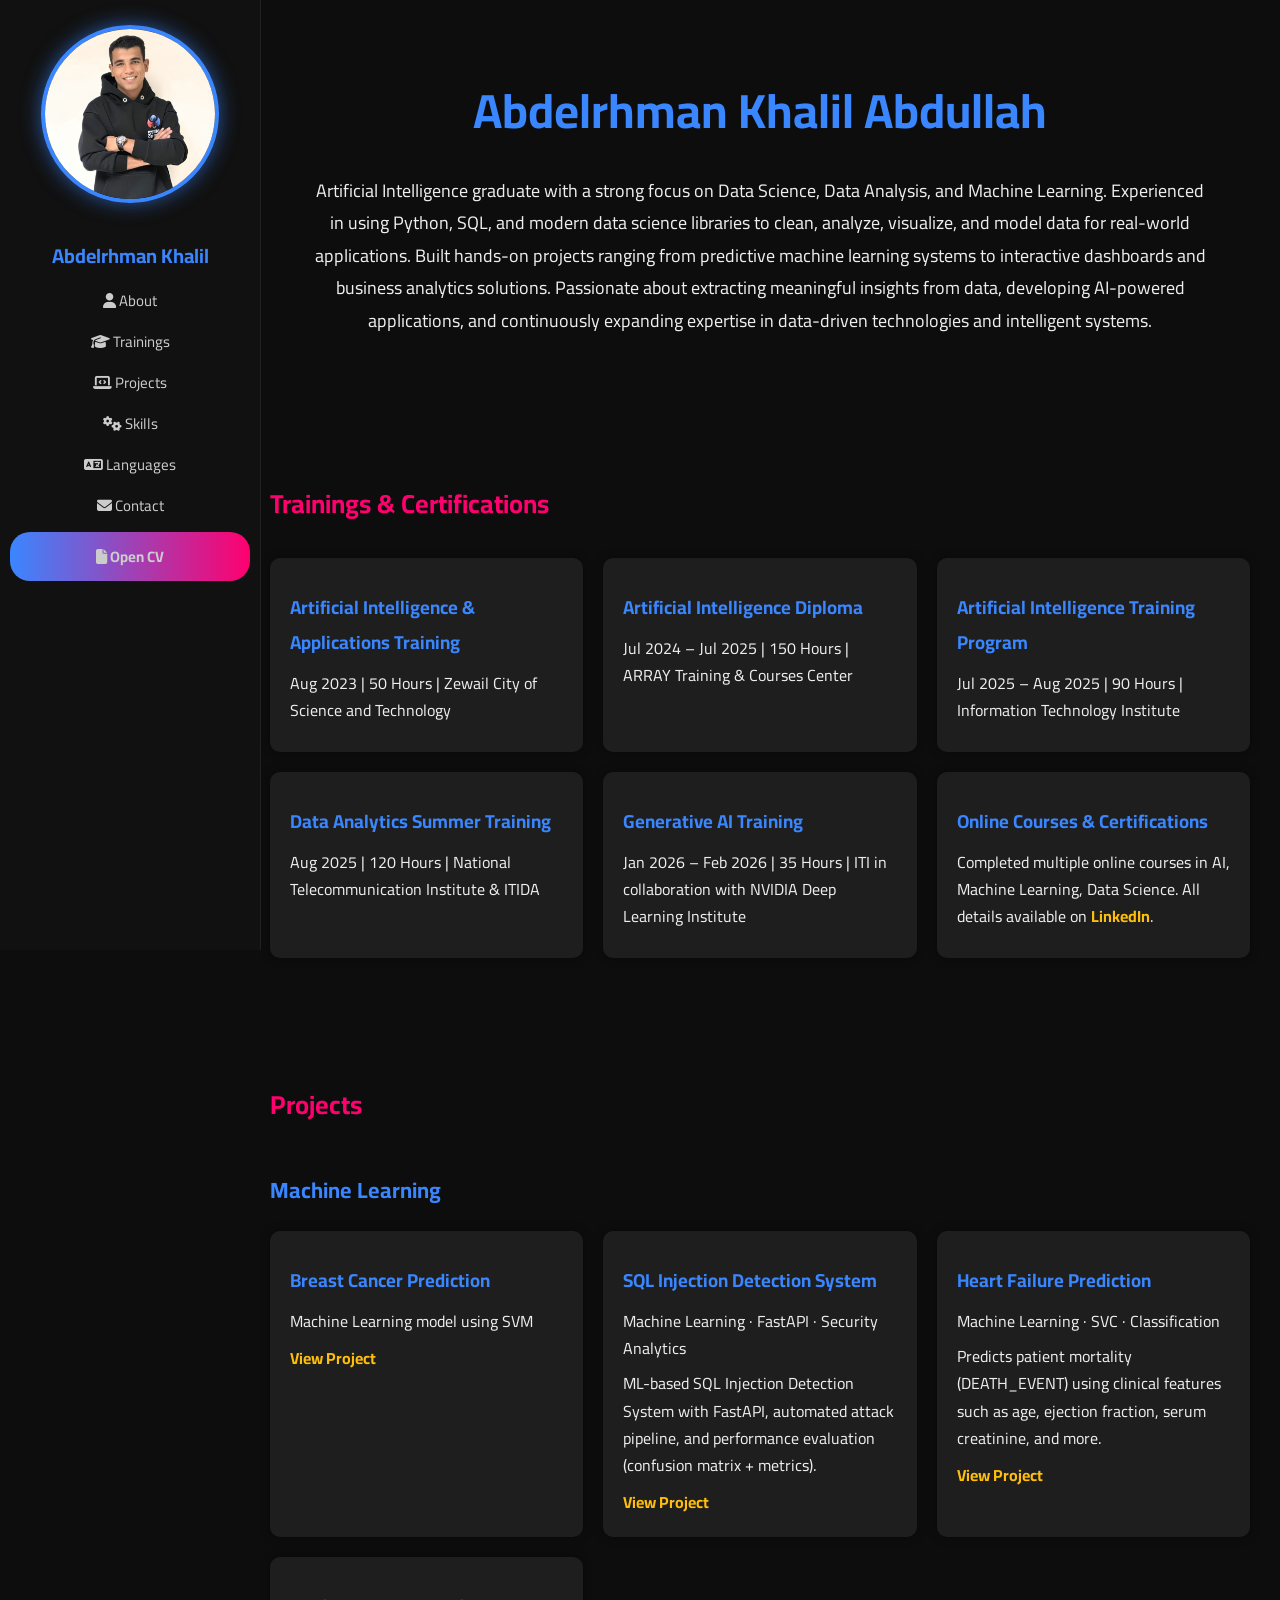
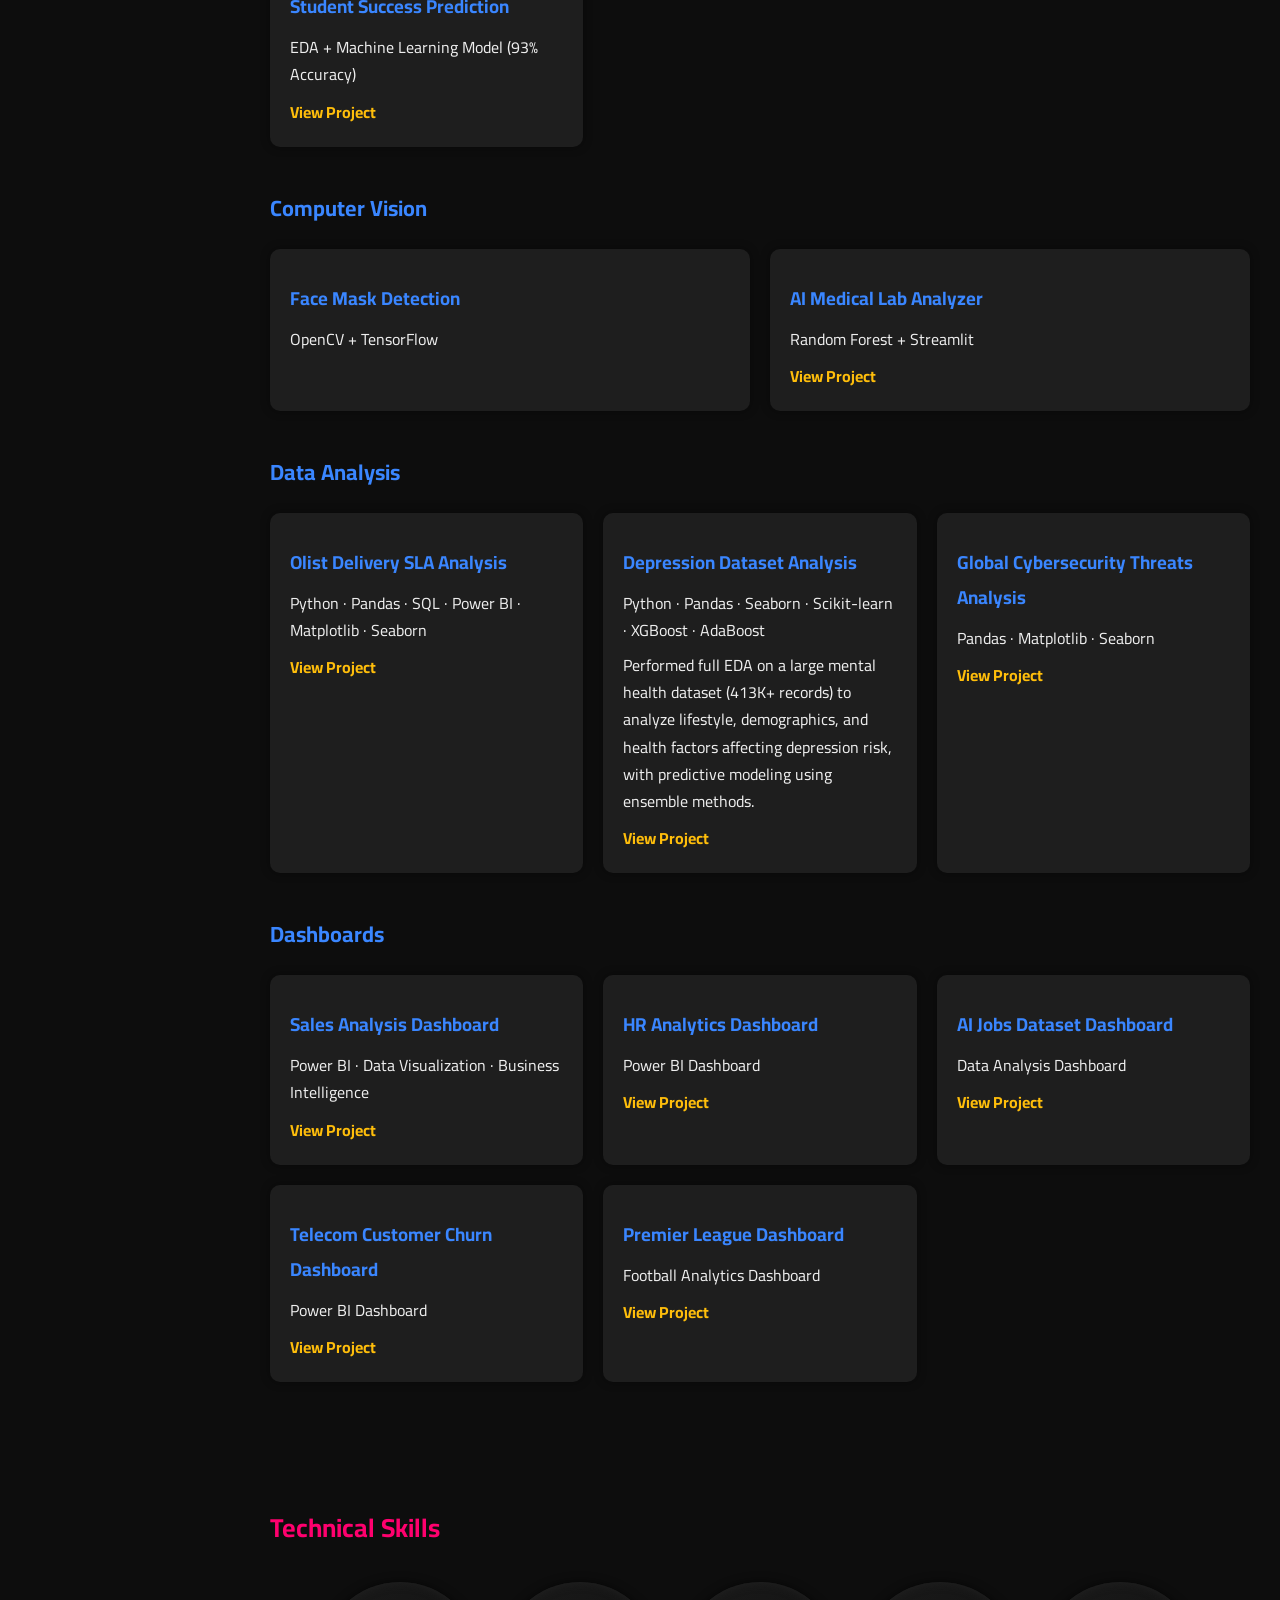
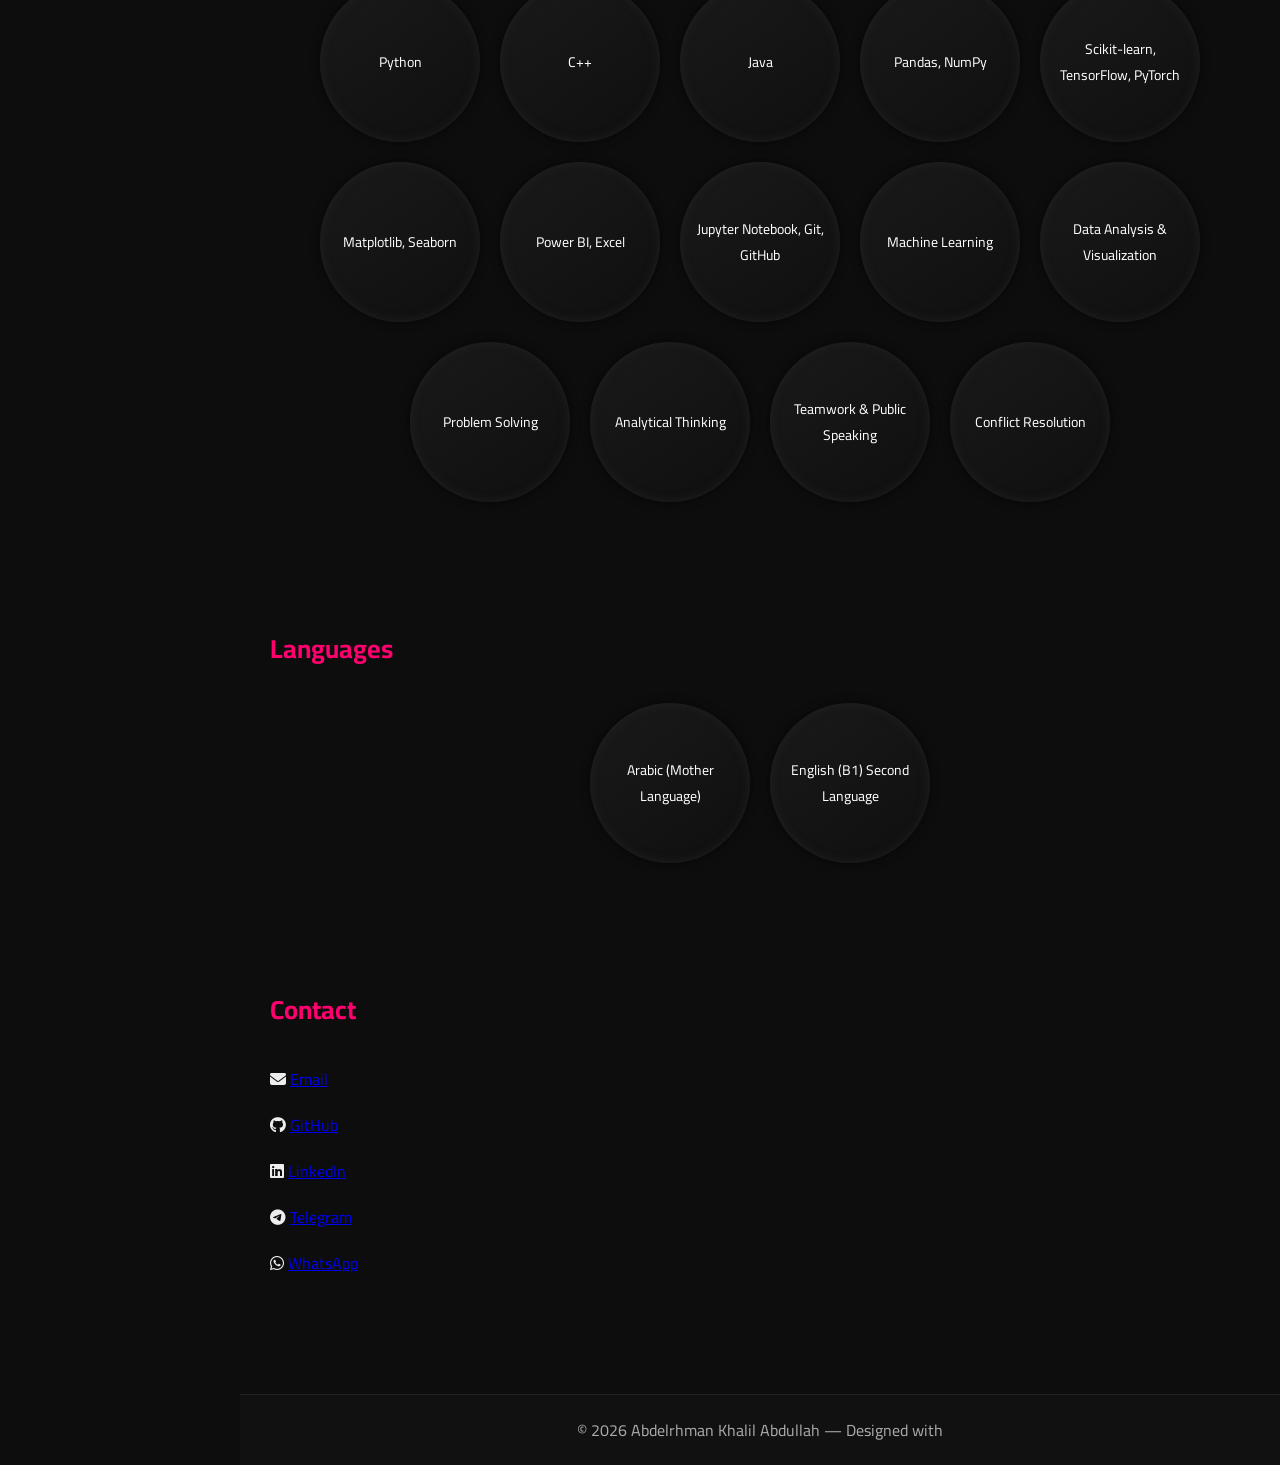
==== index.html @ 09bf26a3 "Update portfolio content and fix projects" ====
<!DOCTYPE html>
<html lang="en">
<head>
  <meta charset="UTF-8">
  <meta name="viewport" content="width=device-width, initial-scale=1.0">
  <title>Abdelrhman Khalil | Portfolio</title>
  <link href="https://fonts.googleapis.com/css2?family=Cairo:wght@400;700&display=swap" rel="stylesheet">
  <link rel="stylesheet" href="https://cdnjs.cloudflare.com/ajax/libs/font-awesome/6.5.0/css/all.min.css">
  <style>
    body {
      font-family: 'Cairo', sans-serif;
      margin: 0;
      padding: 0;
      background: #0d0d0d;
      color: #eee;
      display: flex;
    }

    /* Sidebar */
    .sidebar {
      width: 240px;
      background: #111;
      color: #fff;
      position: fixed;
      top: 0;
      left: 0;
      height: 100vh;
      padding: 25px 10px;
      text-align: center;
      border-right: 1px solid #222;
      overflow-y: auto;
    }

    .sidebar img {
      width: 170px;
      height: 170px;
      border-radius: 50%;
      border: 4px solid #3a86ff;
      margin-bottom: 15px;
      object-fit: cover;
      box-shadow: 0 0 20px rgba(58, 134, 255, 0.6);
    }

    .sidebar h2 {
      margin: 10px 0;
      font-size: 20px;
      color: #3a86ff;
    }

    .sidebar a {
      display: block;
      color: #ccc;
      text-decoration: none;
      margin: 12px 0;
      font-size: 15px;
      transition: 0.3s;
    }

    .sidebar a:hover {
      color: #3a86ff;
    }

    .cv-btn-sidebar {
      display: block;
      margin: 20px auto;
      padding: 10px 15px;
      background: linear-gradient(90deg, #3a86ff, #ff006e);
      color: #fff;
      border-radius: 20px;
      font-weight: bold;
      text-decoration: none;
      transition: 0.3s;
    }

    .cv-btn-sidebar:hover {
      opacity: 0.85;
      transform: translateY(-2px);
    }

    .main-content {
      margin-left: 240px;
      width: calc(100% - 240px);
    }

    header {
      text-align: center;
      padding: 50px 30px;
    }

    header h1 {
      font-size: 48px;
      margin: 15px 0;
      color: #3a86ff;
    }

    header p {
      font-size: 18px;
      max-width: 900px;
      margin: 20px auto;
      line-height: 1.8;
    }

    section {
      padding: 50px 30px;
      max-width: 1100px;
      margin: auto;
    }

    .section-title {
      font-size: 26px;
      color: #ff006e;
      margin-bottom: 30px;
    }

    .project-category {
      margin-top: 35px;
      margin-bottom: 18px;
      font-size: 22px;
      color: #3a86ff;
    }

    .projects {
      display: grid;
      grid-template-columns: repeat(auto-fit, minmax(260px, 1fr));
      gap: 20px;
    }

    .card {
      background: #1a1a1a;
      padding: 16px;
      border-radius: 12px;
      box-shadow: 0 0 10px rgba(0, 0, 0, 0.4);
      transition: transform 0.35s, box-shadow 0.35s, border 0.35s;
      opacity: 0;
      transform: translateY(18px);
      animation: fadeUp 0.8s forwards;
    }

    .card:hover {
      transform: translateY(-6px) scale(1.01);
      border: 1px solid #3a86ff;
      box-shadow: 0 10px 24px rgba(0, 0, 0, 0.55);
    }

    .card h3 {
      margin: 12px 0 10px;
      color: #3a86ff;
    }

    .card p {
      line-height: 1.7;
      margin: 8px 0;
    }

    .card a {
      color: #ffbe0b;
      text-decoration: none;
      font-weight: bold;
    }

    .card a:hover {
      text-decoration: underline;
    }

    .project-image {
      width: 100%;
      height: 170px;
      border-radius: 10px;
      object-fit: cover;
      border: 1px solid #2b2b2b;
      background: #111;
      display: block;
    }

    .project-meta {
      color: #cfcfcf;
      font-size: 14px;
      margin-top: 6px;
    }




    .project-category{
margin-top:40px;
margin-bottom:20px;
color:#3a86ff;
}

.projects{
display:grid;
grid-template-columns:repeat(auto-fit,minmax(250px,1fr));
gap:20px;
}

.card{
background:#1e1e1e;
padding:20px;
border-radius:10px;
transition:0.4s;
transform:translateY(20px);
opacity:0;
animation:fadeUp 0.8s forwards;
}

.card:hover{
transform:scale(1.05);
box-shadow:0 10px 20px rgba(0,0,0,0.5);
}

@keyframes fadeUp{
to{
opacity:1;
transform:translateY(0);
}
}






    .skills {
      display: flex;
      flex-wrap: wrap;
      gap: 20px;
      justify-content: center;
    }

    .skill {
      width: 140px;
      height: 140px;
      border-radius: 50%;
      background: linear-gradient(145deg, #1a1a1a, #0f0f0f);
      display: flex;
      align-items: center;
      justify-content: center;
      color: #fff;
      font-size: 14px;
      text-align: center;
      box-shadow: inset 0 0 10px #222, 0 0 10px rgba(0, 0, 0, 0.6);
      transition: 0.3s;
      padding: 10px;
    }

    .skill:hover {
      box-shadow: 0 0 12px #3a86ff;
      transform: scale(1.05);
    }

    .stats-wrap {
      text-align: center;
    }

    .stats-wrap img {
      max-width: 100%;
      width: 700px;
      border-radius: 12px;
      margin: 12px 0;
      box-shadow: 0 0 14px rgba(0, 0, 0, 0.45);
    }

    footer {
      background: #111;
      color: #aaa;
      padding: 20px;
      text-align: center;
      margin-top: 50px;
      border-top: 1px solid #222;
    }

    footer a {
      color: #3a86ff;
      text-decoration: none;
    }

    @keyframes fadeUp {
      to {
        opacity: 1;
        transform: translateY(0);
      }
    }

    @media (max-width: 900px) {
      body {
        display: block;
      }

      .sidebar {
        position: relative;
        width: 100%;
        height: auto;
        border-right: none;
        border-bottom: 1px solid #222;
      }

      .main-content {
        margin-left: 0;
        width: 100%;
      }
    }
  </style>
</head>
<body>

  <!-- Sidebar -->
  <div class="sidebar">
    <img src="WhatsApp Image 2026-06-12 at 4.11.42 PM.jpeg" alt="Profile">
    <h2>Abdelrhman Khalil</h2>
    <a href="#about"><i class="fas fa-user"></i> About</a>
    <a href="#training"><i class="fas fa-graduation-cap"></i> Trainings</a>
    <a href="#projects"><i class="fas fa-laptop-code"></i> Projects</a>
    <a href="#skills"><i class="fas fa-cogs"></i> Skills</a>
    <a href="#languages"><i class="fas fa-language"></i> Languages</a>
    <a href="#contact"><i class="fas fa-envelope"></i> Contact</a>
    <a href="CV.pdf" target="_blank" class="cv-btn-sidebar"><i class="fas fa-file"></i> Open CV</a>
  </div>

  <!-- Main Content -->
  <div class="main-content">

    <header id="about">
      <h1>Abdelrhman Khalil Abdullah</h1>
      <p>
        Artificial Intelligence graduate with a strong focus on Data Science, Data Analysis, and Machine Learning.
         Experienced in using Python, SQL, and modern data science libraries to clean, analyze, visualize, and model data for real-world applications.
          Built hands-on projects ranging from predictive machine learning systems to interactive dashboards and business analytics solutions.
           Passionate about extracting meaningful insights from data, developing AI-powered applications, and continuously expanding expertise in data-driven technologies and intelligent systems.
      </p>
    </header>

    <!-- Trainings -->
    <section id="training">
      <h2 class="section-title">Trainings & Certifications</h2>
      <div class="projects">

        <div class="card" style="animation-delay:0.05s;">
          <h3>Artificial Intelligence & Applications Training</h3>
          <p>Aug 2023 | 50 Hours | Zewail City of Science and Technology</p>
        </div>

        <div class="card" style="animation-delay:0.1s;">
          <h3>Artificial Intelligence Diploma</h3>
          <p>Jul 2024 – Jul 2025 | 150 Hours | ARRAY Training & Courses Center</p>
        </div>

        <div class="card" style="animation-delay:0.15s;">
          <h3>Artificial Intelligence Training Program</h3>
          <p>Jul 2025 – Aug 2025 | 90 Hours | Information Technology Institute</p>
        </div>

        <div class="card" style="animation-delay:0.2s;">
          <h3>Data Analytics Summer Training</h3>
          <p>Aug 2025 | 120 Hours | National Telecommunication Institute & ITIDA</p>
        </div>

        <div class="card" style="animation-delay:0.25s;">
          <h3>Generative AI Training</h3>
          <p>Jan 2026 – Feb 2026 | 35 Hours | ITI in collaboration with NVIDIA Deep Learning Institute</p>
        </div>

        <div class="card" style="animation-delay:0.3s;">
          <h3>Online Courses & Certifications</h3>
          <p>Completed multiple online courses in AI, Machine Learning, Data Science. All details available on <a href="https://www.linkedin.com/in/abdulrahman-khalil-abdallah" target="_blank">LinkedIn</a>.</p>
        </div>

      </div>
    </section>

<!-- Projects --> 
<section id="projects"> 
 
<h2 class="section-title">Projects</h2> 

<!-- Machine Learning --> 
<h3 class="project-category">Machine Learning</h3> 
<div class="projects"> 
 
<div class="card"> 
<h3>Breast Cancer Prediction</h3> 
<p>Machine Learning model using SVM</p> 
<a href="https://github.com/ABDELRHMAN4004/ML_Projects/tree/main/Breast%20Cancer">View Project</a> 
</div> 

<div class="card"> 
<h3>SQL Injection Detection System</h3> 
<p>Machine Learning · FastAPI · Security Analytics</p> 
<p>ML-based SQL Injection Detection System with FastAPI, automated attack pipeline, and performance evaluation (confusion matrix + metrics).</p> 
<a href="https://github.com/ABDELRHMAN4004/SQL-Injection-Detection-System-ML-FastAPI-">View Project</a> 
</div>


<div class="card"> 
<h3>Heart Failure Prediction</h3> 
<p>Machine Learning · SVC · Classification</p> 
<p>Predicts patient mortality (DEATH_EVENT) using clinical features such as age, ejection fraction, serum creatinine, and more.</p> 
<a href="https://github.com/ABDELRHMAN4004/Heart-Failure-Clinical-Data-Analysis-SVC-Classification">View Project</a> 
</div>
 
<div class="card"> 
<h3>Student Success Prediction</h3> 
<p>EDA + Machine Learning Model (93% Accuracy)</p> 
<a href="https://github.com/ABDELRHMAN4004/Student-Success-EDA-ML-with-acc-93-">View Project</a> 
</div> 
 
</div> 

<!-- Computer Vision --> 
<h3 class="project-category">Computer Vision</h3> 
<div class="projects"> 
 
<div class="card"> 
<h3>Face Mask Detection</h3> 
<p>OpenCV + TensorFlow</p> 
</div> 
 
<div class="card"> 
<h3>AI Medical Lab Analyzer</h3> 
<p>Random Forest + Streamlit</p> 
<a href="https://github.com/ABDELRHMAN4004/medical-lab">View Project</a> 
</div> 
 
</div> 

<!-- Data Analysis --> 
<h3 class="project-category">Data Analysis</h3> 
<div class="projects"> 
 
<div class="card"> 
<h3>Olist Delivery SLA Analysis</h3> 
<p>Python · Pandas · SQL · Power BI · Matplotlib · Seaborn</p> 
<a href="https://github.com/ABDELRHMAN4004/olist-sla-analysis">View Project</a> 
</div> 

<div class="card"> 
<h3>Depression Dataset Analysis</h3> 
<p>Python · Pandas · Seaborn · Scikit-learn · XGBoost · AdaBoost</p> 
<p>Performed full EDA on a large mental health dataset (413K+ records) to analyze lifestyle, demographics, and health factors affecting depression risk, with predictive modeling using ensemble methods.</p> 
<a href="https://github.com/ABDELRHMAN4004/Depression-Analysis">View Project</a> 
</div>
 
<div class="card"> 
<h3>Global Cybersecurity Threats Analysis</h3> 
<p>Pandas · Matplotlib · Seaborn</p> 
<a href="https://github.com/ABDELRHMAN4004/DataAnalysis">View Project</a> 
</div> 
 
</div> 

<!-- Dashboards --> 
<h3 class="project-category">Dashboards</h3> 
<div class="projects"> 
 
<div class="card"> 
<h3>Sales Analysis Dashboard</h3> 
<p>Power BI · Data Visualization · Business Intelligence</p> 
<a href="https://github.com/ABDELRHMAN4004/Sales-Analysis-Dashboard">View Project</a> 
</div> 
 
<div class="card"> 
<h3>HR Analytics Dashboard</h3> 
<p>Power BI Dashboard</p> 
<a href="https://github.com/ABDELRHMAN4004/HR_Analytics">View Project</a> 
</div> 
 
<div class="card"> 
<h3>AI Jobs Dataset Dashboard</h3> 
<p>Data Analysis Dashboard</p> 
<a href="https://github.com/ABDELRHMAN4004/ai_job_dataset-dashboard-">View Project</a> 
</div> 
 
<div class="card"> 
<h3>Telecom Customer Churn Dashboard</h3> 
<p>Power BI Dashboard</p> 
<a href="https://github.com/ABDELRHMAN4004/Dashboards">View Project</a> 
</div> 
 
<div class="card"> 
<h3>Premier League Dashboard</h3> 
<p>Football Analytics Dashboard</p> 
<a href="https://www.linkedin.com/">View Project</a> 
</div> 
 
</div> 
 
</section>

    <!-- Skills -->
    <section id="skills">
      <h2 class="section-title">Technical Skills</h2>
      <div class="skills">
        <div class="skill">Python</div>
        <div class="skill">C++</div>
        <div class="skill">Java</div>
        <div class="skill">Pandas, NumPy</div>
        <div class="skill">Scikit-learn, TensorFlow, PyTorch</div>
        <div class="skill">Matplotlib, Seaborn</div>
        <div class="skill">Power BI, Excel</div>
        <div class="skill">Jupyter Notebook, Git, GitHub</div>
        <div class="skill">Machine Learning</div>
        <div class="skill">Data Analysis & Visualization</div>
        <div class="skill">Problem Solving</div>
        <div class="skill">Analytical Thinking</div>
        <div class="skill">Teamwork & Public Speaking</div>
        <div class="skill">Conflict Resolution</div>
      </div>
    </section>

    <!-- Languages -->
    <section id="languages">
      <h2 class="section-title">Languages</h2>
      <div class="skills">
        <div class="skill">Arabic (Mother Language)</div>
        <div class="skill">English (B1) Second Language</div>
      </div>
    </section>

   <!-- Contact --> 
<section id="contact"> 
  <h2 class="section-title">Contact</h2> 

  <div class="contact-links">

    <p>
          <i class="fas fa-envelope"></i>
    <a href="https://mail.google.com/mail/?view=cm&fs=1&to=abdulrhman.khlil.abdallah@gmail.com" target="_blank">
      Email
    </a>
    </p>

    <p>
      <i class="fab fa-github"></i>
      <a href="https://github.com/ABDELRHMAN4004" target="_blank">GitHub</a>
    </p>

    <p>
      <i class="fab fa-linkedin"></i>
      <a href="https://www.linkedin.com/in/abdulrahman-khalil-abdallah" target="_blank">LinkedIn</a>
    </p>

    <p>
      <i class="fab fa-telegram"></i>
      <a href="https://t.me/abde1rhm3n" target="_blank">Telegram</a>
    </p>

    <p>
      <i class="fab fa-whatsapp"></i>
      <a href="https://wa.me/201157853990" target="_blank">WhatsApp</a>
    </p>

  </div>
</section>

    <footer>
      &copy; 2026 Abdelrhman Khalil Abdullah — Designed with 
    </footer>

  </div>
</body>
</html>
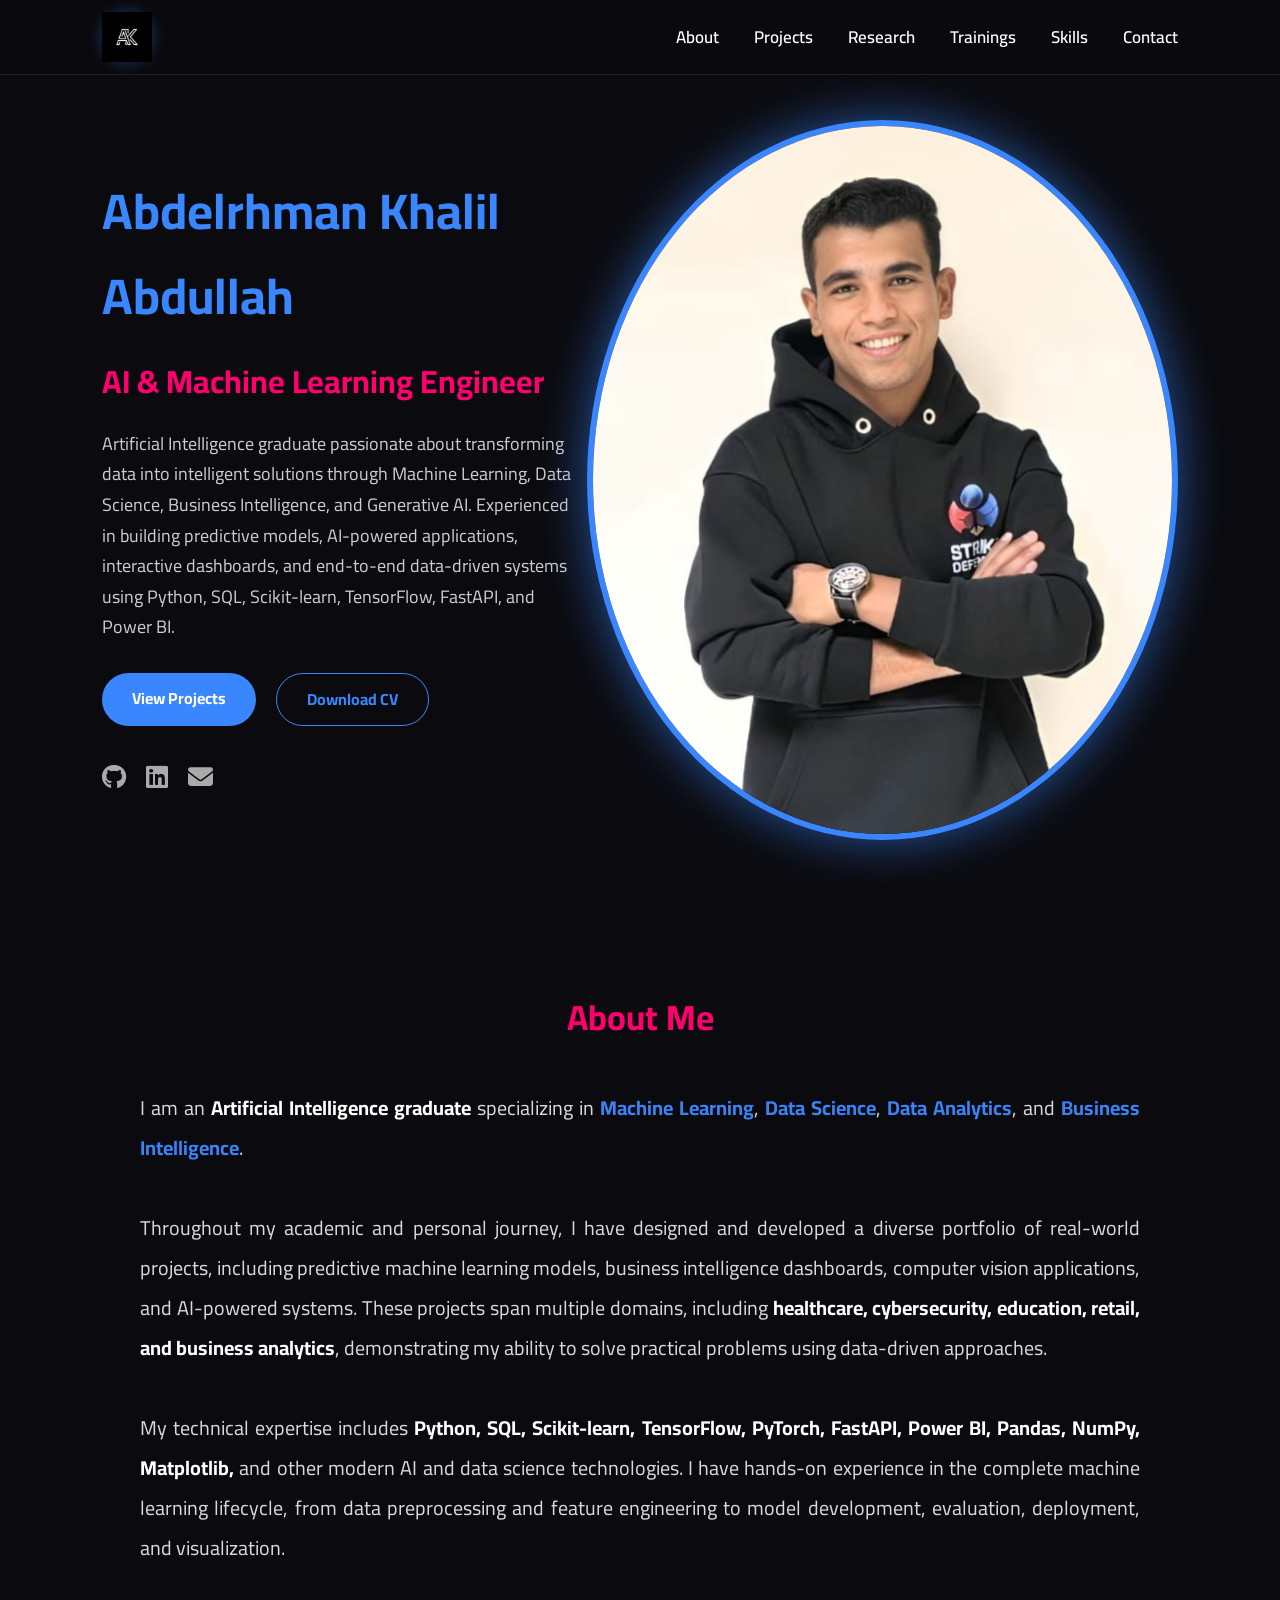
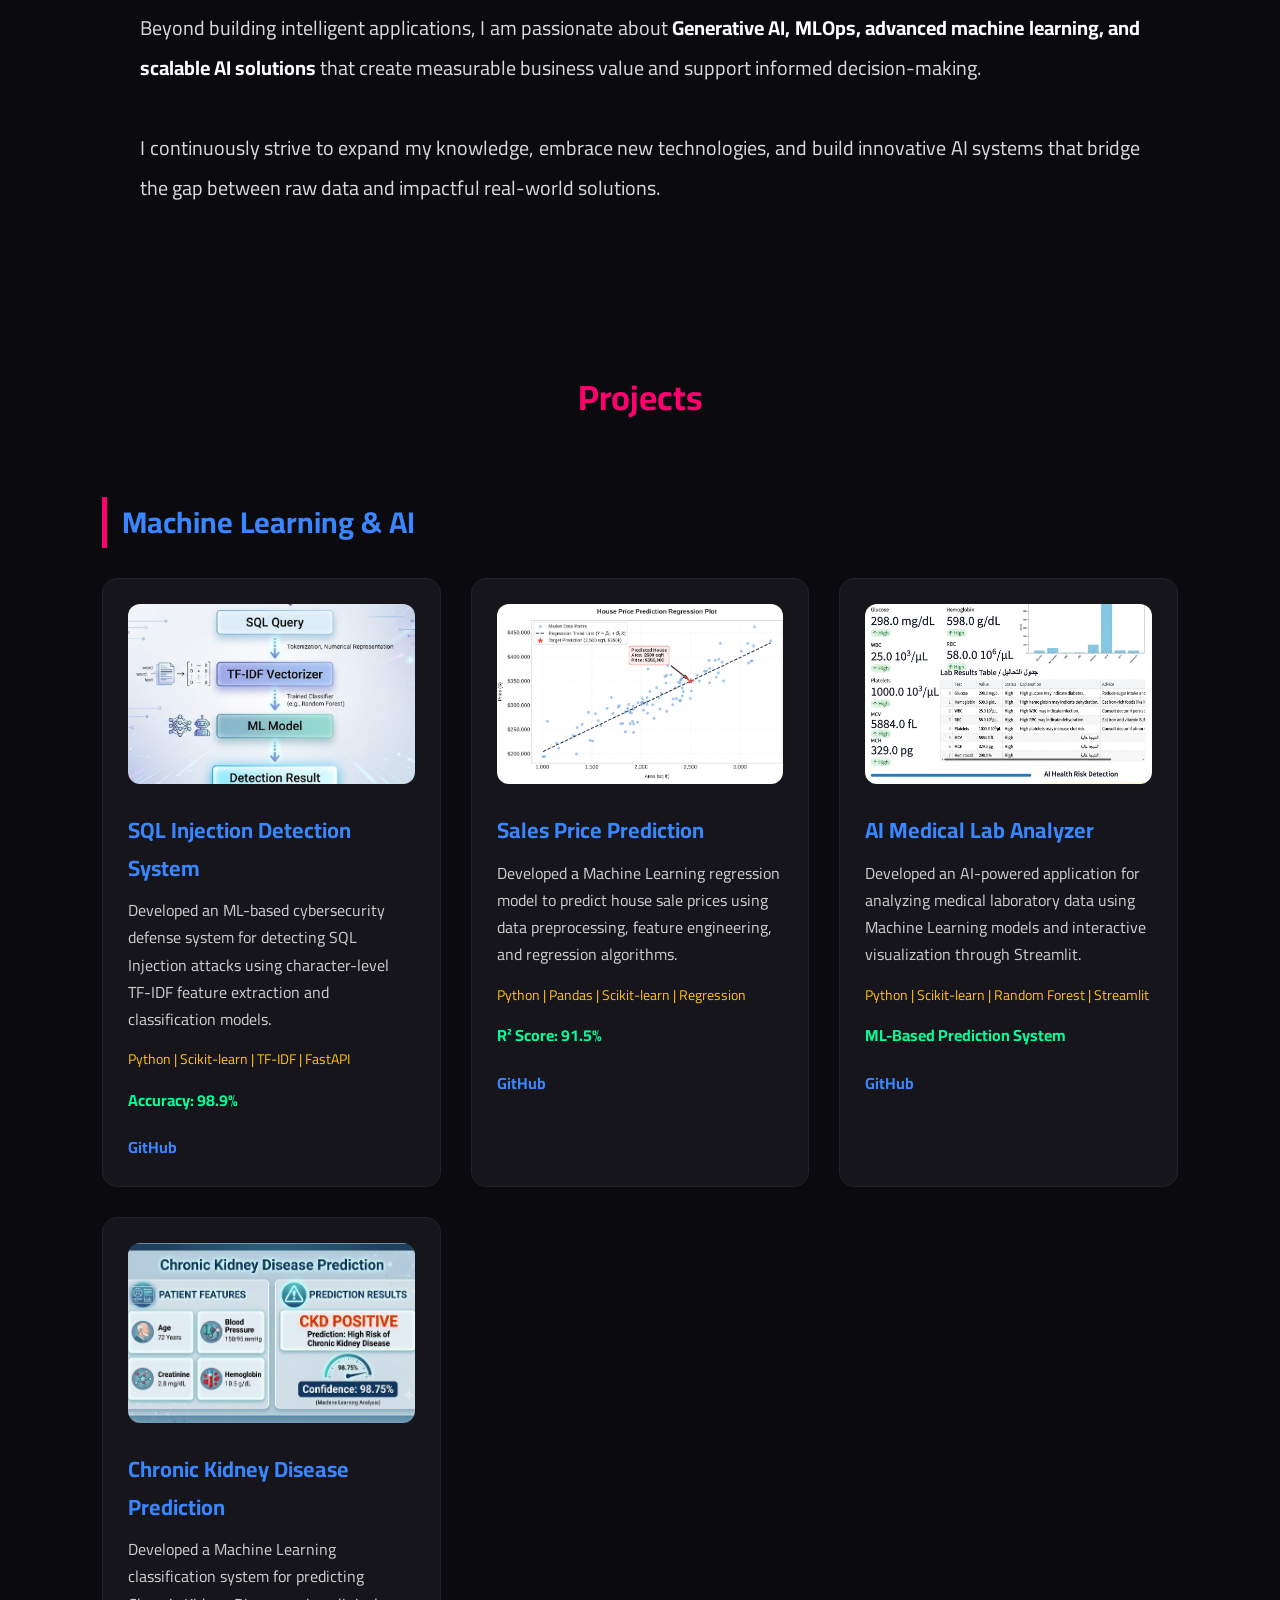
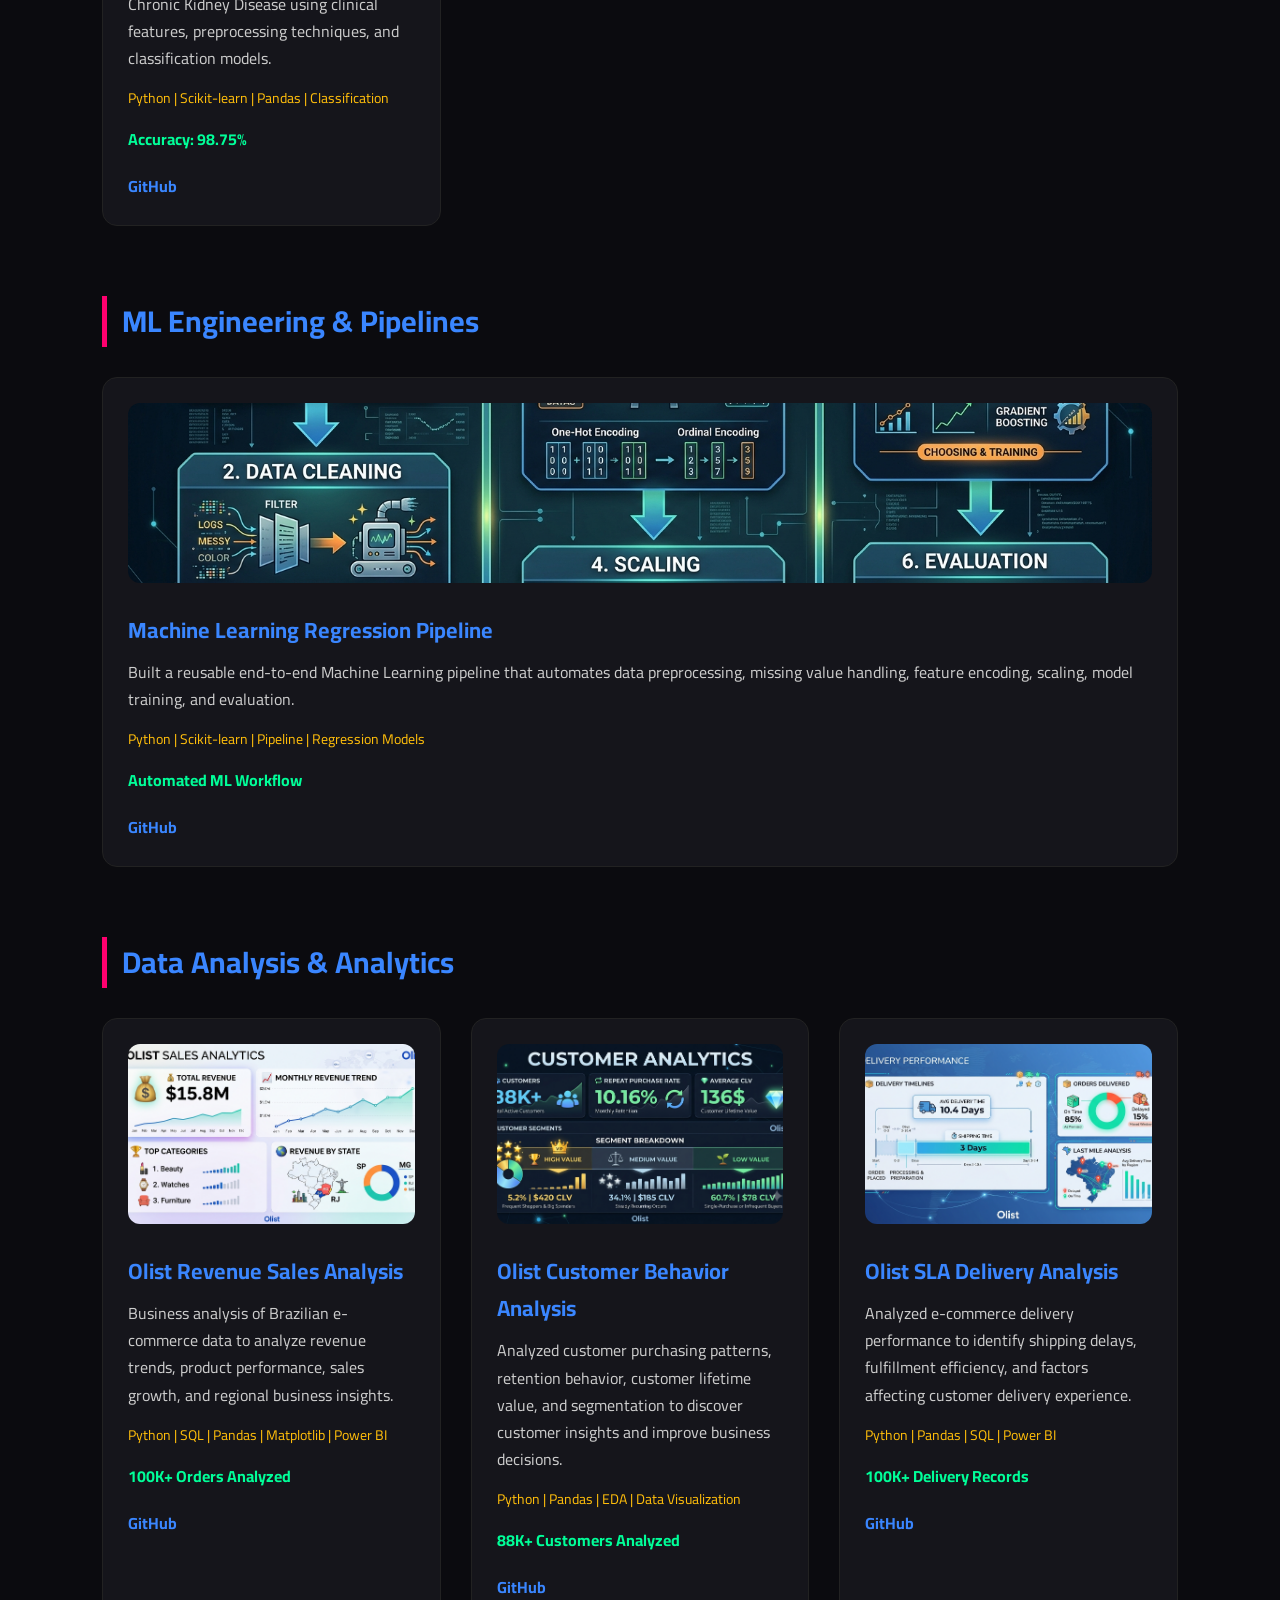
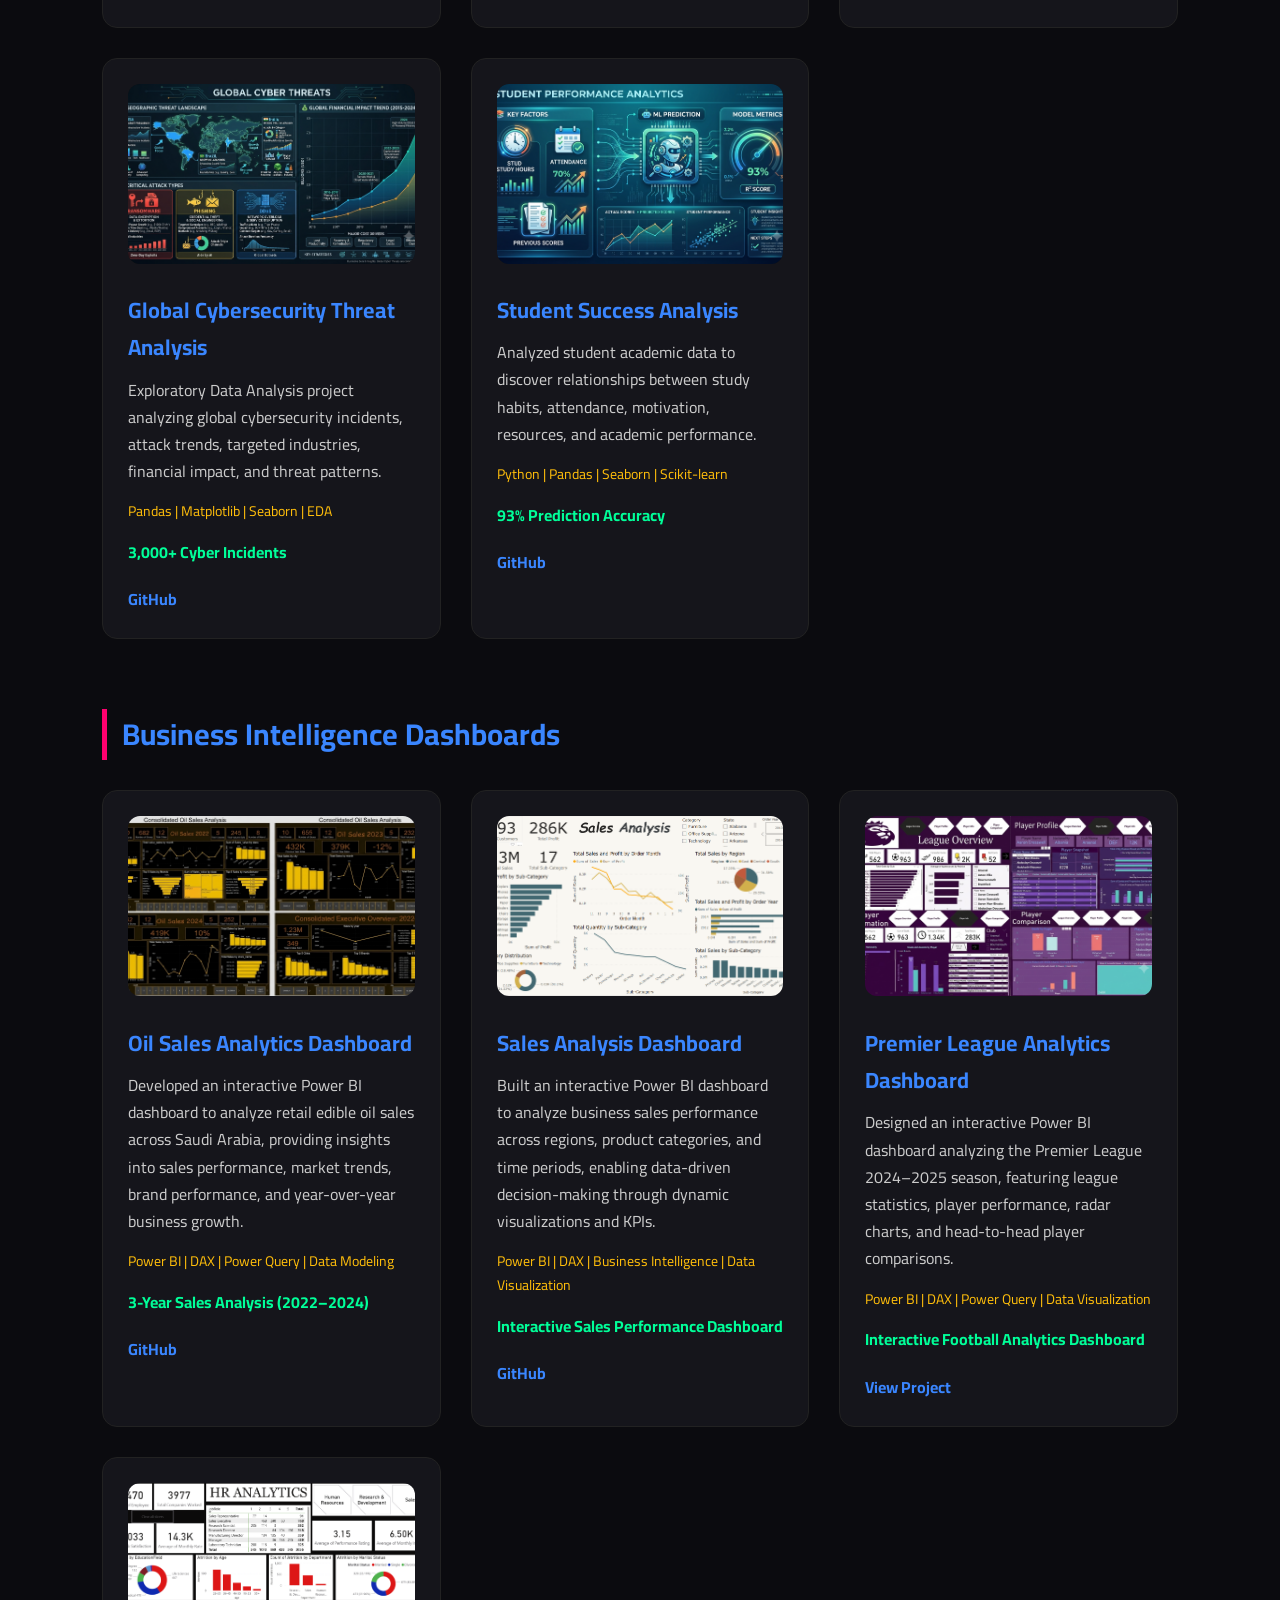
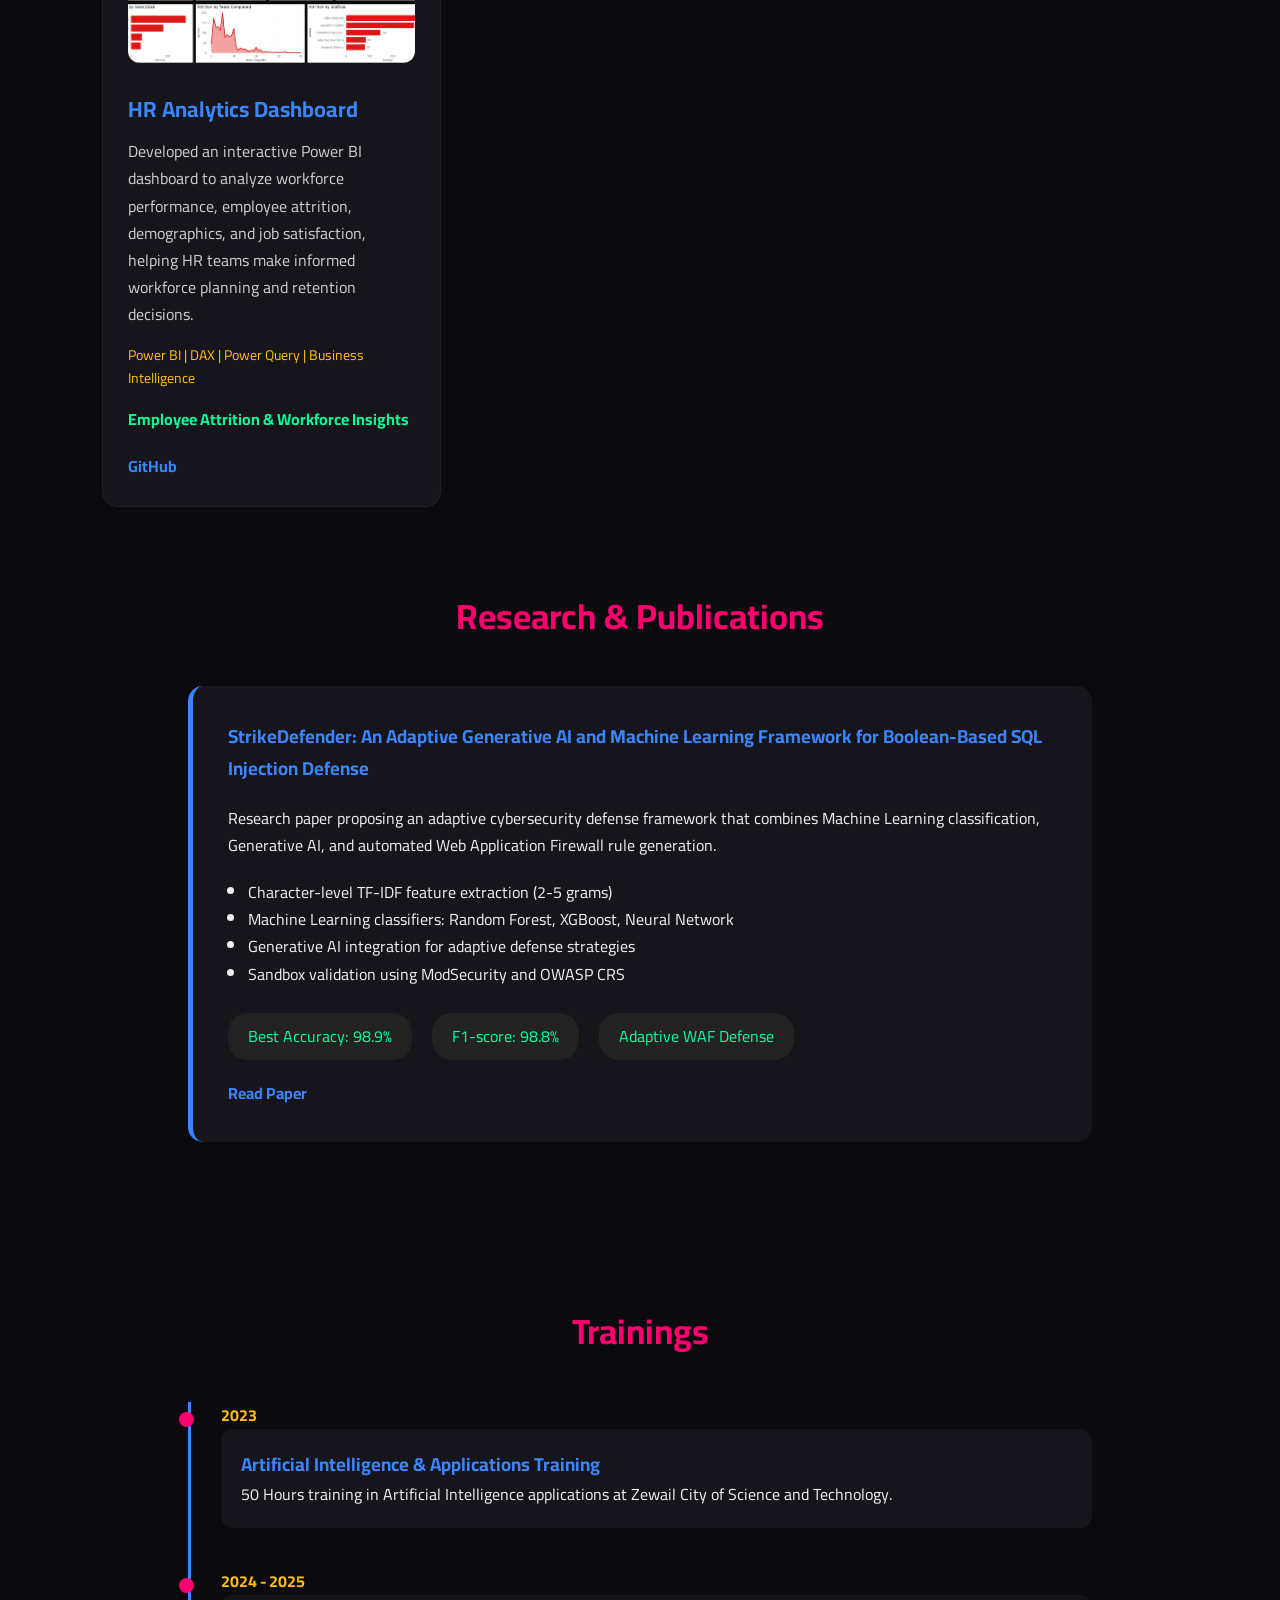
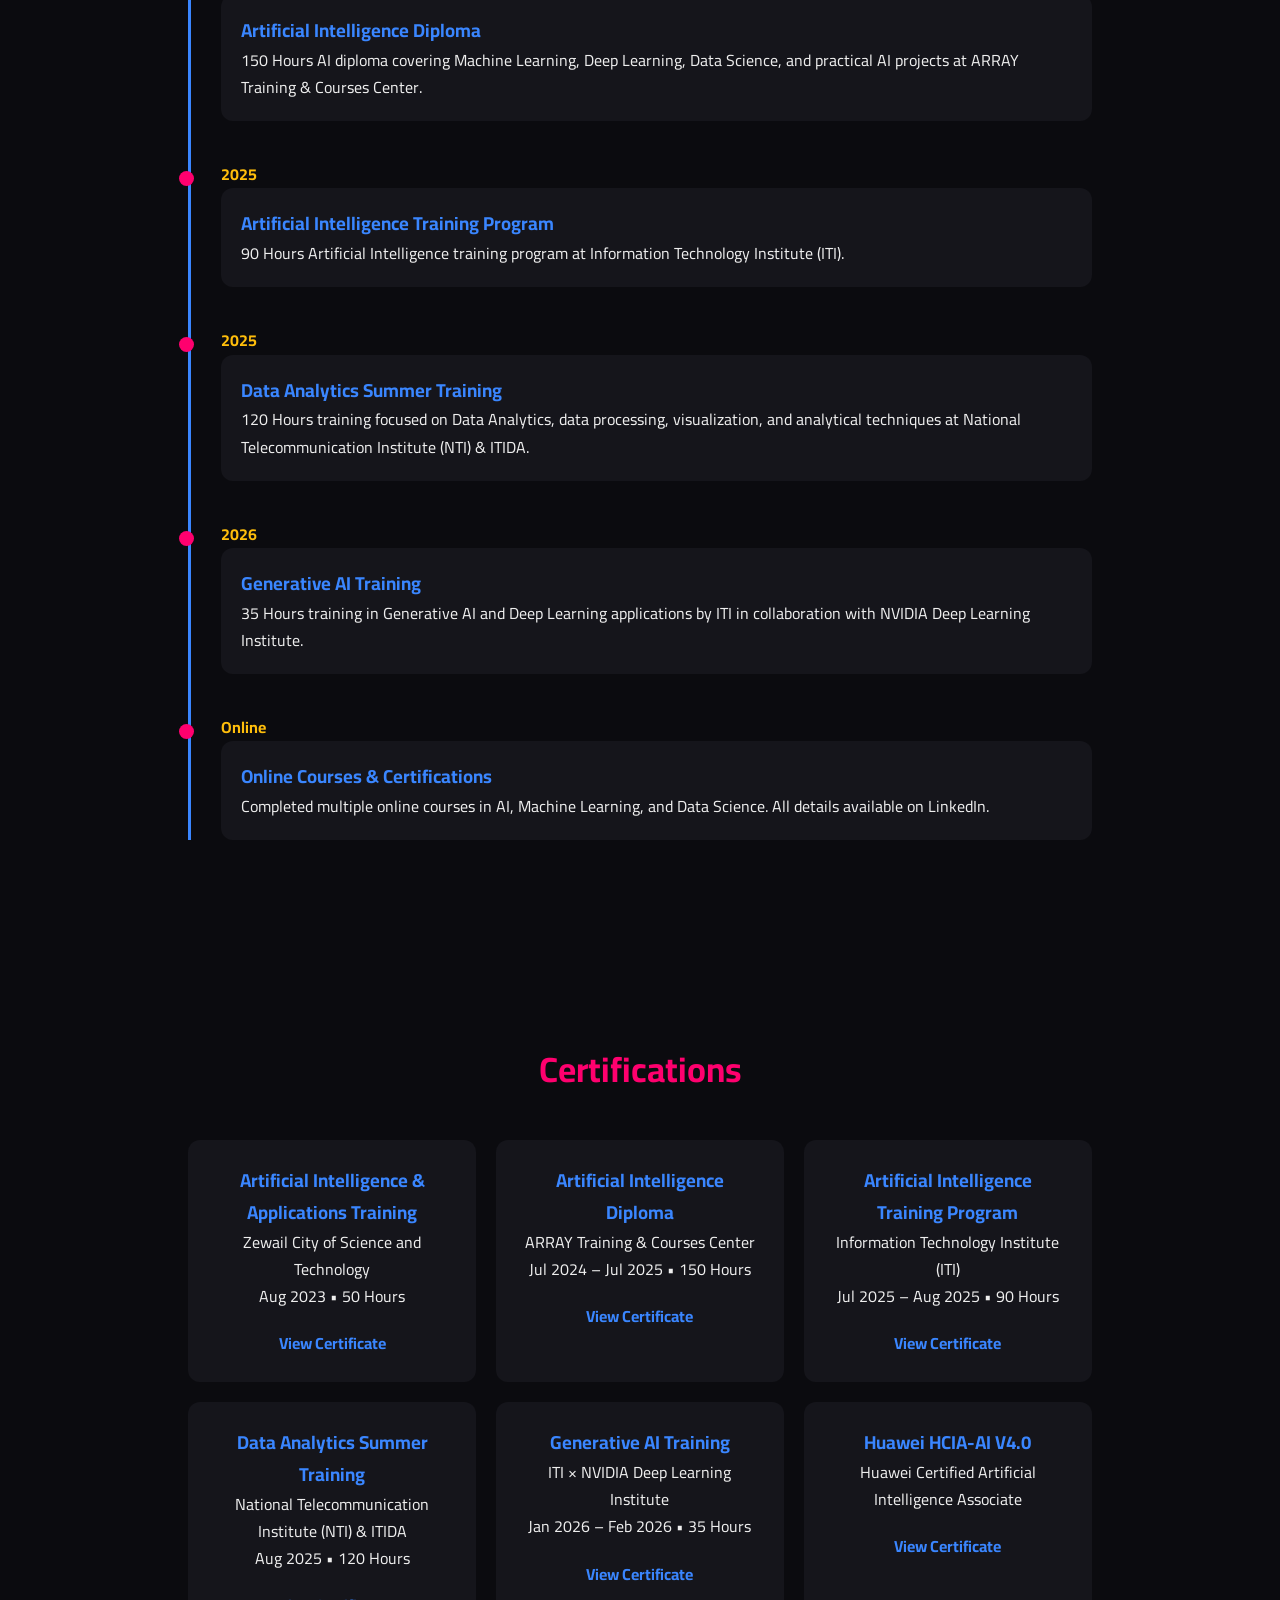
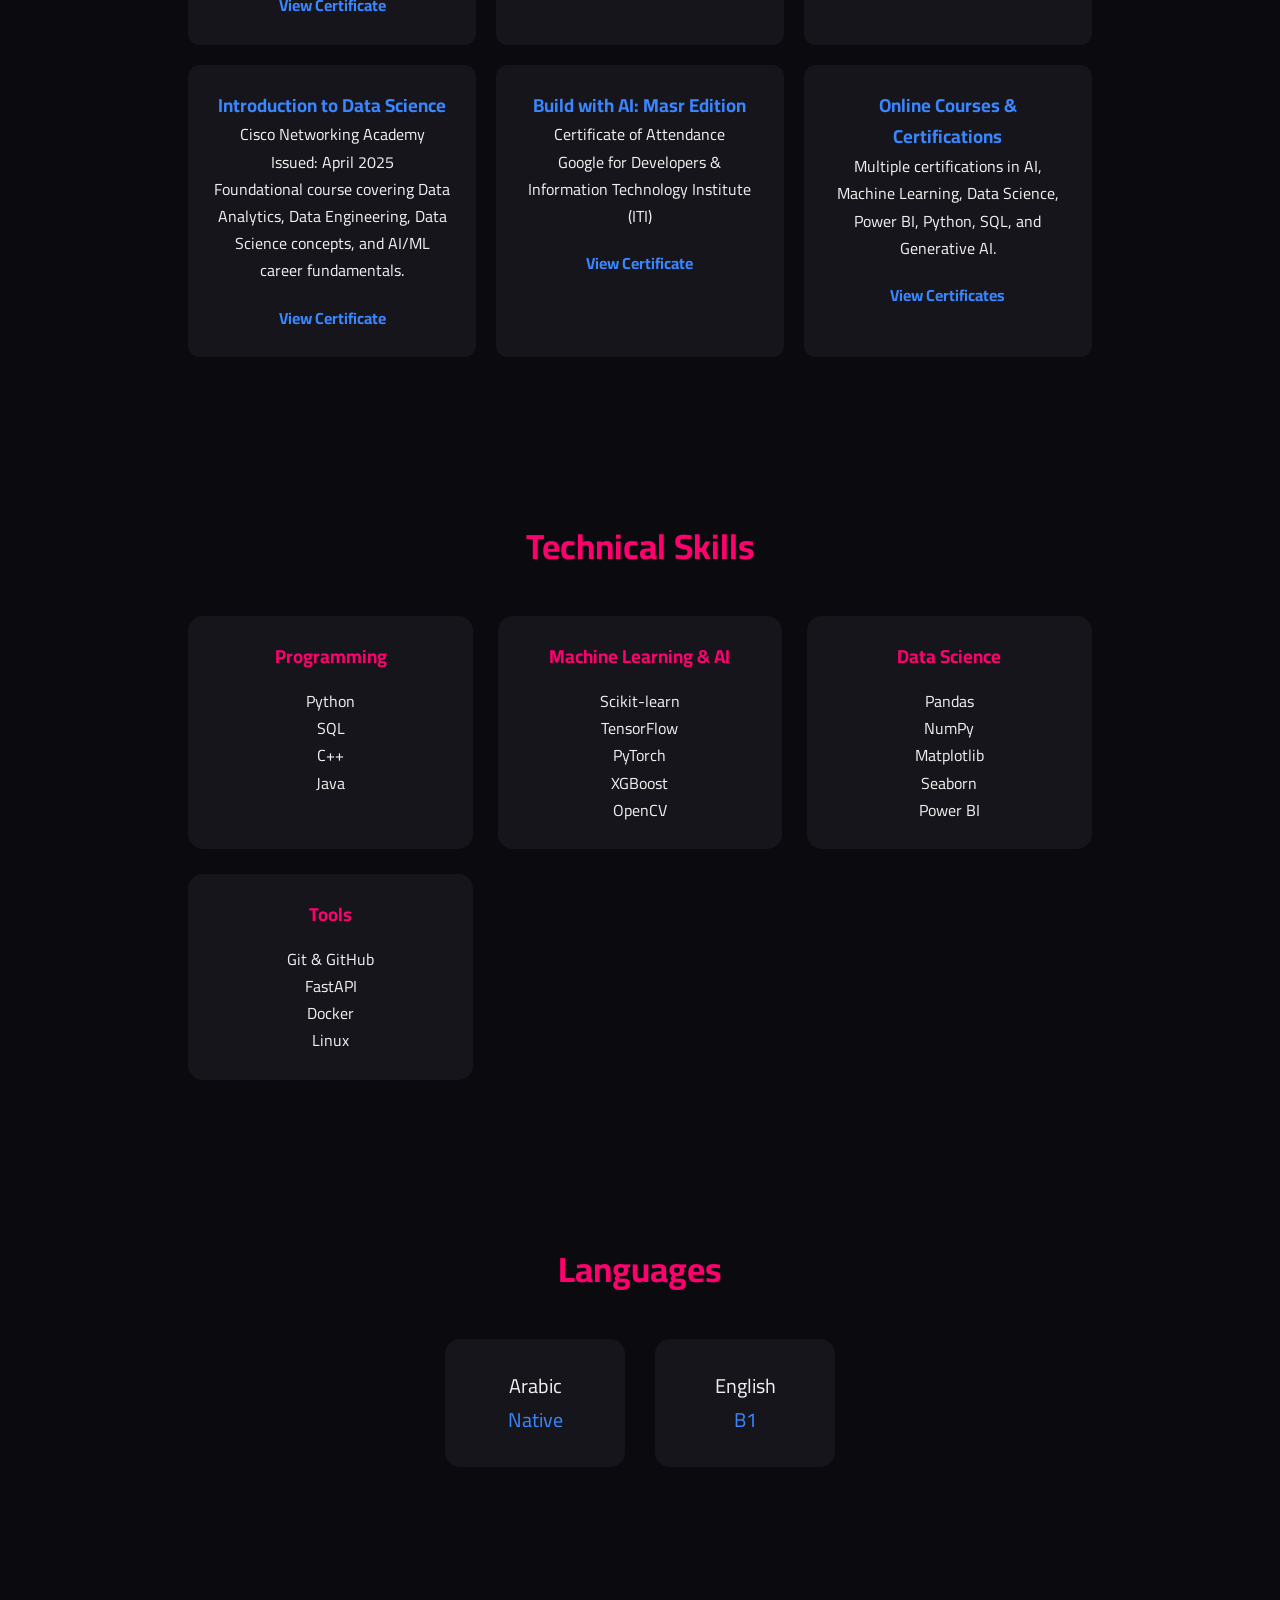
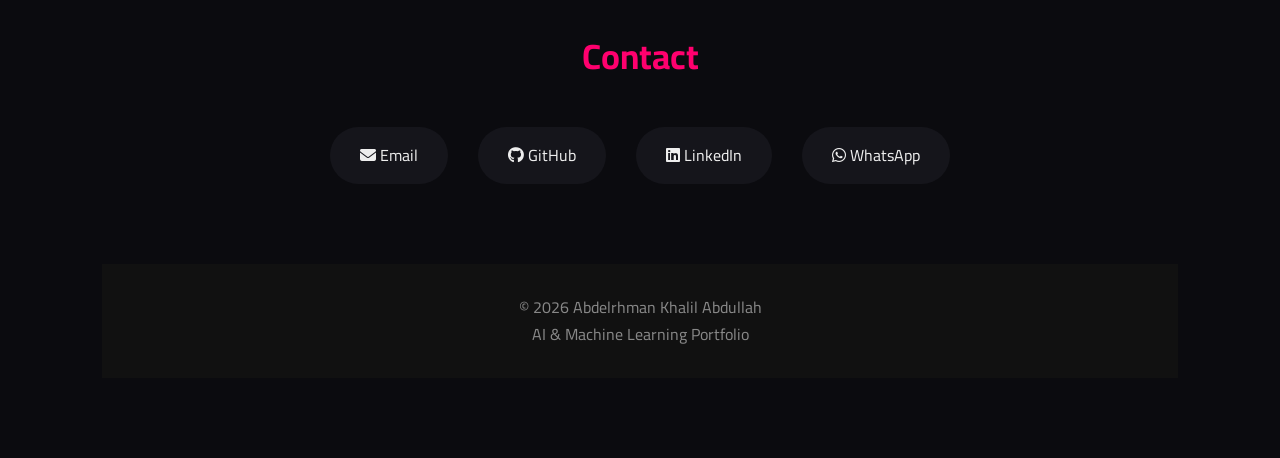
==== commit ad690083: "Add files via upload" ====
--- a/index.html
+++ b/index.html
@@ -1,560 +1,1743 @@
 <!DOCTYPE html>
 <html lang="en">
+
 <head>
-  <meta charset="UTF-8">
-  <meta name="viewport" content="width=device-width, initial-scale=1.0">
-  <title>Abdelrhman Khalil | Portfolio</title>
-  <link href="https://fonts.googleapis.com/css2?family=Cairo:wght@400;700&display=swap" rel="stylesheet">
-  <link rel="stylesheet" href="https://cdnjs.cloudflare.com/ajax/libs/font-awesome/6.5.0/css/all.min.css">
-  <style>
-    body {
-      font-family: 'Cairo', sans-serif;
-      margin: 0;
-      padding: 0;
-      background: #0d0d0d;
-      color: #eee;
-      display: flex;
-    }
-
-    /* Sidebar */
-    .sidebar {
-      width: 240px;
-      background: #111;
-      color: #fff;
-      position: fixed;
-      top: 0;
-      left: 0;
-      height: 100vh;
-      padding: 25px 10px;
-      text-align: center;
-      border-right: 1px solid #222;
-      overflow-y: auto;
-    }
-
-    .sidebar img {
-      width: 170px;
-      height: 170px;
-      border-radius: 50%;
-      border: 4px solid #3a86ff;
-      margin-bottom: 15px;
-      object-fit: cover;
-      box-shadow: 0 0 20px rgba(58, 134, 255, 0.6);
-    }
-
-    .sidebar h2 {
-      margin: 10px 0;
-      font-size: 20px;
-      color: #3a86ff;
-    }
-
-    .sidebar a {
-      display: block;
-      color: #ccc;
-      text-decoration: none;
-      margin: 12px 0;
-      font-size: 15px;
-      transition: 0.3s;
-    }
-
-    .sidebar a:hover {
-      color: #3a86ff;
-    }
-
-    .cv-btn-sidebar {
-      display: block;
-      margin: 20px auto;
-      padding: 10px 15px;
-      background: linear-gradient(90deg, #3a86ff, #ff006e);
-      color: #fff;
-      border-radius: 20px;
-      font-weight: bold;
-      text-decoration: none;
-      transition: 0.3s;
-    }
-
-    .cv-btn-sidebar:hover {
-      opacity: 0.85;
-      transform: translateY(-2px);
-    }
-
-    .main-content {
-      margin-left: 240px;
-      width: calc(100% - 240px);
-    }
-
-    header {
-      text-align: center;
-      padding: 50px 30px;
-    }
-
-    header h1 {
-      font-size: 48px;
-      margin: 15px 0;
-      color: #3a86ff;
-    }
-
-    header p {
-      font-size: 18px;
-      max-width: 900px;
-      margin: 20px auto;
-      line-height: 1.8;
-    }
-
-    section {
-      padding: 50px 30px;
-      max-width: 1100px;
-      margin: auto;
-    }
-
-    .section-title {
-      font-size: 26px;
-      color: #ff006e;
-      margin-bottom: 30px;
-    }
-
-    .project-category {
-      margin-top: 35px;
-      margin-bottom: 18px;
-      font-size: 22px;
-      color: #3a86ff;
-    }
-
-    .projects {
-      display: grid;
-      grid-template-columns: repeat(auto-fit, minmax(260px, 1fr));
-      gap: 20px;
-    }
-
-    .card {
-      background: #1a1a1a;
-      padding: 16px;
-      border-radius: 12px;
-      box-shadow: 0 0 10px rgba(0, 0, 0, 0.4);
-      transition: transform 0.35s, box-shadow 0.35s, border 0.35s;
-      opacity: 0;
-      transform: translateY(18px);
-      animation: fadeUp 0.8s forwards;
-    }
-
-    .card:hover {
-      transform: translateY(-6px) scale(1.01);
-      border: 1px solid #3a86ff;
-      box-shadow: 0 10px 24px rgba(0, 0, 0, 0.55);
-    }
-
-    .card h3 {
-      margin: 12px 0 10px;
-      color: #3a86ff;
-    }
-
-    .card p {
-      line-height: 1.7;
-      margin: 8px 0;
-    }
-
-    .card a {
-      color: #ffbe0b;
-      text-decoration: none;
-      font-weight: bold;
-    }
-
-    .card a:hover {
-      text-decoration: underline;
-    }
-
-    .project-image {
-      width: 100%;
-      height: 170px;
-      border-radius: 10px;
-      object-fit: cover;
-      border: 1px solid #2b2b2b;
-      background: #111;
-      display: block;
-    }
-
-    .project-meta {
-      color: #cfcfcf;
-      font-size: 14px;
-      margin-top: 6px;
-    }
-
-
-
-
-    .project-category{
-margin-top:40px;
-margin-bottom:20px;
-color:#3a86ff;
-}
-
-.projects{
-display:grid;
-grid-template-columns:repeat(auto-fit,minmax(250px,1fr));
-gap:20px;
-}
-
-.card{
-background:#1e1e1e;
-padding:20px;
-border-radius:10px;
-transition:0.4s;
-transform:translateY(20px);
-opacity:0;
-animation:fadeUp 0.8s forwards;
-}
-
-.card:hover{
-transform:scale(1.05);
-box-shadow:0 10px 20px rgba(0,0,0,0.5);
-}
-
-@keyframes fadeUp{
-to{
-opacity:1;
-transform:translateY(0);
-}
-}
-
-
-
-
-
-
-    .skills {
-      display: flex;
-      flex-wrap: wrap;
-      gap: 20px;
-      justify-content: center;
-    }
-
-    .skill {
-      width: 140px;
-      height: 140px;
-      border-radius: 50%;
-      background: linear-gradient(145deg, #1a1a1a, #0f0f0f);
-      display: flex;
-      align-items: center;
-      justify-content: center;
-      color: #fff;
-      font-size: 14px;
-      text-align: center;
-      box-shadow: inset 0 0 10px #222, 0 0 10px rgba(0, 0, 0, 0.6);
-      transition: 0.3s;
-      padding: 10px;
-    }
-
-    .skill:hover {
-      box-shadow: 0 0 12px #3a86ff;
-      transform: scale(1.05);
-    }
-
-    .stats-wrap {
-      text-align: center;
-    }
-
-    .stats-wrap img {
-      max-width: 100%;
-      width: 700px;
-      border-radius: 12px;
-      margin: 12px 0;
-      box-shadow: 0 0 14px rgba(0, 0, 0, 0.45);
-    }
-
-    footer {
-      background: #111;
-      color: #aaa;
-      padding: 20px;
-      text-align: center;
-      margin-top: 50px;
-      border-top: 1px solid #222;
-    }
-
-    footer a {
-      color: #3a86ff;
-      text-decoration: none;
-    }
-
-    @keyframes fadeUp {
-      to {
-        opacity: 1;
-        transform: translateY(0);
-      }
-    }
-
-    @media (max-width: 900px) {
-      body {
-        display: block;
-      }
-
-      .sidebar {
-        position: relative;
-        width: 100%;
-        height: auto;
-        border-right: none;
-        border-bottom: 1px solid #222;
-      }
-
-      .main-content {
-        margin-left: 0;
-        width: 100%;
-      }
-    }
-  </style>
+    <meta charset="UTF-8">
+    <meta name="viewport" content="width=device-width, initial-scale=1.0">
+
+    <title>Abdelrhman Khalil | AI & Machine Learning Engineer</title>
+
+    <link rel="stylesheet" href="style.css">
+
+    <!-- Google Font -->
+    <link href="https://fonts.googleapis.com/css2?family=Cairo:wght@400;600;700&display=swap" rel="stylesheet">
+
+    <!-- Font Awesome -->
+    <link rel="stylesheet"
+        href="https://cdnjs.cloudflare.com/ajax/libs/font-awesome/6.5.0/css/all.min.css">
+
 </head>
+
+
 <body>
 
-  <!-- Sidebar -->
-  <div class="sidebar">
-    <img src="WhatsApp Image 2026-06-12 at 4.11.42 PM.jpeg" alt="Profile">
-    <h2>Abdelrhman Khalil</h2>
-    <a href="#about"><i class="fas fa-user"></i> About</a>
-    <a href="#training"><i class="fas fa-graduation-cap"></i> Trainings</a>
-    <a href="#projects"><i class="fas fa-laptop-code"></i> Projects</a>
-    <a href="#skills"><i class="fas fa-cogs"></i> Skills</a>
-    <a href="#languages"><i class="fas fa-language"></i> Languages</a>
-    <a href="#contact"><i class="fas fa-envelope"></i> Contact</a>
-    <a href="CV.pdf" target="_blank" class="cv-btn-sidebar"><i class="fas fa-file"></i> Open CV</a>
-  </div>
-
-  <!-- Main Content -->
-  <div class="main-content">
-
-    <header id="about">
-      <h1>Abdelrhman Khalil Abdullah</h1>
-      <p>
-        Artificial Intelligence graduate with a strong focus on Data Science, Data Analysis, and Machine Learning.
-         Experienced in using Python, SQL, and modern data science libraries to clean, analyze, visualize, and model data for real-world applications.
-          Built hands-on projects ranging from predictive machine learning systems to interactive dashboards and business analytics solutions.
-           Passionate about extracting meaningful insights from data, developing AI-powered applications, and continuously expanding expertise in data-driven technologies and intelligent systems.
-      </p>
-    </header>
-
-    <!-- Trainings -->
-    <section id="training">
-      <h2 class="section-title">Trainings & Certifications</h2>
-      <div class="projects">
-
-        <div class="card" style="animation-delay:0.05s;">
-          <h3>Artificial Intelligence & Applications Training</h3>
-          <p>Aug 2023 | 50 Hours | Zewail City of Science and Technology</p>
-        </div>
-
-        <div class="card" style="animation-delay:0.1s;">
-          <h3>Artificial Intelligence Diploma</h3>
-          <p>Jul 2024 – Jul 2025 | 150 Hours | ARRAY Training & Courses Center</p>
-        </div>
-
-        <div class="card" style="animation-delay:0.15s;">
-          <h3>Artificial Intelligence Training Program</h3>
-          <p>Jul 2025 – Aug 2025 | 90 Hours | Information Technology Institute</p>
-        </div>
-
-        <div class="card" style="animation-delay:0.2s;">
-          <h3>Data Analytics Summer Training</h3>
-          <p>Aug 2025 | 120 Hours | National Telecommunication Institute & ITIDA</p>
-        </div>
-
-        <div class="card" style="animation-delay:0.25s;">
-          <h3>Generative AI Training</h3>
-          <p>Jan 2026 – Feb 2026 | 35 Hours | ITI in collaboration with NVIDIA Deep Learning Institute</p>
-        </div>
-
-        <div class="card" style="animation-delay:0.3s;">
-          <h3>Online Courses & Certifications</h3>
-          <p>Completed multiple online courses in AI, Machine Learning, Data Science. All details available on <a href="https://www.linkedin.com/in/abdulrahman-khalil-abdallah" target="_blank">LinkedIn</a>.</p>
-        </div>
-
-      </div>
-    </section>
-
-<!-- Projects --> 
-<section id="projects"> 
- 
-<h2 class="section-title">Projects</h2> 
-
-<!-- Machine Learning --> 
-<h3 class="project-category">Machine Learning</h3> 
-<div class="projects"> 
- 
-<div class="card"> 
-<h3>Breast Cancer Prediction</h3> 
-<p>Machine Learning model using SVM</p> 
-<a href="https://github.com/ABDELRHMAN4004/ML_Projects/tree/main/Breast%20Cancer">View Project</a> 
-</div> 
-
-<div class="card"> 
-<h3>SQL Injection Detection System</h3> 
-<p>Machine Learning · FastAPI · Security Analytics</p> 
-<p>ML-based SQL Injection Detection System with FastAPI, automated attack pipeline, and performance evaluation (confusion matrix + metrics).</p> 
-<a href="https://github.com/ABDELRHMAN4004/SQL-Injection-Detection-System-ML-FastAPI-">View Project</a> 
-</div>
-
-
-<div class="card"> 
-<h3>Heart Failure Prediction</h3> 
-<p>Machine Learning · SVC · Classification</p> 
-<p>Predicts patient mortality (DEATH_EVENT) using clinical features such as age, ejection fraction, serum creatinine, and more.</p> 
-<a href="https://github.com/ABDELRHMAN4004/Heart-Failure-Clinical-Data-Analysis-SVC-Classification">View Project</a> 
-</div>
- 
-<div class="card"> 
-<h3>Student Success Prediction</h3> 
-<p>EDA + Machine Learning Model (93% Accuracy)</p> 
-<a href="https://github.com/ABDELRHMAN4004/Student-Success-EDA-ML-with-acc-93-">View Project</a> 
-</div> 
- 
-</div> 
-
-<!-- Computer Vision --> 
-<h3 class="project-category">Computer Vision</h3> 
-<div class="projects"> 
- 
-<div class="card"> 
-<h3>Face Mask Detection</h3> 
-<p>OpenCV + TensorFlow</p> 
-</div> 
- 
-<div class="card"> 
-<h3>AI Medical Lab Analyzer</h3> 
-<p>Random Forest + Streamlit</p> 
-<a href="https://github.com/ABDELRHMAN4004/medical-lab">View Project</a> 
-</div> 
- 
-</div> 
-
-<!-- Data Analysis --> 
-<h3 class="project-category">Data Analysis</h3> 
-<div class="projects"> 
- 
-<div class="card"> 
-<h3>Olist Delivery SLA Analysis</h3> 
-<p>Python · Pandas · SQL · Power BI · Matplotlib · Seaborn</p> 
-<a href="https://github.com/ABDELRHMAN4004/olist-sla-analysis">View Project</a> 
-</div> 
-
-<div class="card"> 
-<h3>Depression Dataset Analysis</h3> 
-<p>Python · Pandas · Seaborn · Scikit-learn · XGBoost · AdaBoost</p> 
-<p>Performed full EDA on a large mental health dataset (413K+ records) to analyze lifestyle, demographics, and health factors affecting depression risk, with predictive modeling using ensemble methods.</p> 
-<a href="https://github.com/ABDELRHMAN4004/Depression-Analysis">View Project</a> 
-</div>
- 
-<div class="card"> 
-<h3>Global Cybersecurity Threats Analysis</h3> 
-<p>Pandas · Matplotlib · Seaborn</p> 
-<a href="https://github.com/ABDELRHMAN4004/DataAnalysis">View Project</a> 
-</div> 
- 
-</div> 
-
-<!-- Dashboards --> 
-<h3 class="project-category">Dashboards</h3> 
-<div class="projects"> 
- 
-<div class="card"> 
-<h3>Sales Analysis Dashboard</h3> 
-<p>Power BI · Data Visualization · Business Intelligence</p> 
-<a href="https://github.com/ABDELRHMAN4004/Sales-Analysis-Dashboard">View Project</a> 
-</div> 
- 
-<div class="card"> 
-<h3>HR Analytics Dashboard</h3> 
-<p>Power BI Dashboard</p> 
-<a href="https://github.com/ABDELRHMAN4004/HR_Analytics">View Project</a> 
-</div> 
- 
-<div class="card"> 
-<h3>AI Jobs Dataset Dashboard</h3> 
-<p>Data Analysis Dashboard</p> 
-<a href="https://github.com/ABDELRHMAN4004/ai_job_dataset-dashboard-">View Project</a> 
-</div> 
- 
-<div class="card"> 
-<h3>Telecom Customer Churn Dashboard</h3> 
-<p>Power BI Dashboard</p> 
-<a href="https://github.com/ABDELRHMAN4004/Dashboards">View Project</a> 
-</div> 
- 
-<div class="card"> 
-<h3>Premier League Dashboard</h3> 
-<p>Football Analytics Dashboard</p> 
-<a href="https://www.linkedin.com/">View Project</a> 
-</div> 
- 
-</div> 
- 
+<!-- ================= NAVBAR ================= -->
+
+<nav class="navbar">
+
+    <div class="logo">
+        <img src="logo.jpg" alt="AK Logo">
+    </div>
+
+    <div class="nav-links">
+        <a href="#about">About</a>
+        <a href="#projects">Projects</a>
+        <a href="#research">Research</a>
+        <a href="#experience">Trainings</a>
+        <a href="#skills">Skills</a>
+        <a href="#contact">Contact</a>
+    </div>
+
+</nav>
+
+
+<!-- ================= HERO SECTION ================= -->
+
+
+<section class="hero">
+
+
+<div class="hero-content">
+
+
+<h1>
+Abdelrhman Khalil Abdullah
+</h1>
+
+
+<h2>
+AI & Machine Learning Engineer
+</h2>
+
+
+<p>
+
+Artificial Intelligence graduate passionate about transforming data
+into intelligent solutions through Machine Learning, Data Science,
+Business Intelligence, and Generative AI. Experienced in building
+predictive models, AI-powered applications, interactive dashboards,
+and end-to-end data-driven systems using Python, SQL, Scikit-learn,
+TensorFlow, FastAPI, and Power BI.
+
+</p>
+
+
+
+<div class="hero-buttons">
+
+<a href="#projects" class="btn primary">
+View Projects
+</a>
+
+
+<a href="CV.pdf" target="_blank" class="btn secondary">
+Download CV
+</a>
+
+
+</div>
+
+
+
+<div class="social-icons">
+
+
+<a href="https://github.com/ABDELRHMAN4004" target="_blank">
+<i class="fab fa-github"></i>
+</a>
+
+
+<a href="https://www.linkedin.com/in/abdulrahman-khalil-abdallah"
+target="_blank">
+
+<i class="fab fa-linkedin"></i>
+
+</a>
+
+
+
+<a href="mailto:abdulrhman.khlil.abdallah@gmail.com">
+
+<i class="fas fa-envelope"></i>
+
+</a>
+
+
+
+</div>
+
+
+
+</div>
+
+
+
+<div class="hero-image">
+
+
+<img src="myPicture.jpeg" alt="Abdelrhman Khalil">
+
+
+</div>
+
+
 </section>
 
-    <!-- Skills -->
-    <section id="skills">
-      <h2 class="section-title">Technical Skills</h2>
-      <div class="skills">
-        <div class="skill">Python</div>
-        <div class="skill">C++</div>
-        <div class="skill">Java</div>
-        <div class="skill">Pandas, NumPy</div>
-        <div class="skill">Scikit-learn, TensorFlow, PyTorch</div>
-        <div class="skill">Matplotlib, Seaborn</div>
-        <div class="skill">Power BI, Excel</div>
-        <div class="skill">Jupyter Notebook, Git, GitHub</div>
-        <div class="skill">Machine Learning</div>
-        <div class="skill">Data Analysis & Visualization</div>
-        <div class="skill">Problem Solving</div>
-        <div class="skill">Analytical Thinking</div>
-        <div class="skill">Teamwork & Public Speaking</div>
-        <div class="skill">Conflict Resolution</div>
-      </div>
-    </section>
-
-    <!-- Languages -->
-    <section id="languages">
-      <h2 class="section-title">Languages</h2>
-      <div class="skills">
-        <div class="skill">Arabic (Mother Language)</div>
-        <div class="skill">English (B1) Second Language</div>
-      </div>
-    </section>
-
-   <!-- Contact --> 
-<section id="contact"> 
-  <h2 class="section-title">Contact</h2> 
-
-  <div class="contact-links">
-
-    <p>
-          <i class="fas fa-envelope"></i>
-    <a href="https://mail.google.com/mail/?view=cm&fs=1&to=abdulrhman.khlil.abdallah@gmail.com" target="_blank">
-      Email
-    </a>
+
+<!-- ================= ABOUT ================= -->
+
+<section id="about" class="section">
+
+    <h2 class="section-title">
+        About Me
+    </h2>
+
+    <p class="about-text">
+
+        I am an <strong>Artificial Intelligence graduate</strong> specializing in
+        <span class="highlight">Machine Learning</span>,
+        <span class="highlight">Data Science</span>,
+        <span class="highlight">Data Analytics</span>, and
+        <span class="highlight">Business Intelligence</span>.
+
+        <br><br>
+
+        Throughout my academic and personal journey, I have designed and developed
+        a diverse portfolio of real-world projects, including predictive machine
+        learning models, business intelligence dashboards, computer vision
+        applications, and AI-powered systems. These projects span multiple domains,
+        including <strong>healthcare, cybersecurity, education, retail, and business analytics</strong>,
+        demonstrating my ability to solve practical problems using data-driven approaches.
+
+        <br><br>
+
+        My technical expertise includes
+        <strong>Python, SQL, Scikit-learn, TensorFlow, PyTorch, FastAPI, Power BI, Pandas, NumPy, Matplotlib,</strong>
+        and other modern AI and data science technologies. I have hands-on experience
+        in the complete machine learning lifecycle, from data preprocessing and feature
+        engineering to model development, evaluation, deployment, and visualization.
+
+        <br><br>
+
+        Beyond building intelligent applications, I am passionate about
+        <strong>Generative AI, MLOps, advanced machine learning, and scalable AI solutions</strong>
+        that create measurable business value and support informed decision-making.
+
+        <br><br>
+
+        I continuously strive to expand my knowledge, embrace new technologies,
+        and build innovative AI systems that bridge the gap between raw data
+        and impactful real-world solutions.
+
     </p>
 
-    <p>
-      <i class="fab fa-github"></i>
-      <a href="https://github.com/ABDELRHMAN4004" target="_blank">GitHub</a>
-    </p>
-
-    <p>
-      <i class="fab fa-linkedin"></i>
-      <a href="https://www.linkedin.com/in/abdulrahman-khalil-abdallah" target="_blank">LinkedIn</a>
-    </p>
-
-    <p>
-      <i class="fab fa-telegram"></i>
-      <a href="https://t.me/abde1rhm3n" target="_blank">Telegram</a>
-    </p>
-
-    <p>
-      <i class="fab fa-whatsapp"></i>
-      <a href="https://wa.me/201157853990" target="_blank">WhatsApp</a>
-    </p>
-
-  </div>
 </section>
 
-    <footer>
-      &copy; 2026 Abdelrhman Khalil Abdullah — Designed with 
-    </footer>
-
-  </div>
+
+
+<!-- ================= PROJECTS ================= -->
+
+<section id="projects" class="section">
+
+
+<h2 class="section-title">
+Projects
+</h2>
+
+
+<!-- ================= MACHINE LEARNING ================= -->
+
+<h3 class="project-category">
+Machine Learning & AI
+</h3>
+
+
+<div class="projects-grid">
+
+<!-- SQL Injection Detection System -->
+<div class="project-card">
+
+<img src="sql-defense.png"
+class="project-image">
+
+<h3>
+SQL Injection Detection System
+</h3>
+
+<p>
+
+Developed an ML-based cybersecurity defense system
+for detecting SQL Injection attacks using character-level
+TF-IDF feature extraction and classification models.
+
+</p>
+
+<div class="tech">
+
+Python |
+Scikit-learn |
+TF-IDF |
+FastAPI
+
+</div>
+
+<div class="metric">
+
+Accuracy: 98.9%
+
+</div>
+
+<a href="https://github.com/ABDELRHMAN4004/SQL-Injection-Detection-System-ML-FastAPI-"
+target="_blank"
+class="project-link">
+
+GitHub
+
+</a>
+
+</div>
+
+
+
+
+
+<!-- Sales Price Prediction -->
+
+<div class="project-card">
+
+<img src="house-price.png"
+class="project-image">
+
+<h3>
+Sales Price Prediction
+</h3>
+
+<p>
+
+Developed a Machine Learning regression model
+to predict house sale prices using data preprocessing,
+feature engineering, and regression algorithms.
+
+</p>
+
+<div class="tech">
+
+Python |
+Pandas |
+Scikit-learn |
+Regression
+
+</div>
+
+<div class="metric">
+
+R² Score: 91.5%
+
+</div>
+
+<a href="https://github.com/ABDELRHMAN4004/SalePrice-prediction"
+target="_blank"
+class="project-link">
+
+GitHub
+
+</a>
+
+</div>
+
+
+
+
+
+<!-- Medical Lab -->
+
+<div class="project-card">
+
+<img src="medical-ai.png"
+class="project-image">
+
+<h3>
+AI Medical Lab Analyzer
+</h3>
+
+<p>
+
+Developed an AI-powered application for analyzing
+medical laboratory data using Machine Learning models
+and interactive visualization through Streamlit.
+
+</p>
+
+<div class="tech">
+
+Python |
+Scikit-learn |
+Random Forest |
+Streamlit
+
+</div>
+
+<div class="metric">
+
+ML-Based Prediction System
+
+</div>
+
+<a href="https://github.com/ABDELRHMAN4004/medical-lab"
+target="_blank"
+class="project-link">
+
+GitHub
+
+</a>
+
+</div>
+
+
+
+
+
+<!-- CKD -->
+
+<div class="project-card">
+
+<img src="kidney.png"
+class="project-image">
+
+<h3>
+Chronic Kidney Disease Prediction
+</h3>
+
+<p>
+
+Developed a Machine Learning classification system
+for predicting Chronic Kidney Disease using clinical
+features, preprocessing techniques, and classification models.
+
+</p>
+
+<div class="tech">
+
+Python |
+Scikit-learn |
+Pandas |
+Classification
+
+</div>
+
+<div class="metric">
+
+Accuracy: 98.75%
+
+</div>
+
+<a href="https://github.com/ABDELRHMAN4004/CKD-Prediction"
+target="_blank"
+class="project-link">
+
+GitHub
+
+</a>
+
+</div>
+
+
+</div>
+
+
+
+
+
+<!-- ================= ML TOOLS & PIPELINES ================= -->
+
+
+<h3 class="project-category">
+ML Engineering & Pipelines
+</h3>
+
+
+<div class="projects-grid">
+
+
+<div class="project-card">
+
+
+<img src="pipeline.png"
+class="project-image">
+
+
+<h3>
+Machine Learning Regression Pipeline
+</h3>
+
+
+<p>
+
+Built a reusable end-to-end Machine Learning pipeline
+that automates data preprocessing, missing value handling,
+feature encoding, scaling, model training, and evaluation.
+
+</p>
+
+
+<div class="tech">
+
+Python |
+Scikit-learn |
+Pipeline |
+Regression Models
+
+</div>
+
+
+<div class="metric">
+
+Automated ML Workflow
+
+</div>
+
+
+<a href="https://github.com/ABDELRHMAN4004/Regression_piepline"
+target="_blank"
+class="project-link">
+
+GitHub
+
+</a>
+
+
+</div>
+
+
+</div>
+
+
+<!-- ================= DATA ANALYSIS ================= -->
+
+
+<h3 class="project-category">
+Data Analysis & Analytics
+</h3>
+
+
+
+<div class="projects-grid">
+
+
+
+
+
+<div class="project-card">
+
+
+<img src="olist-revenue.png"
+class="project-image">
+
+
+<h3>
+Olist Revenue Sales Analysis
+</h3>
+
+
+<p>
+
+Business analysis of Brazilian e-commerce data
+to analyze revenue trends, product performance,
+sales growth, and regional business insights.
+
+</p>
+
+
+<div class="tech">
+
+Python |
+SQL |
+Pandas |
+Matplotlib |
+Power BI
+
+</div>
+
+
+<div class="metric">
+
+100K+ Orders Analyzed
+
+</div>
+
+
+<a href="https://github.com/ABDELRHMAN4004/Olist-revenue-analysis"
+target="_blank"
+class="project-link">
+
+GitHub
+
+</a>
+
+
+</div>
+
+
+
+
+
+
+
+
+
+<div class="project-card">
+
+
+<img src="customer-analysis.png"
+class="project-image">
+
+
+<h3>
+Olist Customer Behavior Analysis
+</h3>
+
+
+<p>
+
+Analyzed customer purchasing patterns, retention behavior,
+customer lifetime value, and segmentation to discover
+customer insights and improve business decisions.
+
+</p>
+
+
+<div class="tech">
+
+Python |
+Pandas |
+EDA |
+Data Visualization
+
+</div>
+
+
+<div class="metric">
+
+88K+ Customers Analyzed
+
+</div>
+
+
+<a href="https://github.com/ABDELRHMAN4004/Olist-Customer-Behavior-Retention-Analysis"
+target="_blank"
+class="project-link">
+
+GitHub
+
+</a>
+
+
+</div>
+
+
+
+<div class="project-card">
+
+
+<img src="olist-sla.png"
+class="project-image">
+
+
+<h3>
+Olist SLA Delivery Analysis
+</h3>
+
+
+<p>
+
+Analyzed e-commerce delivery performance to identify
+shipping delays, fulfillment efficiency, and factors
+affecting customer delivery experience.
+
+</p>
+
+
+<div class="tech">
+
+Python |
+Pandas |
+SQL |
+Power BI
+
+</div>
+
+
+<div class="metric">
+
+100K+ Delivery Records
+
+</div>
+
+
+<a href="https://github.com/ABDELRHMAN4004/olist-sla-analysis"
+target="_blank"
+class="project-link">
+
+GitHub
+
+</a>
+
+
+</div>
+
+
+<div class="project-card">
+
+
+<img src="Global Cyber Threats.png"
+class="project-image">
+
+
+<h3>
+Global Cybersecurity Threat Analysis
+</h3>
+
+
+<p>
+
+Exploratory Data Analysis project analyzing global
+cybersecurity incidents, attack trends, targeted industries,
+financial impact, and threat patterns.
+
+</p>
+
+
+<div class="tech">
+
+Pandas |
+Matplotlib |
+Seaborn |
+EDA
+
+</div>
+
+
+<div class="metric">
+
+3,000+ Cyber Incidents
+
+</div>
+
+
+<a href="https://github.com/ABDELRHMAN4004/Global_Cybersecurity_Threats"
+target="_blank"
+class="project-link">
+
+GitHub
+
+</a>
+
+
+</div>
+
+<div class="project-card">
+
+
+<img src="student-success.png"
+class="project-image">
+
+
+<h3>
+Student Success Analysis
+</h3>
+
+
+<p>
+
+Analyzed student academic data to discover relationships
+between study habits, attendance, motivation, resources,
+and academic performance.
+
+</p>
+
+
+<div class="tech">
+
+Python |
+Pandas |
+Seaborn |
+Scikit-learn
+
+</div>
+
+
+<div class="metric">
+
+93% Prediction Accuracy
+
+</div>
+
+
+<a href="https://github.com/ABDELRHMAN4004/Student-Success-EDA-ML-with-acc-93-"
+target="_blank"
+class="project-link">
+
+GitHub
+
+</a>
+
+
+</div>
+
+</div>
+
+
+
+<!-- ================= DASHBOARDS ================= -->
+
+<h3 class="project-category">
+Business Intelligence Dashboards
+</h3>
+
+<div class="projects-grid">
+
+
+
+
+<!-- Oil Sales Dashboard -->
+
+<div class="project-card">
+
+<img src="Oil.png"
+class="project-image">
+
+<h3>
+Oil Sales Analytics Dashboard
+</h3>
+
+<p>
+
+Developed an interactive Power BI dashboard to analyze
+retail edible oil sales across Saudi Arabia, providing
+insights into sales performance, market trends, brand
+performance, and year-over-year business growth.
+
+</p>
+
+<div class="tech">
+
+Power BI |
+DAX |
+Power Query |
+Data Modeling
+
+</div>
+
+<div class="metric">
+
+3-Year Sales Analysis (2022–2024)
+
+</div>
+
+<a href="https://github.com/ABDELRHMAN4004/Oil_Sales_Dashboard"
+target="_blank"
+class="project-link">
+
+GitHub
+
+</a>
+
+</div>
+
+
+    
+
+<!-- Sales Dashboard -->
+
+<div class="project-card">
+
+<img src="sales.png"
+class="project-image">
+
+<h3>
+Sales Analysis Dashboard
+</h3>
+
+<p>
+
+Built an interactive Power BI dashboard to analyze
+business sales performance across regions, product
+categories, and time periods, enabling data-driven
+decision-making through dynamic visualizations and KPIs.
+
+</p>
+
+<div class="tech">
+
+Power BI |
+DAX |
+Business Intelligence |
+Data Visualization
+
+</div>
+
+<div class="metric">
+
+Interactive Sales Performance Dashboard
+
+</div>
+
+<a href="https://github.com/ABDELRHMAN4004/Sales-Analysis-Dashboard"
+target="_blank"
+class="project-link">
+
+GitHub
+
+</a>
+
+</div>
+
+
+<!-- Premier League Dashboard -->
+
+<div class="project-card">
+
+<img src="PremierLeague.png"
+class="project-image">
+
+<h3>
+Premier League Analytics Dashboard
+</h3>
+
+<p>
+
+Designed an interactive Power BI dashboard analyzing
+the Premier League 2024–2025 season, featuring league
+statistics, player performance, radar charts, and
+head-to-head player comparisons.
+
+</p>
+
+<div class="tech">
+
+Power BI |
+DAX |
+Power Query |
+Data Visualization
+
+</div>
+
+<div class="metric">
+
+Interactive Football Analytics Dashboard
+
+</div>
+
+<a href="https://www.linkedin.com/posts/abdulrahman-khalil-abdallah_powerbi-dataanalytics-footballanalytics-ugcPost-7415771848111550464-_lJP/"
+target="_blank"
+class="project-link">
+
+View Project
+
+</a>
+
+</div>
+
+
+<!-- HR Dashboard -->
+
+<div class="project-card">
+
+<img src="HR.png"
+class="project-image">
+
+<h3>
+HR Analytics Dashboard
+</h3>
+
+<p>
+
+Developed an interactive Power BI dashboard to analyze
+workforce performance, employee attrition, demographics,
+and job satisfaction, helping HR teams make informed
+workforce planning and retention decisions.
+
+</p>
+
+<div class="tech">
+
+Power BI |
+DAX |
+Power Query |
+Business Intelligence
+
+</div>
+
+<div class="metric">
+
+Employee Attrition & Workforce Insights
+
+</div>
+
+<a href="https://github.com/ABDELRHMAN4004/HR-Dashboard"
+target="_blank"
+class="project-link">
+
+GitHub
+
+</a>
+
+</div>
+
+
+</div>
+
+
+
+<!-- ================= RESEARCH ================= -->
+
+<section id="research" class="section">
+
+
+<h2 class="section-title">
+Research & Publications
+</h2>
+
+
+
+<div class="research-card">
+
+
+<h3>
+StrikeDefender: An Adaptive Generative AI and Machine Learning Framework for Boolean-Based SQL Injection Defense
+</h3>
+
+
+
+<p>
+
+Research paper proposing an adaptive cybersecurity defense framework
+that combines Machine Learning classification, Generative AI,
+and automated Web Application Firewall rule generation.
+
+</p>
+
+
+
+<ul>
+
+<li>
+Character-level TF-IDF feature extraction (2-5 grams)
+</li>
+
+<li>
+Machine Learning classifiers:
+Random Forest, XGBoost, Neural Network
+</li>
+
+<li>
+Generative AI integration for adaptive defense strategies
+</li>
+
+<li>
+Sandbox validation using ModSecurity and OWASP CRS
+</li>
+
+
+</ul>
+
+
+
+<div class="research-metrics">
+
+
+<span>
+Best Accuracy: 98.9%
+</span>
+
+
+<span>
+F1-score: 98.8%
+</span>
+
+
+<span>
+Adaptive WAF Defense
+</span>
+
+
+</div>
+
+
+
+<a href="#" class="project-link">
+Read Paper
+</a>
+
+
+
+</div>
+
+
+
+</section>
+
+
+
+
+
+<!-- ================= EXPERIENCE ================= -->
+
+<section id="experience" class="section">
+
+
+<h2 class="section-title">
+Trainings
+</h2>
+
+
+
+<div class="timeline">
+
+
+
+<div class="timeline-item">
+
+
+<div class="timeline-date">
+2023
+</div>
+
+
+<div class="timeline-content">
+
+
+<h3>
+Artificial Intelligence & Applications Training
+</h3>
+
+
+<p>
+
+50 Hours training in Artificial Intelligence applications 
+at Zewail City of Science and Technology.
+
+</p>
+
+
+</div>
+
+
+</div>
+
+
+
+
+
+
+<div class="timeline-item">
+
+
+<div class="timeline-date">
+2024 - 2025
+</div>
+
+
+<div class="timeline-content">
+
+
+<h3>
+Artificial Intelligence Diploma
+</h3>
+
+
+<p>
+
+150 Hours AI diploma covering Machine Learning, 
+Deep Learning, Data Science, and practical AI projects 
+at ARRAY Training & Courses Center.
+
+</p>
+
+
+</div>
+
+
+</div>
+
+
+
+
+
+
+<div class="timeline-item">
+
+
+<div class="timeline-date">
+2025
+</div>
+
+
+<div class="timeline-content">
+
+
+<h3>
+Artificial Intelligence Training Program
+</h3>
+
+
+<p>
+
+90 Hours Artificial Intelligence training program 
+at Information Technology Institute (ITI).
+
+</p>
+
+
+</div>
+
+
+</div>
+
+
+
+
+
+
+<div class="timeline-item">
+
+
+<div class="timeline-date">
+2025
+</div>
+
+
+<div class="timeline-content">
+
+
+<h3>
+Data Analytics Summer Training
+</h3>
+
+
+<p>
+
+120 Hours training focused on Data Analytics, 
+data processing, visualization, and analytical techniques 
+at National Telecommunication Institute (NTI) & ITIDA.
+
+</p>
+
+
+</div>
+
+
+</div>
+
+
+<div class="timeline-item">
+
+
+<div class="timeline-date">
+2026
+</div>
+
+
+<div class="timeline-content">
+
+
+<h3>
+Generative AI Training
+</h3>
+
+
+<p>
+
+35 Hours training in Generative AI and Deep Learning 
+applications by ITI in collaboration with NVIDIA Deep Learning Institute.
+
+</p>
+
+
+</div>
+
+
+</div>
+
+
+
+
+
+
+<div class="timeline-item">
+
+
+<div class="timeline-date">
+Online
+</div>
+
+
+<div class="timeline-content">
+
+
+<h3>
+Online Courses & Certifications
+</h3>
+
+
+<p>
+
+Completed multiple online courses in AI, Machine Learning, 
+and Data Science. All details available on LinkedIn.
+
+</p>
+
+
+</div>
+
+
+</div>
+
+
+
+
+
+</div>
+
+
+</section>
+
+<!-- ================= CERTIFICATIONS ================= -->
+
+<section id="certifications" class="section">
+
+<h2 class="section-title">
+Certifications
+</h2>
+
+<div class="cards-grid">
+
+    <div class="small-card">
+
+        <h3>
+        Artificial Intelligence & Applications Training
+        </h3>
+
+        <p>
+        Zewail City of Science and Technology<br>
+        Aug 2023 • 50 Hours
+        </p>
+
+        <a href="zewail.jpeg"
+           target="_blank"
+           class="project-link">
+            View Certificate
+        </a>
+
+    </div>
+
+
+    <div class="small-card">
+
+        <h3>
+        Artificial Intelligence Diploma
+        </h3>
+
+        <p>
+        ARRAY Training & Courses Center<br>
+        Jul 2024 – Jul 2025 • 150 Hours
+        </p>
+
+        <a href="array.jpeg"
+           target="_blank"
+           class="project-link">
+            View Certificate
+        </a>
+
+    </div>
+
+
+    <div class="small-card">
+
+        <h3>
+        Artificial Intelligence Training Program
+        </h3>
+
+        <p>
+        Information Technology Institute (ITI)<br>
+        Jul 2025 – Aug 2025 • 90 Hours
+        </p>
+
+        <a href="iti_90.jpeg"
+           target="_blank"
+           class="project-link">
+            View Certificate
+        </a>
+
+    </div>
+
+
+    <div class="small-card">
+
+        <h3>
+        Data Analytics Summer Training
+        </h3>
+
+        <p>
+        National Telecommunication Institute (NTI) & ITIDA<br>
+        Aug 2025 • 120 Hours
+        </p>
+
+        <a href="nti.jpg"
+           target="_blank"
+           class="project-link">
+            View Certificate
+        </a>
+
+    </div>
+
+
+    <div class="small-card">
+
+        <h3>
+        Generative AI Training
+        </h3>
+
+        <p>
+        ITI × NVIDIA Deep Learning Institute<br>
+        Jan 2026 – Feb 2026 • 35 Hours
+        </p>
+
+        <a href="iti_35.jpeg"
+           target="_blank"
+           class="project-link">
+            View Certificate
+        </a>
+
+    </div>
+
+
+    <div class="small-card">
+
+        <h3>
+        Huawei HCIA-AI V4.0
+        </h3>
+
+        <p>
+        Huawei Certified Artificial Intelligence Associate
+        </p>
+
+        <a href="H.jpg"
+           target="_blank"
+           class="project-link">
+            View Certificate
+        </a>
+
+    </div>
+
+
+    <div class="small-card"> 
+
+    <h3> 
+    Introduction to Data Science 
+    </h3> 
+
+    <p> 
+    Cisco Networking Academy<br>
+    Issued: April 2025
+    </p> 
+
+    <p> 
+    Foundational course covering Data Analytics, 
+    Data Engineering, Data Science concepts, 
+    and AI/ML career fundamentals.
+    </p> 
+
+    <a href="cisco.png" 
+       target="_blank" 
+       class="project-link"> 
+        View Certificate 
+    </a> 
+
+    </div>
+
+   <div class="small-card"> 
+
+    <h3> 
+    Build with AI: Masr Edition 
+    </h3> 
+
+    <p> 
+    Certificate of Attendance<br>
+    Google for Developers & Information Technology Institute (ITI)
+    </p> 
+
+    <a href="5000.jpg" 
+       target="_blank" 
+       class="project-link"> 
+        View Certificate 
+    </a> 
+
+    </div>
+
+    <div class="small-card">
+
+        <h3>
+        Online Courses & Certifications
+        </h3>
+
+        <p>
+        Multiple certifications in AI, Machine Learning,
+        Data Science, Power BI, Python, SQL, and Generative AI.
+        </p>
+
+        <a href="https://www.linkedin.com/in/abdulrahman-khalil-abdallah/details/certifications/"
+           target="_blank"
+           class="project-link">
+            View Certificates
+        </a>
+
+    </div>
+
+
+    
+</div>
+
+</section>
+
+
+<!-- ================= SKILLS ================= -->
+
+
+<section id="skills" class="section">
+
+
+<h2 class="section-title">
+Technical Skills
+</h2>
+
+
+
+<div class="skills-container">
+
+
+
+
+
+<div class="skill-box">
+
+
+<h3>
+Programming
+</h3>
+
+
+<p>
+
+Python<br>
+SQL<br>
+C++<br>
+Java
+
+</p>
+
+
+</div>
+
+
+<div class="skill-box">
+
+
+<h3>
+Machine Learning & AI
+</h3>
+
+
+<p>
+
+Scikit-learn<br>
+TensorFlow<br>
+PyTorch<br>
+XGBoost<br>
+OpenCV
+
+</p>
+
+
+</div>
+
+
+
+
+
+
+
+
+<div class="skill-box">
+
+
+<h3>
+Data Science
+</h3>
+
+
+<p>
+
+Pandas<br>
+NumPy<br>
+Matplotlib<br>
+Seaborn<br>
+Power BI
+
+</p>
+
+
+</div>
+
+
+
+
+
+
+
+
+<div class="skill-box">
+
+
+<h3>
+Tools
+</h3>
+
+
+<p>
+
+Git & GitHub<br>
+FastAPI<br>
+Docker<br>
+Linux
+
+</p>
+
+
+</div>
+
+
+
+
+
+
+
+</div>
+
+
+</section>
+
+
+
+
+
+
+
+
+
+<!-- ================= LANGUAGES ================= -->
+
+
+<section class="section">
+
+
+<h2 class="section-title">
+Languages
+</h2>
+
+
+
+<div class="language-container">
+
+
+<div class="language-card">
+
+Arabic
+
+<br>
+
+<span>
+Native
+</span>
+
+</div>
+
+
+
+
+<div class="language-card">
+
+English
+
+<br>
+
+<span>
+B1
+</span>
+
+</div>
+
+
+
+
+</div>
+
+
+
+</section>
+
+
+
+
+<!-- ================= CONTACT ================= -->
+
+
+<section id="contact" class="section">
+
+
+<h2 class="section-title">
+Contact
+</h2>
+
+
+
+<div class="contact-box">
+
+
+
+<a href="mailto:abdulrhman.khlil.abdallah@gmail.com">
+
+<i class="fas fa-envelope"></i>
+
+Email
+
+</a>
+
+
+
+
+<a href="https://github.com/ABDELRHMAN4004"
+target="_blank">
+
+<i class="fab fa-github"></i>
+
+GitHub
+
+</a>
+
+
+
+
+
+<a href="https://www.linkedin.com/in/abdulrahman-khalil-abdallah"
+target="_blank">
+
+<i class="fab fa-linkedin"></i>
+
+LinkedIn
+
+</a>
+
+
+
+
+
+<a href="https://wa.me/201157853990"
+target="_blank">
+
+<i class="fab fa-whatsapp"></i>
+
+WhatsApp
+
+</a>
+
+
+
+</div>
+
+
+
+</section>
+
+
+<!-- ================= FOOTER ================= -->
+
+
+<footer>
+
+
+<p>
+
+© 2026 Abdelrhman Khalil Abdullah
+
+</p>
+
+
+<p>
+
+AI & Machine Learning Portfolio
+
+</p>
+
+
+</footer>
+
+
+
+
+<script src="script.js"></script>
+
+
 </body>
-</html>
+
+</html>
--- a/style.css
+++ b/style.css
@@ -0,0 +1,1221 @@
+/* ===============================
+   GLOBAL SETTINGS
+================================ */
+
+* {
+    margin: 0;
+    padding: 0;
+    box-sizing: border-box;
+}
+
+
+html {
+    scroll-behavior: smooth;
+}
+
+
+body {
+
+    font-family: 'Cairo', sans-serif;
+
+    background: #0b0b0f;
+
+    color: #eeeeee;
+
+    line-height: 1.7;
+
+}
+
+
+
+a {
+
+    text-decoration: none;
+
+    color: inherit;
+
+}
+
+
+
+img {
+
+    max-width: 100%;
+
+}
+
+
+
+
+
+
+
+/* ===============================
+   NAVBAR
+================================ */
+
+
+.navbar {
+
+
+    position: fixed;
+
+    top: 0;
+
+    width: 100%;
+
+    height: 75px;
+
+    background: rgba(10,10,15,0.9);
+
+    backdrop-filter: blur(10px);
+
+    display: flex;
+
+    justify-content: space-between;
+
+    align-items: center;
+
+    padding: 0 8%;
+
+    z-index: 1000;
+
+    border-bottom: 1px solid #222;
+
+
+}
+
+
+
+.logo {
+
+    font-size: 24px;
+
+    font-weight: bold;
+
+    color: #3a86ff;
+
+}
+
+
+
+.nav-links {
+
+
+    display: flex;
+
+    gap: 30px;
+
+
+}
+
+
+
+.nav-links a {
+
+
+    color: #ddd;
+
+    transition: .3s;
+
+
+}
+
+
+
+.nav-links a:hover {
+
+    color:#3a86ff;
+
+}
+
+
+
+
+
+
+
+/* ===============================
+   HERO SECTION
+================================ */
+
+
+
+.hero {
+
+
+    min-height: 100vh;
+
+    display: flex;
+
+    justify-content: space-between;
+
+    align-items: center;
+
+    padding: 120px 8% 60px;
+
+
+}
+
+
+
+.hero-content {
+
+
+    width: 55%;
+
+
+}
+
+
+
+
+.hero h1 {
+
+
+    font-size: 50px;
+
+    color:#3a86ff;
+
+    margin-bottom:15px;
+
+
+}
+
+
+
+.hero h2 {
+
+
+    font-size:32px;
+
+    color:#ff006e;
+
+    margin-bottom:20px;
+
+
+}
+
+
+
+.hero p {
+
+
+    font-size:18px;
+
+    color:#ccc;
+
+    max-width:650px;
+
+
+}
+
+
+
+.hero-image img {
+
+ width:720px;
+
+    height:720px;
+
+    border-radius:50%;
+
+    object-fit:cover;
+
+    border:6px solid #3a86ff;
+
+    box-shadow:0 0 50px rgba(58,134,255,.6);
+
+}
+
+
+
+
+
+
+
+/* Buttons */
+
+
+.hero-buttons {
+
+
+    margin-top:30px;
+
+    display:flex;
+
+    gap:20px;
+
+
+}
+
+
+
+.btn {
+
+
+    padding:12px 30px;
+
+    border-radius:30px;
+
+    font-weight:bold;
+
+    transition:.3s;
+
+
+}
+
+
+
+.primary {
+
+
+    background:#3a86ff;
+
+    color:white;
+
+
+}
+
+
+
+.secondary {
+
+
+    border:1px solid #3a86ff;
+
+    color:#3a86ff;
+
+
+}
+
+
+
+.btn:hover {
+
+
+    transform:translateY(-5px);
+
+
+}
+
+
+
+
+
+.social-icons {
+
+
+    margin-top:30px;
+
+    display:flex;
+
+    gap:20px;
+
+
+}
+
+
+
+.social-icons a {
+
+
+    font-size:25px;
+
+    color:#aaa;
+
+    transition:.3s;
+
+
+}
+
+
+
+.social-icons a:hover {
+
+
+    color:#3a86ff;
+
+    transform:scale(1.2);
+
+
+}
+
+
+
+
+
+
+
+
+/* ===============================
+   SECTIONS
+================================ */
+
+
+
+.section {
+
+
+    padding:80px 8%;
+
+
+}
+
+
+
+.section-title {
+
+
+    font-size:35px;
+
+    color:#ff006e;
+
+    margin-bottom:40px;
+
+    text-align:center;
+
+
+}
+
+
+
+
+
+
+
+/* ===============================
+   ABOUT
+================================ */
+
+
+.about-text {
+
+
+    max-width:900px;
+
+    margin:auto;
+
+    text-align:center;
+
+    color:#ccc;
+
+    font-size:18px;
+
+
+}
+
+
+
+
+
+
+
+
+/* ===============================
+   PROJECTS
+================================ */
+
+
+
+.projects-grid {
+
+
+    display:grid;
+
+    grid-template-columns:repeat(auto-fit,minmax(280px,1fr));
+
+    gap:30px;
+
+
+}
+
+
+
+.project-card {
+
+
+    background:#15151b;
+
+    padding:25px;
+
+    border-radius:15px;
+
+    border:1px solid #222;
+
+    transition:.4s;
+
+
+}
+
+
+
+.project-card:hover {
+
+
+    transform:translateY(-10px);
+
+    border-color:#3a86ff;
+
+    box-shadow:0 15px 35px rgba(0,0,0,.5);
+
+
+}
+
+
+
+.project-image {
+
+
+    width:100%;
+
+    height:180px;
+
+    object-fit:cover;
+
+    border-radius:12px;
+
+    margin-bottom:20px;
+
+    background:#111;
+
+
+}
+
+
+
+.project-card h3 {
+
+
+    color:#3a86ff;
+
+    font-size:22px;
+
+    margin-bottom:10px;
+
+
+}
+
+
+
+.project-card p {
+
+
+    color:#ccc;
+
+
+}
+
+
+
+.tech {
+
+
+    margin-top:15px;
+
+    color:#ffbe0b;
+
+    font-size:14px;
+
+
+}
+
+
+
+.metric {
+
+
+    margin-top:15px;
+
+    color:#00ff99;
+
+    font-weight:bold;
+
+
+}
+
+
+
+.project-link {
+
+
+    display:inline-block;
+
+    margin-top:20px;
+
+    color:#3a86ff;
+
+    font-weight:bold;
+
+
+}
+
+
+
+
+
+
+
+
+
+/* ===============================
+   RESEARCH
+================================ */
+
+
+
+.research-card {
+
+
+    background:#15151b;
+
+    padding:35px;
+
+    border-radius:15px;
+
+    border-left:5px solid #3a86ff;
+
+
+}
+
+
+
+.research-card h3 {
+
+
+    color:#3a86ff;
+
+    margin-bottom:20px;
+
+
+}
+
+
+
+.research-card ul {
+
+
+    margin:20px;
+
+
+}
+
+
+
+.research-metrics {
+
+
+    display:flex;
+
+    gap:20px;
+
+    flex-wrap:wrap;
+
+    margin-top:25px;
+
+
+}
+
+
+
+.research-metrics span {
+
+
+    background:#222;
+
+    padding:10px 20px;
+
+    border-radius:20px;
+
+    color:#00ff99;
+
+
+}
+
+
+
+
+
+
+
+
+/* ===============================
+   EXPERIENCE TIMELINE
+================================ */
+
+
+
+.timeline {
+
+
+    border-left:3px solid #3a86ff;
+
+    padding-left:30px;
+
+
+}
+
+
+
+.timeline-item {
+
+
+    margin-bottom:40px;
+
+    position:relative;
+
+
+}
+
+
+
+.timeline-item:before {
+
+
+    content:"";
+
+    position:absolute;
+
+    left:-42px;
+
+    top:10px;
+
+    width:15px;
+
+    height:15px;
+
+    background:#ff006e;
+
+    border-radius:50%;
+
+
+}
+
+
+
+.timeline-date {
+
+
+    color:#ffbe0b;
+
+    font-weight:bold;
+
+
+}
+
+
+
+.timeline-content {
+
+
+    background:#15151b;
+
+    padding:20px;
+
+    border-radius:12px;
+
+
+}
+
+
+
+.timeline-content h3 {
+
+
+    color:#3a86ff;
+
+
+}
+
+
+
+
+
+
+
+
+
+/* ===============================
+   CERTIFICATIONS
+================================ */
+
+
+
+.cards-grid {
+
+
+    display:grid;
+
+    grid-template-columns:repeat(auto-fit,minmax(250px,1fr));
+
+    gap:20px;
+
+
+}
+
+
+
+.small-card {
+
+
+    background:#15151b;
+
+    padding:25px;
+
+    border-radius:12px;
+
+    text-align:center;
+
+
+}
+
+
+
+.small-card h3 {
+
+
+    color:#3a86ff;
+
+
+}
+
+
+
+
+
+
+
+
+/* ===============================
+   SKILLS
+================================ */
+
+
+.skills-container {
+
+
+    display:grid;
+
+    grid-template-columns:repeat(auto-fit,minmax(250px,1fr));
+
+    gap:25px;
+
+
+}
+
+
+
+.skill-box {
+
+
+    background:#15151b;
+
+    padding:25px;
+
+    border-radius:15px;
+
+    text-align:center;
+
+
+}
+
+
+
+.skill-box h3 {
+
+
+    color:#ff006e;
+
+    margin-bottom:15px;
+
+
+}
+
+
+
+
+
+
+
+
+/* ===============================
+   LANGUAGES
+================================ */
+
+
+.language-container {
+
+
+    display:flex;
+
+    justify-content:center;
+
+    gap:30px;
+
+
+}
+
+
+
+.language-card {
+
+
+    background:#15151b;
+
+    padding:30px;
+
+    width:180px;
+
+    text-align:center;
+
+    border-radius:15px;
+
+    font-size:20px;
+
+
+}
+
+
+
+.language-card span {
+
+
+    color:#3a86ff;
+
+
+}
+
+
+
+
+
+
+
+/* ===============================
+   CONTACT
+================================ */
+
+
+
+.contact-box {
+
+
+    display:flex;
+
+    justify-content:center;
+
+    gap:30px;
+
+    flex-wrap:wrap;
+
+
+}
+
+
+
+.contact-box a {
+
+
+    background:#15151b;
+
+    padding:15px 30px;
+
+    border-radius:30px;
+
+    transition:.3s;
+
+
+}
+
+
+
+.contact-box a:hover {
+
+
+    background:#3a86ff;
+
+}
+
+
+
+
+
+/* ===============================
+   FOOTER
+================================ */
+
+
+
+footer {
+
+
+    background:#111;
+
+    padding:30px;
+
+    text-align:center;
+
+    color:#888;
+
+
+}
+
+
+
+
+
+
+
+
+/* ===============================
+   RESPONSIVE
+================================ */
+
+
+@media(max-width:900px){
+
+
+.navbar{
+
+    flex-direction:column;
+
+    height:auto;
+
+    padding:20px;
+
+}
+
+
+.nav-links{
+
+    margin-top:15px;
+
+    flex-wrap:wrap;
+
+    justify-content:center;
+
+}
+
+
+.hero{
+
+
+    flex-direction:column-reverse;
+
+    text-align:center;
+
+
+}
+
+
+
+.hero-content{
+
+
+    width:100%;
+
+
+}
+
+
+
+.hero h1{
+
+
+    font-size:35px;
+
+
+}
+
+
+
+.hero-image img{
+
+
+    width:230px;
+
+    height:230px;
+
+    margin-bottom:30px;
+
+
+}
+
+
+
+.hero-buttons{
+
+
+    justify-content:center;
+
+
+}
+
+
+}
+
+/* ===============================
+   SCROLL ANIMATION
+================================ */
+
+
+.project-card,
+.research-card,
+.timeline-item,
+.small-card,
+.skill-box {
+
+
+    opacity:0;
+
+    transform:translateY(40px);
+
+    transition:0.7s ease;
+
+
+}
+
+
+
+.project-card.show,
+.research-card.show,
+.timeline-item.show,
+.small-card.show,
+.skill-box.show {
+
+
+    opacity:1;
+
+    transform:translateY(0);
+
+
+}
+
+
+
+.nav-links a.active {
+
+
+    color:#3a86ff;
+
+}
+
+.project-category{
+
+    margin-top:70px;
+
+    margin-bottom:30px;
+
+    color:#3a86ff;
+
+    font-size:30px;
+
+    border-left:5px solid #ff006e;
+
+    padding-left:15px;
+
+}
+
+.about-text{
+    max-width:1000px;
+    margin:auto;
+    font-size:20px;
+    line-height:2;
+    color:#d9d9d9;
+    text-align:justify;
+}
+
+.about-text strong{
+    color:#ffffff;
+    font-weight:700;
+}
+
+.highlight{
+    color:#3b82f6;
+    font-weight:700;
+}
+
+.logo{
+    width:50px;
+    height:50px;
+    border-radius:50%;
+    background:linear-gradient(135deg,#3b82f6,#8b5cf6);
+    display:flex;
+    justify-content:center;
+    align-items:center;
+    font-size:22px;
+    font-weight:700;
+    color:white;
+    letter-spacing:1px;
+    box-shadow:0 0 15px rgba(59,130,246,.4);
+}
+
+/* ================= NAVBAR ================= */
+
+.navbar{
+    position: fixed;
+    top: 0;
+    left: 0;
+    width: 100%;
+    height: 75px;
+    padding: 0 8%;
+    display: flex;
+    justify-content: space-between;
+    align-items: center;
+    background: rgba(10,10,10,.9);
+    backdrop-filter: blur(10px);
+    z-index: 1000;
+}
+
+.logo span{
+    width: 100px;
+    height: 100px;
+    border-radius: 50%;
+    background: linear-gradient(135deg,#3b82f6,#8b5cf6);
+    display: flex;
+    justify-content: center;
+    align-items: center;
+    color: #fff;
+    font-size: 20px;
+    font-weight: 700;
+    box-shadow: 0 0 15px rgba(59,130,246,.5);
+    transition: .3s;
+}
+
+.logo span:hover{
+    transform: rotate(8deg) scale(1.08);
+}
+
+.nav-links{
+    display: flex;
+    gap: 35px;
+}
+
+.nav-links a{
+    color: #fff;
+    text-decoration: none;
+    font-size: 17px;
+    font-weight: 600;
+    transition: .3s;
+}
+
+.nav-links a:hover{
+    color: #3b82f6;
+}
+
+.logo{
+    display: flex;
+    align-items: center;
+}
+
+.logo img{
+    width: 100px;
+    height: 100px;
+    object-fit: contain;
+    transition: .3s;
+    cursor: pointer;
+}
+
+.logo img:hover{
+    transform: scale(1.08) rotate(5deg);
+}
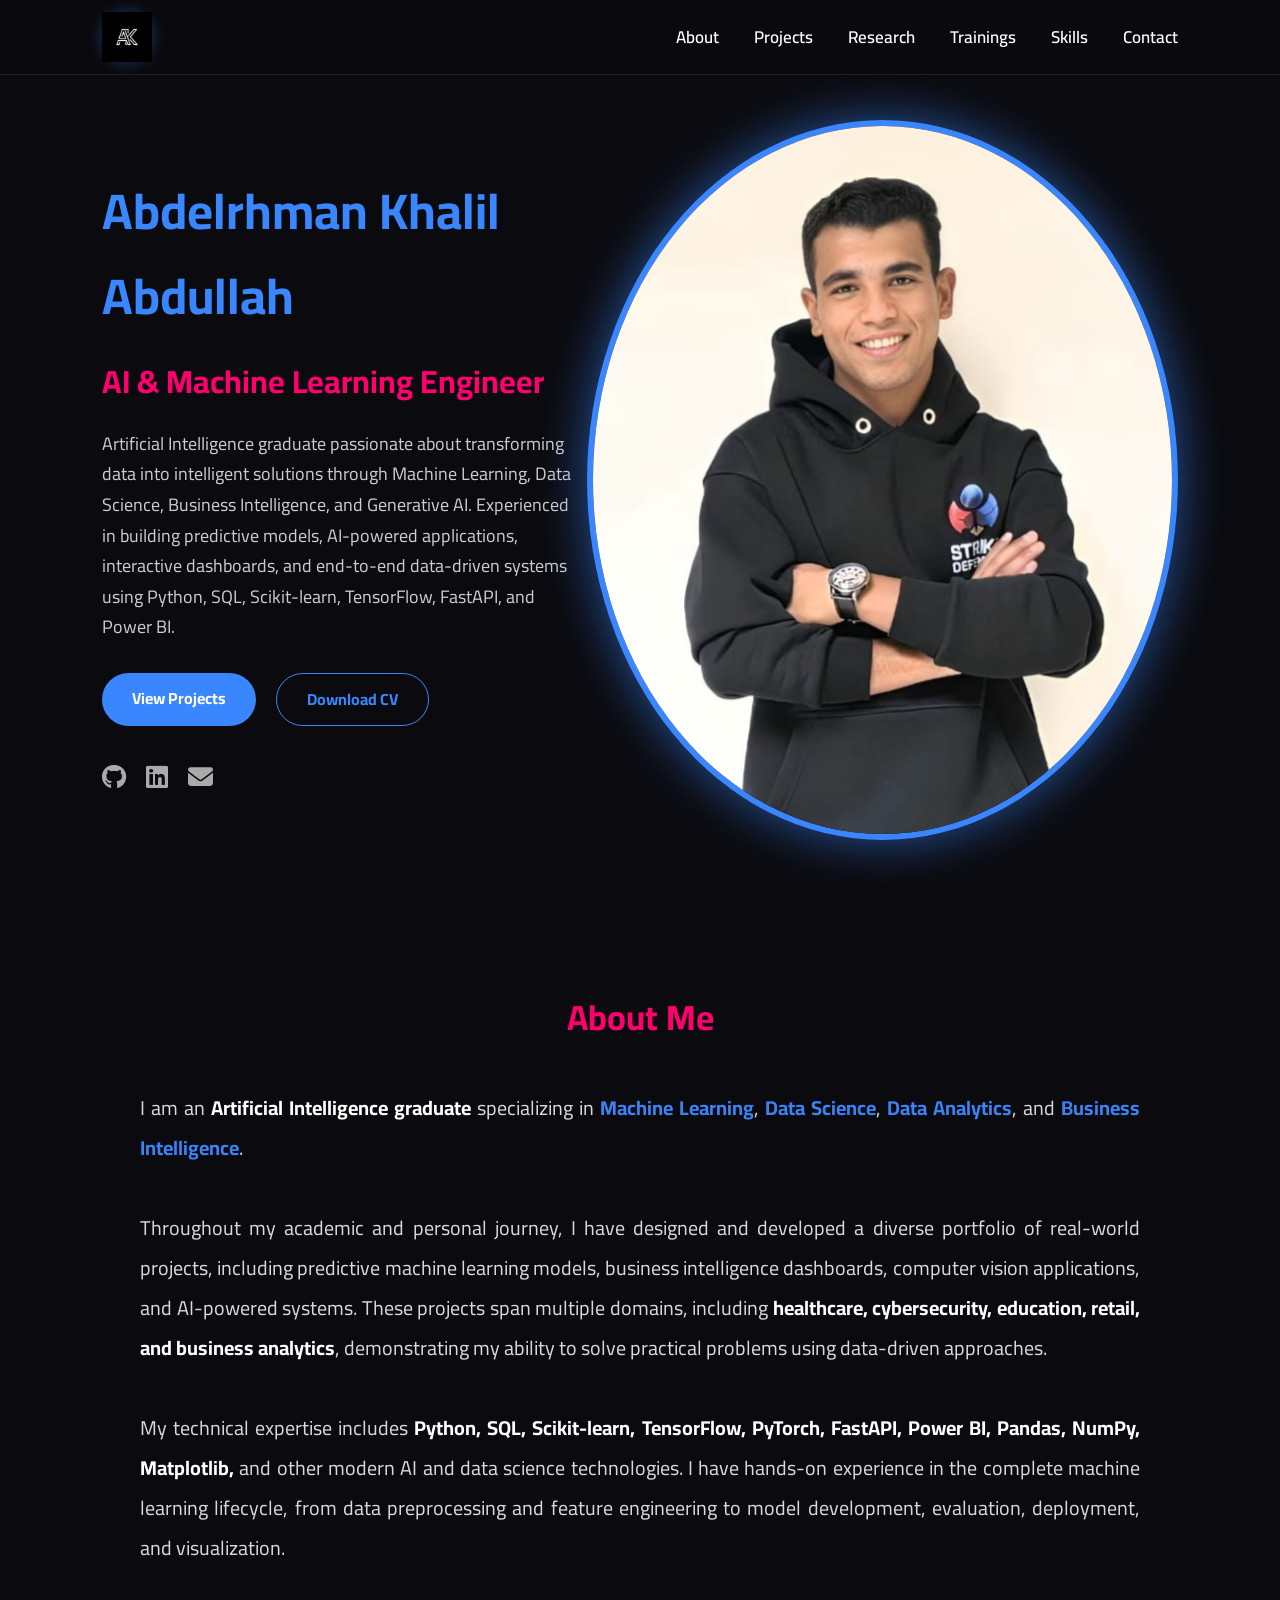
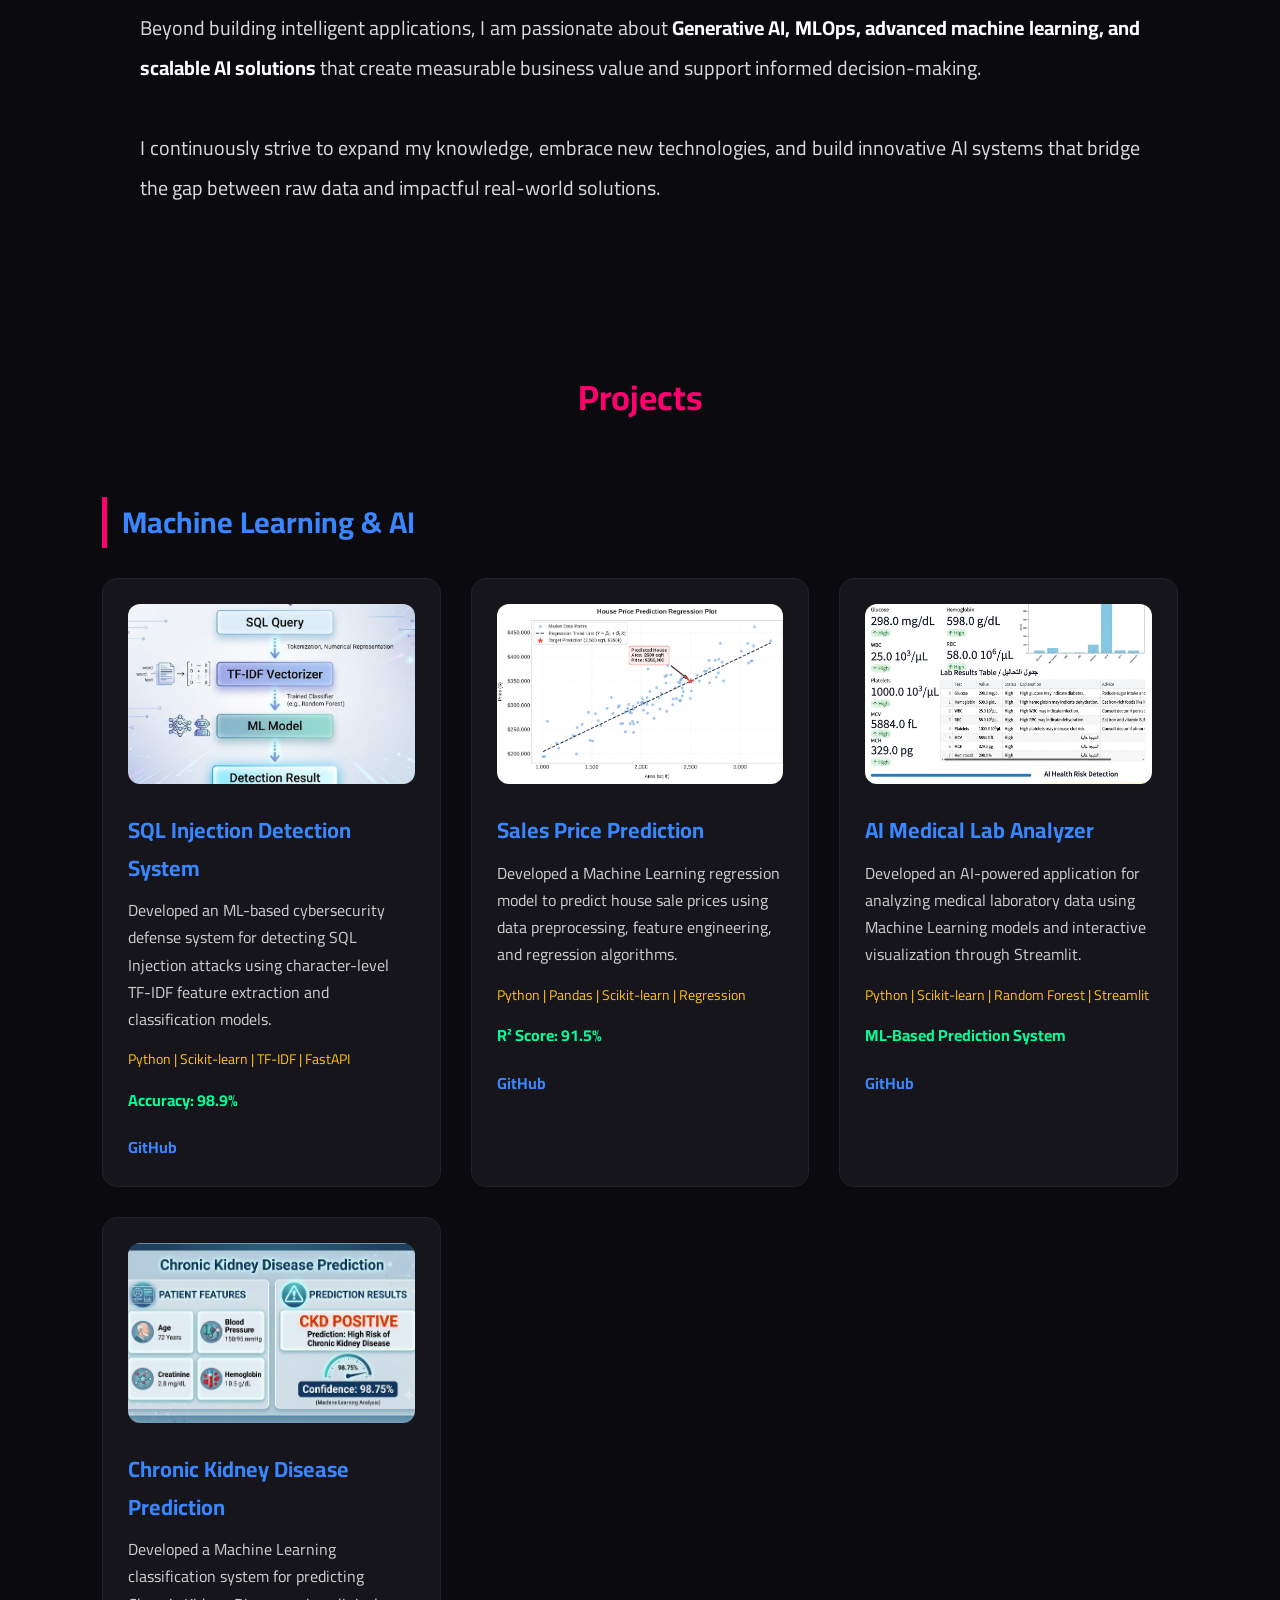
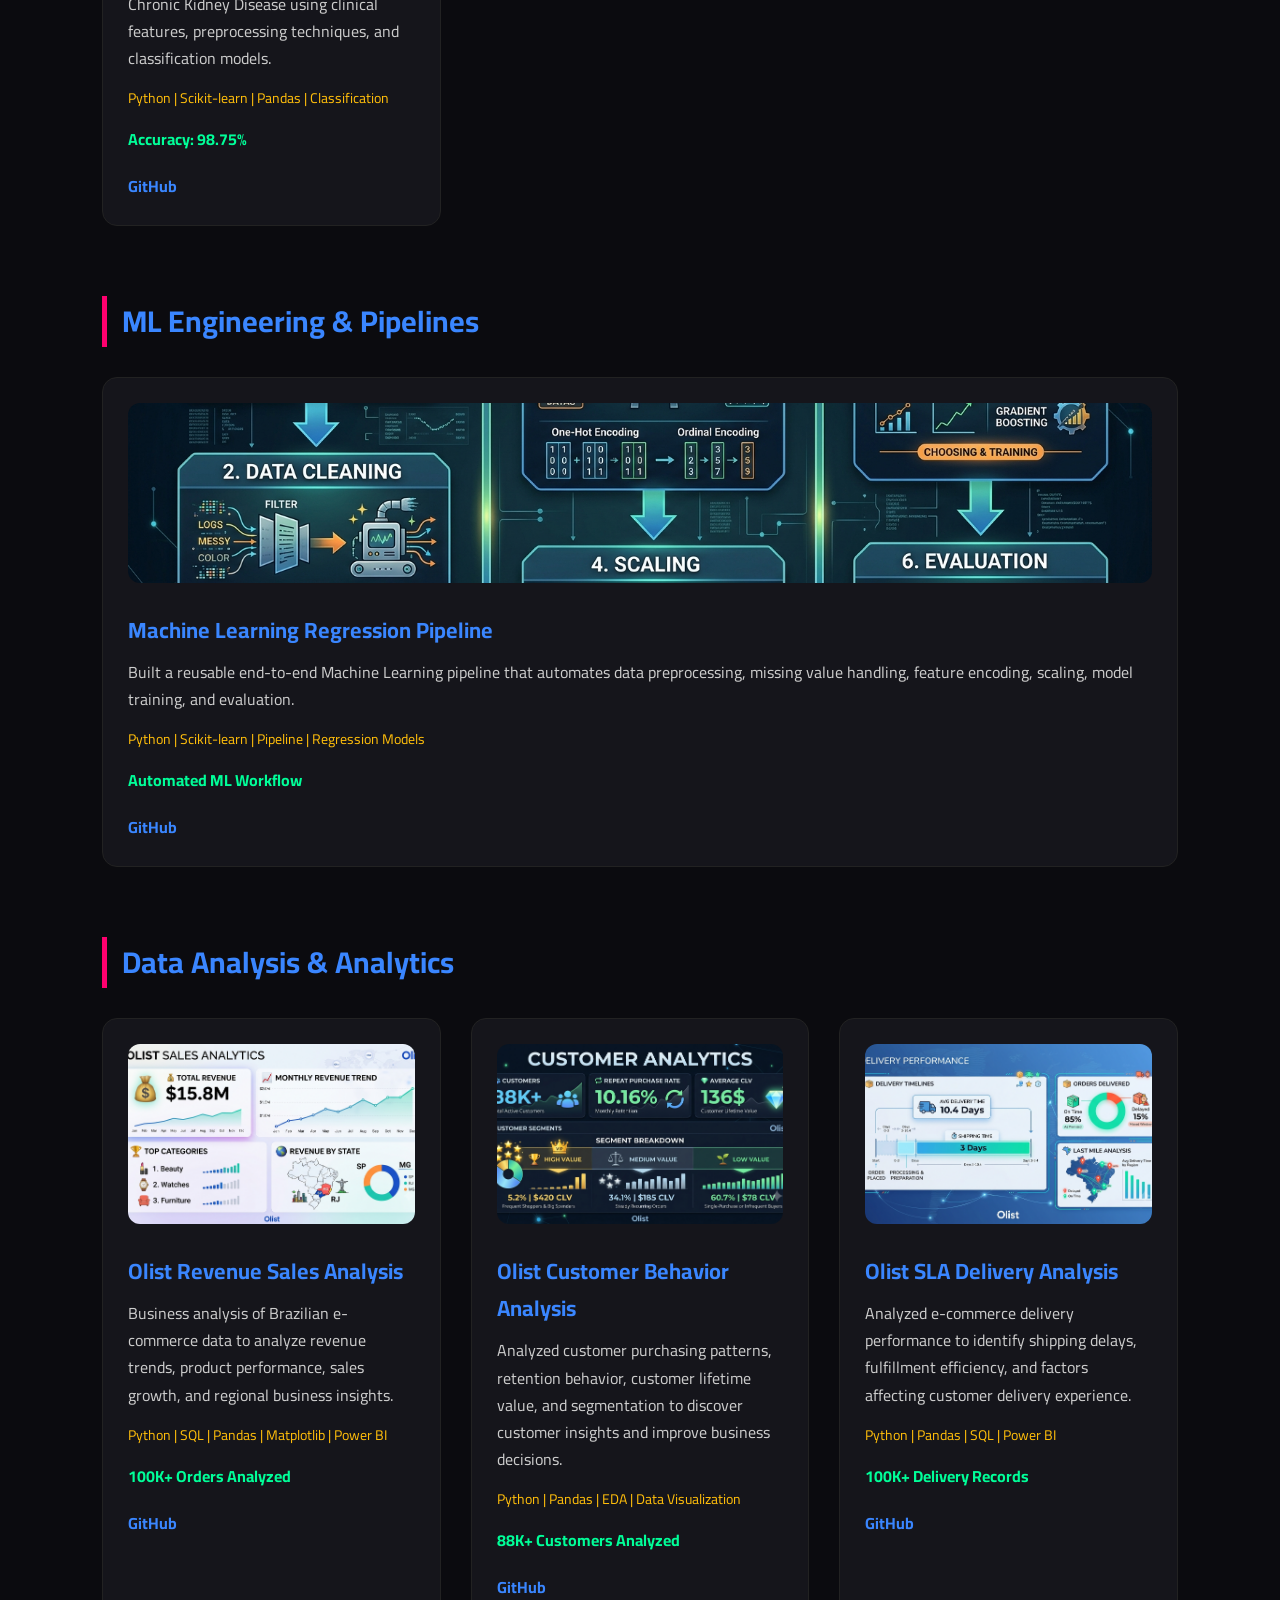
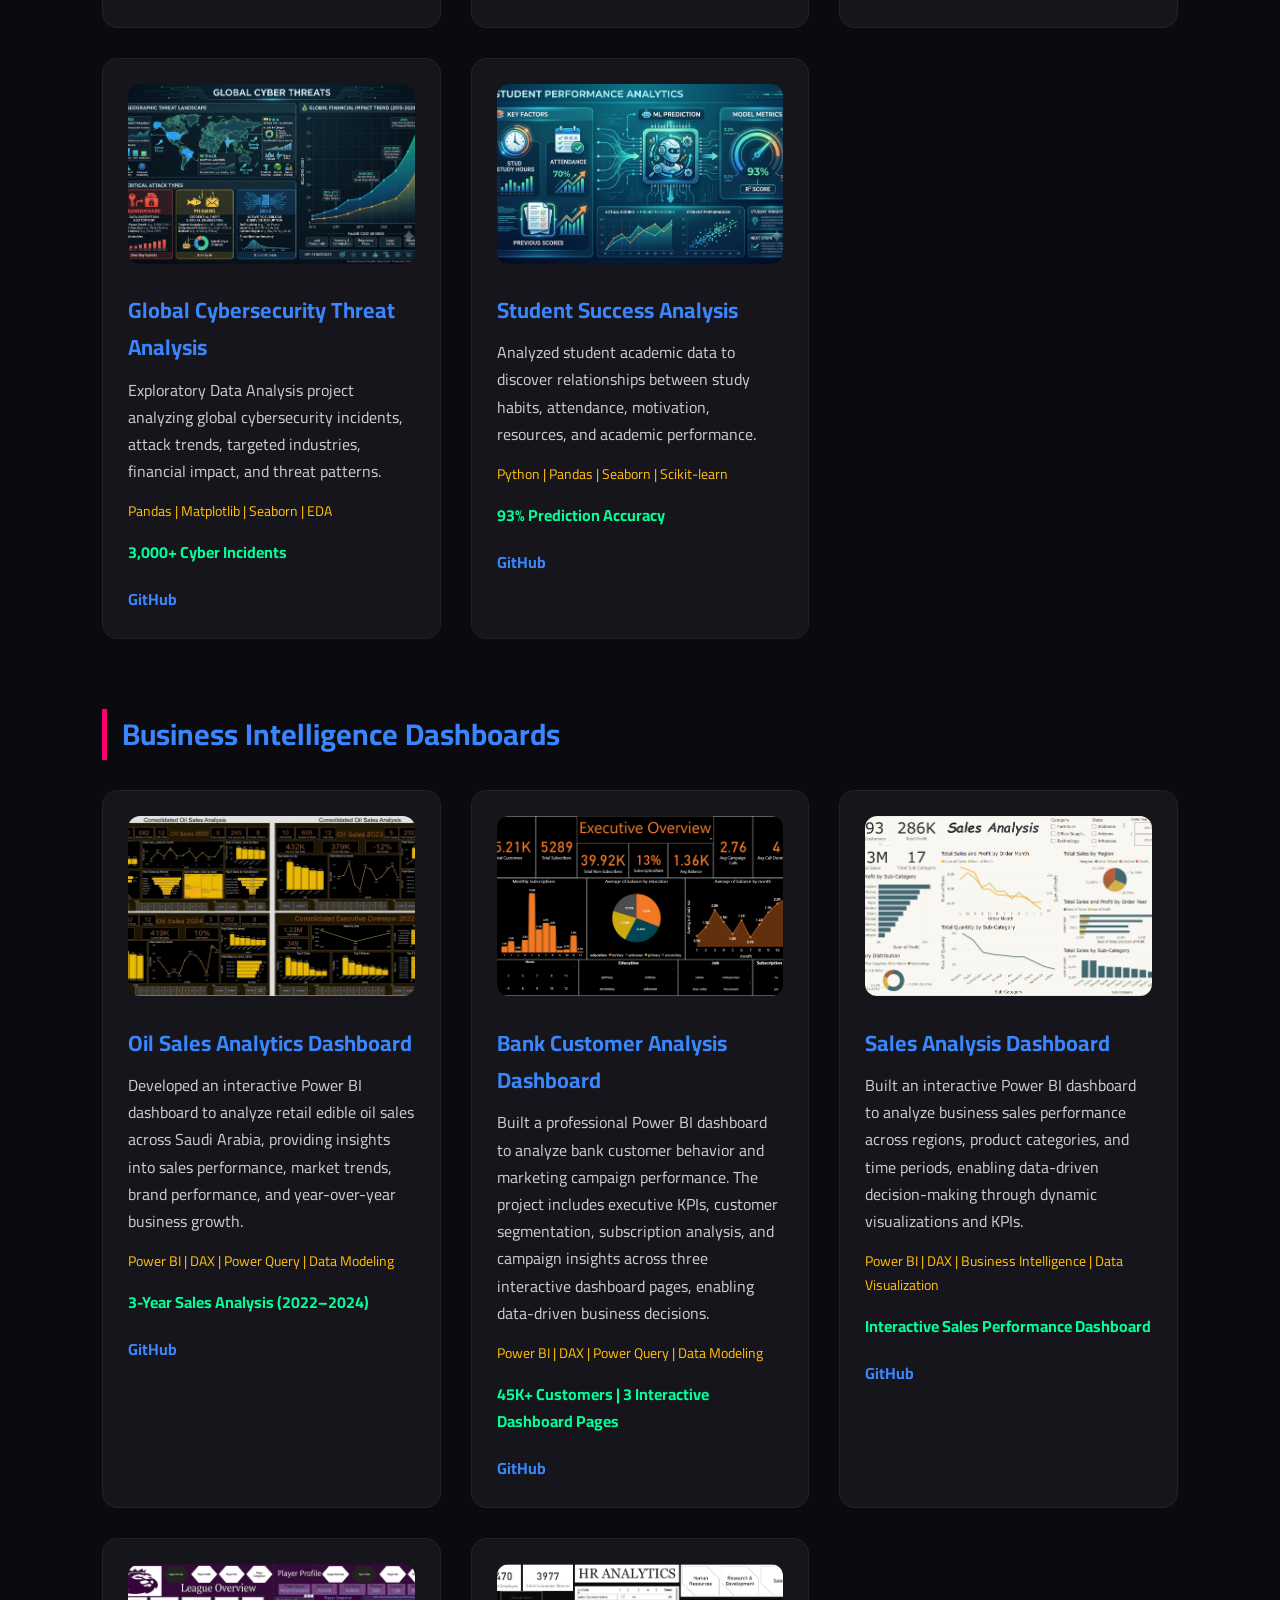
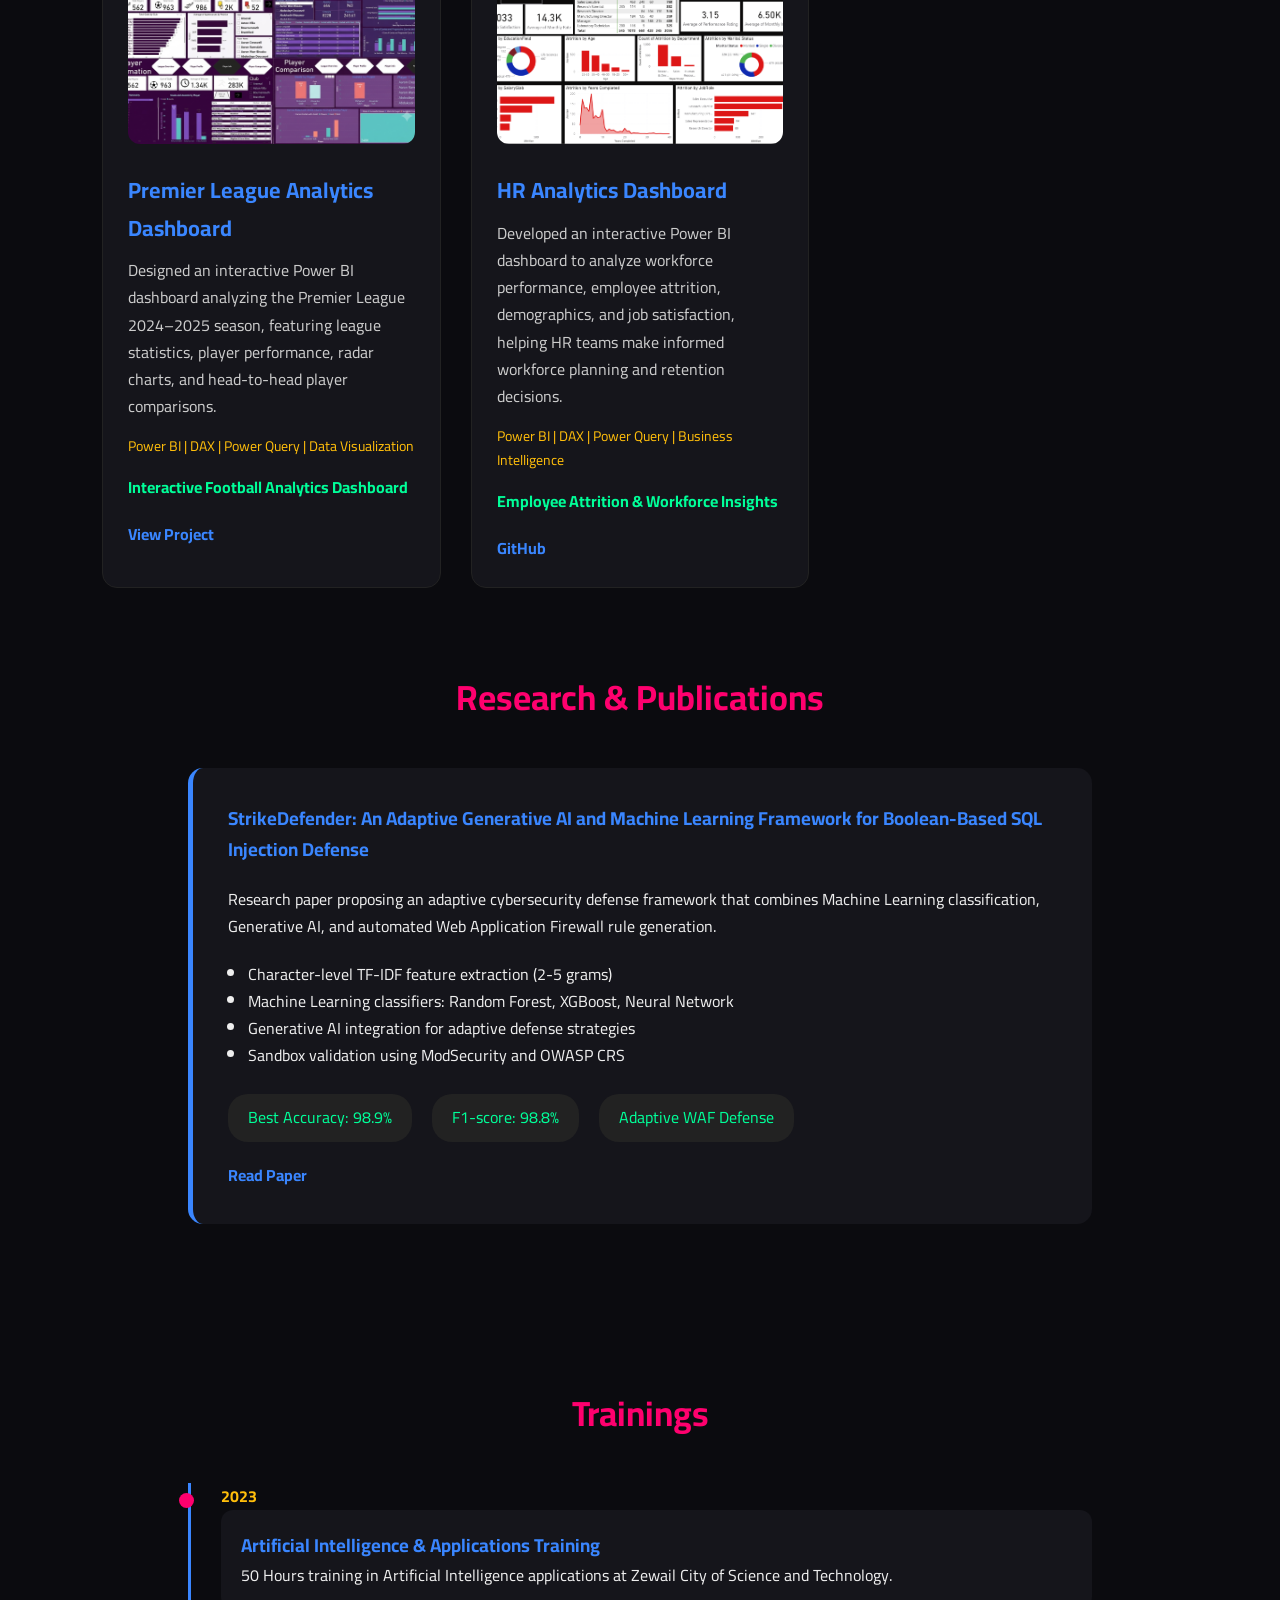
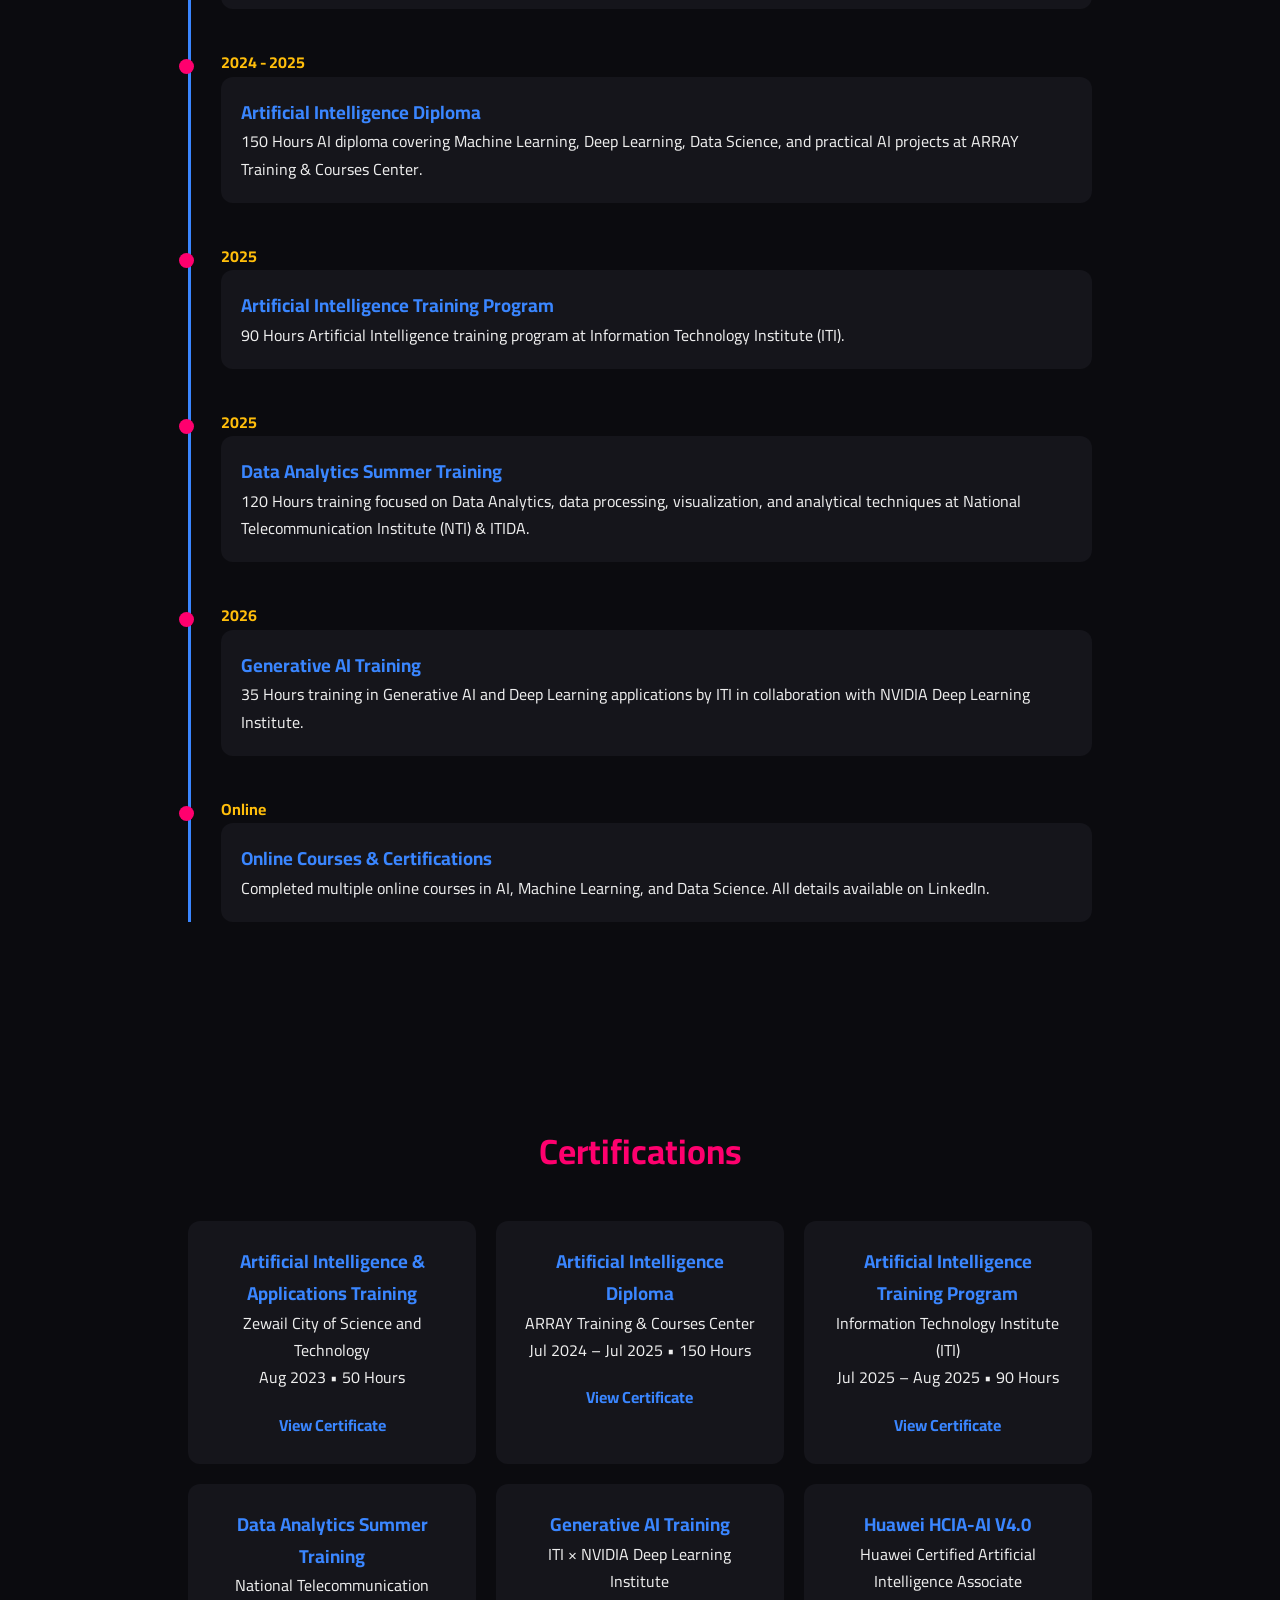
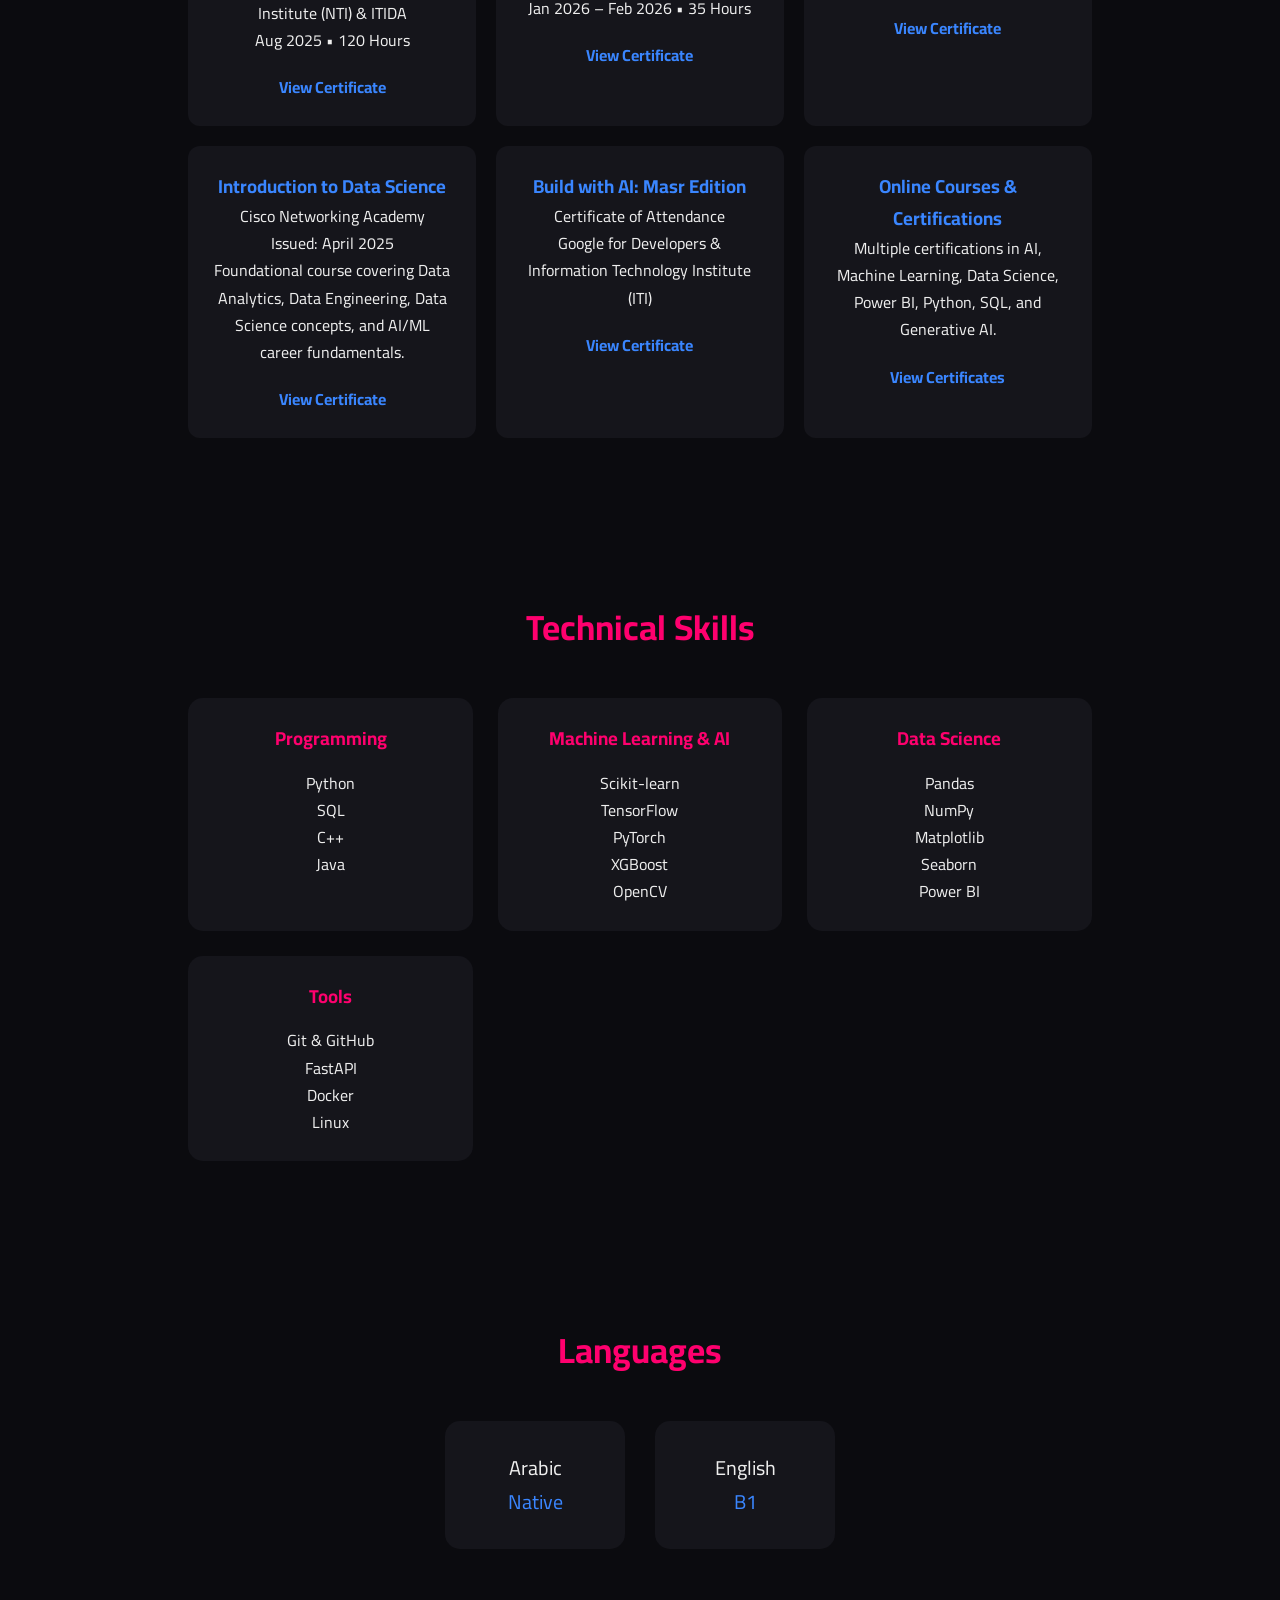
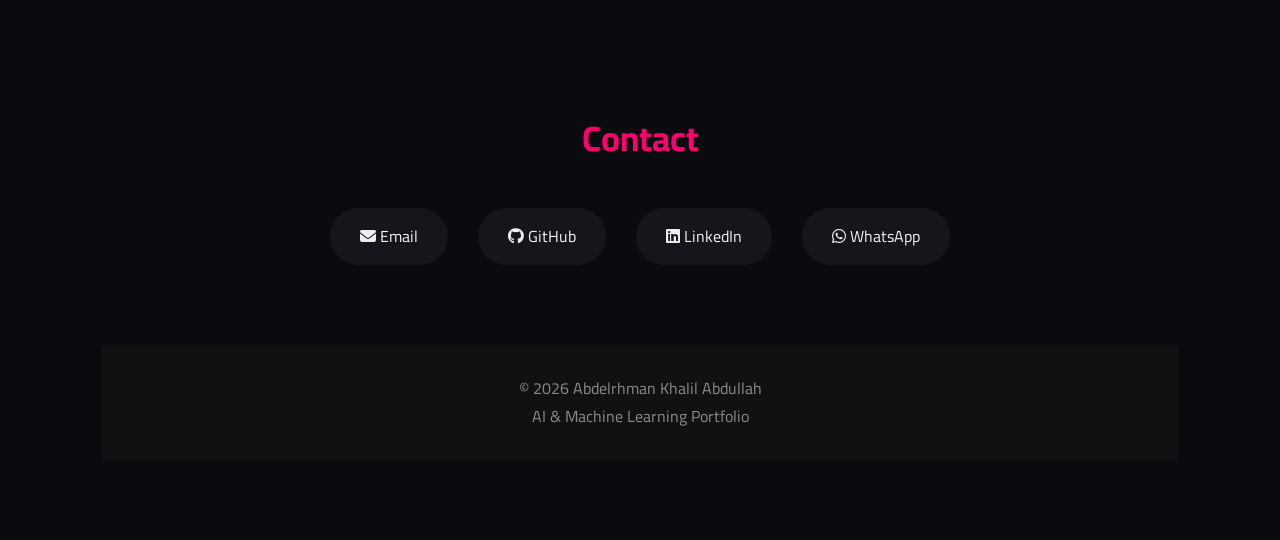
==== commit 3eeca5ef: "Update print statement from 'Hello' to 'Goodbye'" ====
--- a/index.html
+++ b/index.html
@@ -795,6 +795,51 @@
 </div>
 
 
+<!-- Bank Customer Analysis Dashboard -->
+
+<div class="project-card">
+
+    <img src="Bank_Customer_Analysis.png"
+         class="project-image">
+
+    <h3>
+        Bank Customer Analysis Dashboard
+    </h3>
+
+    <p>
+
+        Built a professional Power BI dashboard to analyze bank customer behavior and
+        marketing campaign performance. The project includes executive KPIs, customer
+        segmentation, subscription analysis, and campaign insights across three
+        interactive dashboard pages, enabling data-driven business decisions.
+
+    </p>
+
+    <div class="tech">
+
+        Power BI |
+        DAX |
+        Power Query |
+        Data Modeling
+
+    </div>
+
+    <div class="metric">
+
+        45K+ Customers | 3 Interactive Dashboard Pages
+
+    </div>
+
+    <a href="https://github.com/ABDELRHMAN4004/bank-full-dashboard"
+       target="_blank"
+       class="project-link">
+
+        GitHub
+
+    </a>
+
+</div>
+    
     
 
 <!-- Sales Dashboard -->
@@ -1740,4 +1785,4 @@
 
 </body>
 
-</html>+</html>
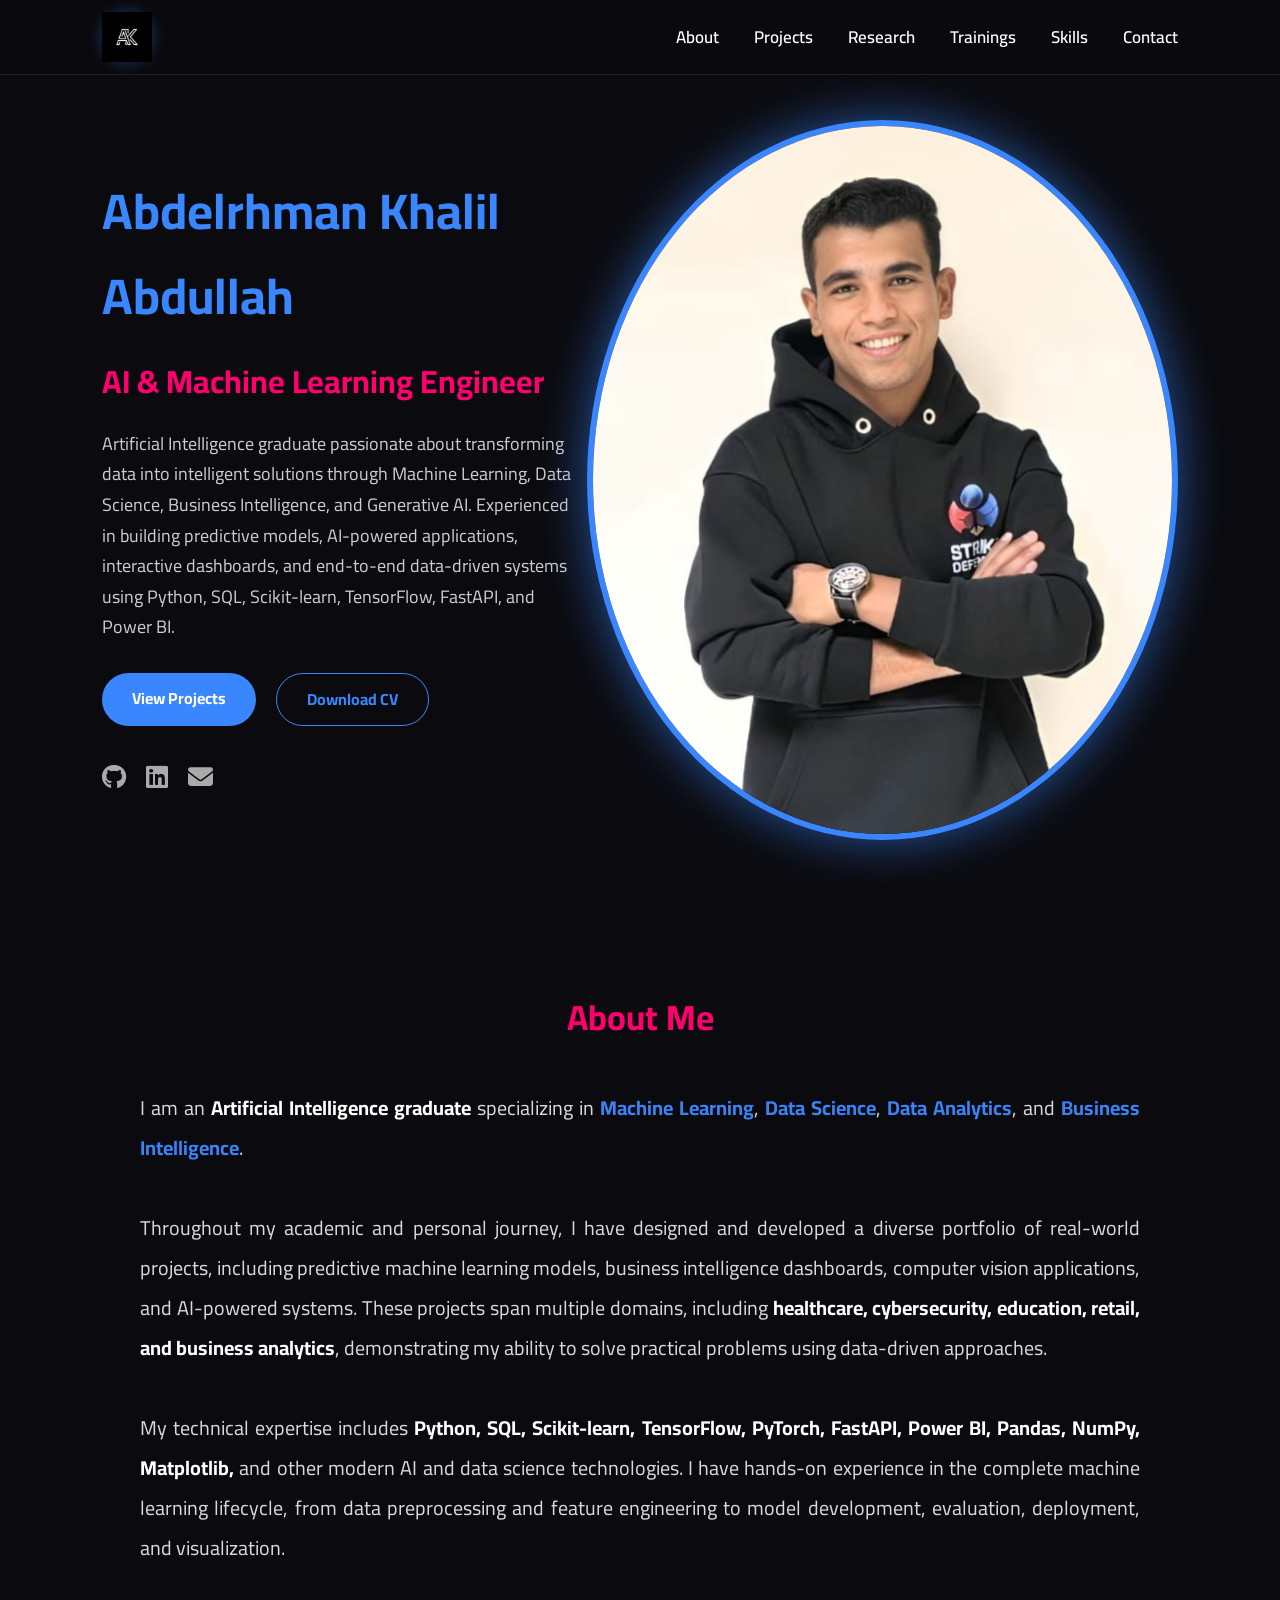
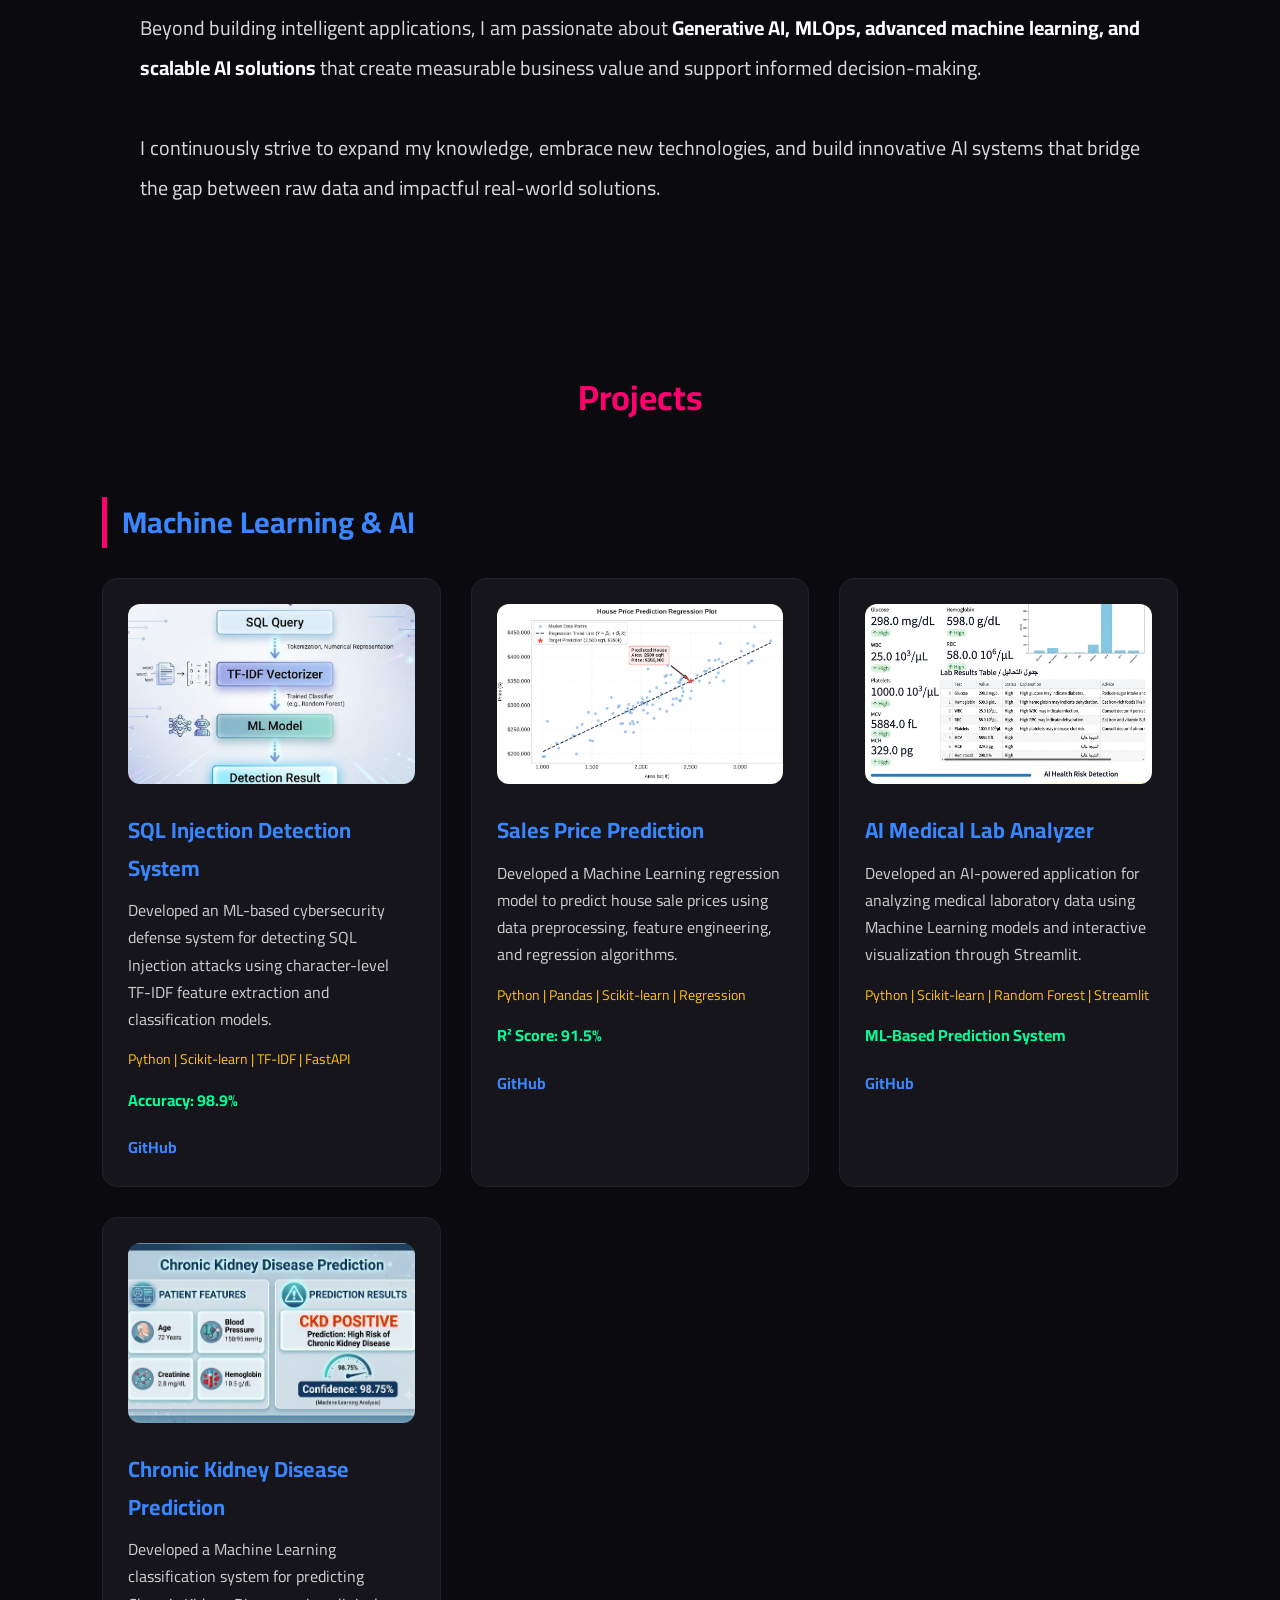
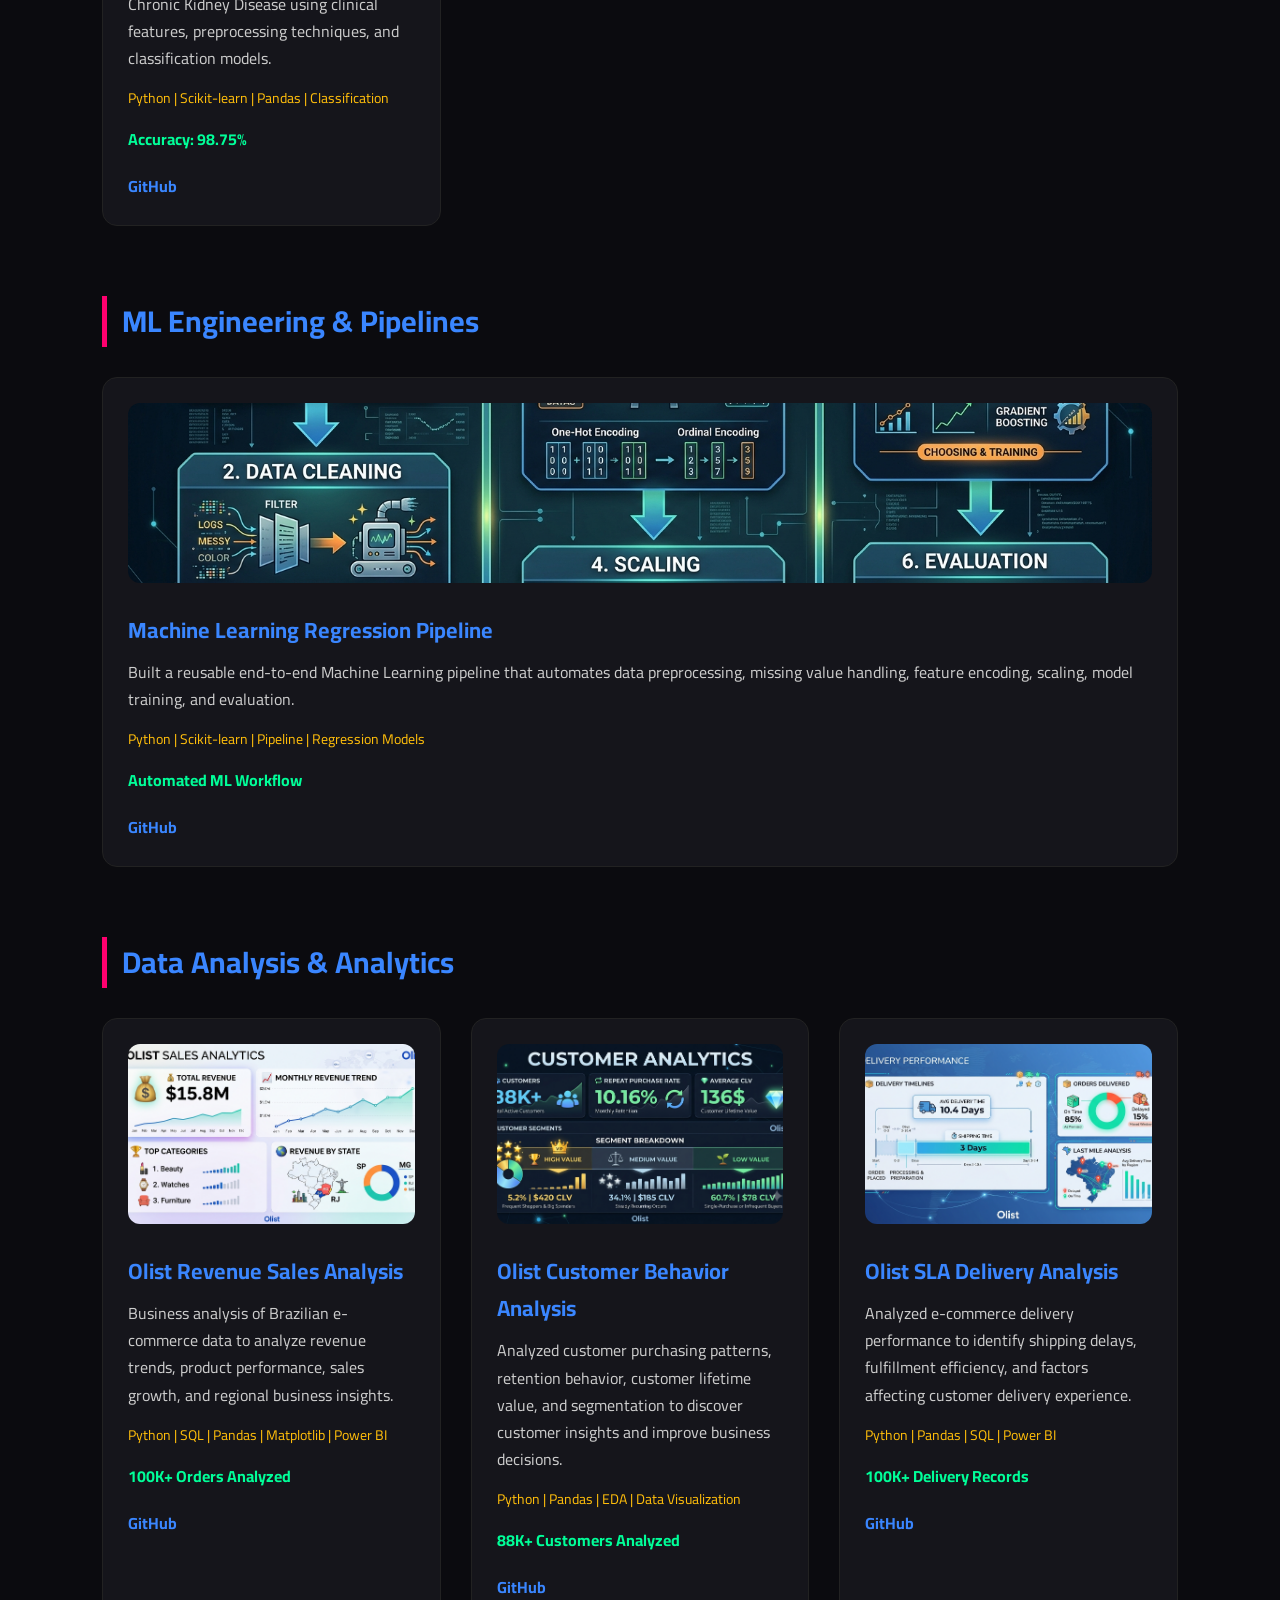
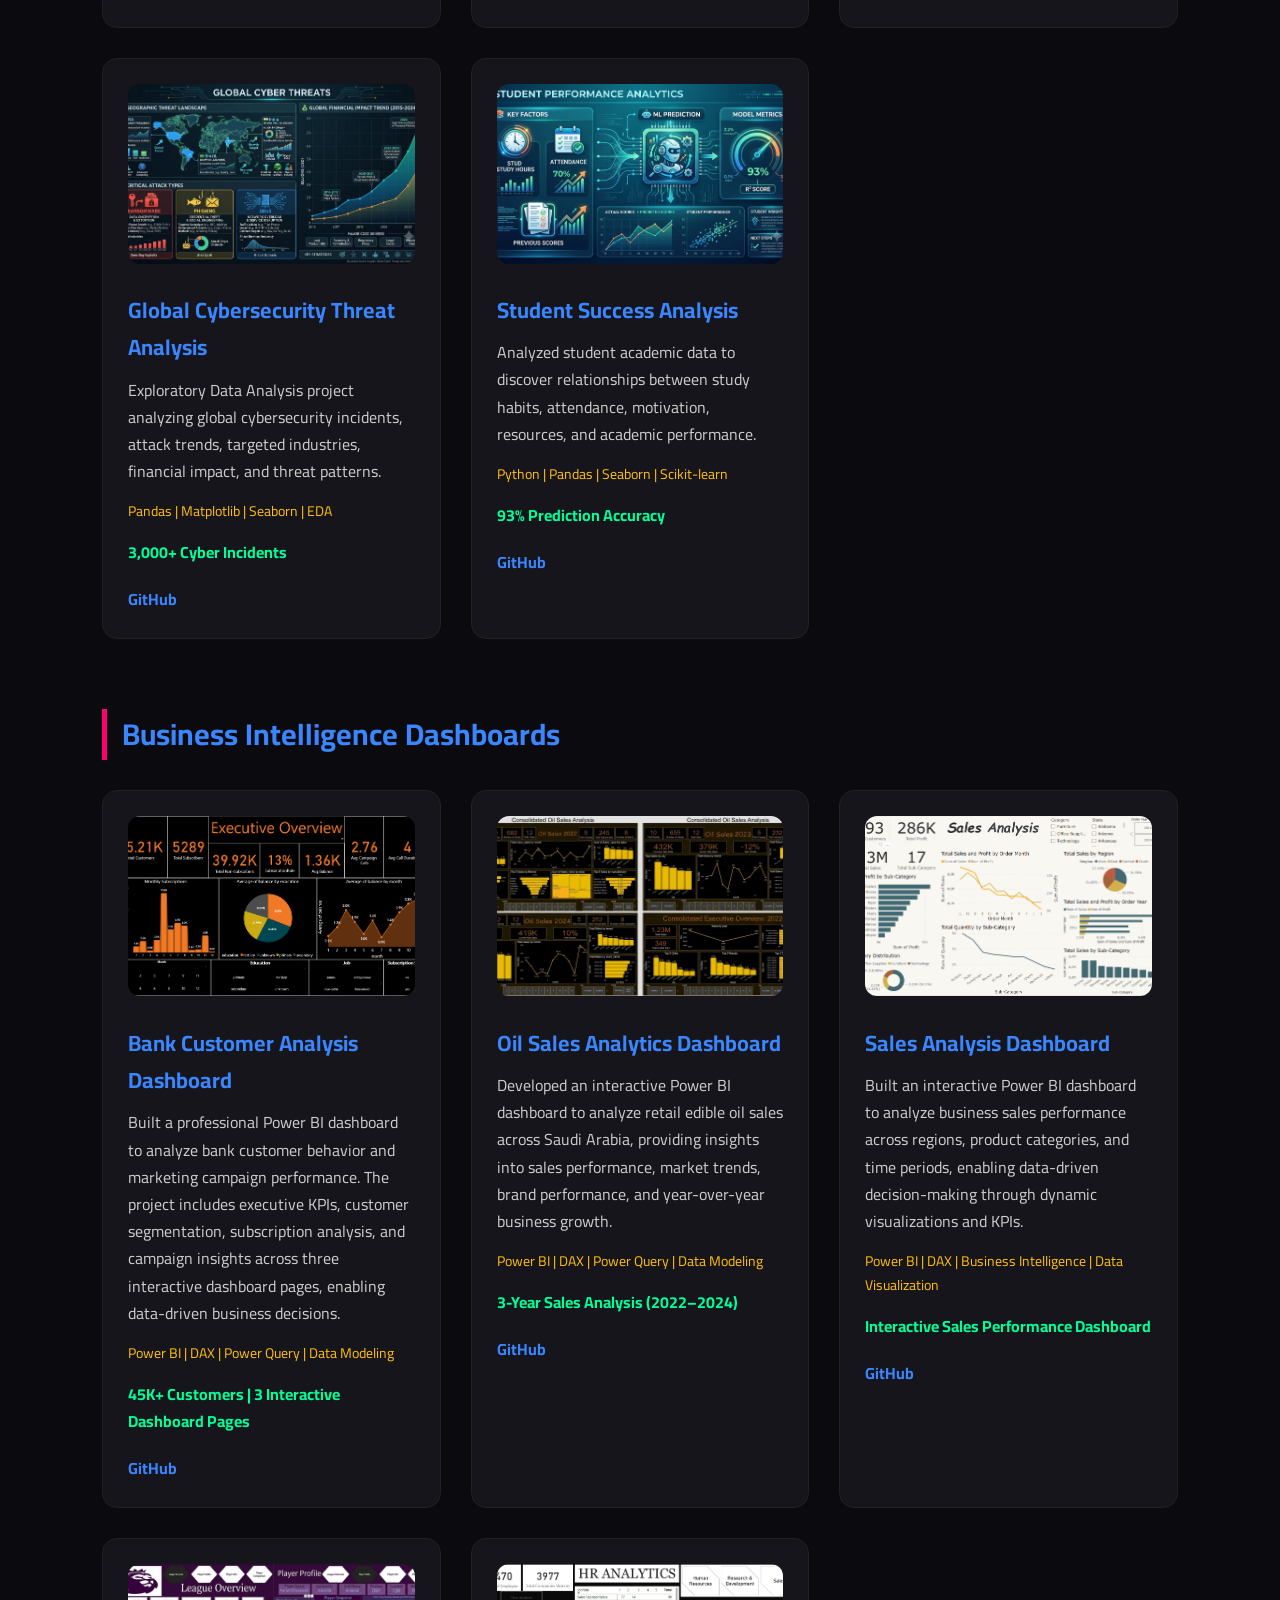
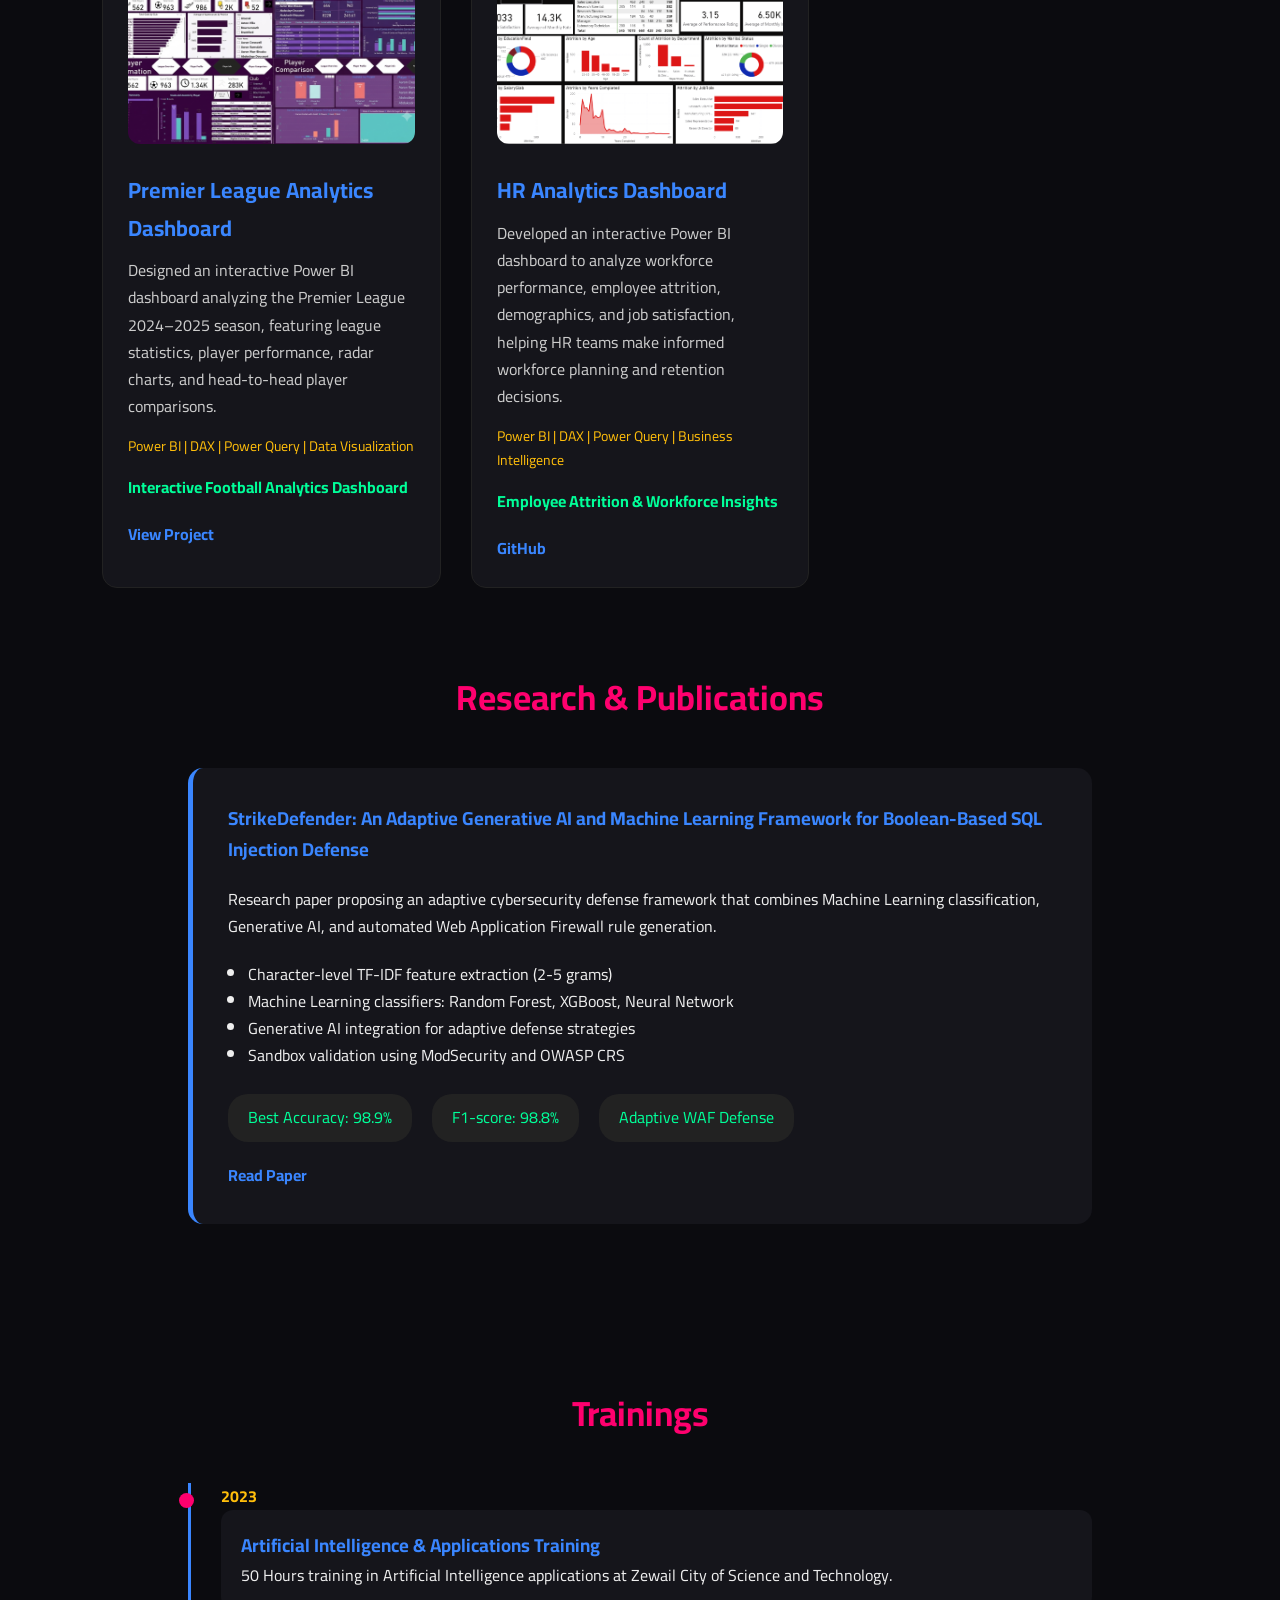
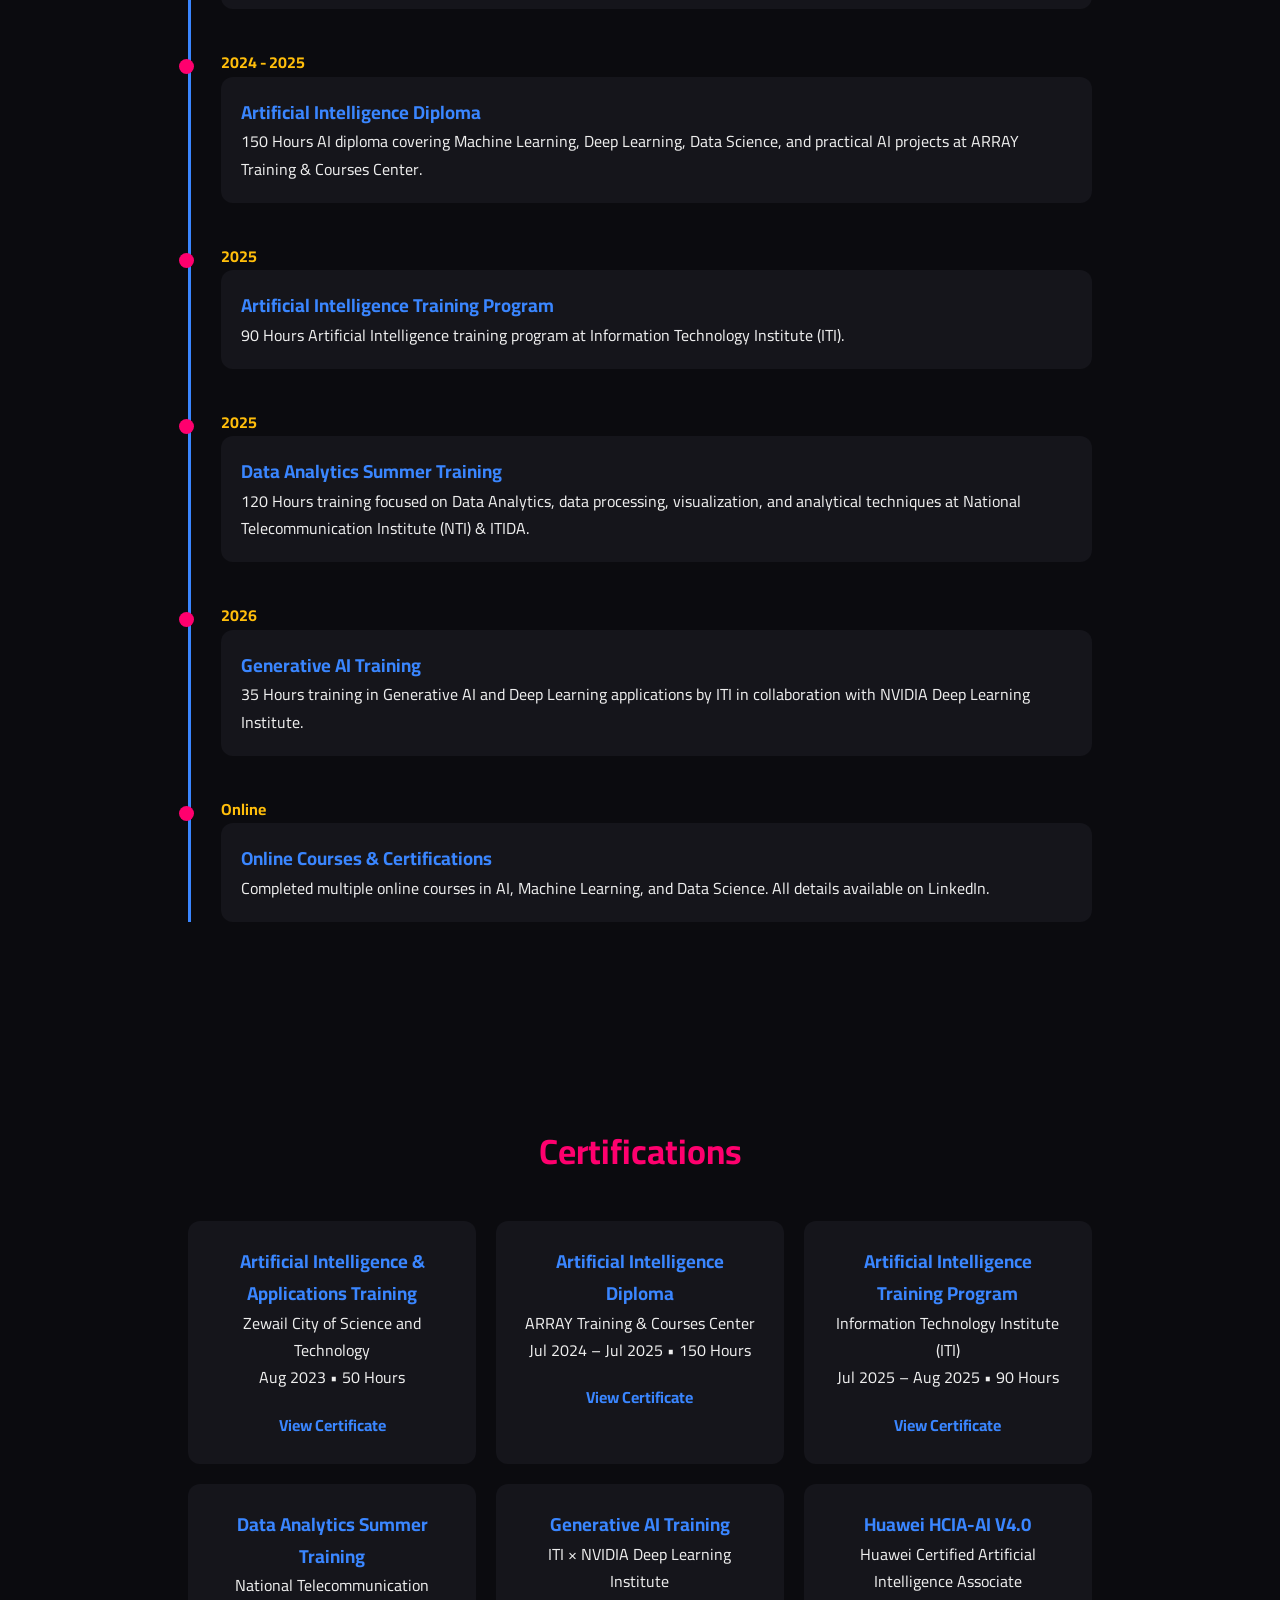
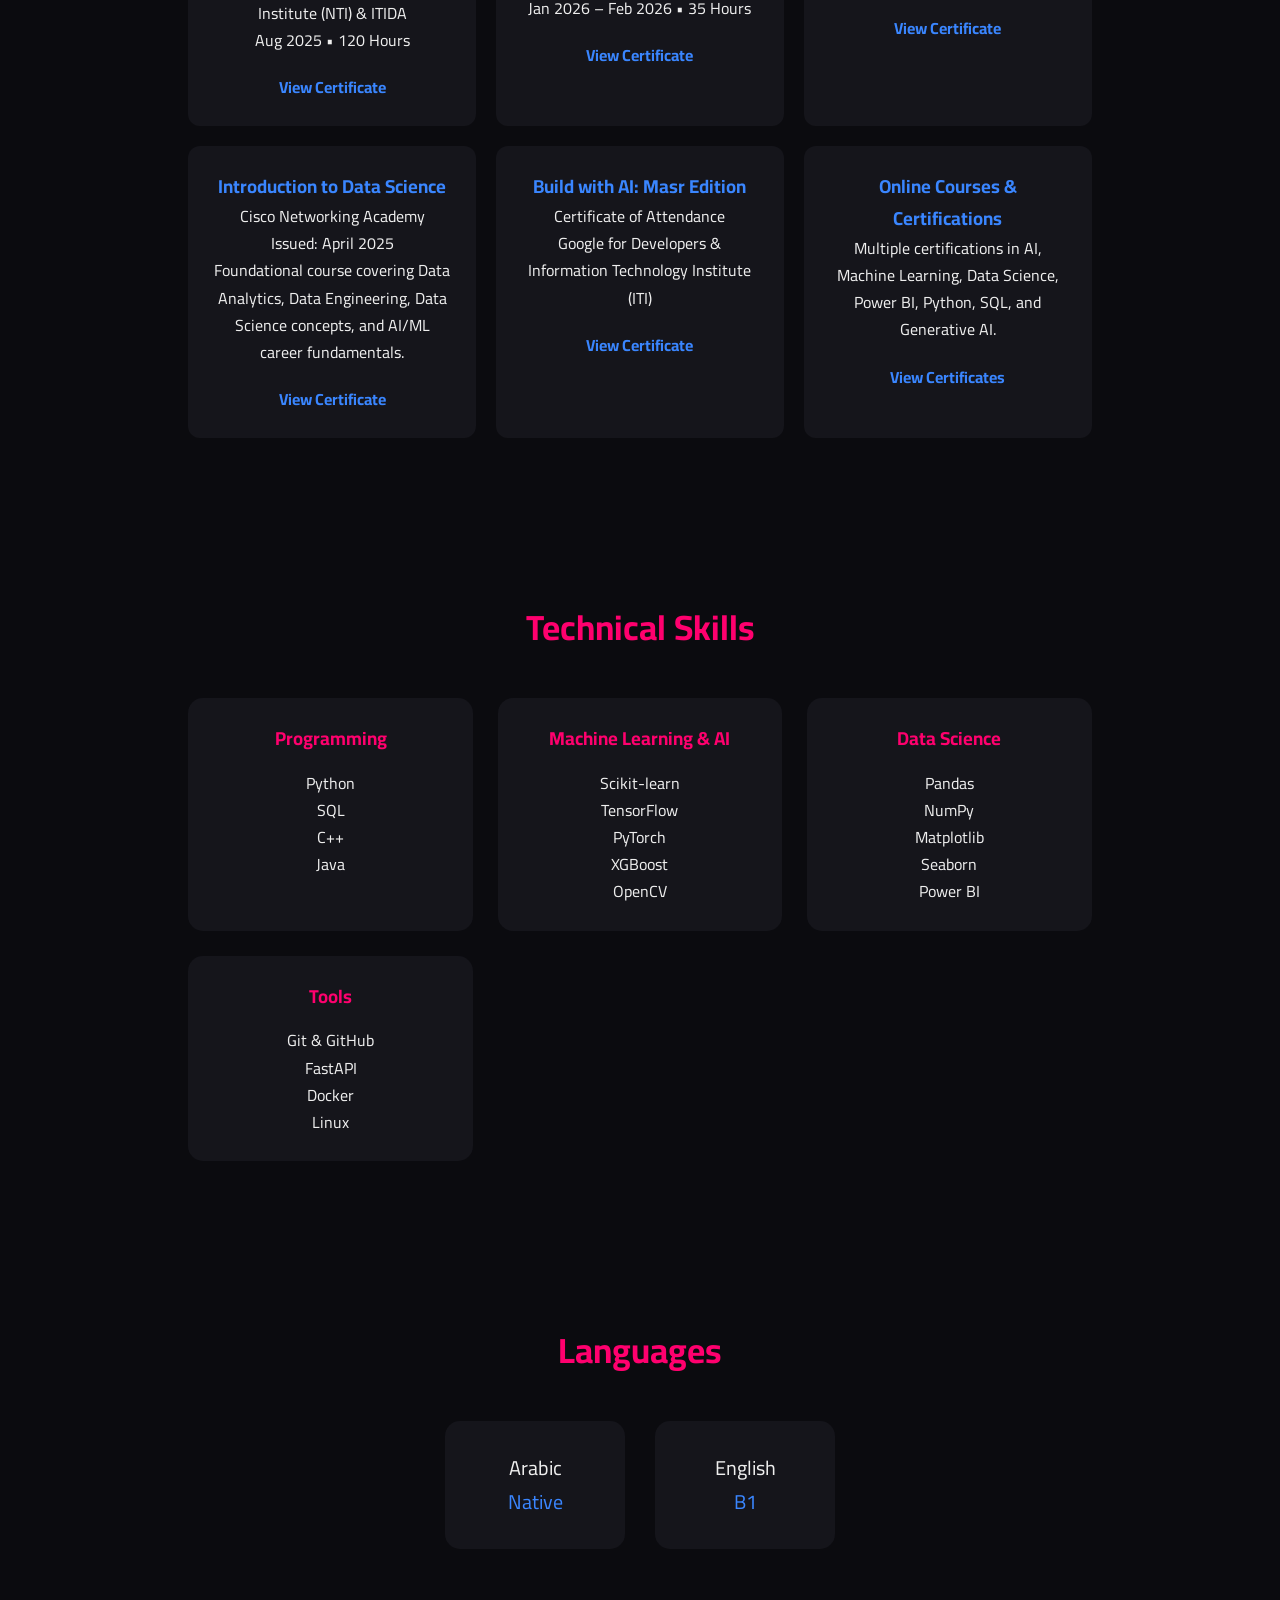
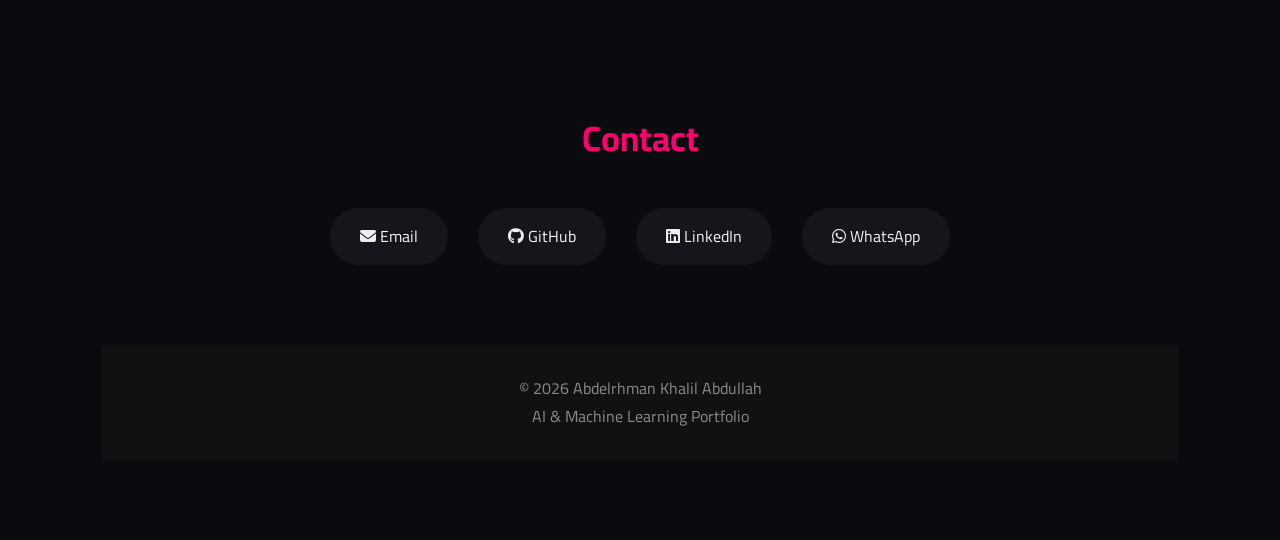
==== commit 5429253c: "Update index.html last commit" ====
--- a/index.html
+++ b/index.html
@@ -747,7 +747,52 @@
 <div class="projects-grid">
 
 
-
+<!-- Bank Customer Analysis Dashboard -->
+
+<div class="project-card">
+
+    <img src="Bank_Customer_Analysis.png"
+         class="project-image">
+
+    <h3>
+        Bank Customer Analysis Dashboard
+    </h3>
+
+    <p>
+
+        Built a professional Power BI dashboard to analyze bank customer behavior and
+        marketing campaign performance. The project includes executive KPIs, customer
+        segmentation, subscription analysis, and campaign insights across three
+        interactive dashboard pages, enabling data-driven business decisions.
+
+    </p>
+
+    <div class="tech">
+
+        Power BI |
+        DAX |
+        Power Query |
+        Data Modeling
+
+    </div>
+
+    <div class="metric">
+
+        45K+ Customers | 3 Interactive Dashboard Pages
+
+    </div>
+
+    <a href="https://github.com/ABDELRHMAN4004/bank-full-dashboard"
+       target="_blank"
+       class="project-link">
+
+        GitHub
+
+    </a>
+
+</div>
+
+    
 
 <!-- Oil Sales Dashboard -->
 
@@ -794,53 +839,6 @@
 
 </div>
 
-
-<!-- Bank Customer Analysis Dashboard -->
-
-<div class="project-card">
-
-    <img src="Bank_Customer_Analysis.png"
-         class="project-image">
-
-    <h3>
-        Bank Customer Analysis Dashboard
-    </h3>
-
-    <p>
-
-        Built a professional Power BI dashboard to analyze bank customer behavior and
-        marketing campaign performance. The project includes executive KPIs, customer
-        segmentation, subscription analysis, and campaign insights across three
-        interactive dashboard pages, enabling data-driven business decisions.
-
-    </p>
-
-    <div class="tech">
-
-        Power BI |
-        DAX |
-        Power Query |
-        Data Modeling
-
-    </div>
-
-    <div class="metric">
-
-        45K+ Customers | 3 Interactive Dashboard Pages
-
-    </div>
-
-    <a href="https://github.com/ABDELRHMAN4004/bank-full-dashboard"
-       target="_blank"
-       class="project-link">
-
-        GitHub
-
-    </a>
-
-</div>
-    
-    
 
 <!-- Sales Dashboard -->
 
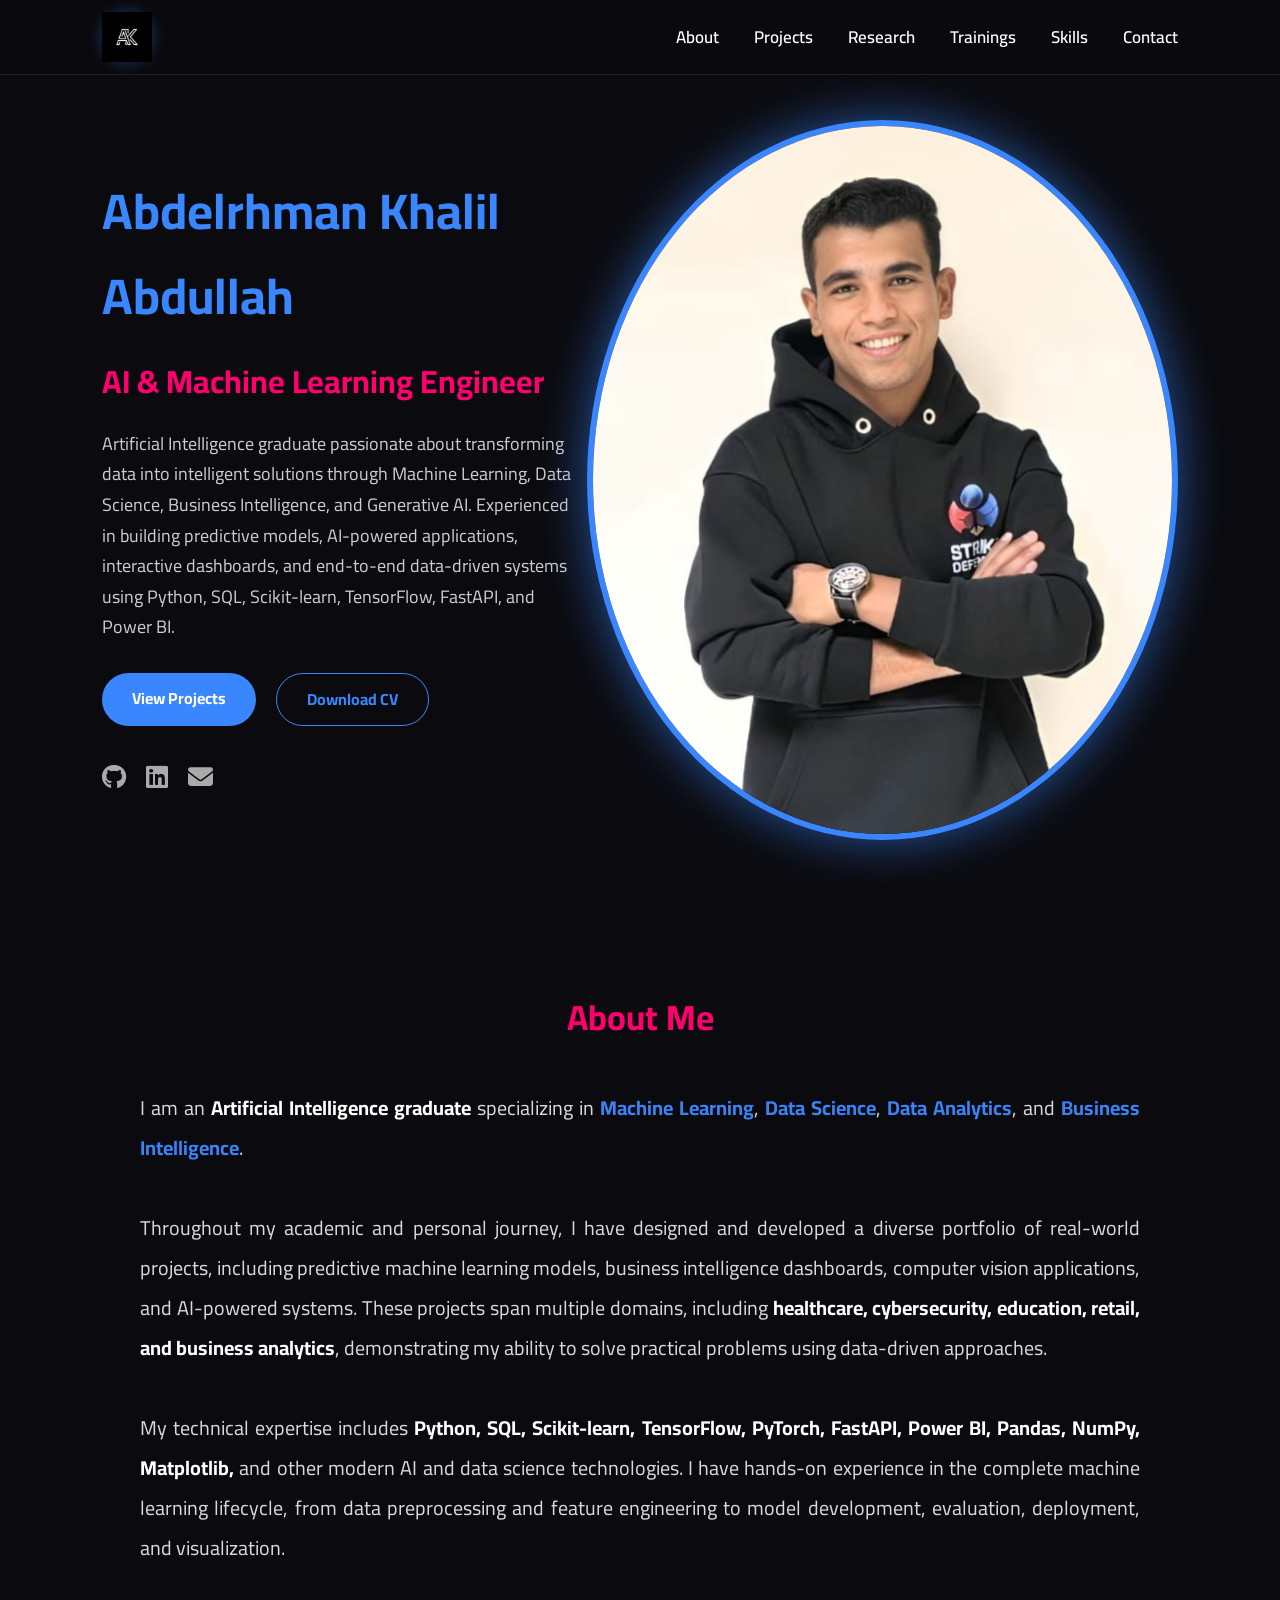
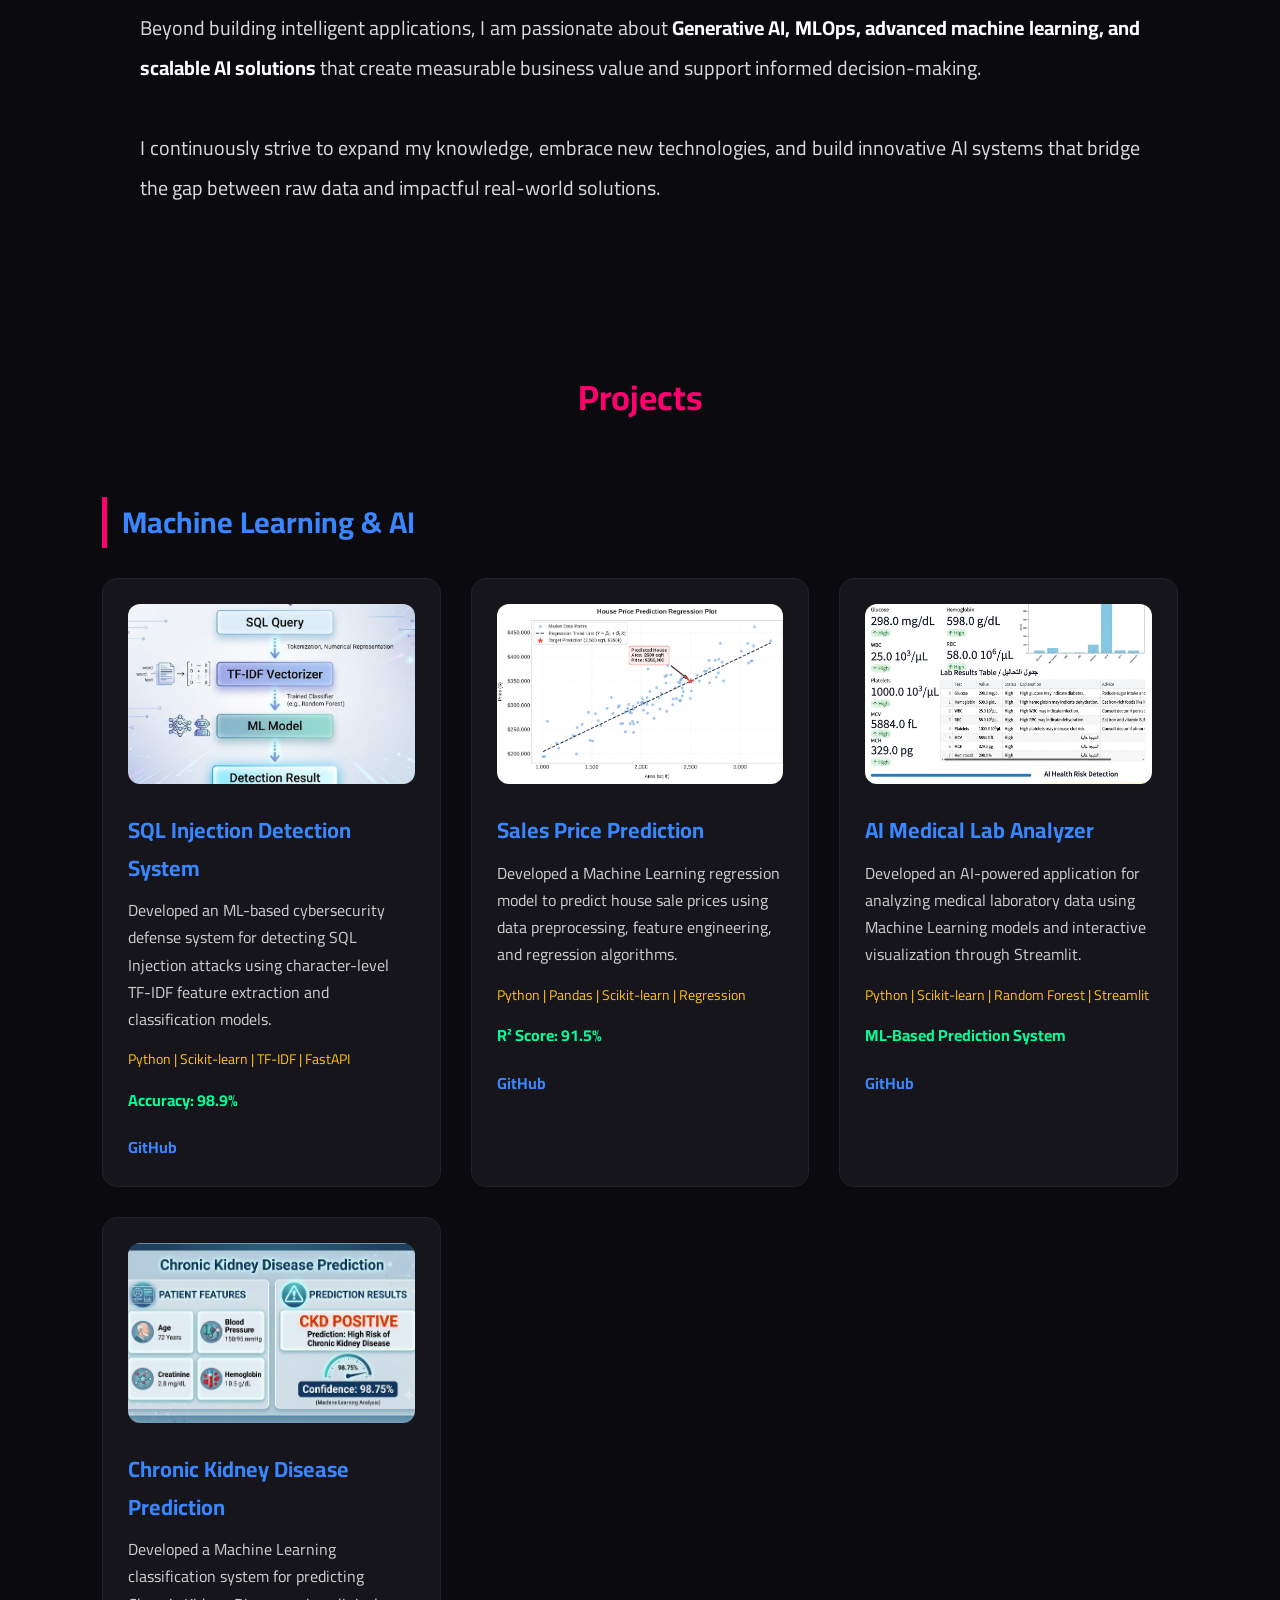
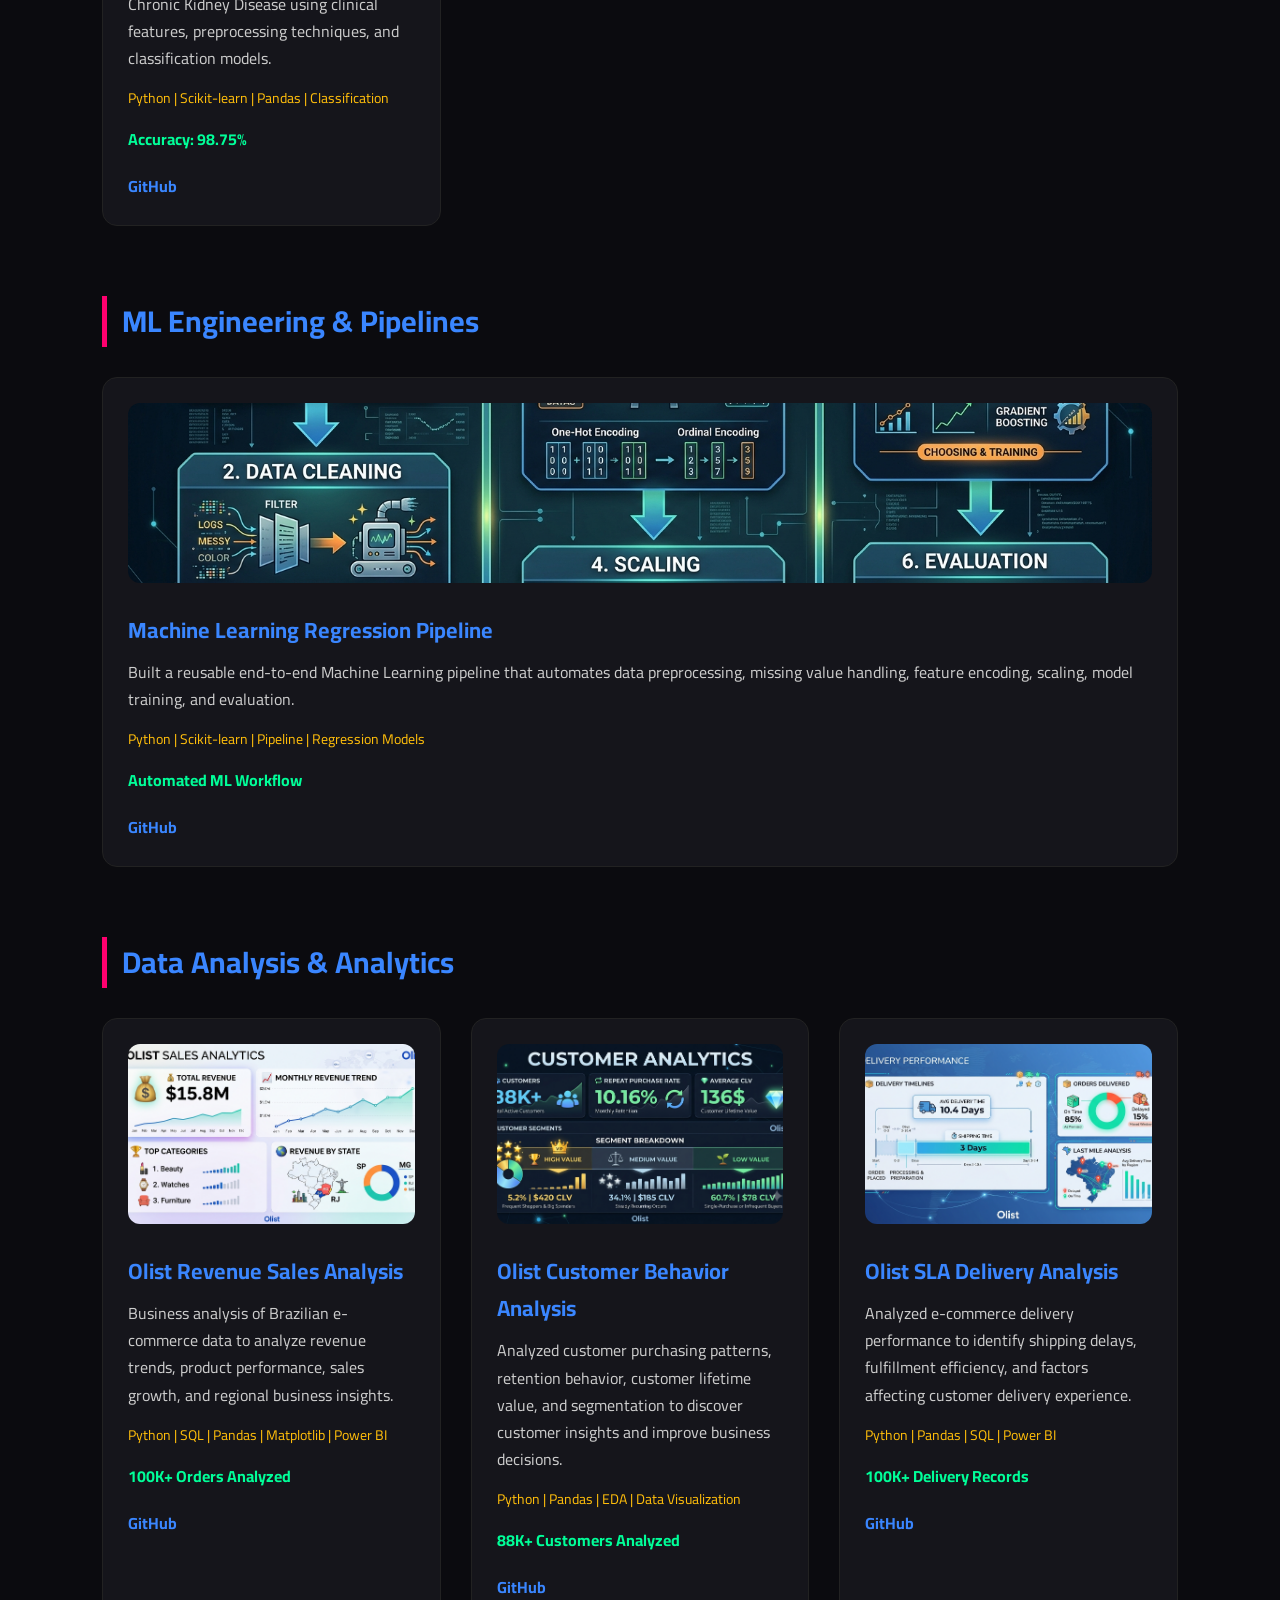
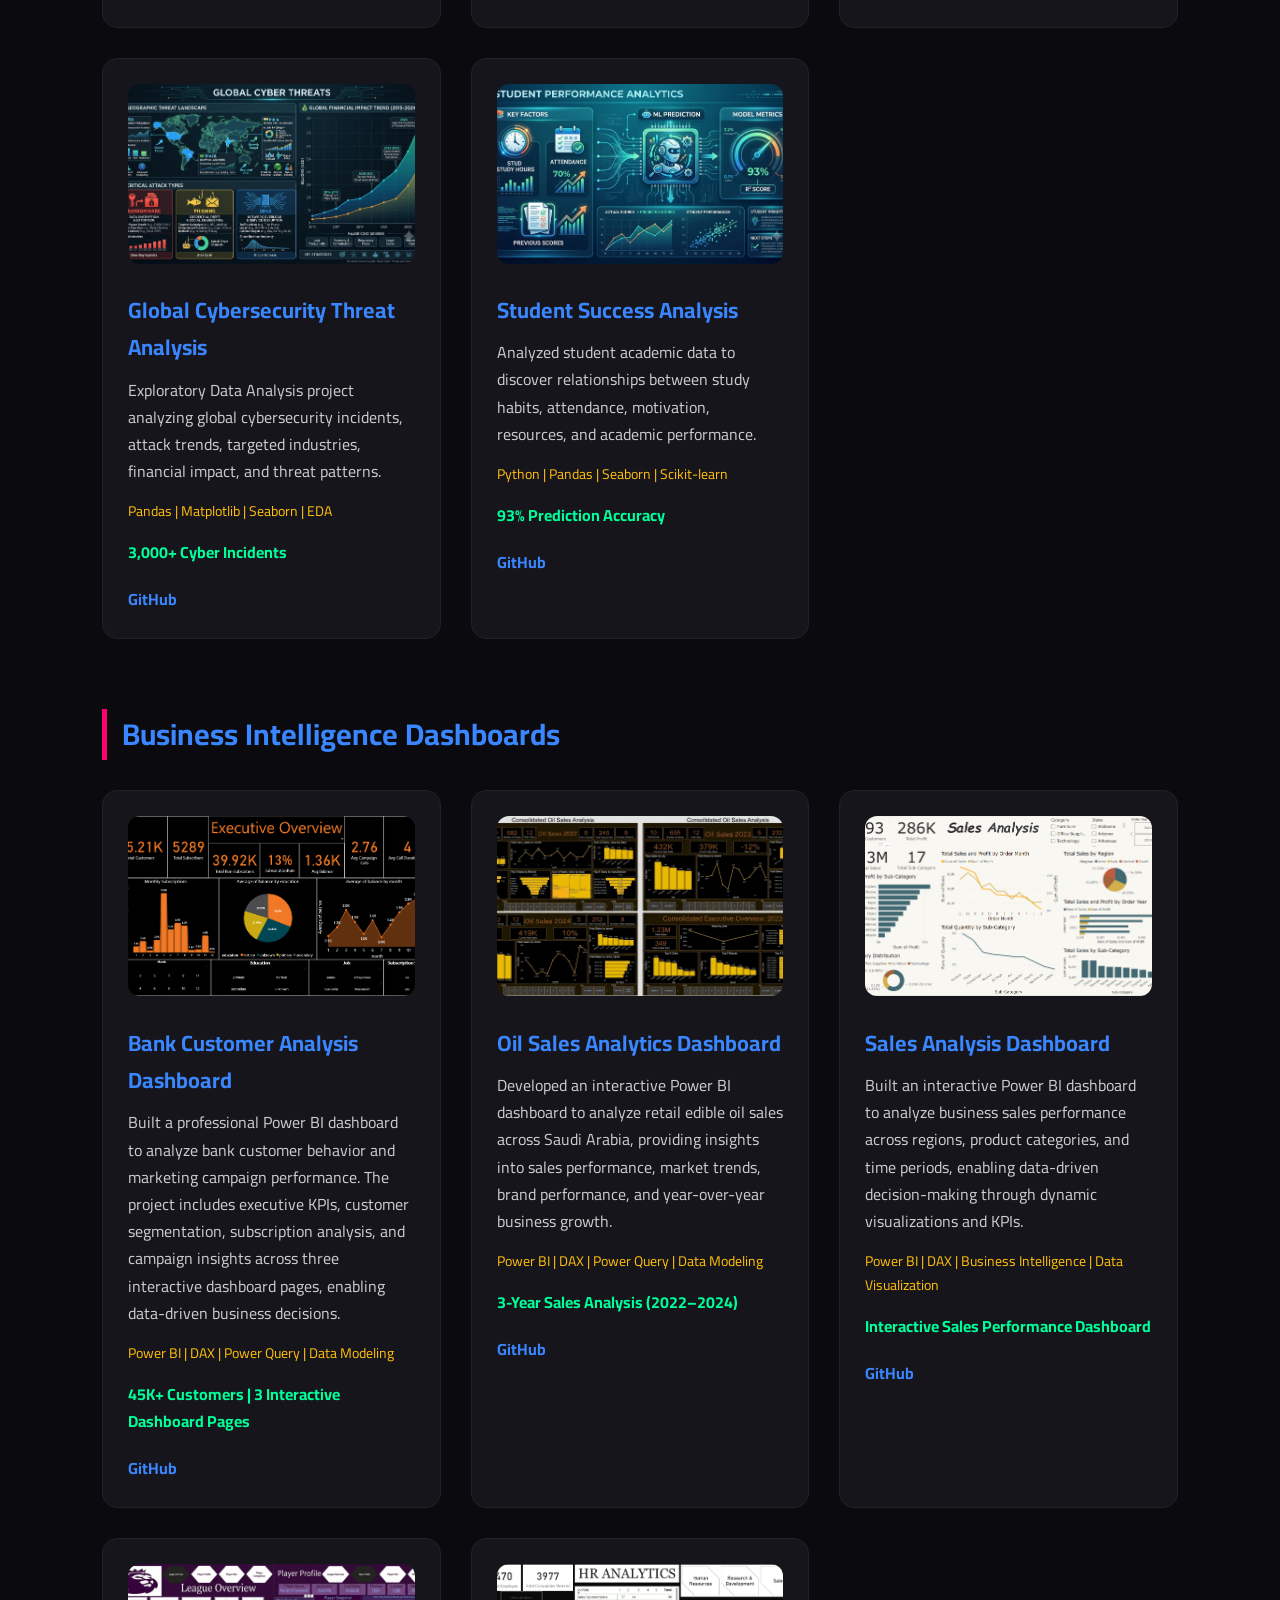
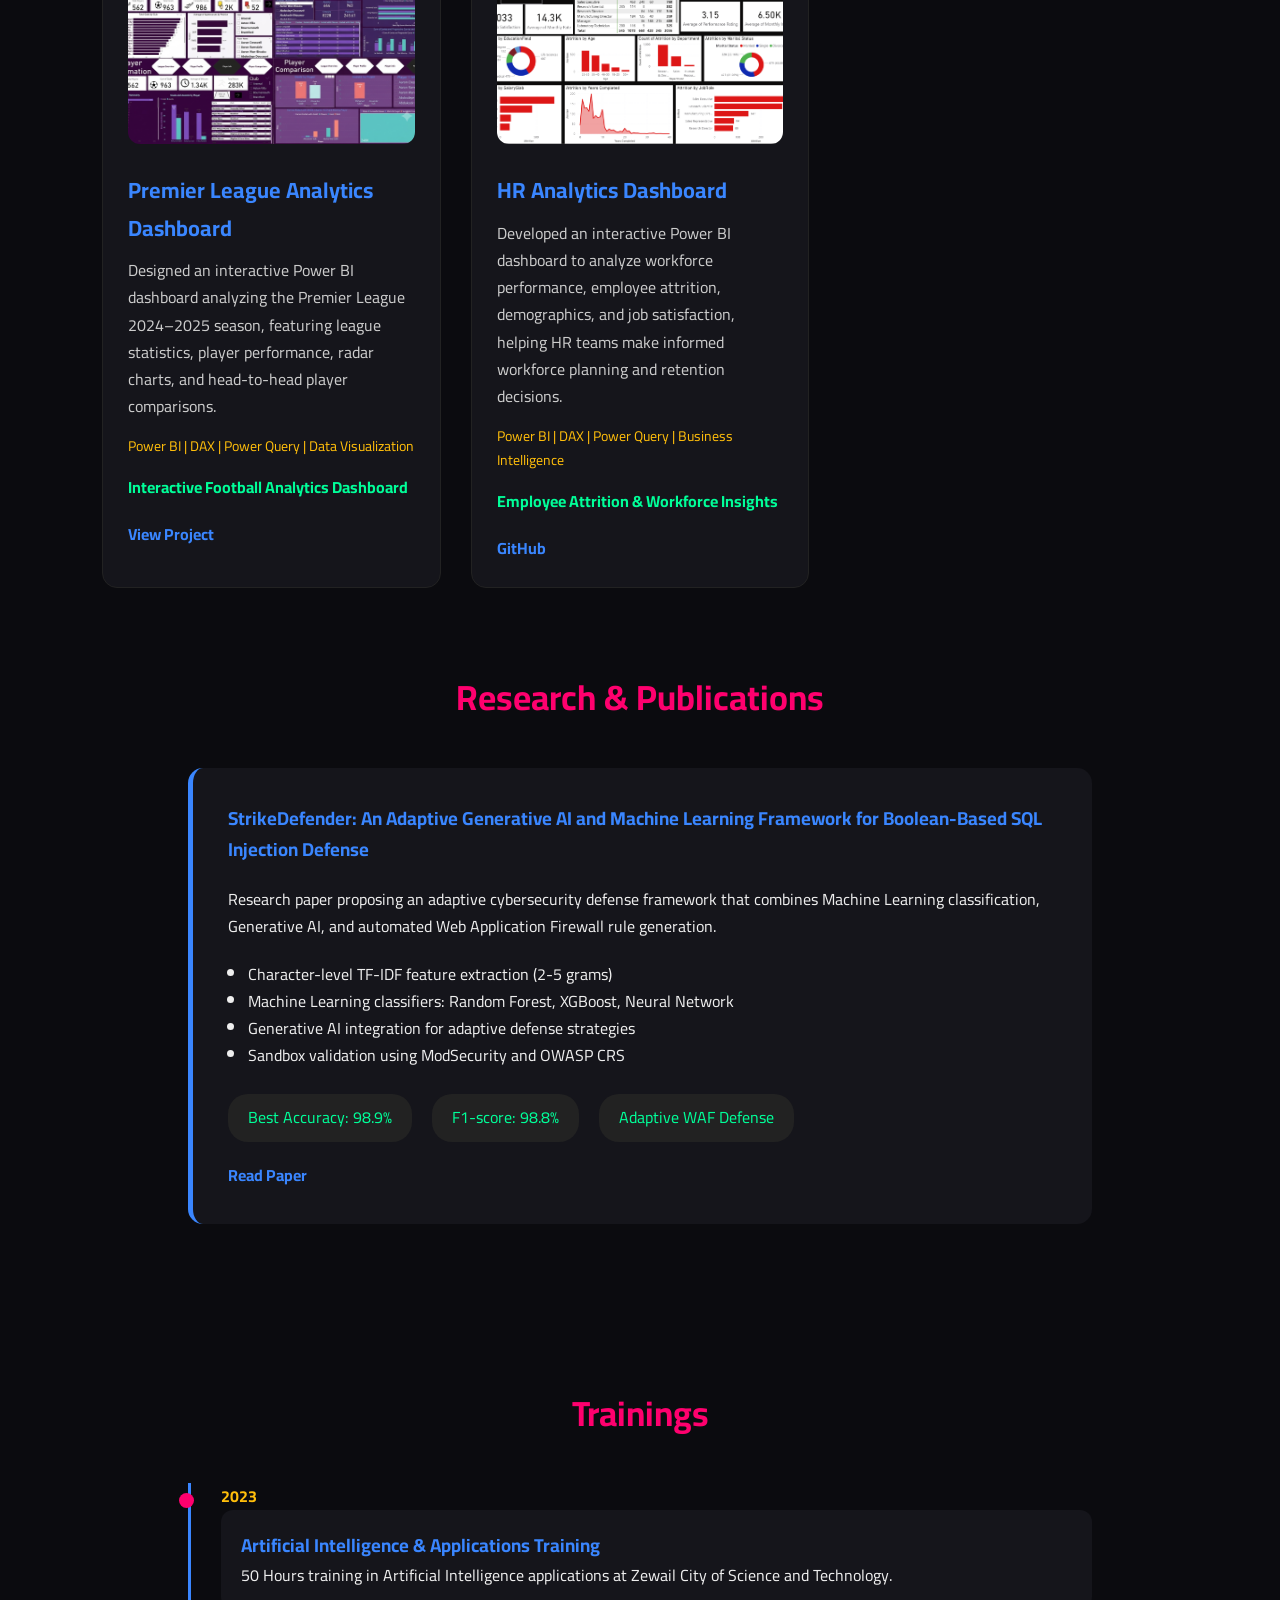
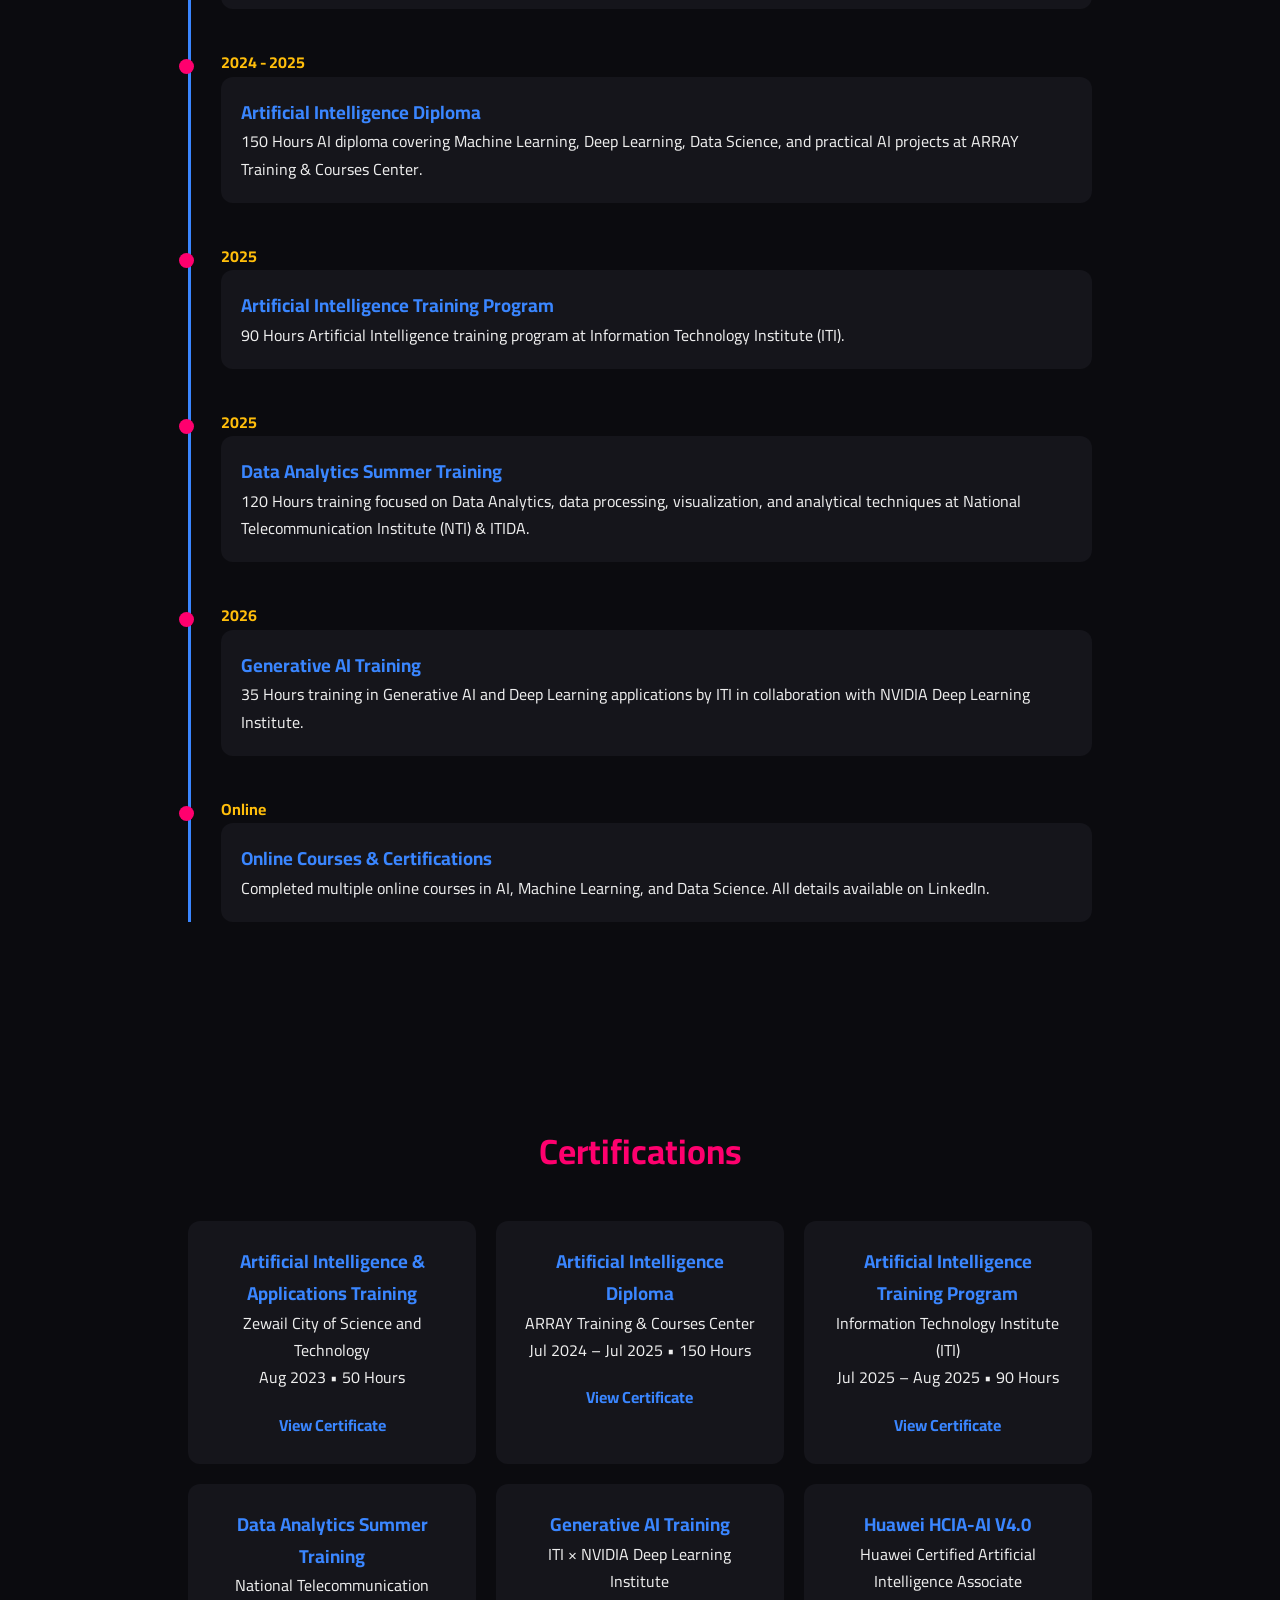
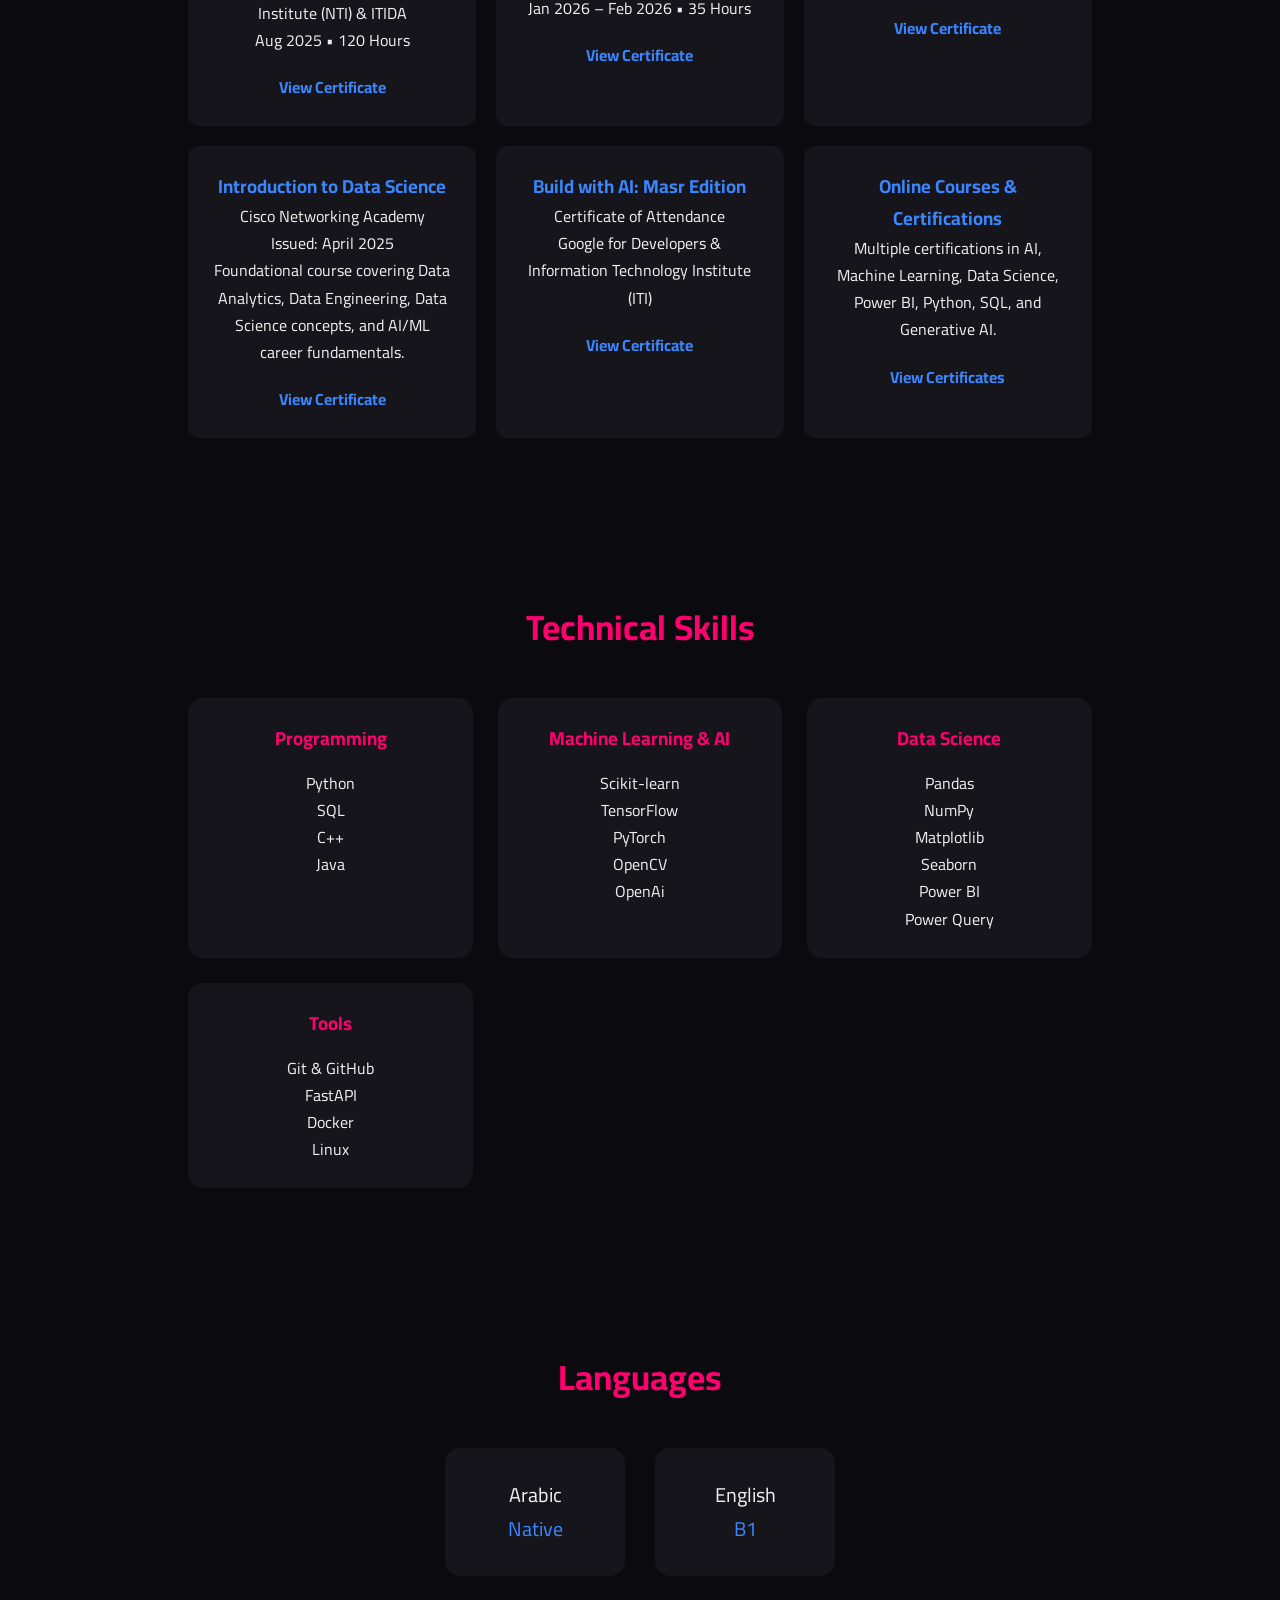
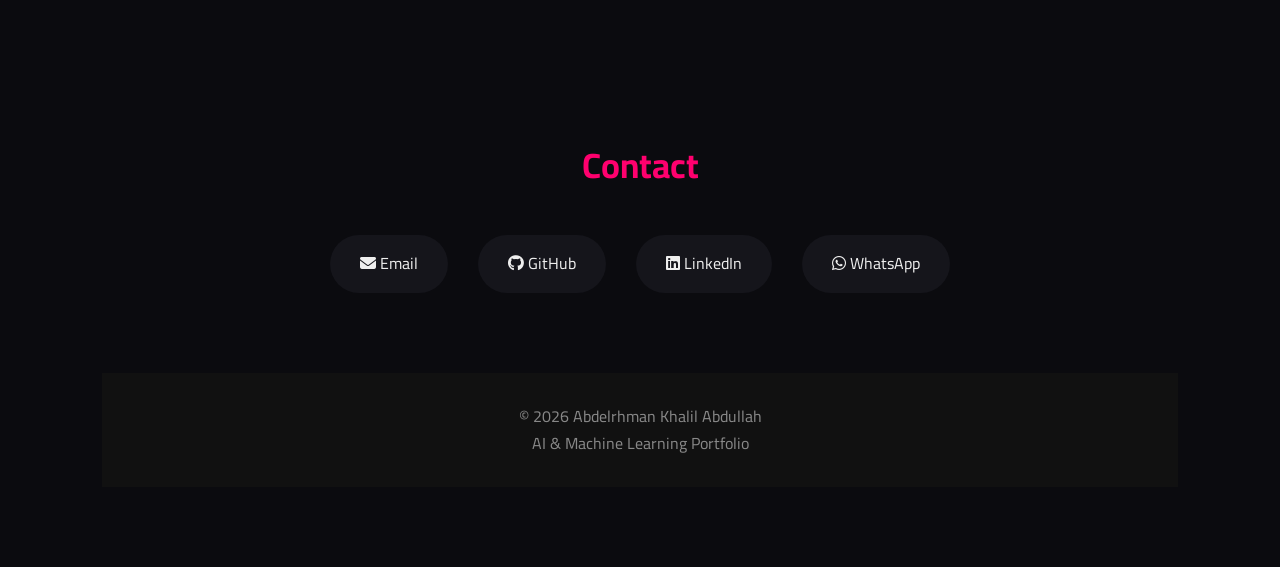
==== commit ed053c88: "Update index.html" ====
--- a/index.html
+++ b/index.html
@@ -1546,8 +1546,8 @@
 Scikit-learn<br>
 TensorFlow<br>
 PyTorch<br>
-XGBoost<br>
-OpenCV
+OpenCV<br>
+OpenAi    
 
 </p>
 
@@ -1575,7 +1575,8 @@
 NumPy<br>
 Matplotlib<br>
 Seaborn<br>
-Power BI
+Power BI<br>
+Power Query    
 
 </p>
 
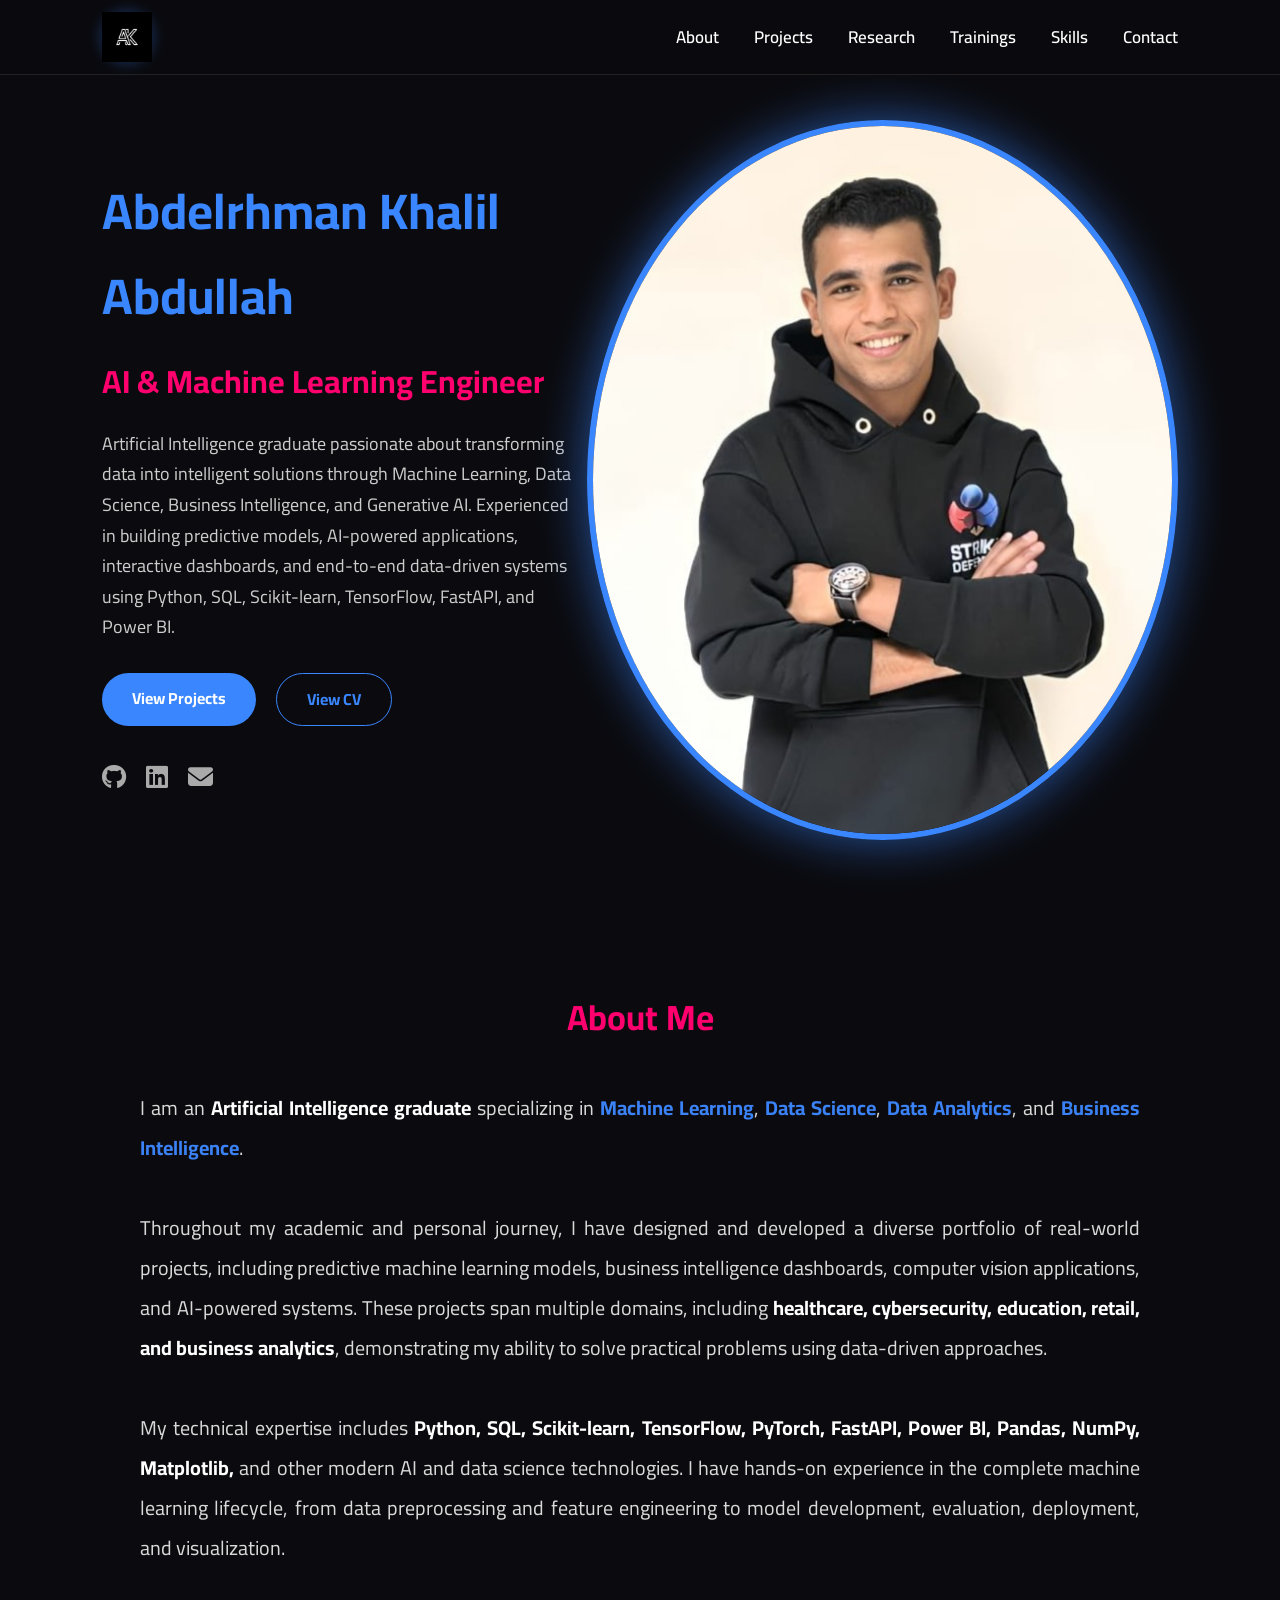
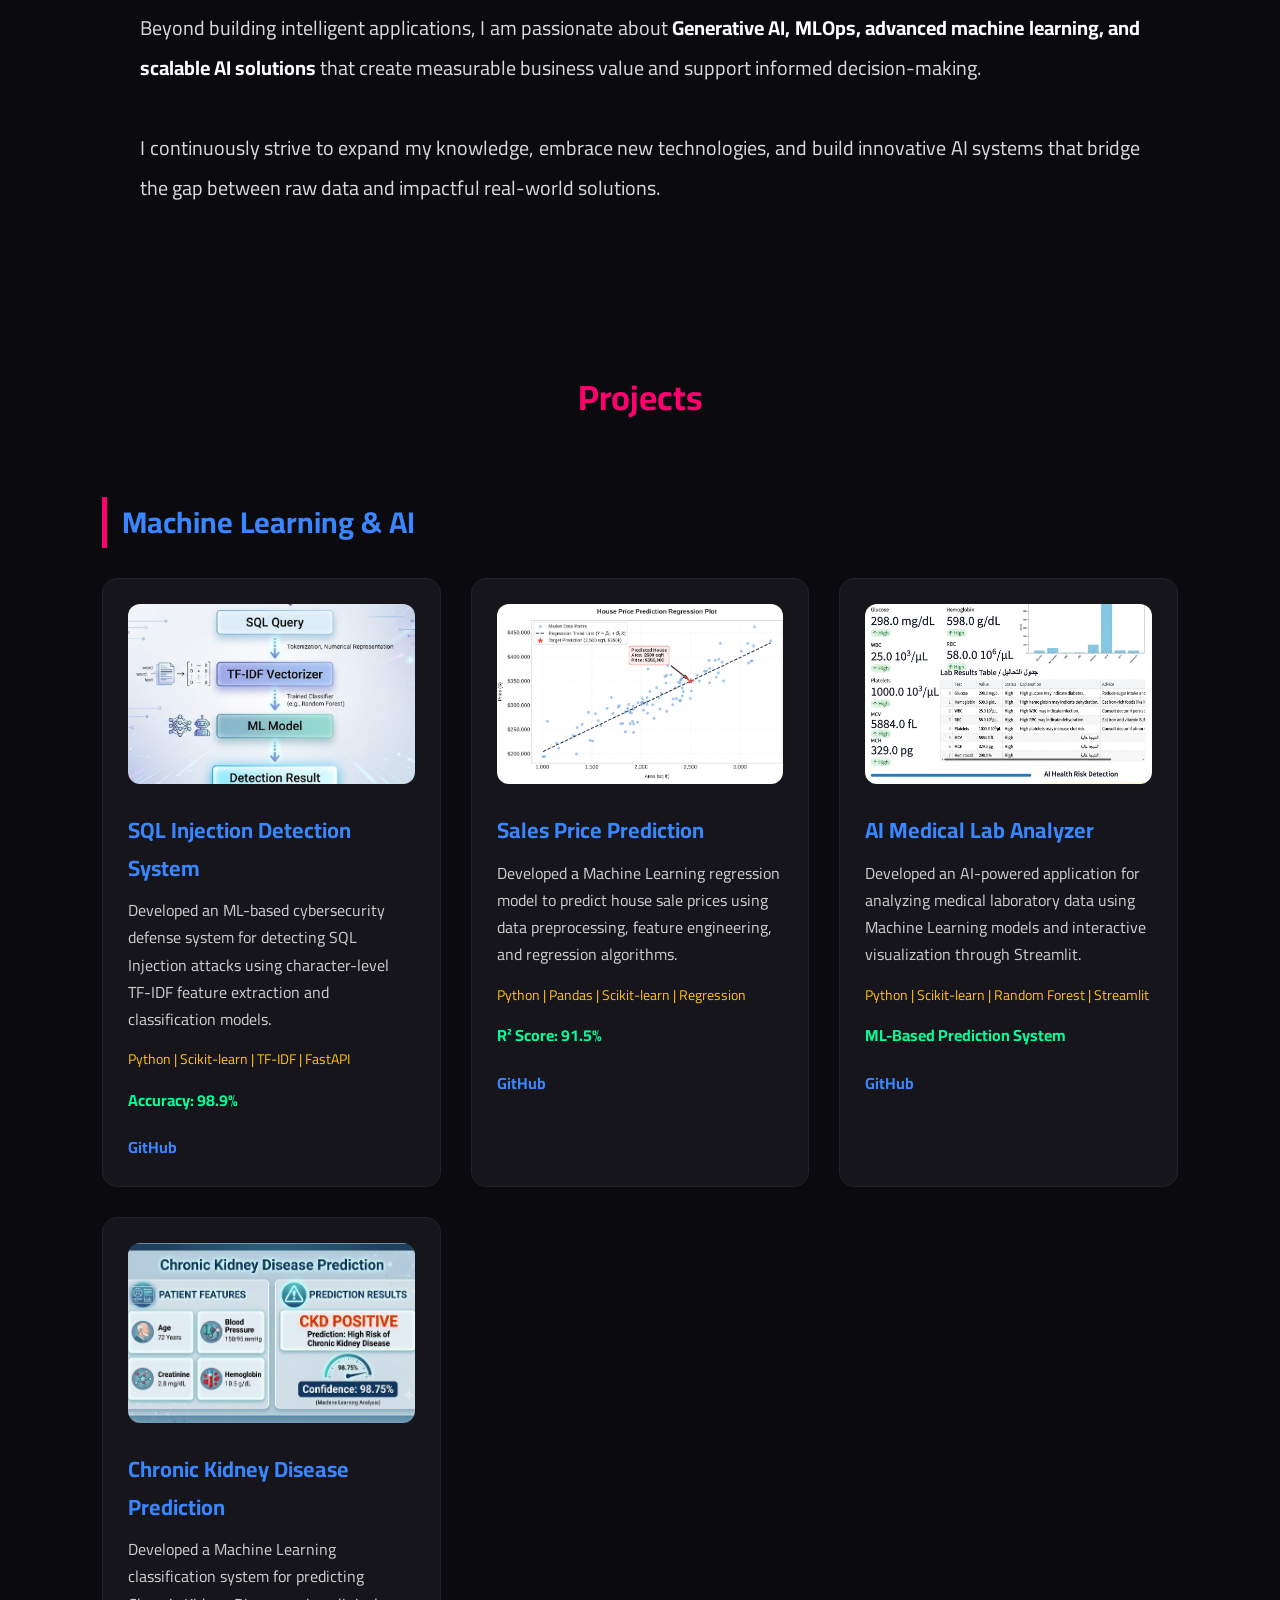
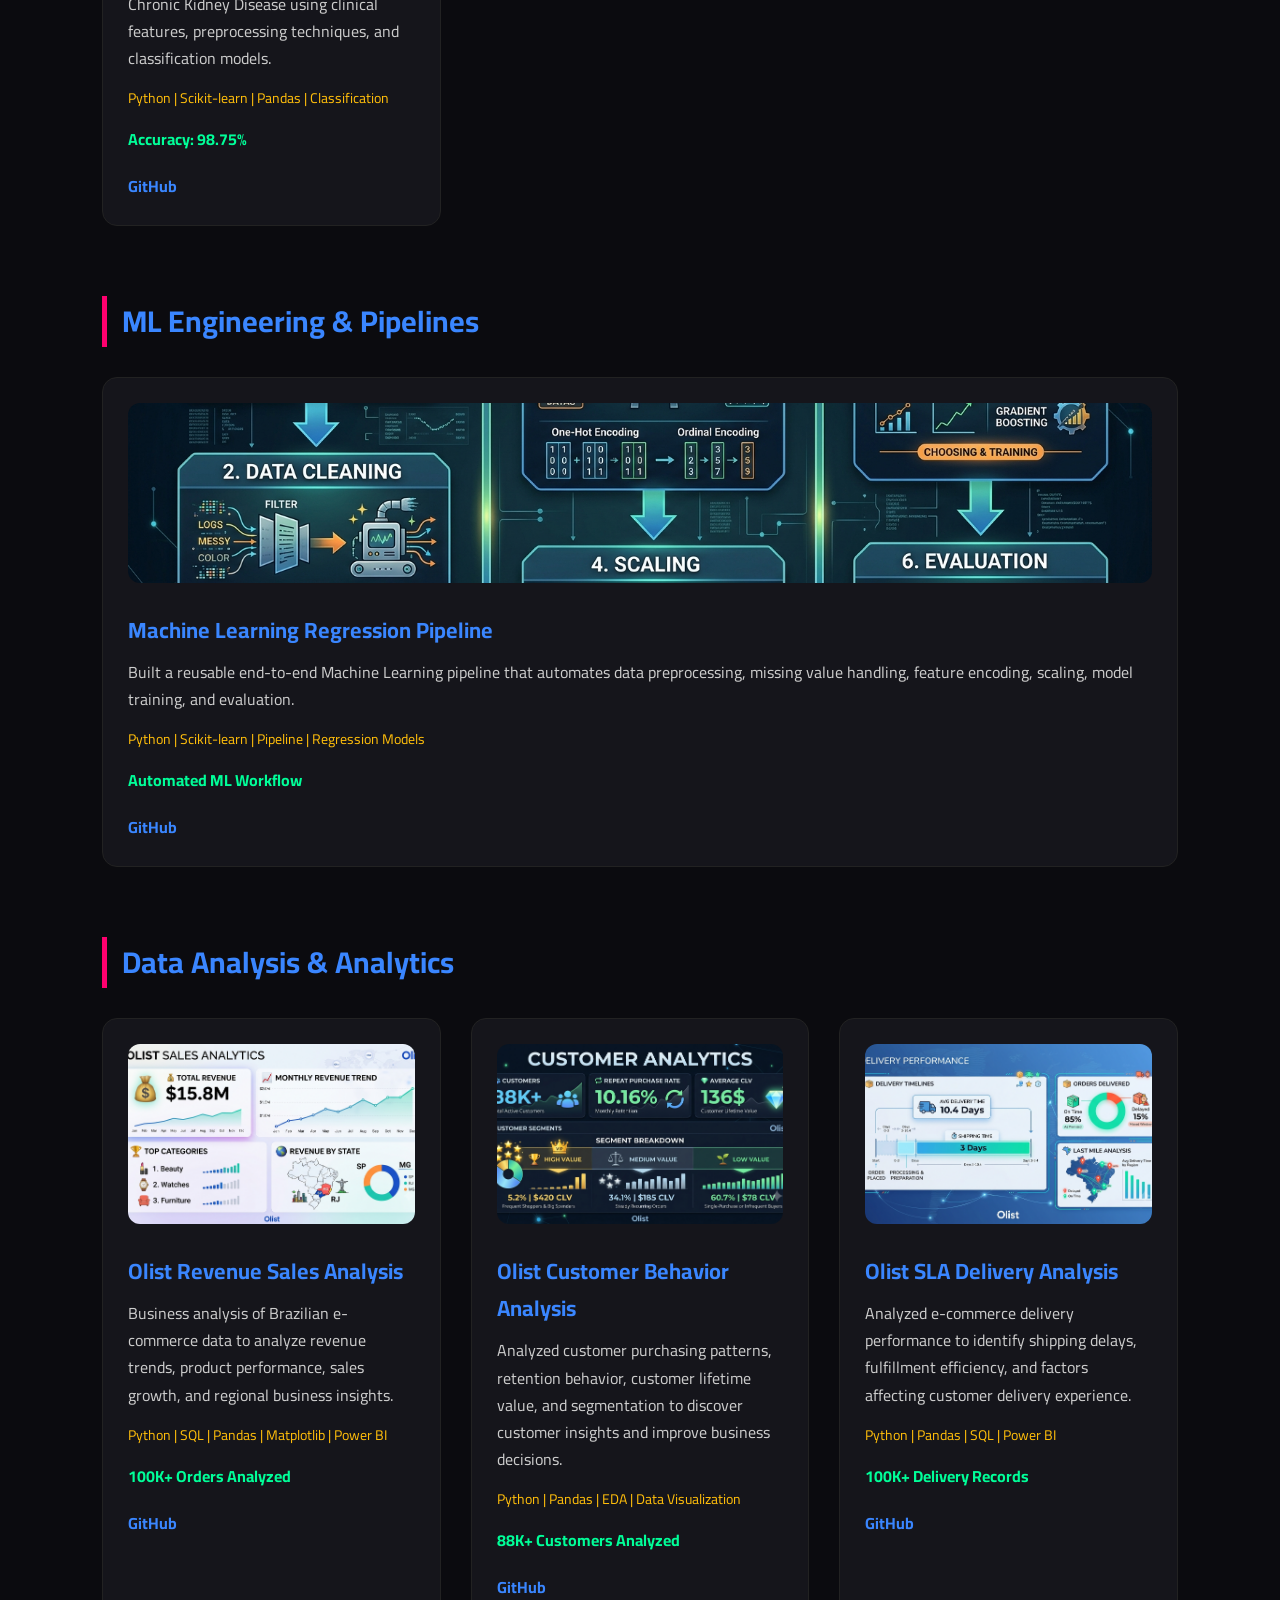
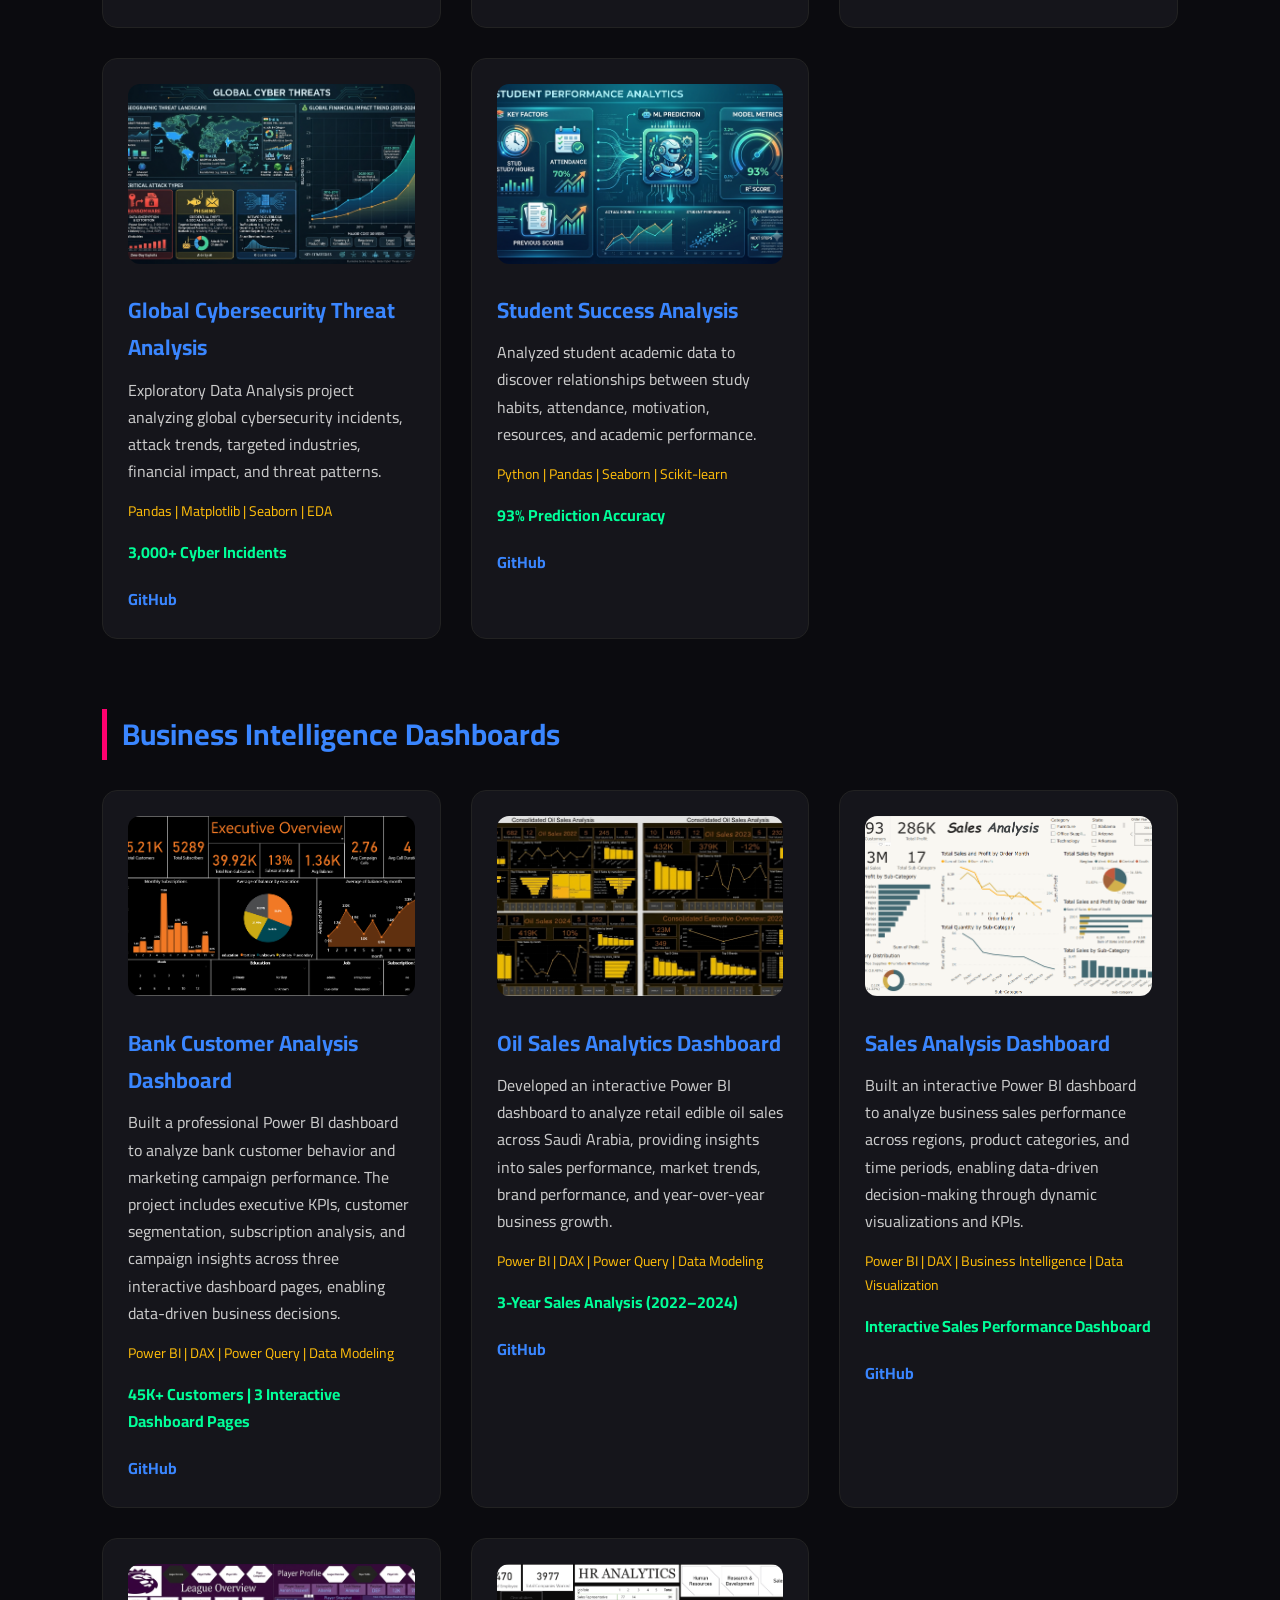
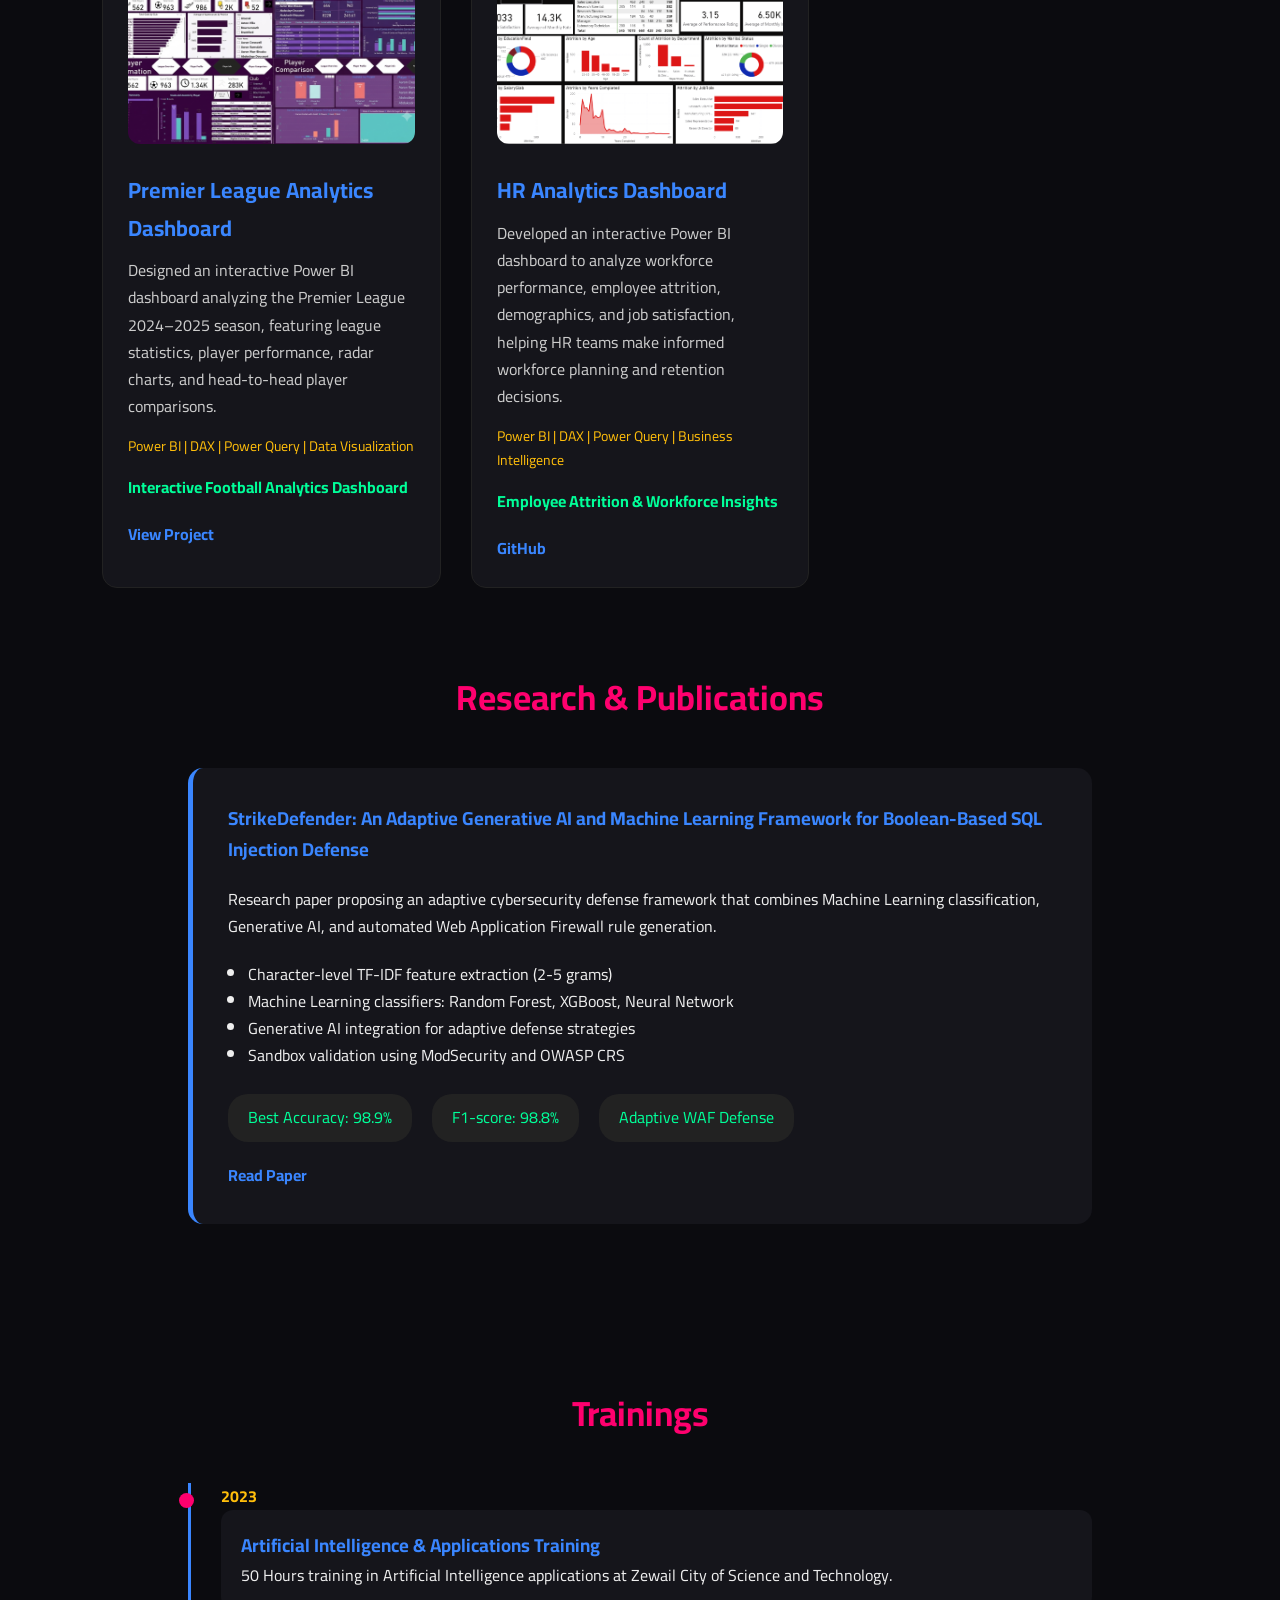
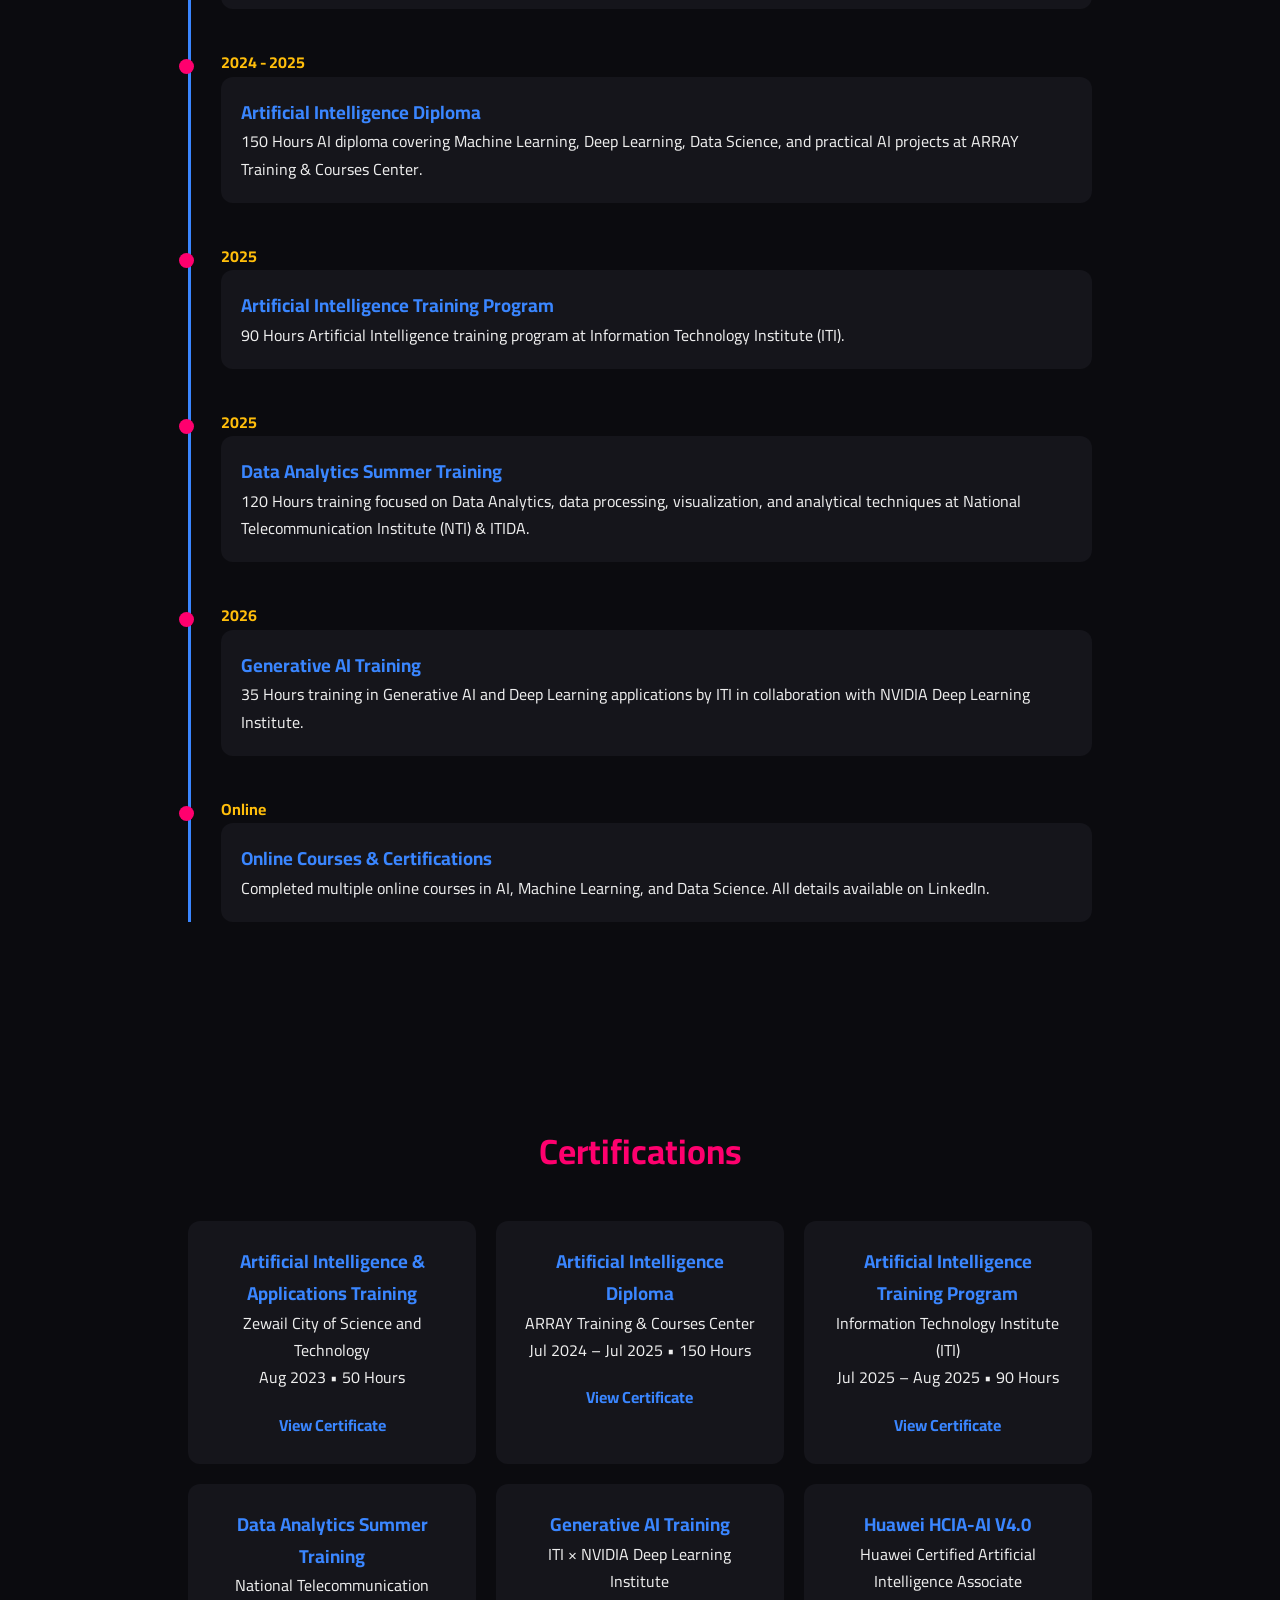
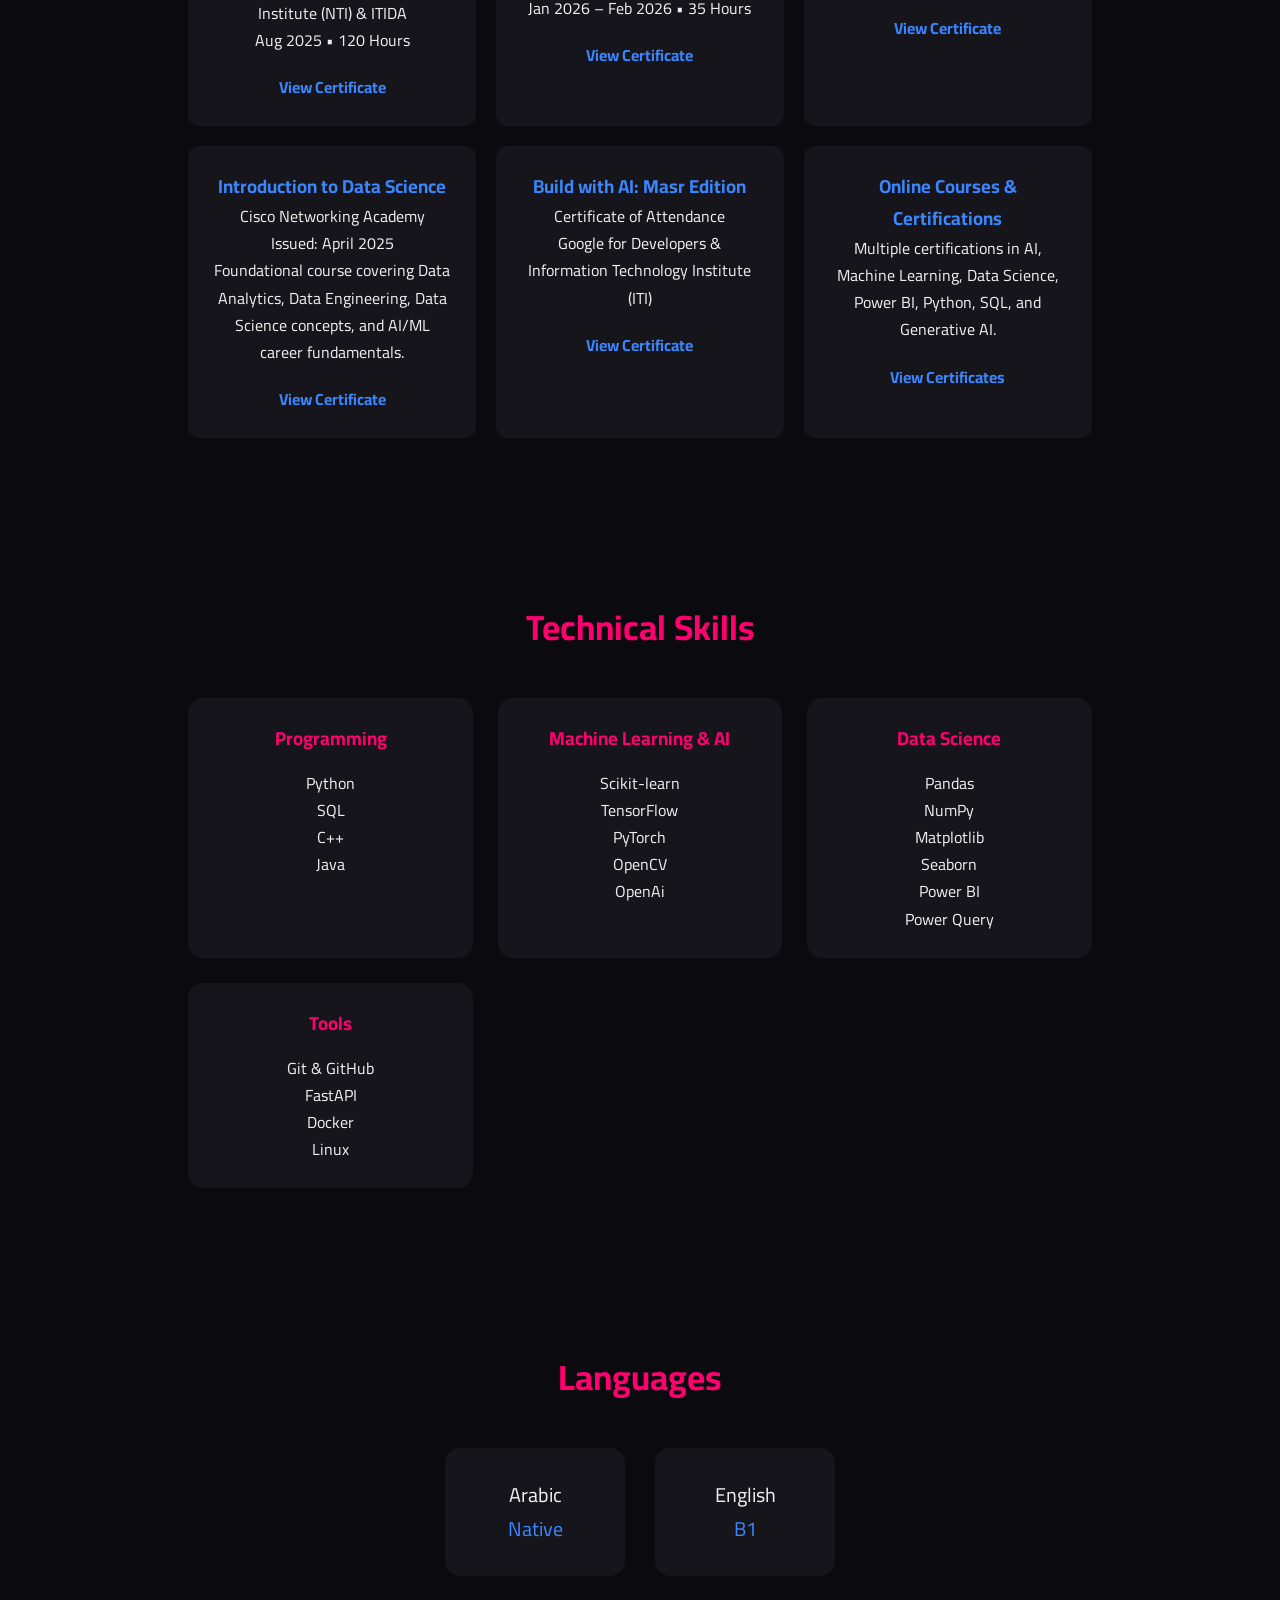
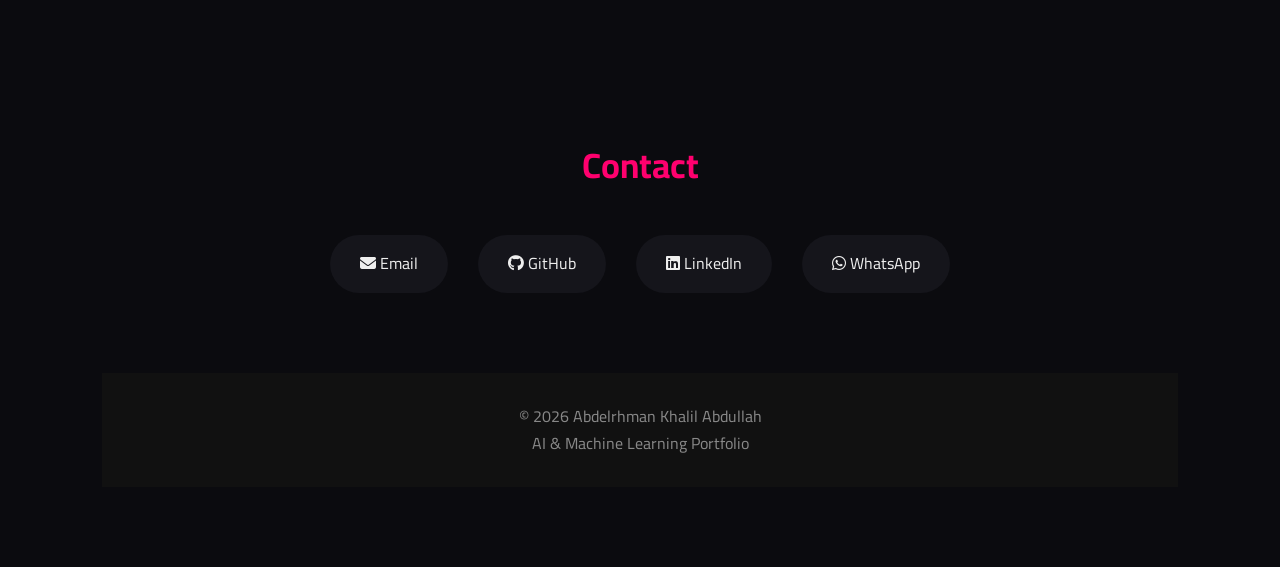
==== commit 133a62a1: "Update print statement from 'Hello' to 'Goodbye'" ====
--- a/index.html
+++ b/index.html
@@ -81,7 +81,7 @@
 
 
 <a href="CV.pdf" target="_blank" class="btn secondary">
-Download CV
+View CV
 </a>
 
 
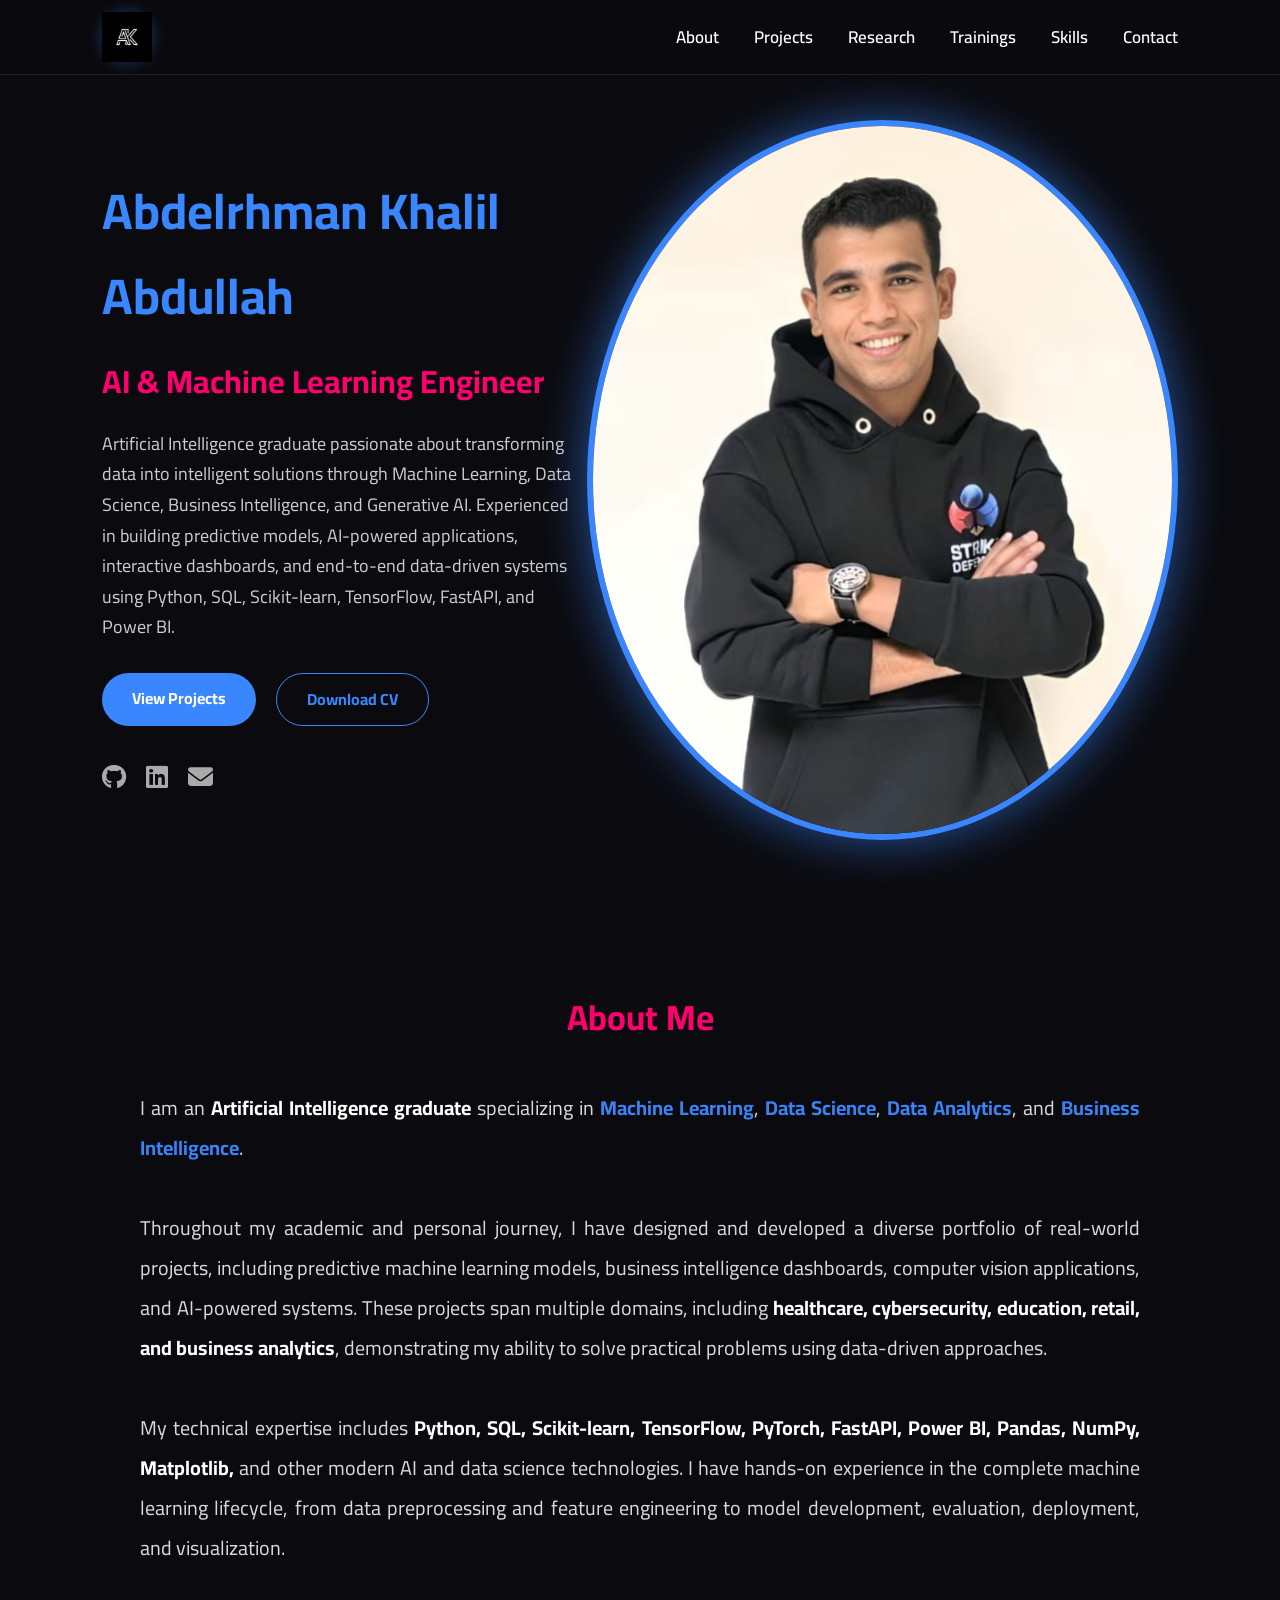
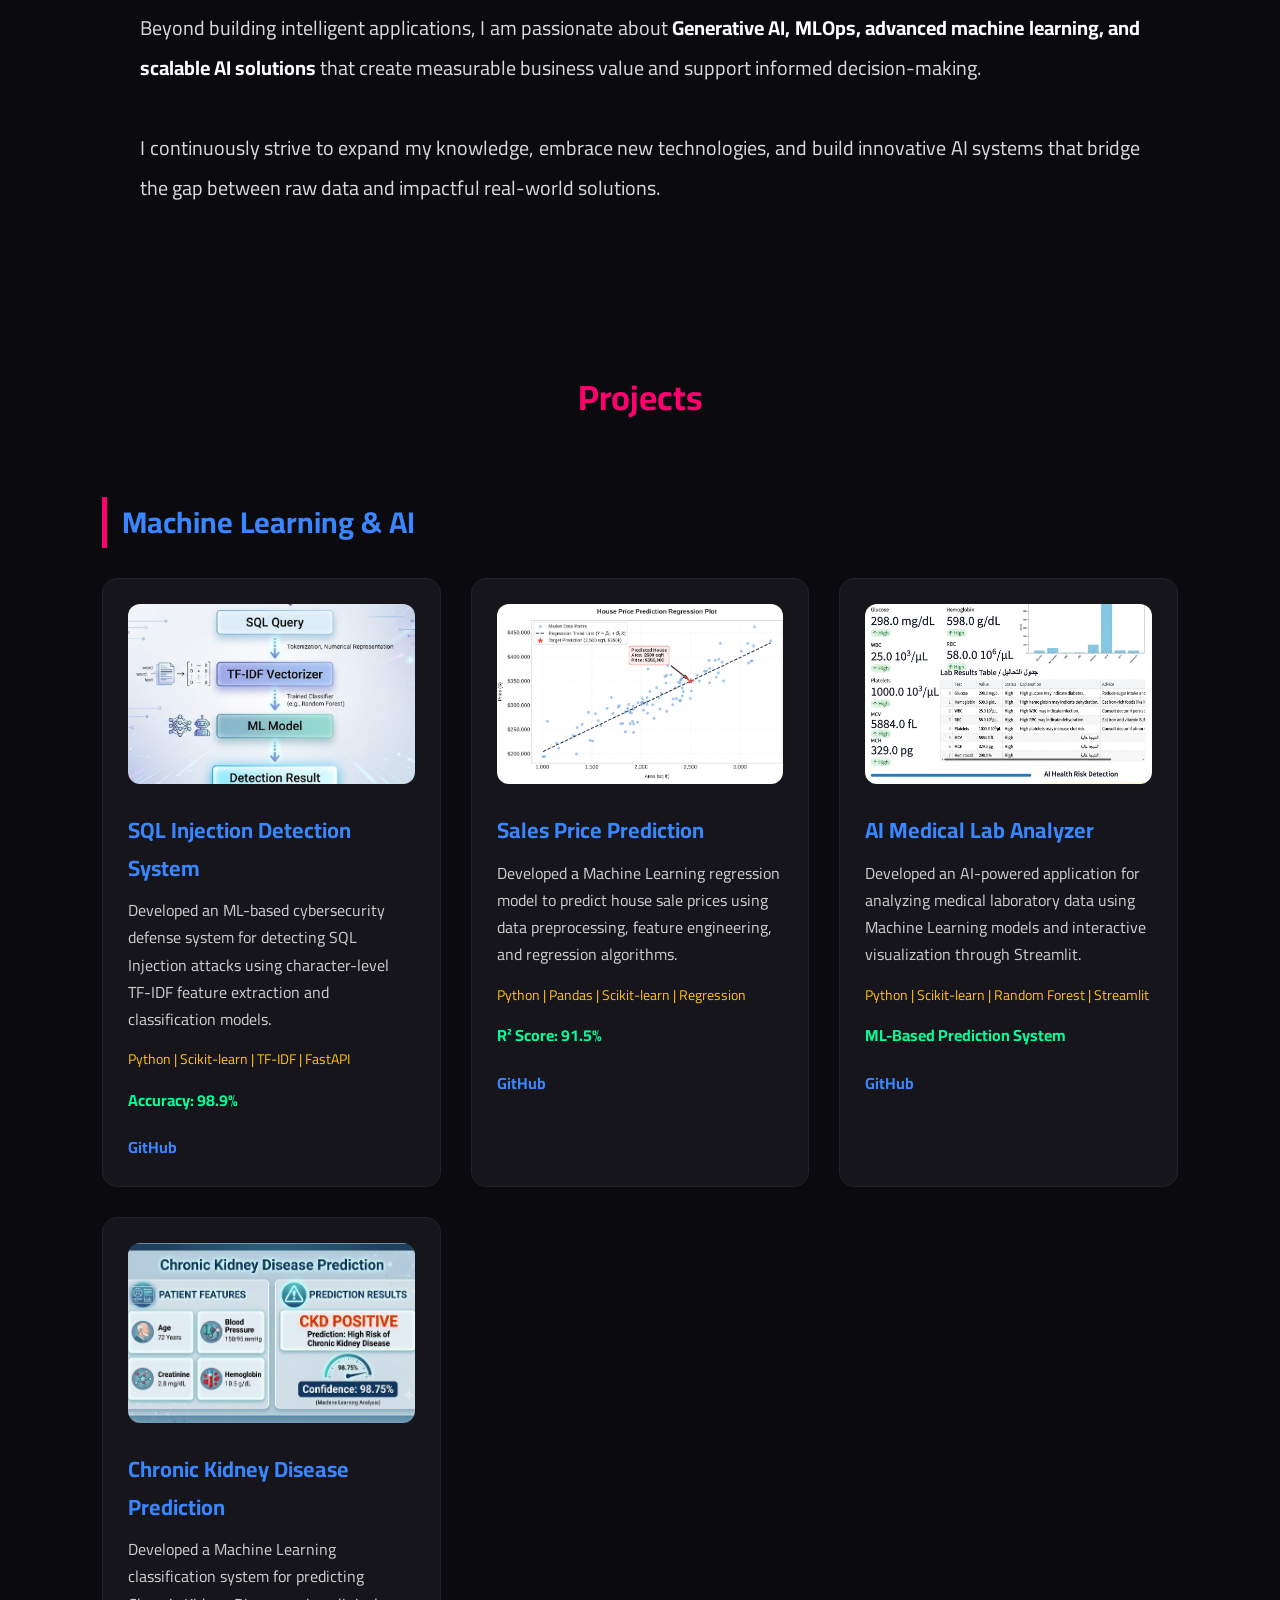
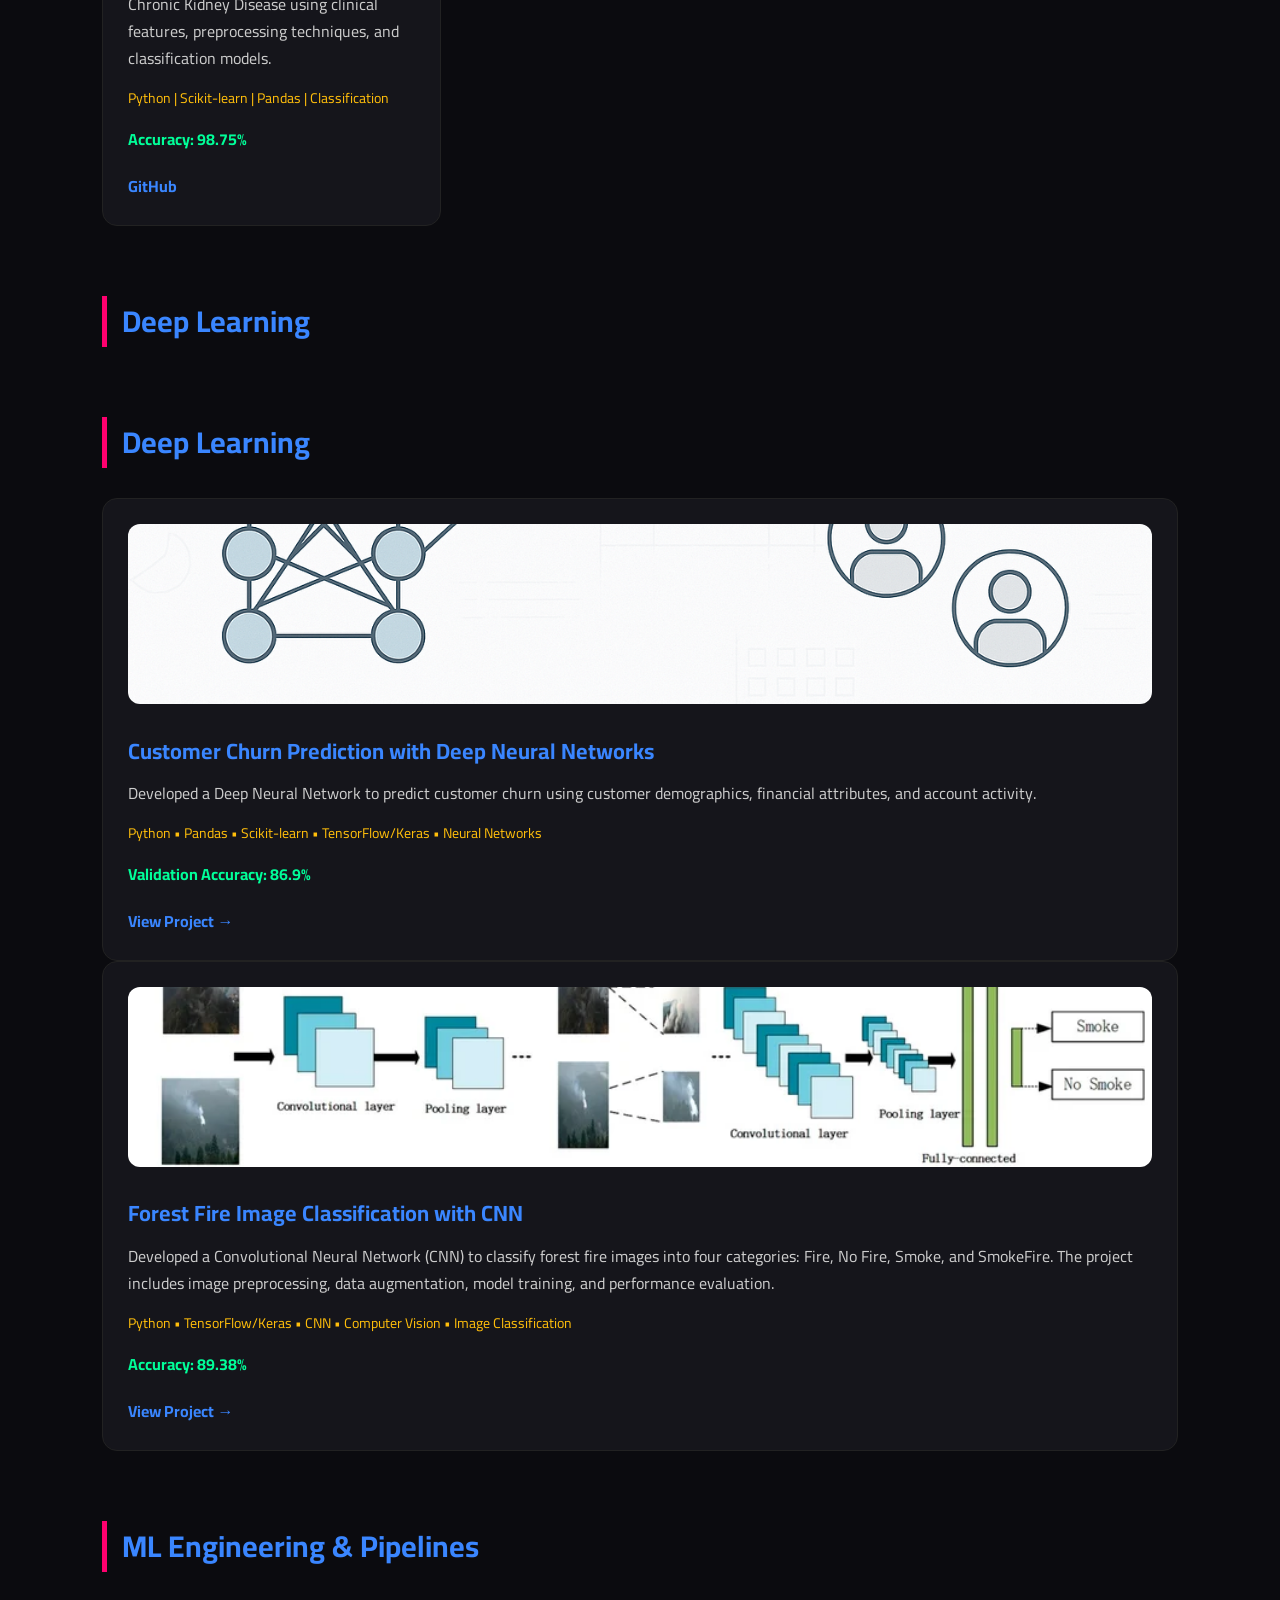
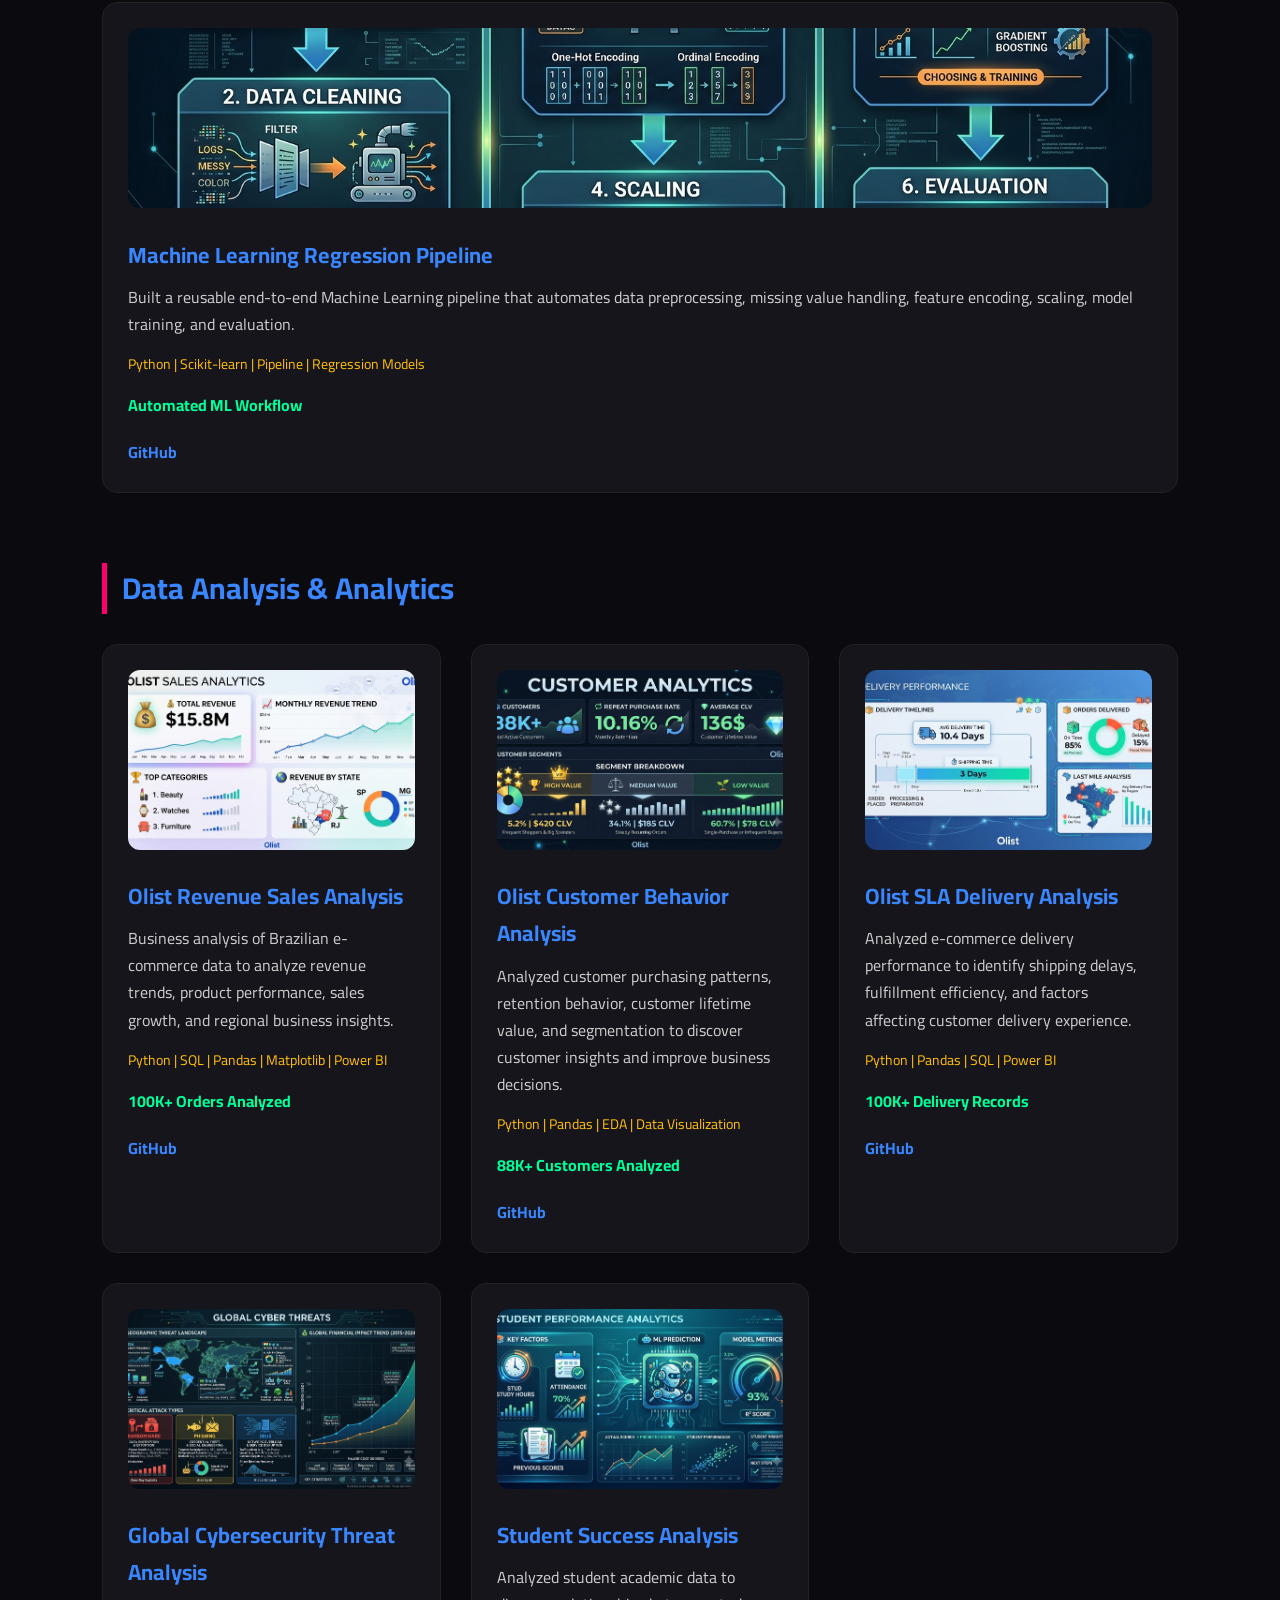
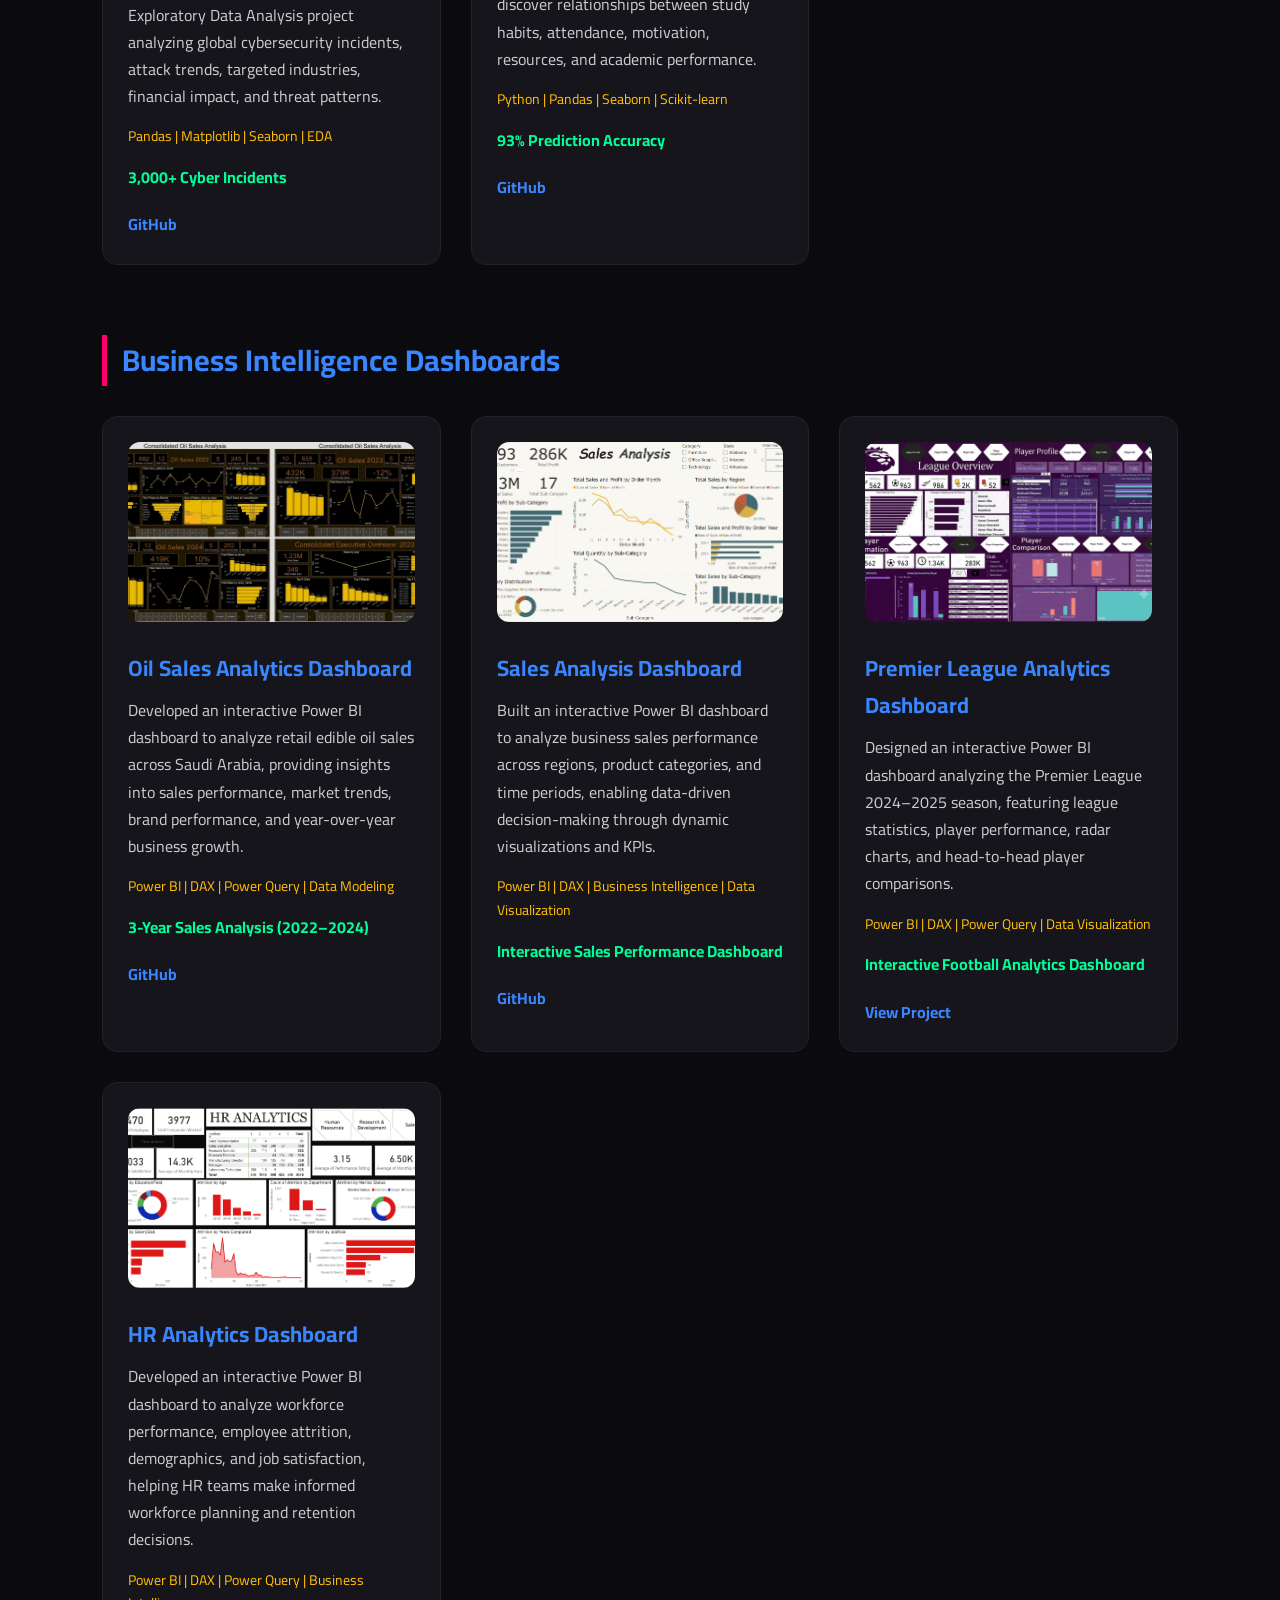
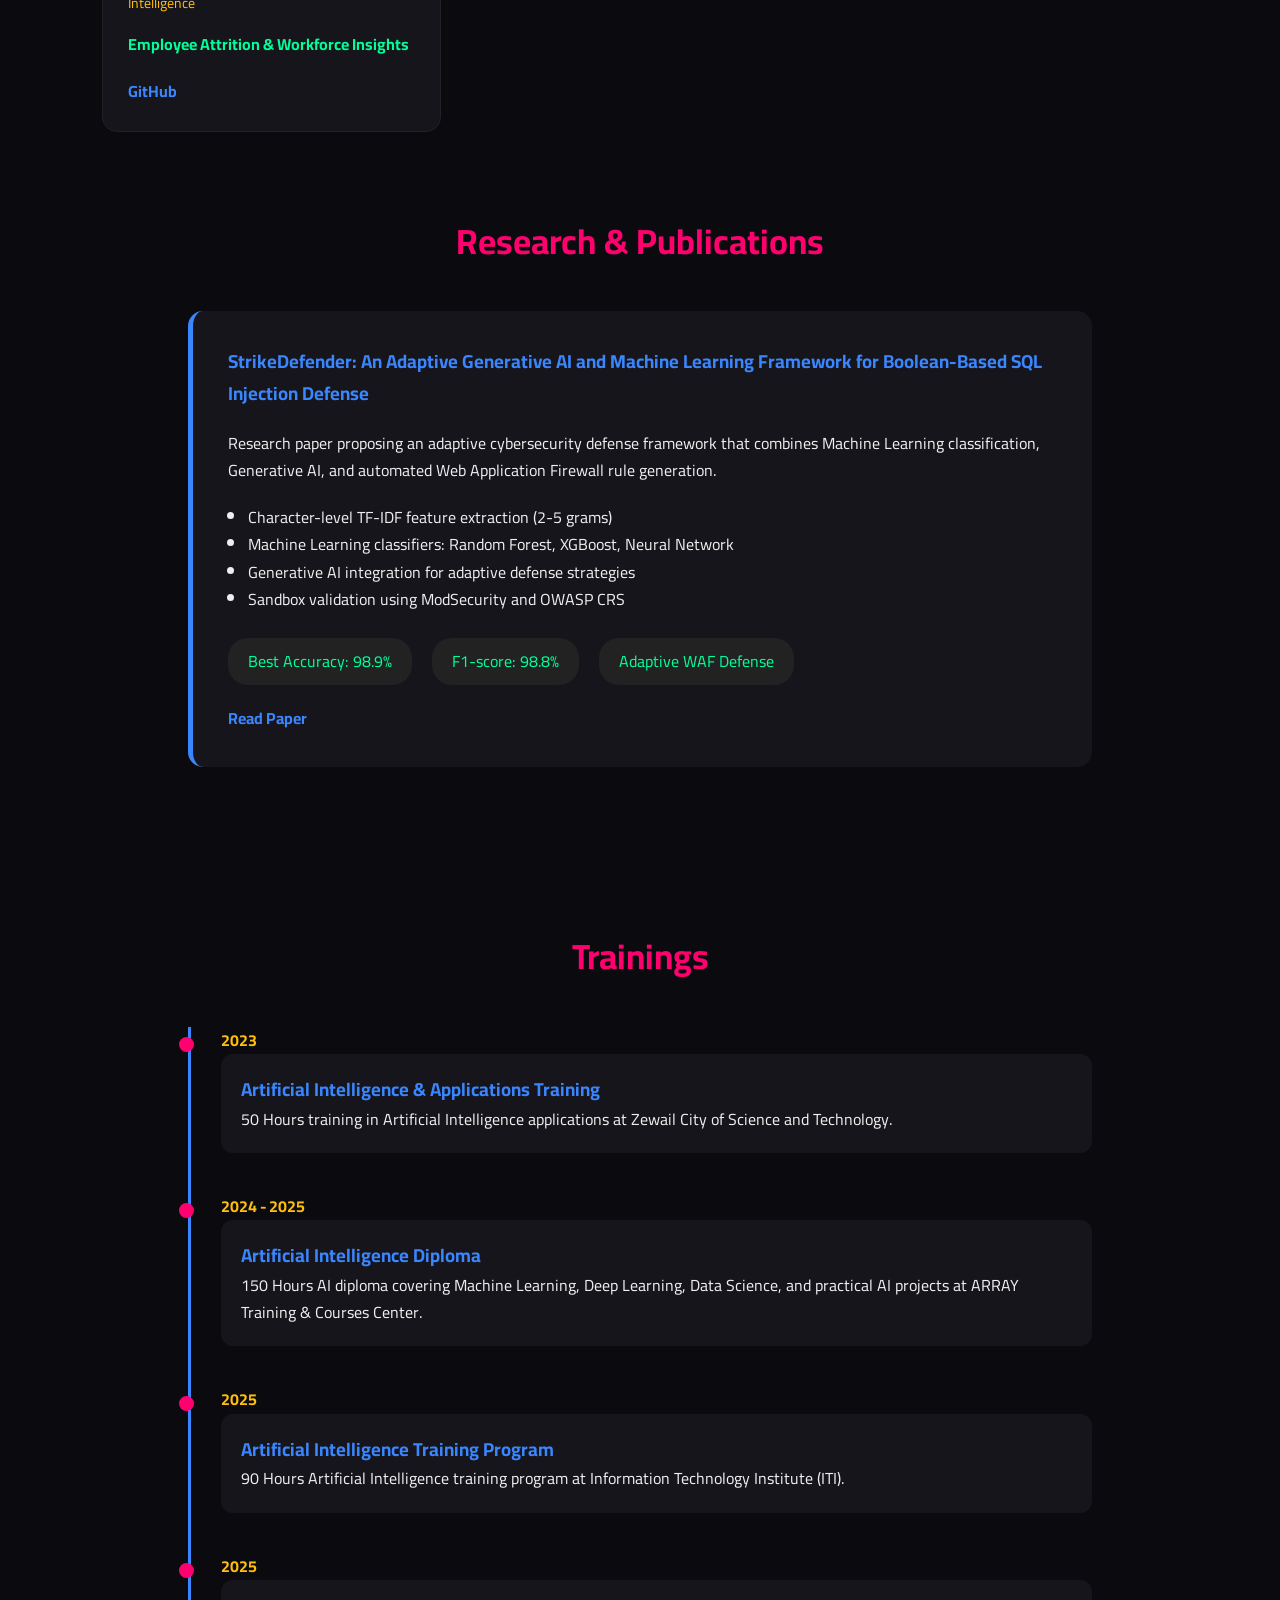
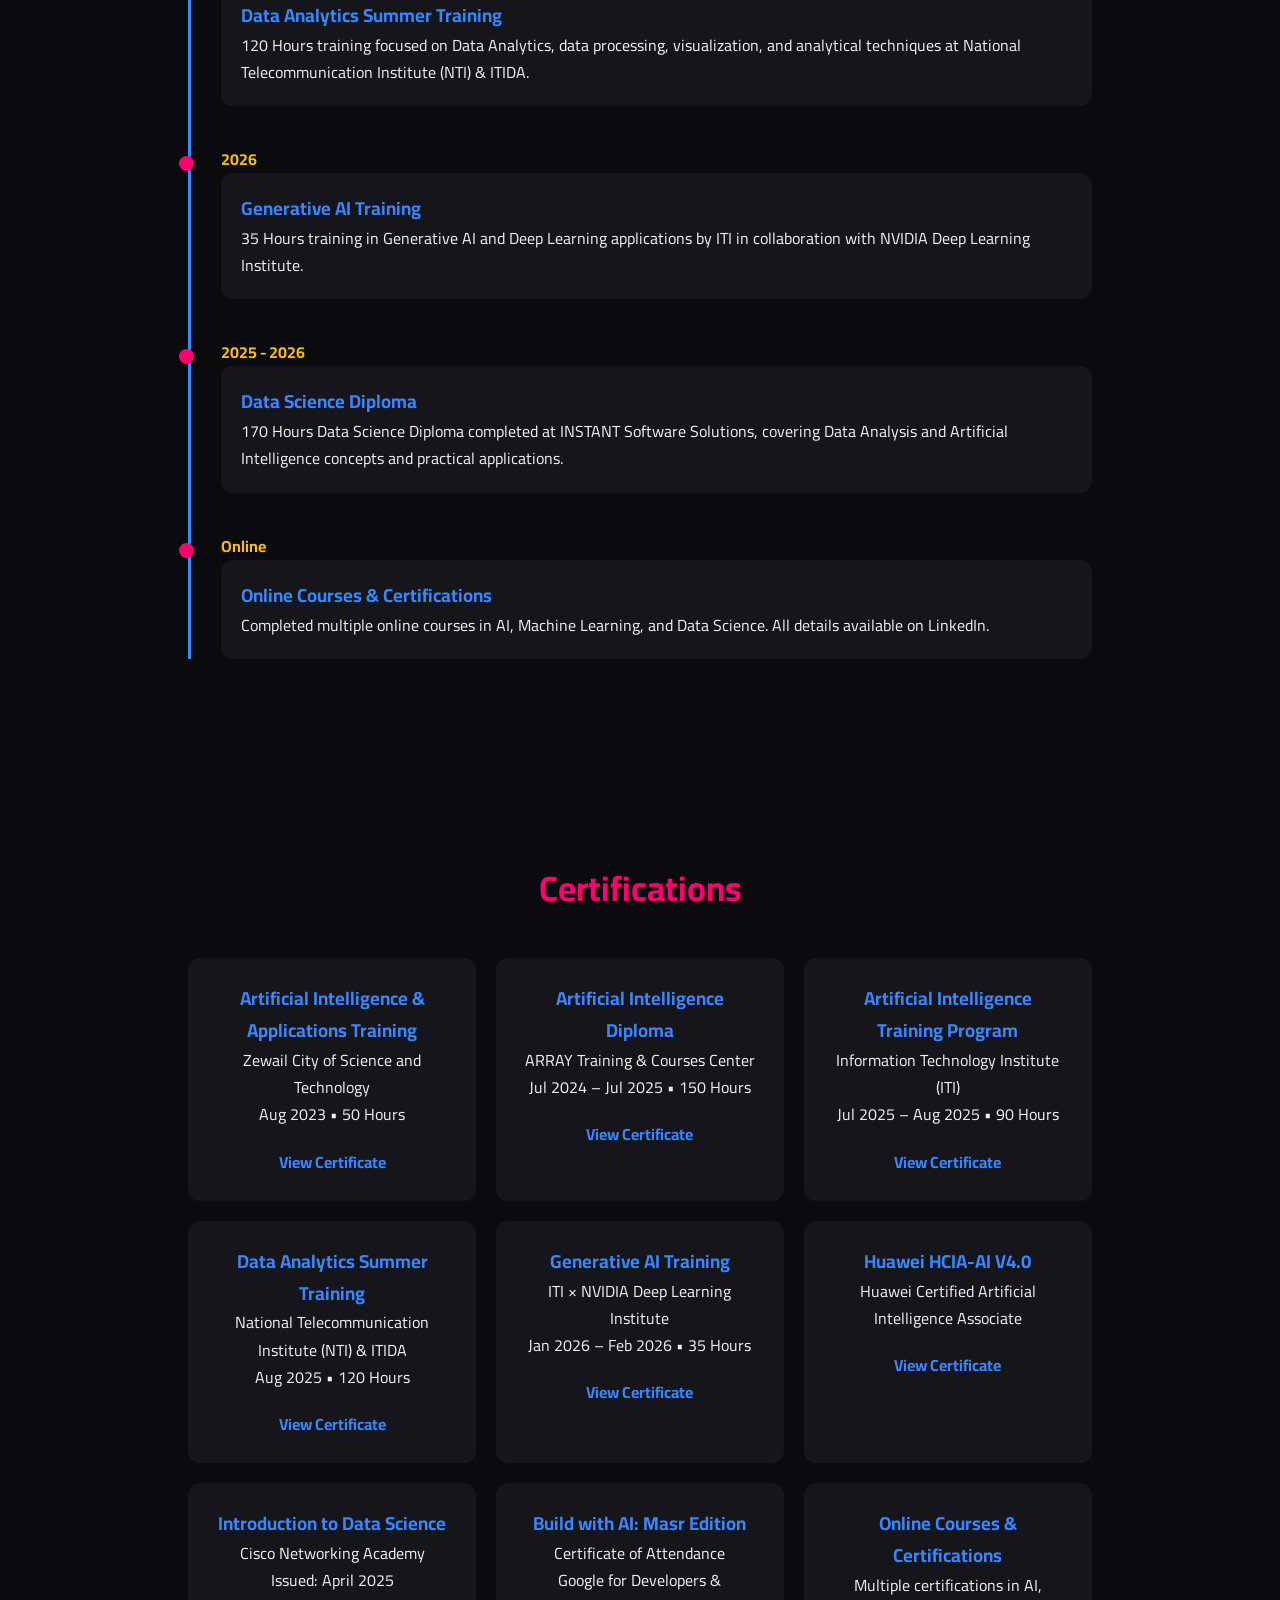
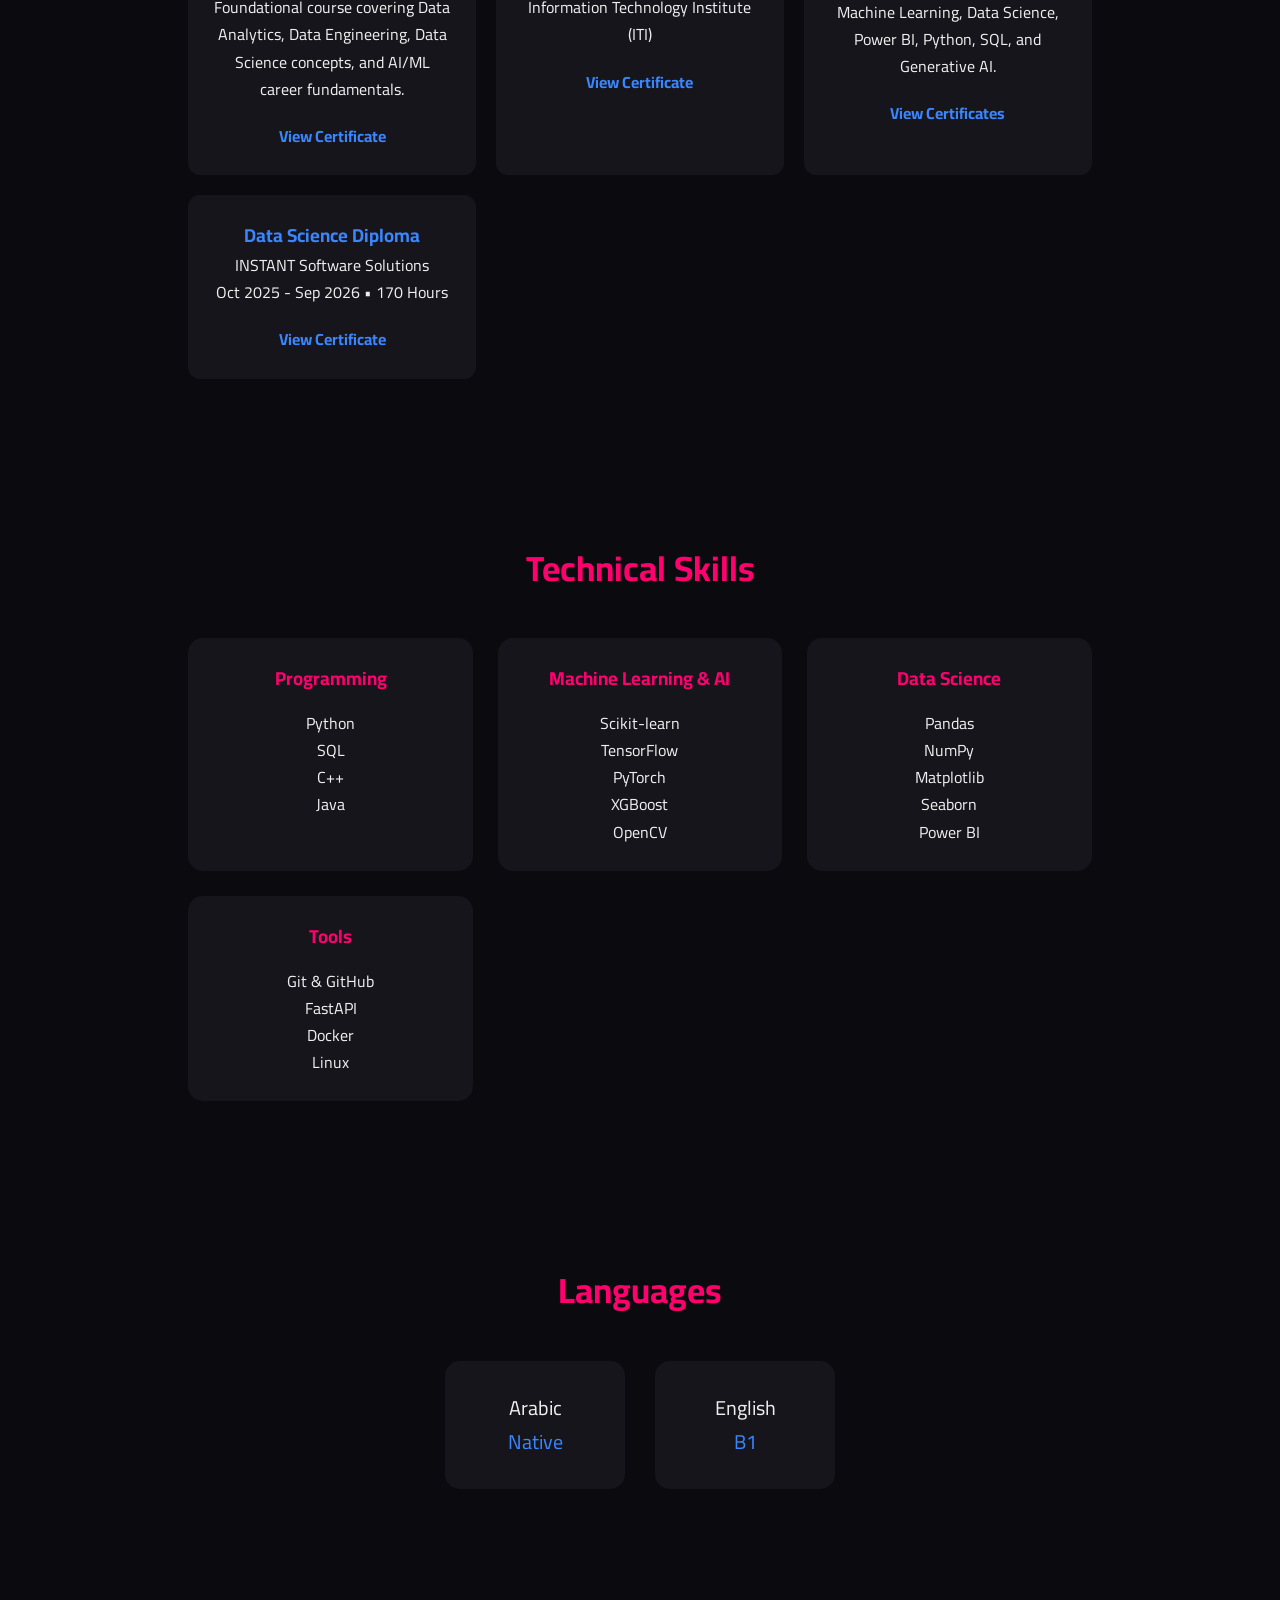
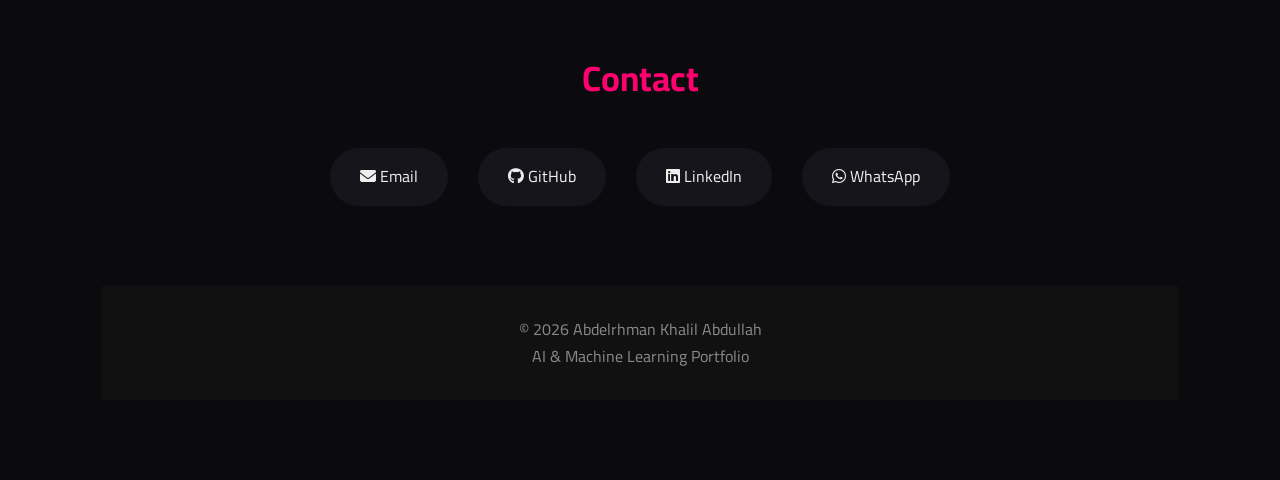
==== commit 1397d4e2: "portfolio updates" ====
--- a/index.html
+++ b/index.html
@@ -81,7 +81,7 @@
 
 
 <a href="CV.pdf" target="_blank" class="btn secondary">
-View CV
+Download CV
 </a>
 
 
@@ -395,7 +395,66 @@
 </div>
 
 
-
+<!-- ================= Deep Learning ================= -->
+
+
+<h3 class="project-category">Deep Learning</h3>
+
+<h3 class="project-category">Deep Learning</h3>
+
+<div class="projects-grid">
+
+    <div class="project-card">
+        <img src="ann.png" class="project-image">
+
+        <h3>Customer Churn Prediction with Deep Neural Networks</h3>
+
+        <p>
+            Developed a Deep Neural Network to predict customer churn using
+            customer demographics, financial attributes, and account activity.
+        </p>
+
+        <div class="tech">
+            Python • Pandas • Scikit-learn • TensorFlow/Keras • Neural Networks
+        </div>
+
+        <div class="metric">
+            Validation Accuracy: 86.9%
+        </div>
+
+        <a href="https://github.com/ABDELRHMAN4004/customer-churn-deep-learning" class="project-link" target="_blank">
+            View Project →
+        </a>
+    </div>
+
+</div>
+
+
+
+<div class="project-card">
+    <img src="forest-fire-cnn.webp" class="project-image">
+
+    <h3>Forest Fire Image Classification with CNN</h3>
+
+    <p>
+        Developed a Convolutional Neural Network (CNN) to classify forest fire
+        images into four categories: Fire, No Fire, Smoke, and SmokeFire.
+        The project includes image preprocessing, data augmentation, model
+        training, and performance evaluation.
+    </p>
+
+    <div class="tech">
+        Python • TensorFlow/Keras • CNN • Computer Vision • Image Classification
+    </div>
+
+    <div class="metric">
+        Accuracy: 89.38%
+    </div>
+
+    <a href="https://github.com/ABDELRHMAN4004/forest-fire-classification-cnn" class="project-link" target="_blank">
+        View Project →
+    </a>
+</div>
 
 
 <!-- ================= ML TOOLS & PIPELINES ================= -->
@@ -747,52 +806,7 @@
 <div class="projects-grid">
 
 
-<!-- Bank Customer Analysis Dashboard -->
-
-<div class="project-card">
-
-    <img src="Bank_Customer_Analysis.png"
-         class="project-image">
-
-    <h3>
-        Bank Customer Analysis Dashboard
-    </h3>
-
-    <p>
-
-        Built a professional Power BI dashboard to analyze bank customer behavior and
-        marketing campaign performance. The project includes executive KPIs, customer
-        segmentation, subscription analysis, and campaign insights across three
-        interactive dashboard pages, enabling data-driven business decisions.
-
-    </p>
-
-    <div class="tech">
-
-        Power BI |
-        DAX |
-        Power Query |
-        Data Modeling
-
-    </div>
-
-    <div class="metric">
-
-        45K+ Customers | 3 Interactive Dashboard Pages
-
-    </div>
-
-    <a href="https://github.com/ABDELRHMAN4004/bank-full-dashboard"
-       target="_blank"
-       class="project-link">
-
-        GitHub
-
-    </a>
-
-</div>
-
-    
+
 
 <!-- Oil Sales Dashboard -->
 
@@ -840,6 +854,8 @@
 </div>
 
 
+    
+
 <!-- Sales Dashboard -->
 
 <div class="project-card">
@@ -1252,6 +1268,27 @@
 
 </div>
 
+
+<div class="timeline-item">
+
+    <div class="timeline-date">
+        2025 - 2026
+    </div>
+
+    <div class="timeline-content">
+
+        <h3>
+            Data Science Diploma
+        </h3>
+
+        <p>
+            170 Hours Data Science Diploma completed at INSTANT Software Solutions,
+            covering Data Analysis and Artificial Intelligence concepts and practical applications.
+        </p>
+
+    </div>
+
+</div>
 
 
 
@@ -1488,6 +1525,30 @@
     </div>
 
 
+
+    <div class="small-card">
+
+        <h3>
+            Data Science Diploma
+        </h3>
+
+        <p>
+            INSTANT Software Solutions<br>
+            Oct 2025 - Sep 2026 • 170 Hours 
+        </p>
+
+        <a href="instant.png"
+        target="_blank"
+        class="project-link">
+            View Certificate
+        </a>
+
+    </div>
+
+
+
+
+
     
 </div>
 
@@ -1546,8 +1607,8 @@
 Scikit-learn<br>
 TensorFlow<br>
 PyTorch<br>
-OpenCV<br>
-OpenAi    
+XGBoost<br>
+OpenCV
 
 </p>
 
@@ -1575,8 +1636,7 @@
 NumPy<br>
 Matplotlib<br>
 Seaborn<br>
-Power BI<br>
-Power Query    
+Power BI
 
 </p>
 
@@ -1784,4 +1844,4 @@
 
 </body>
 
-</html>
+</html>
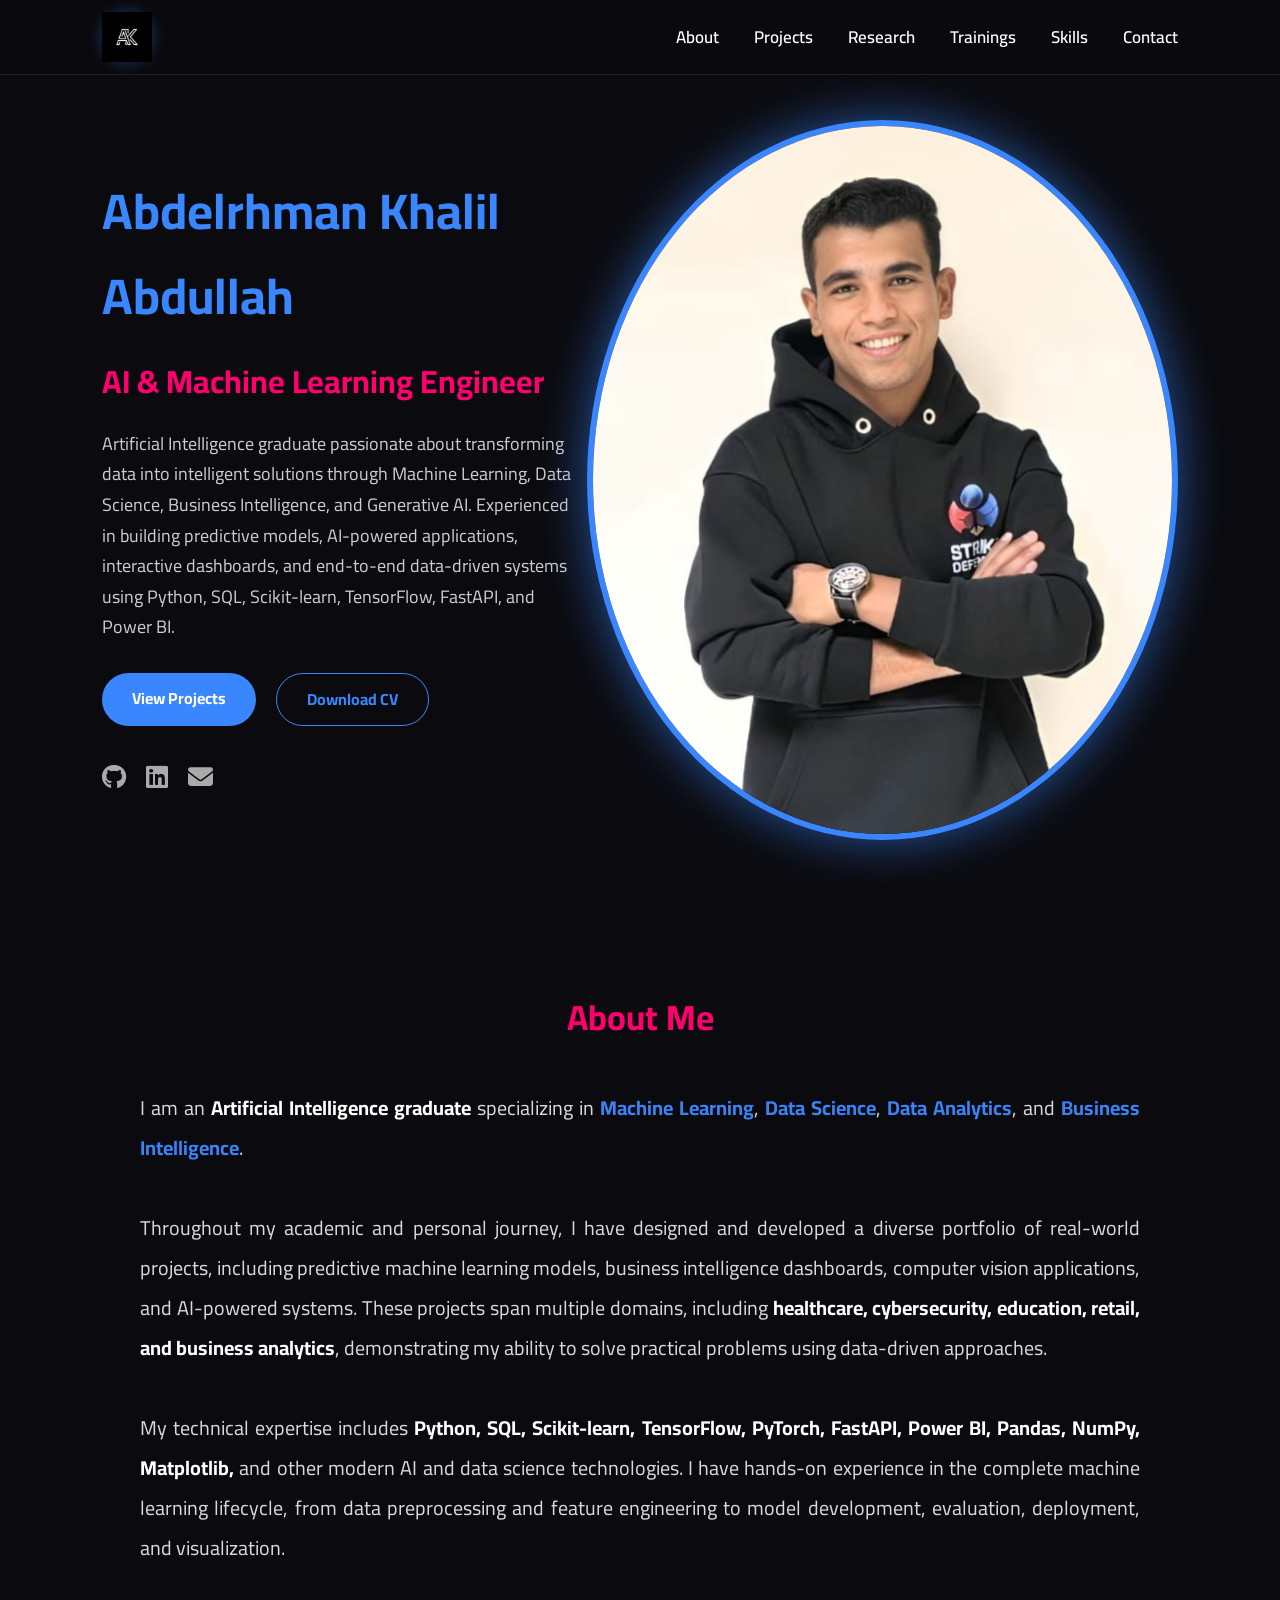
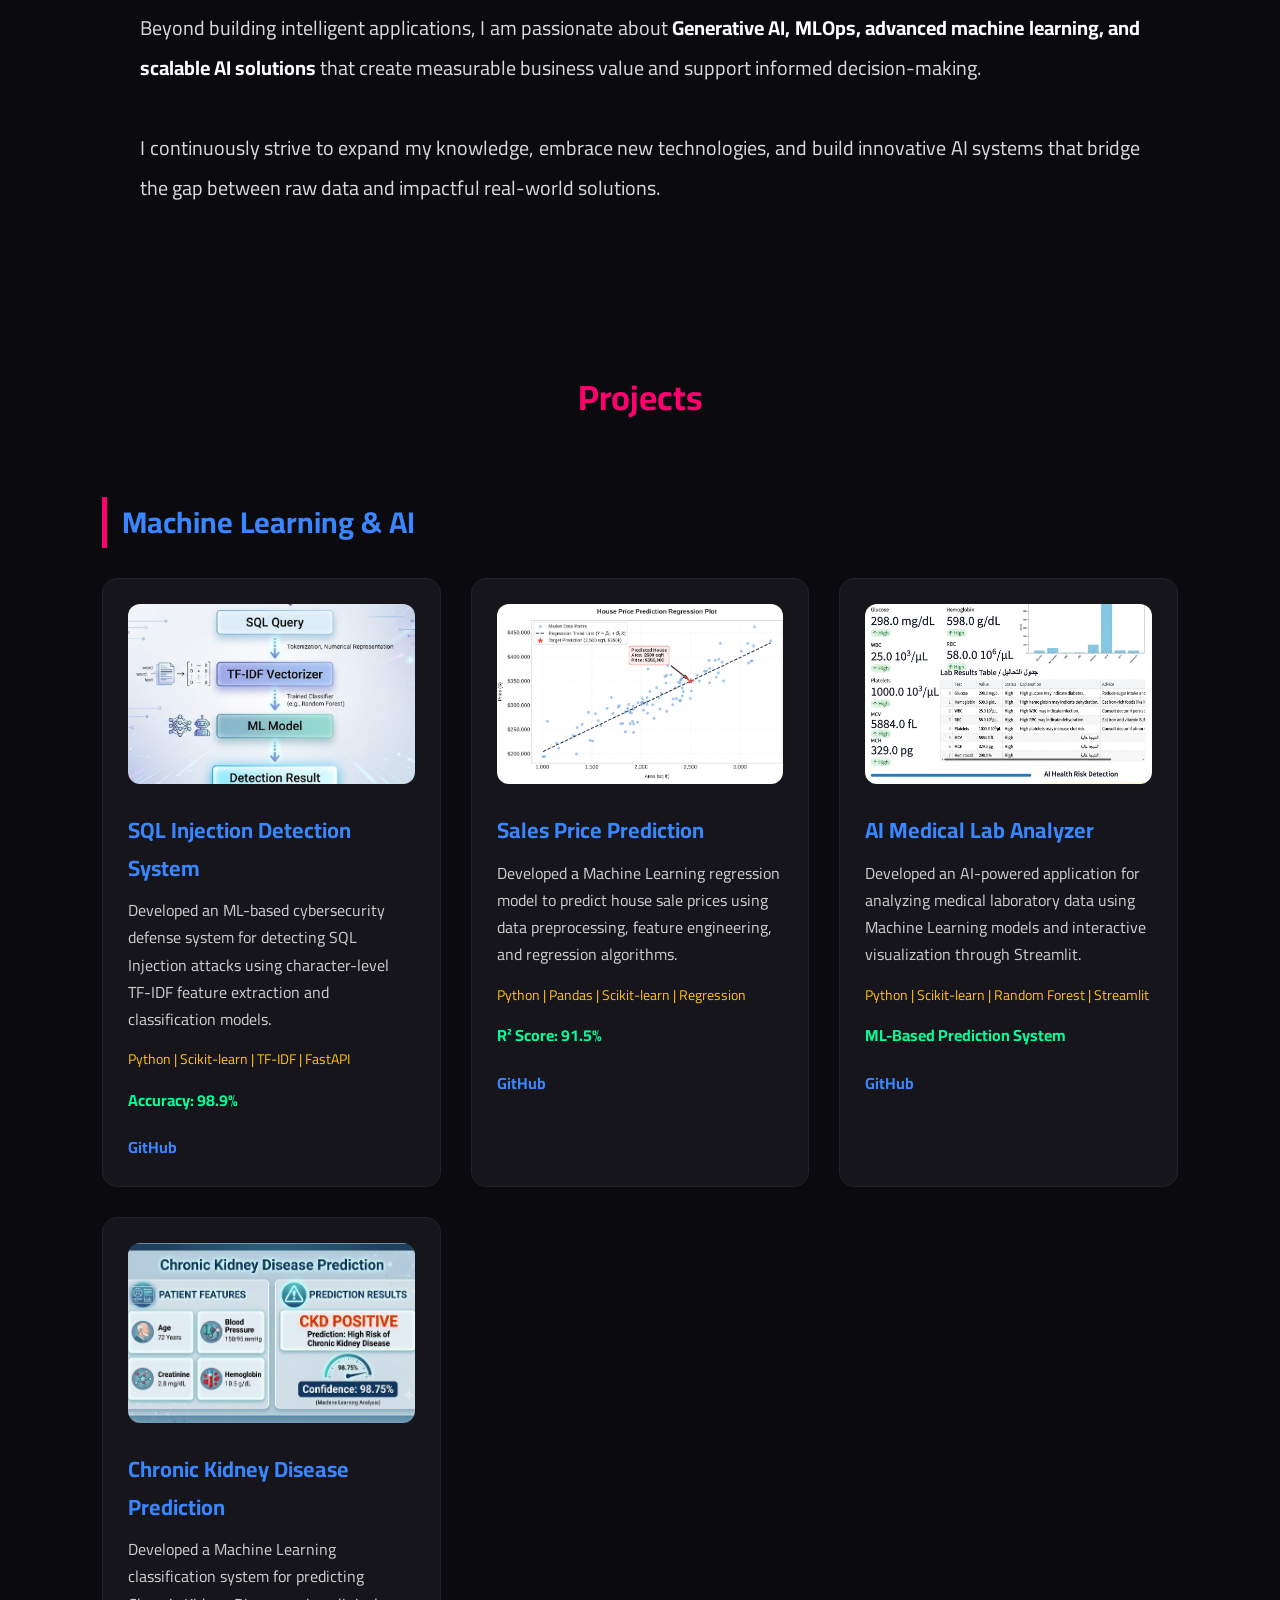
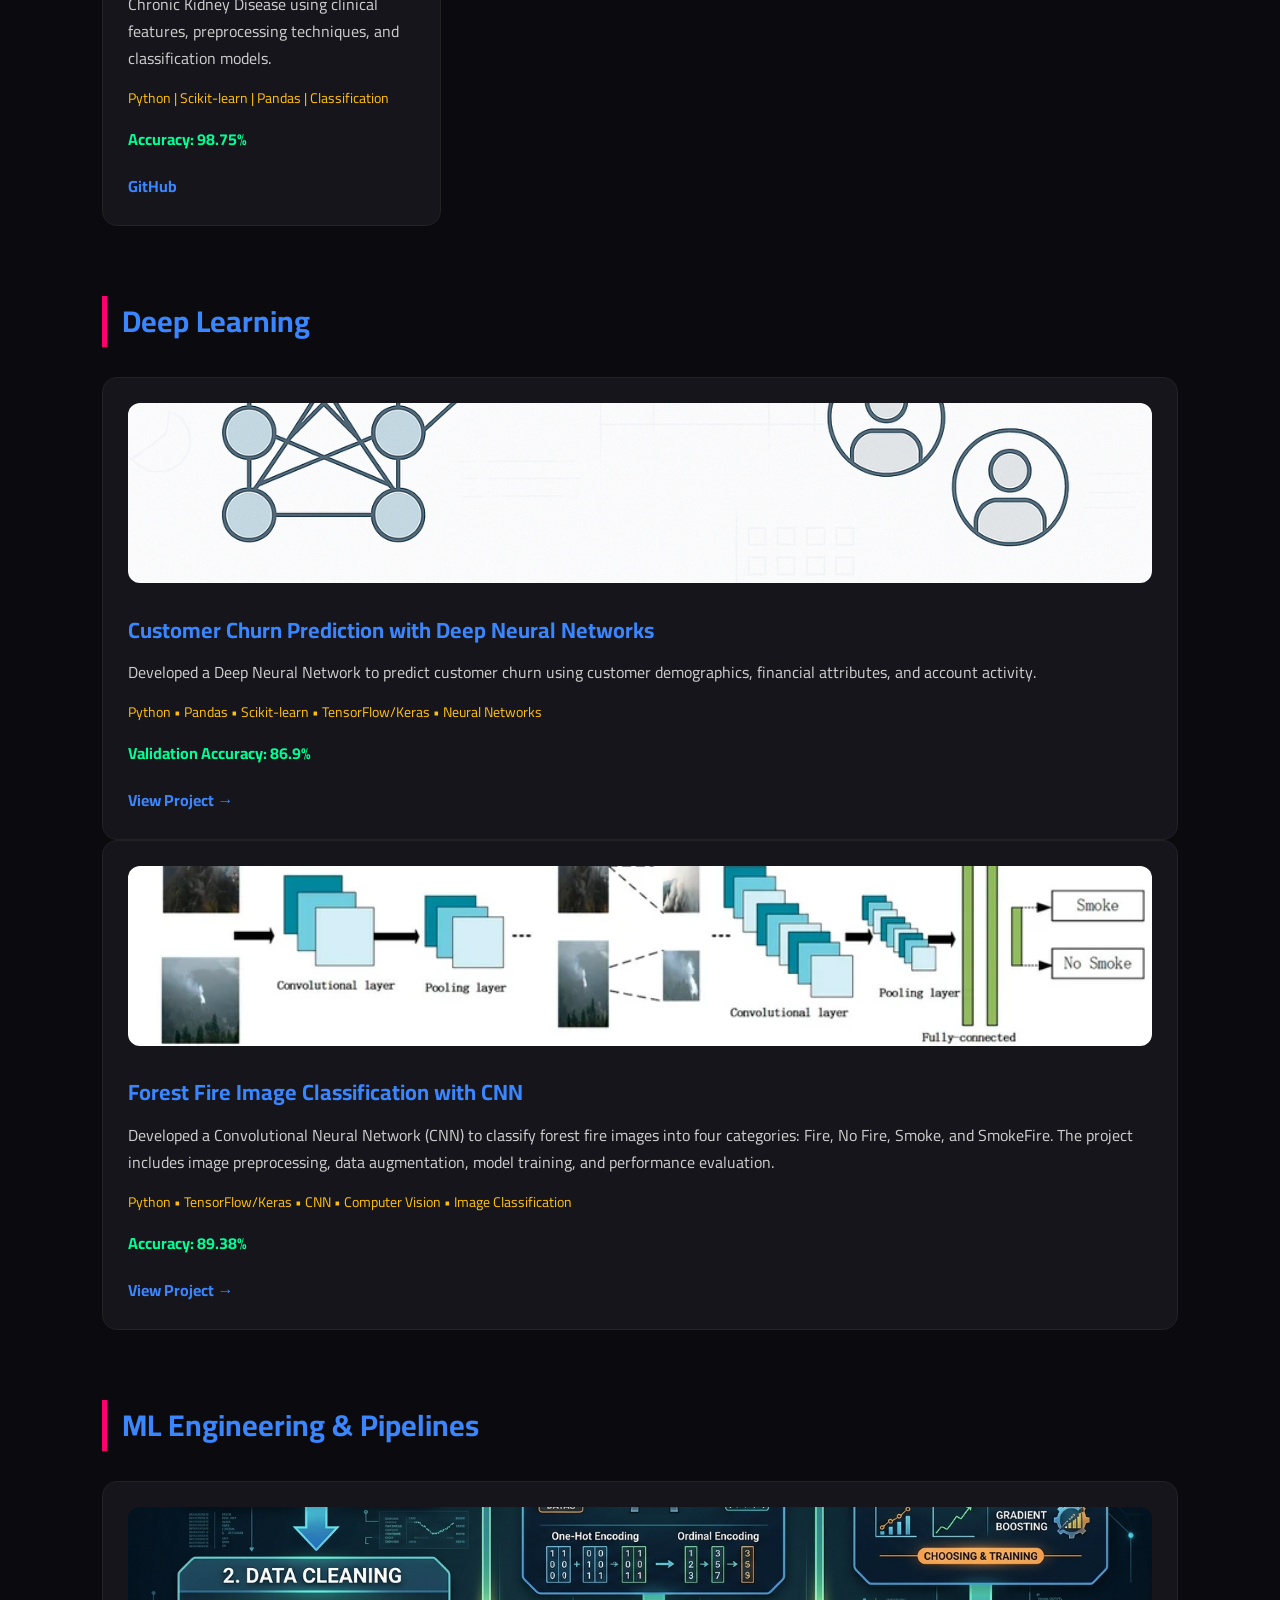
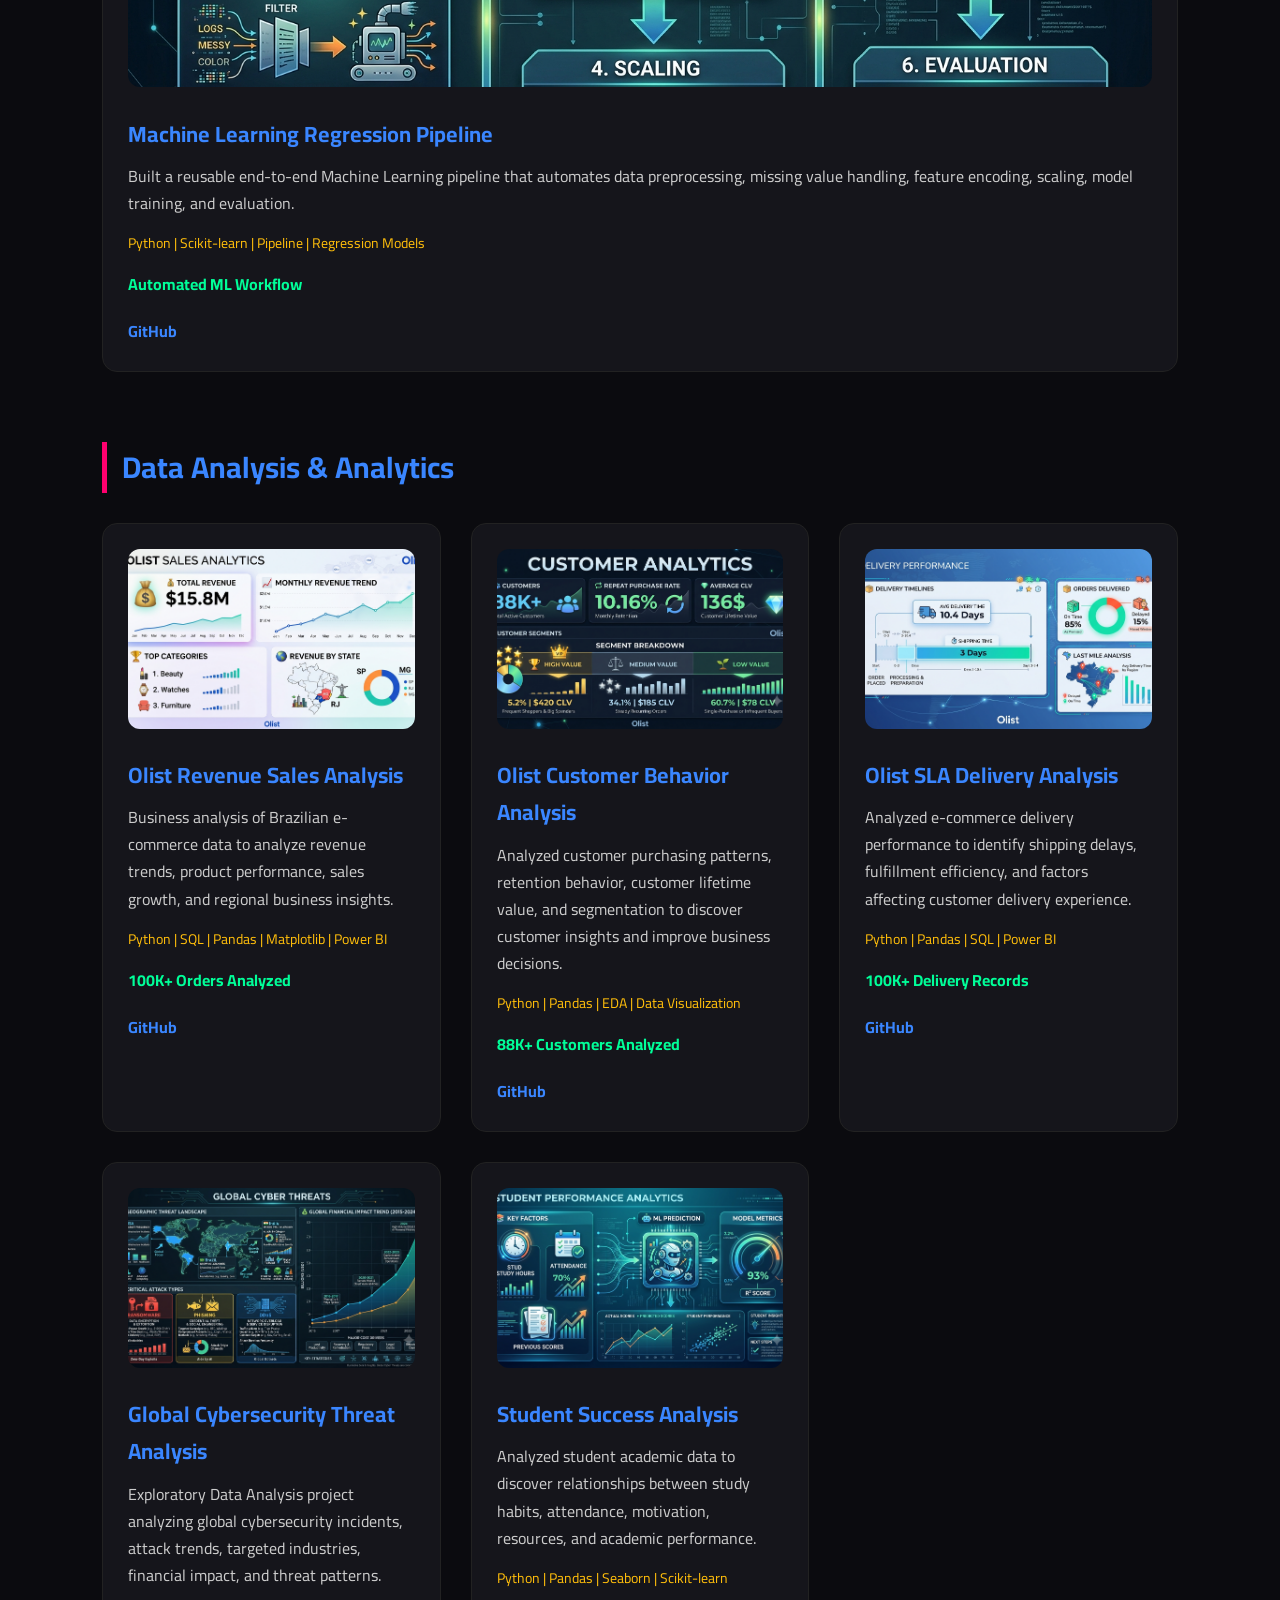
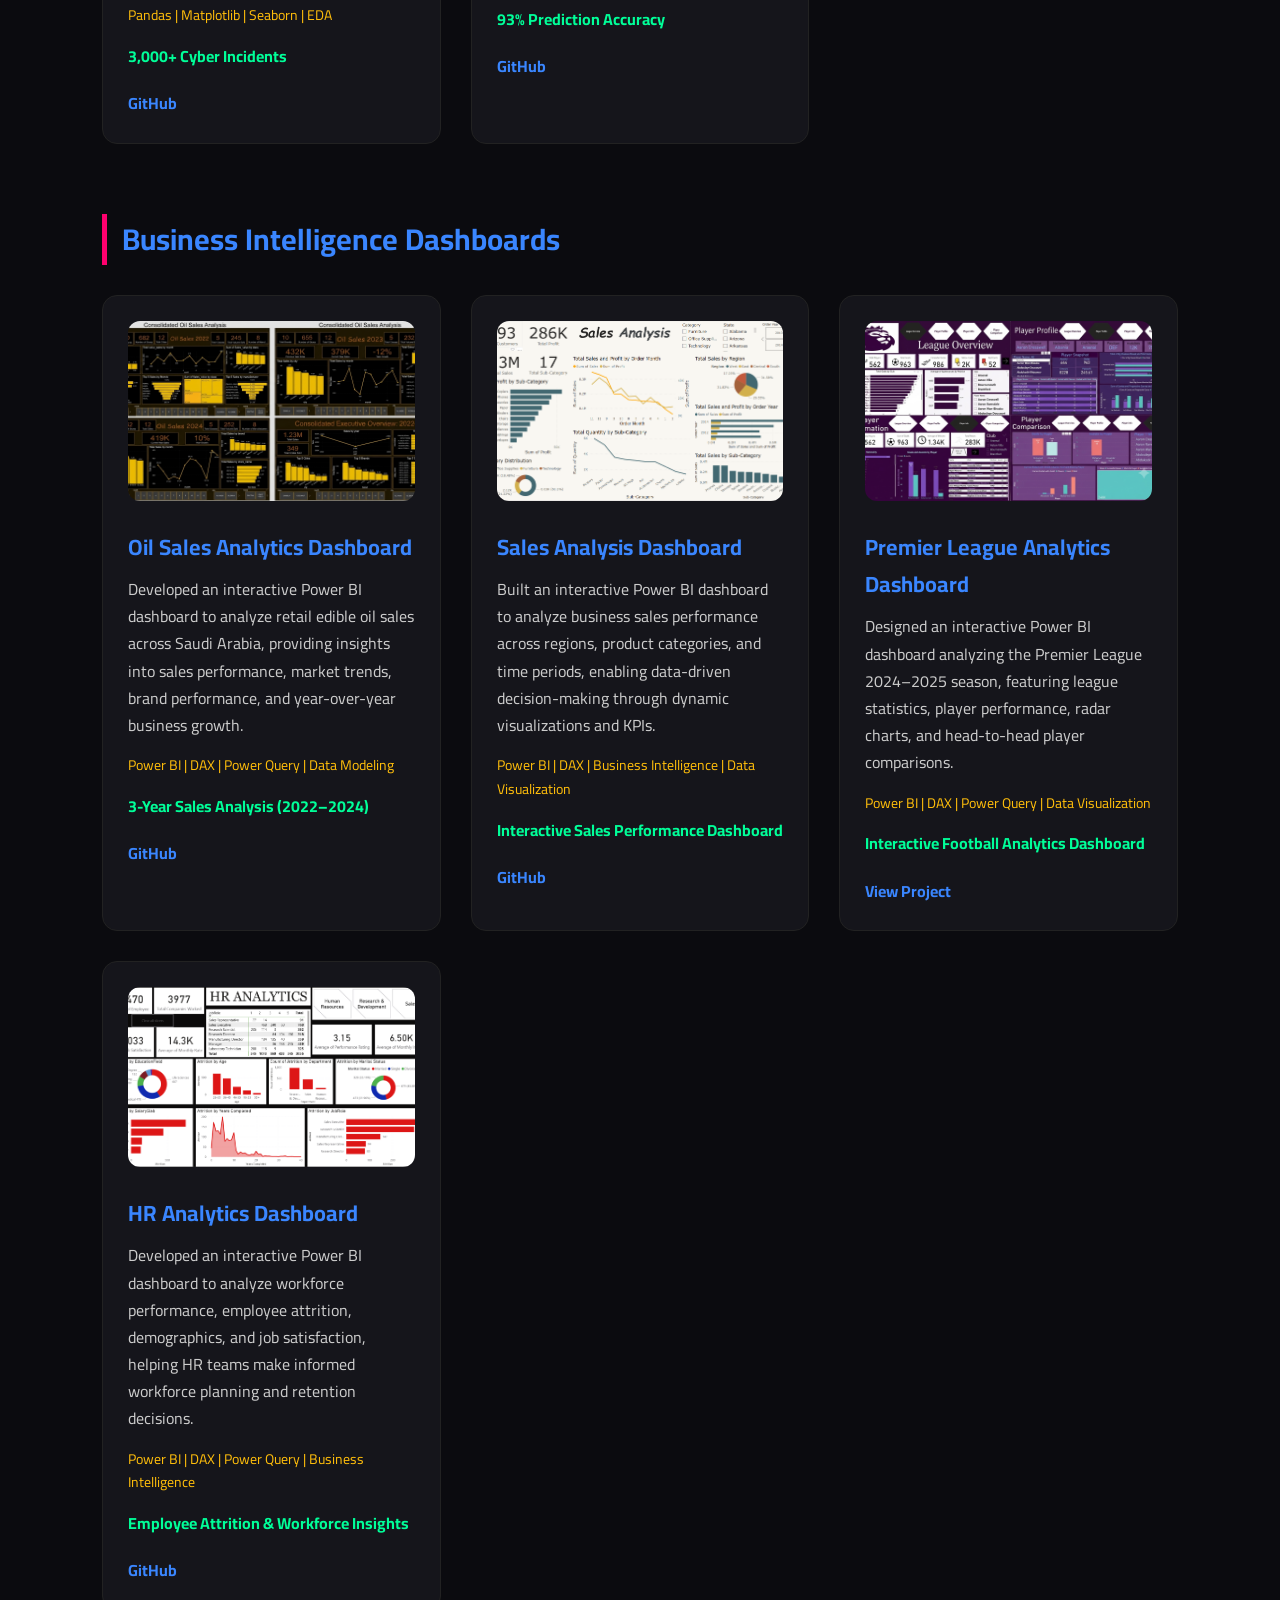
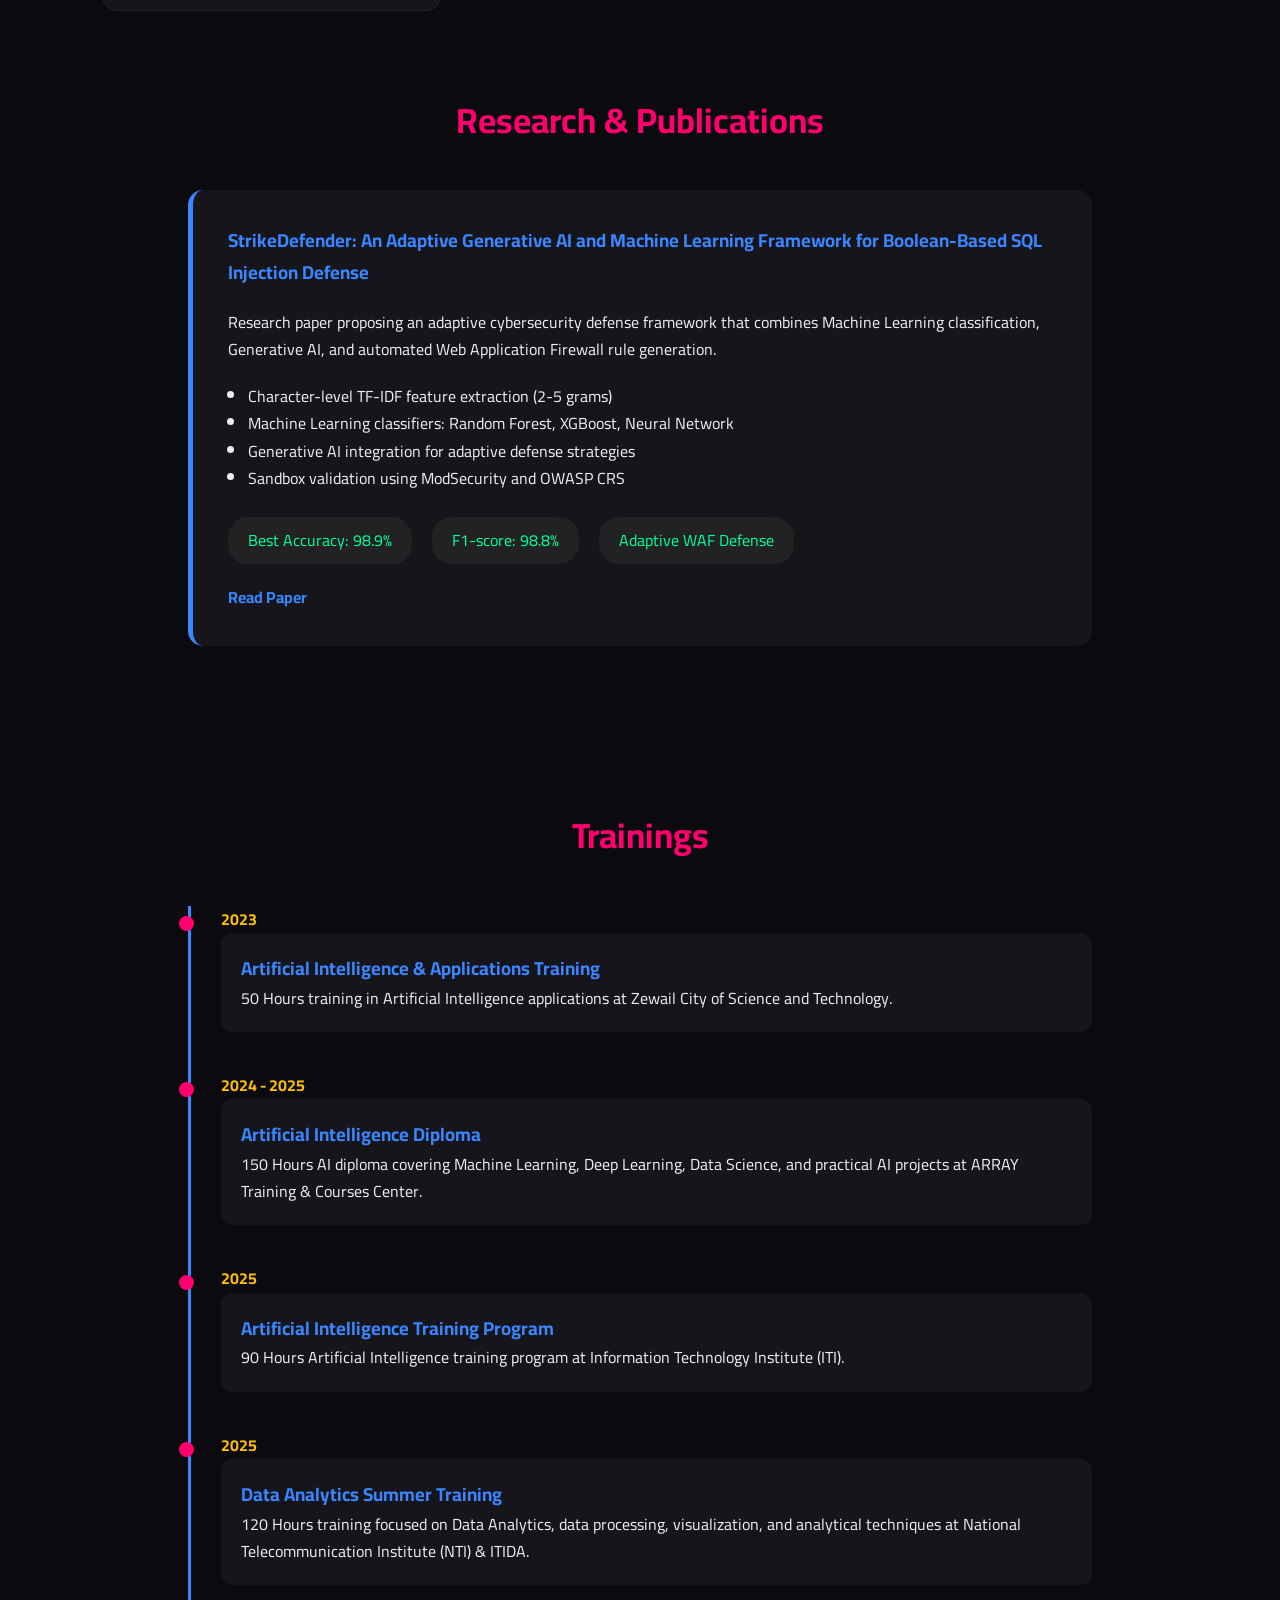
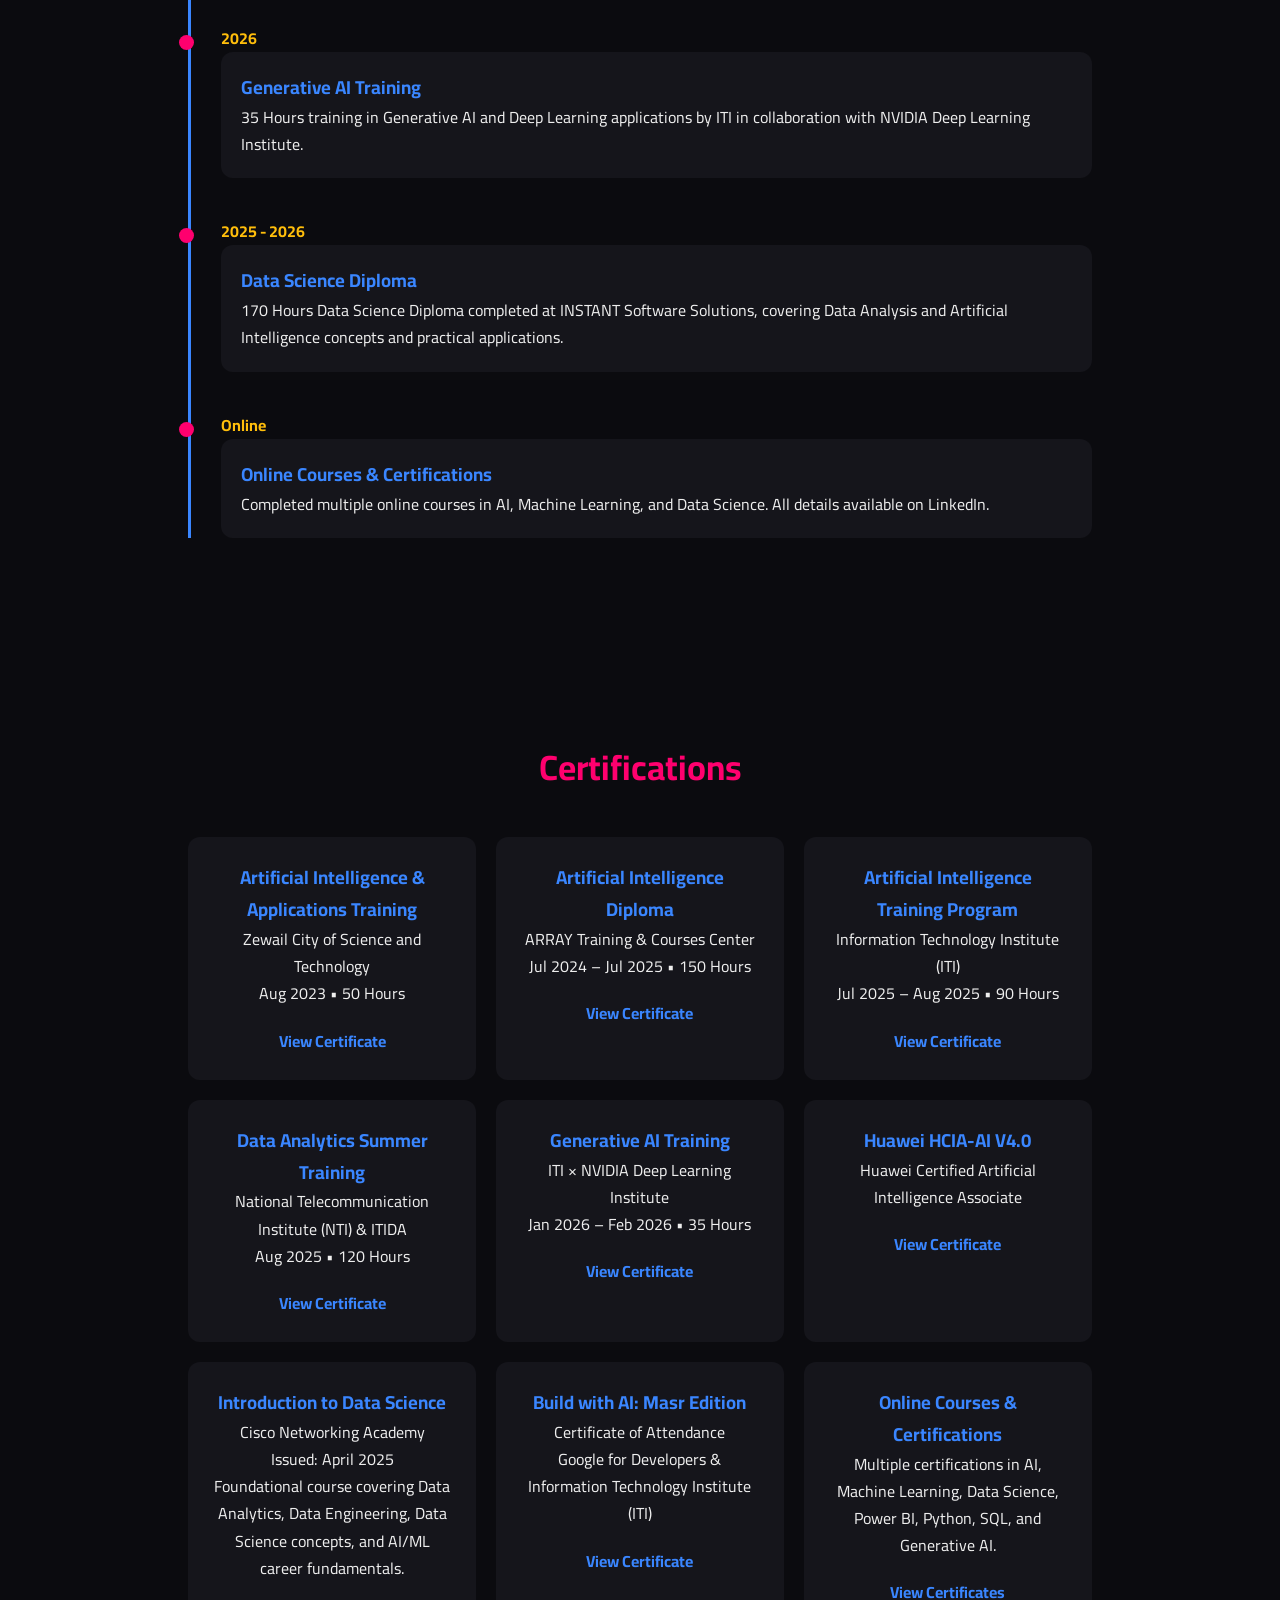
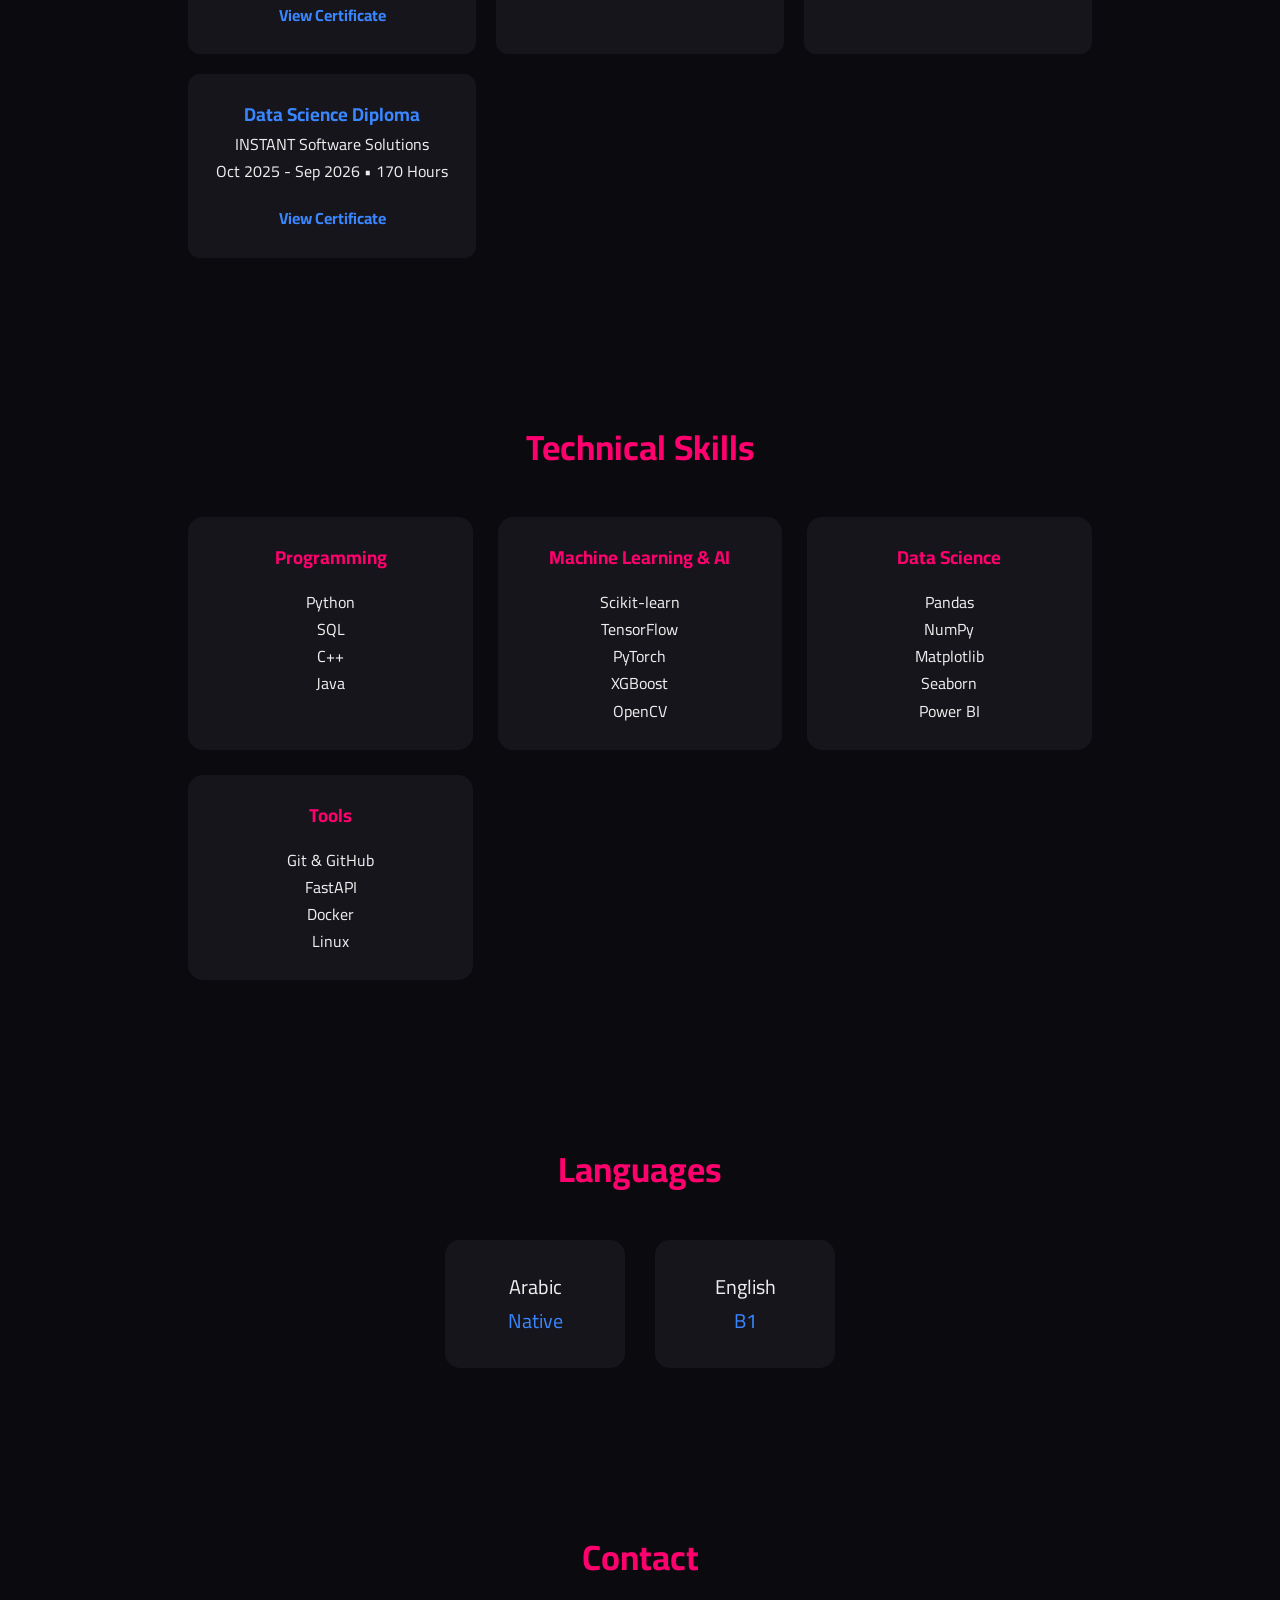
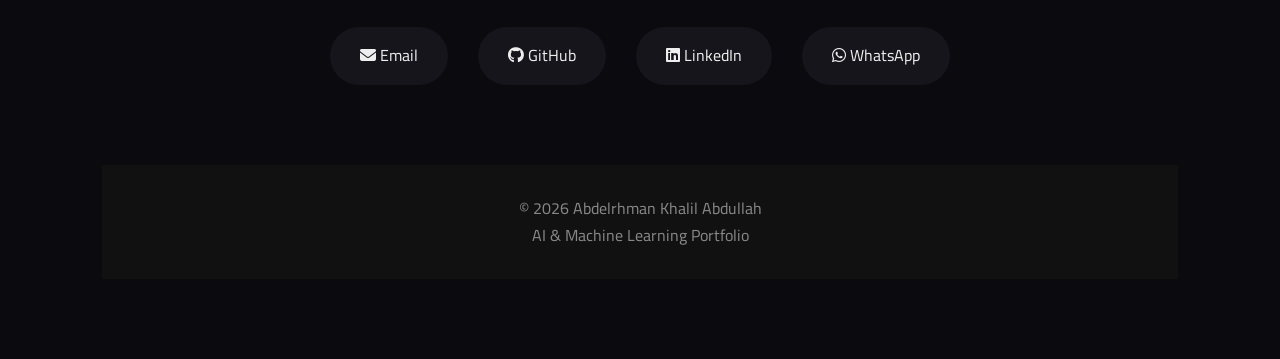
==== commit aee87760: "portfolio updates" ====
--- a/index.html
+++ b/index.html
@@ -397,9 +397,6 @@
 
 <!-- ================= Deep Learning ================= -->
 
-
-<h3 class="project-category">Deep Learning</h3>
-
 <h3 class="project-category">Deep Learning</h3>
 
 <div class="projects-grid">
